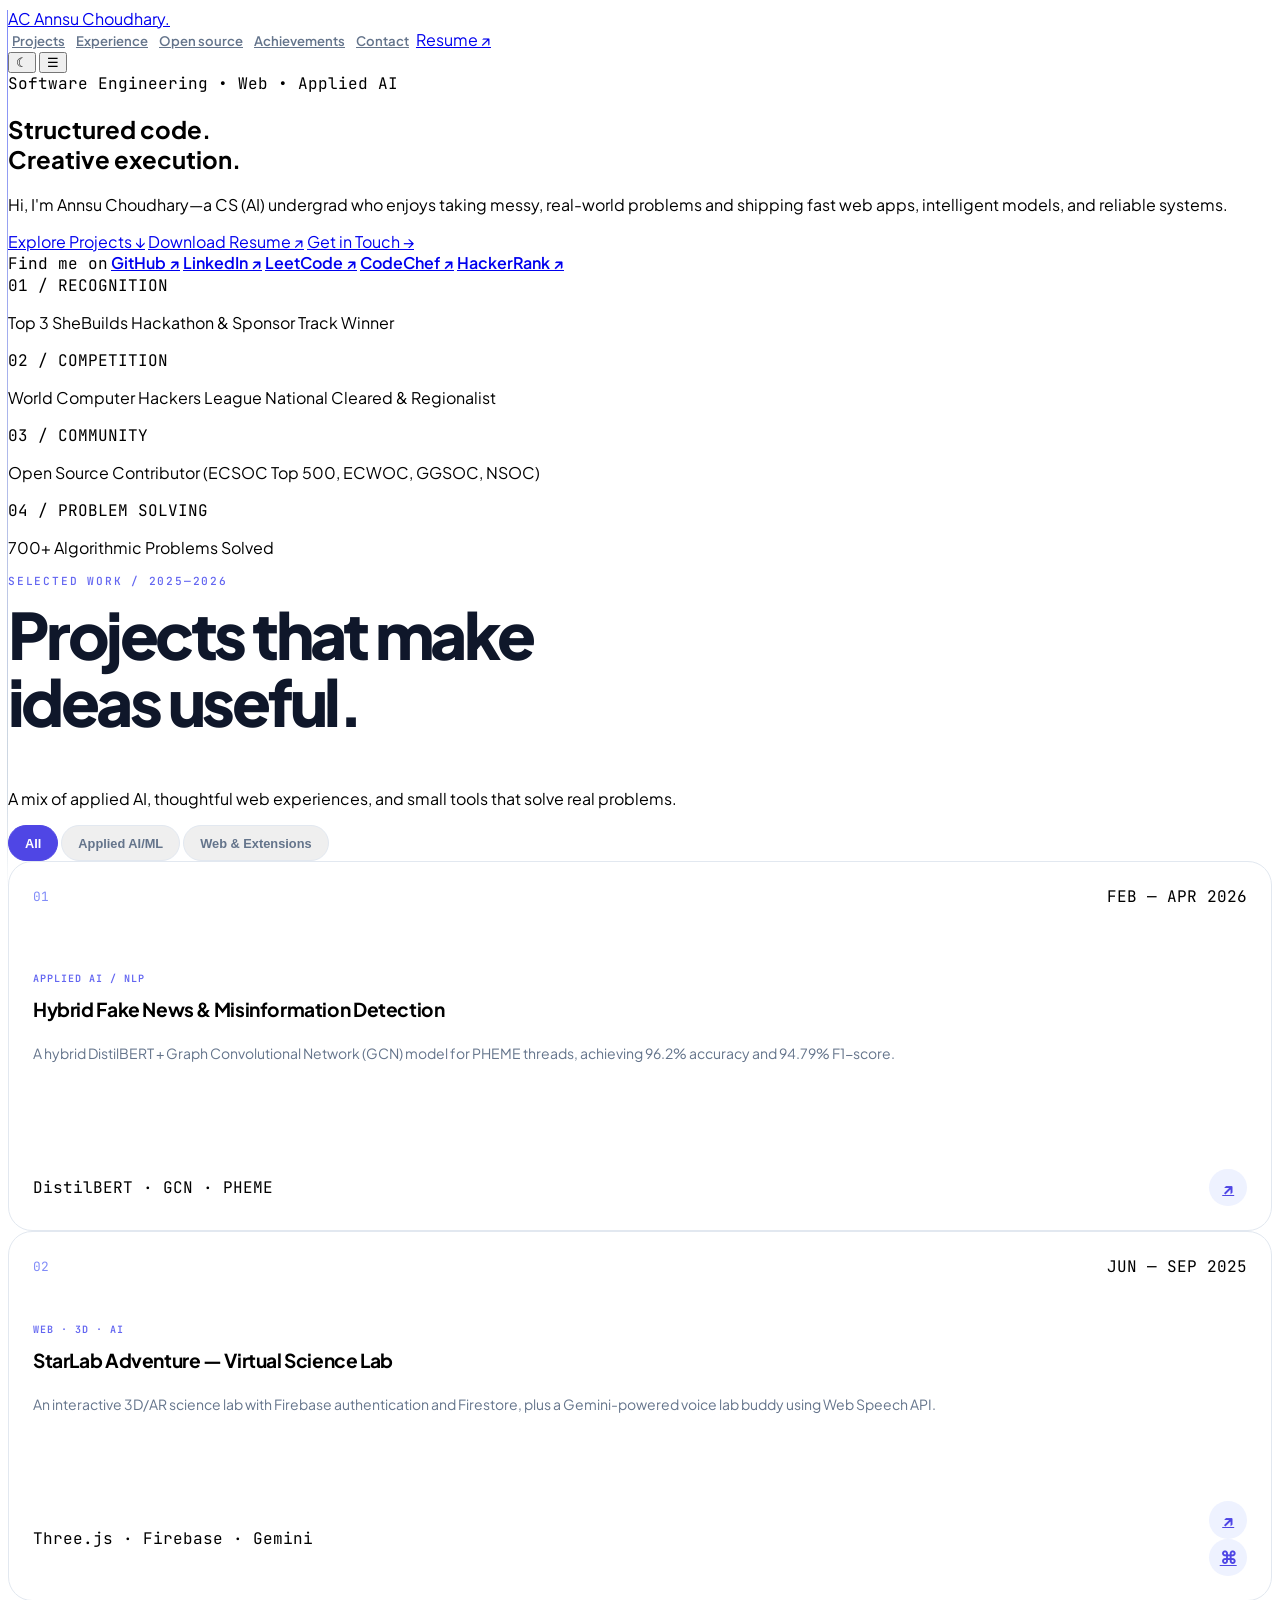
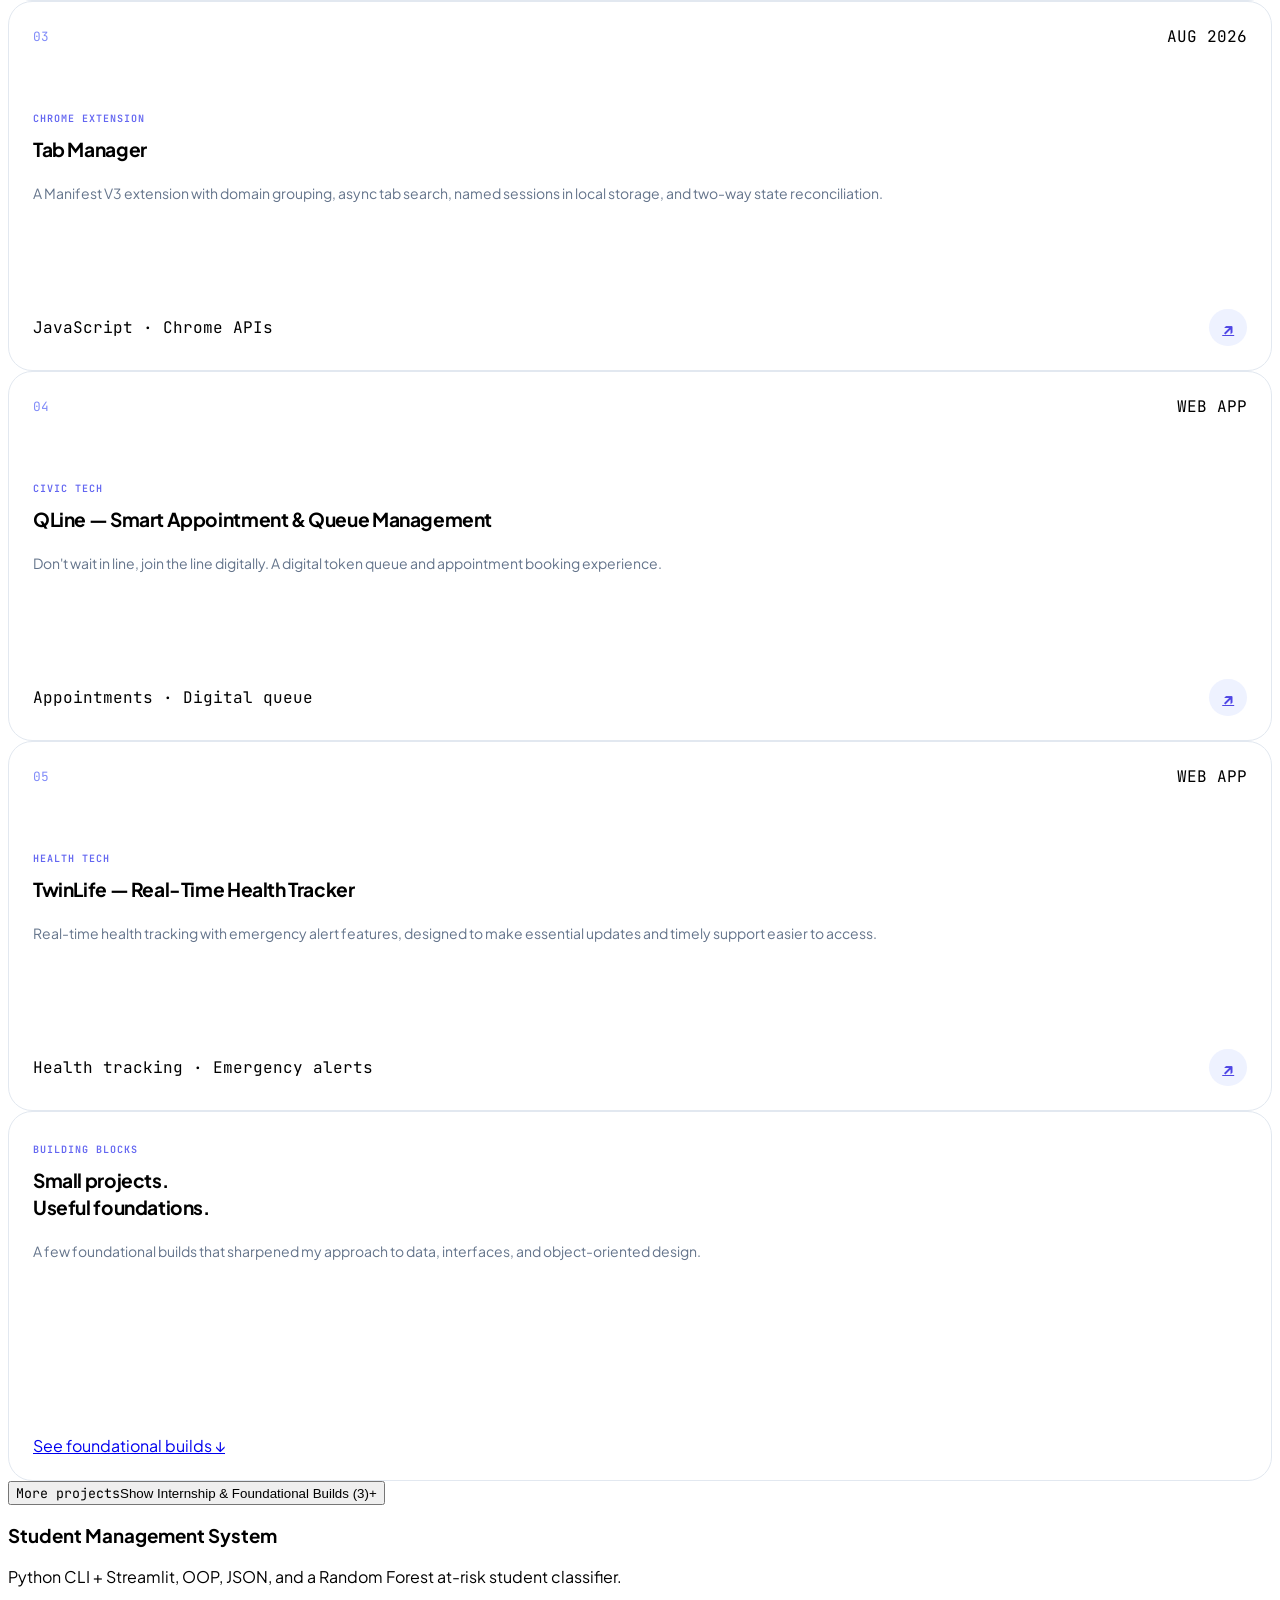
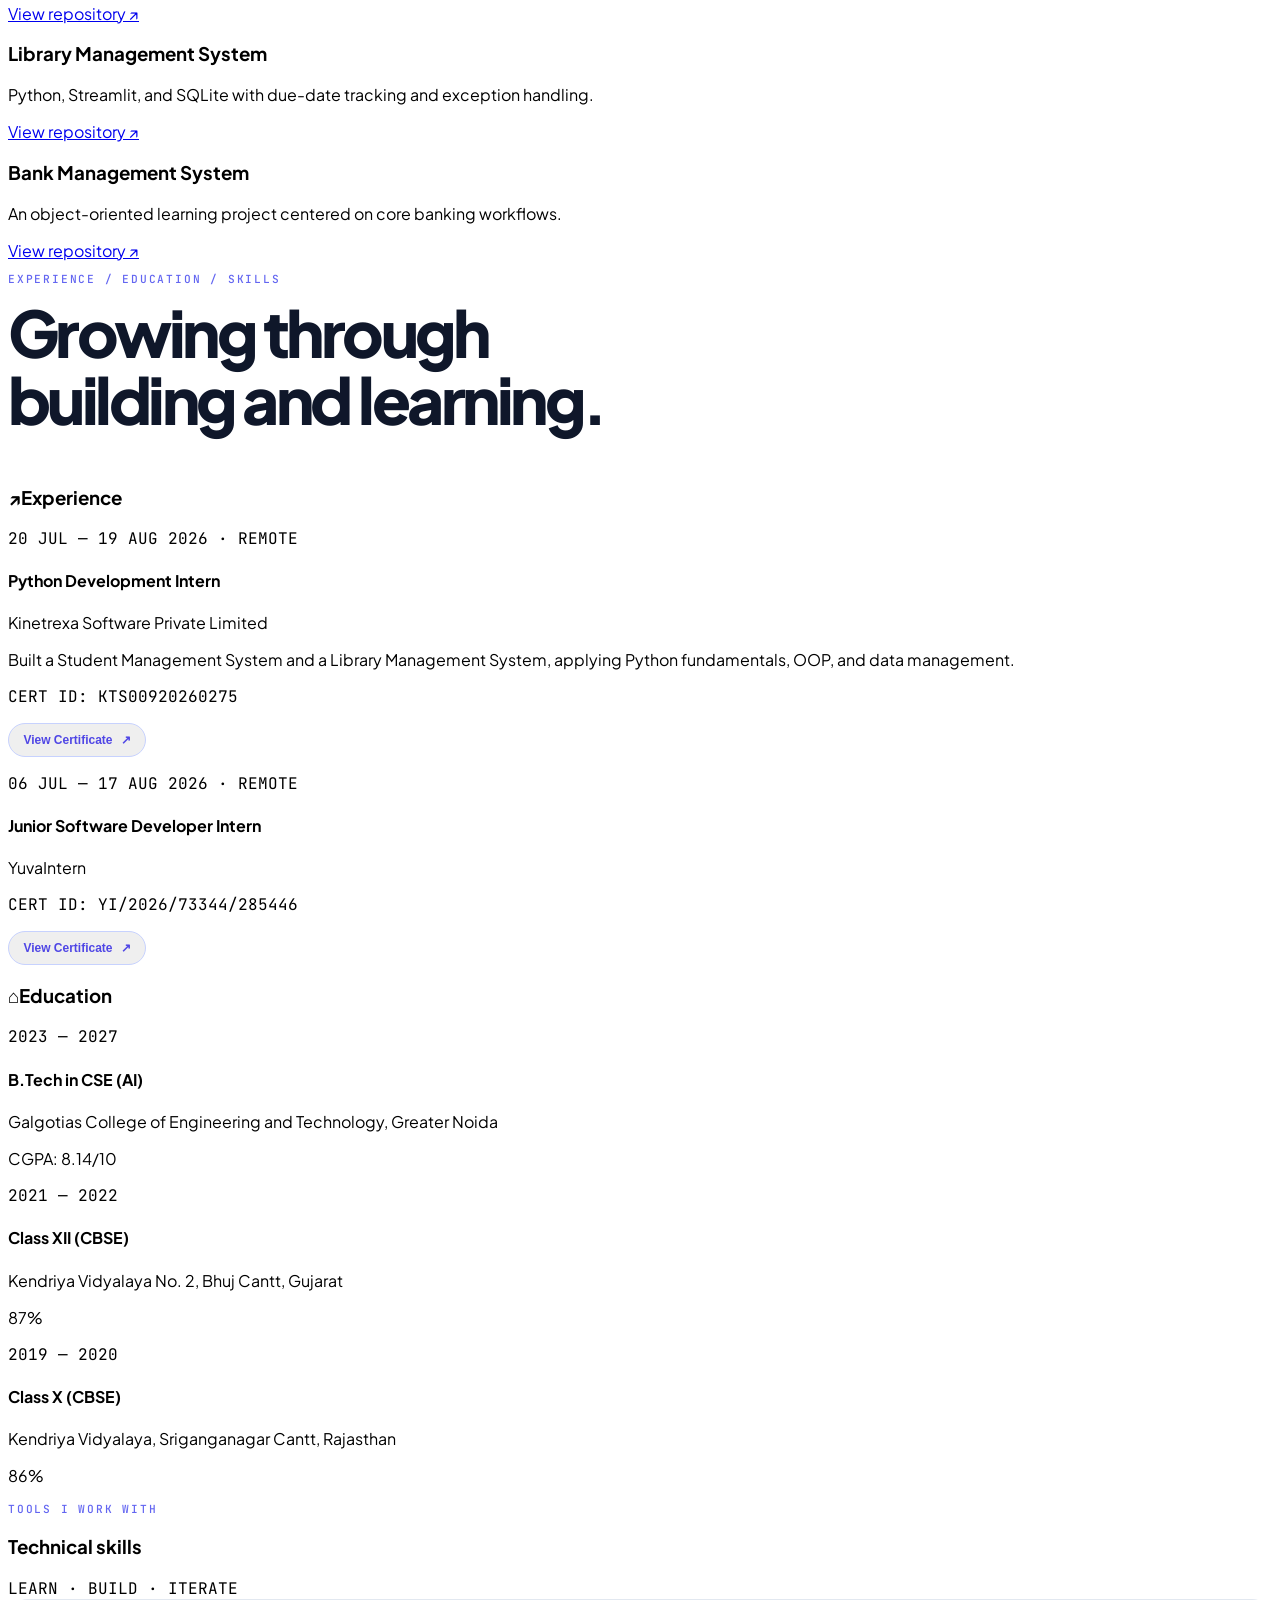
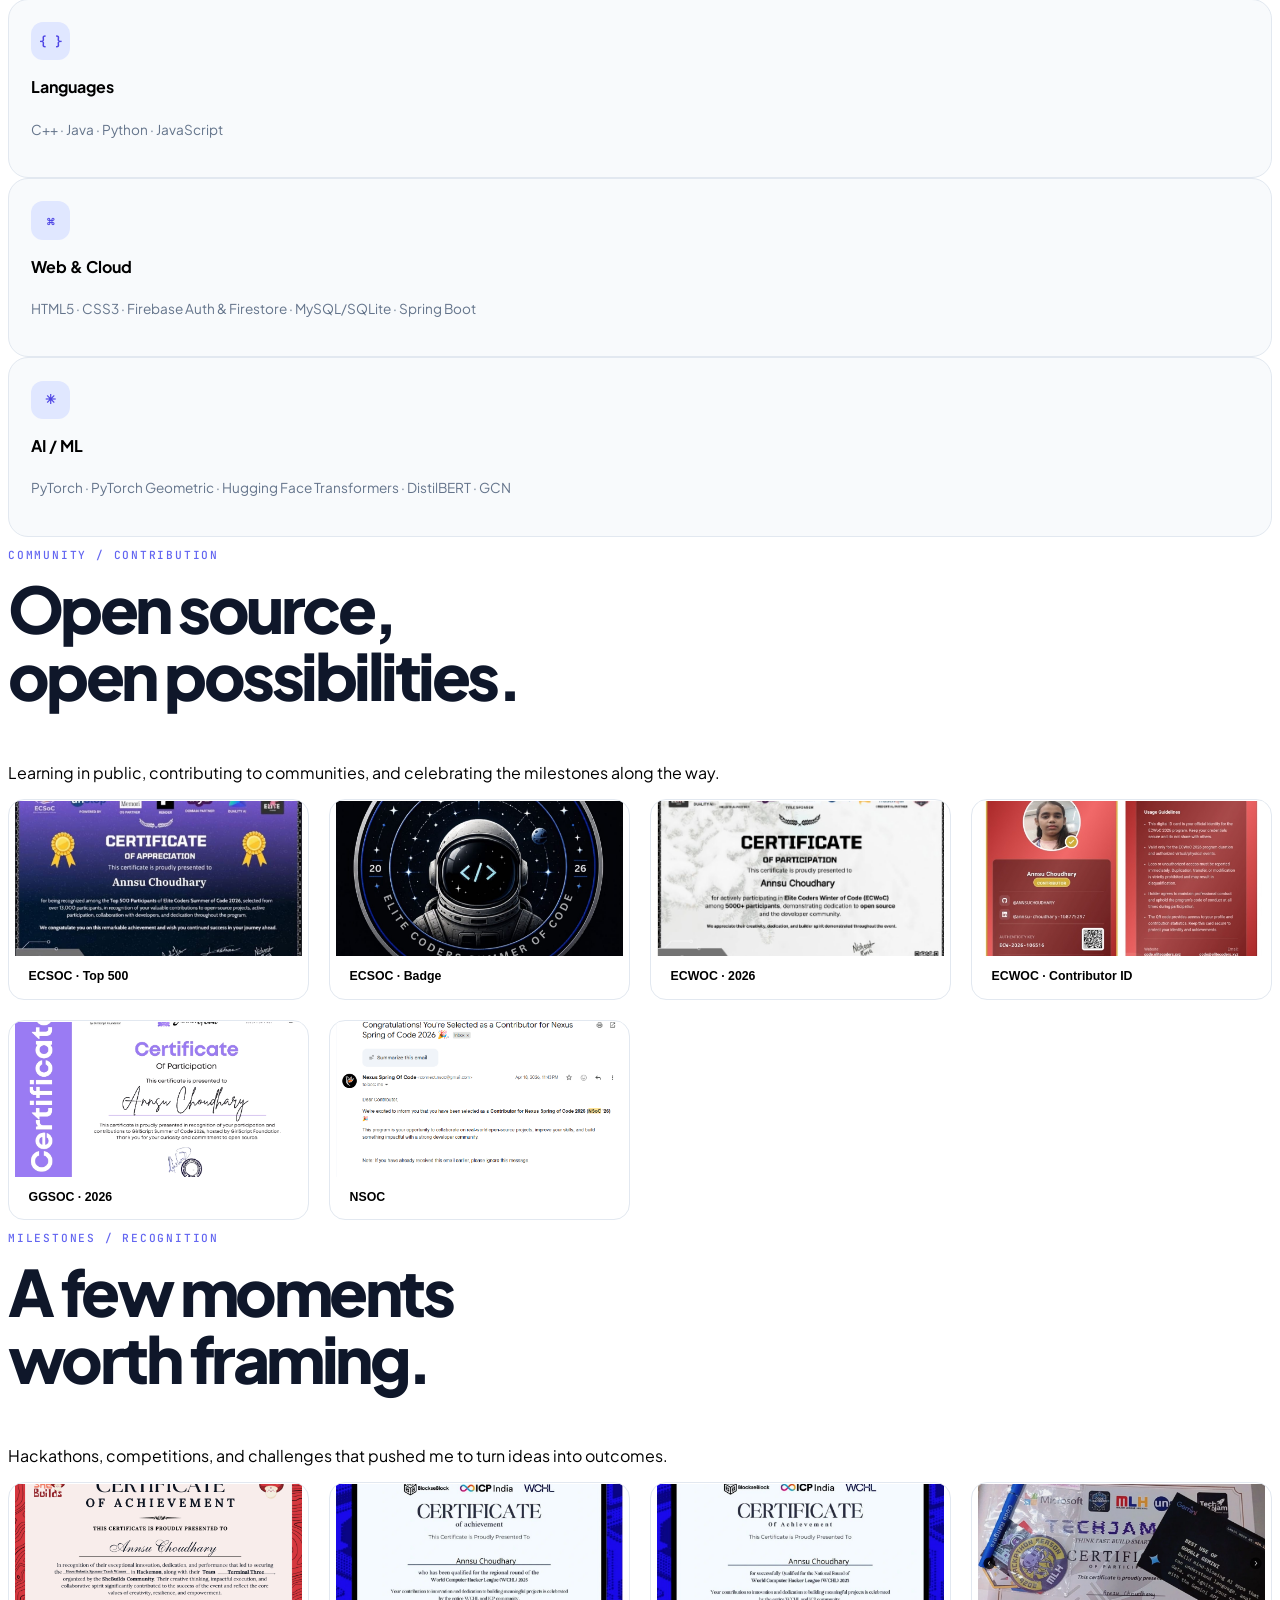
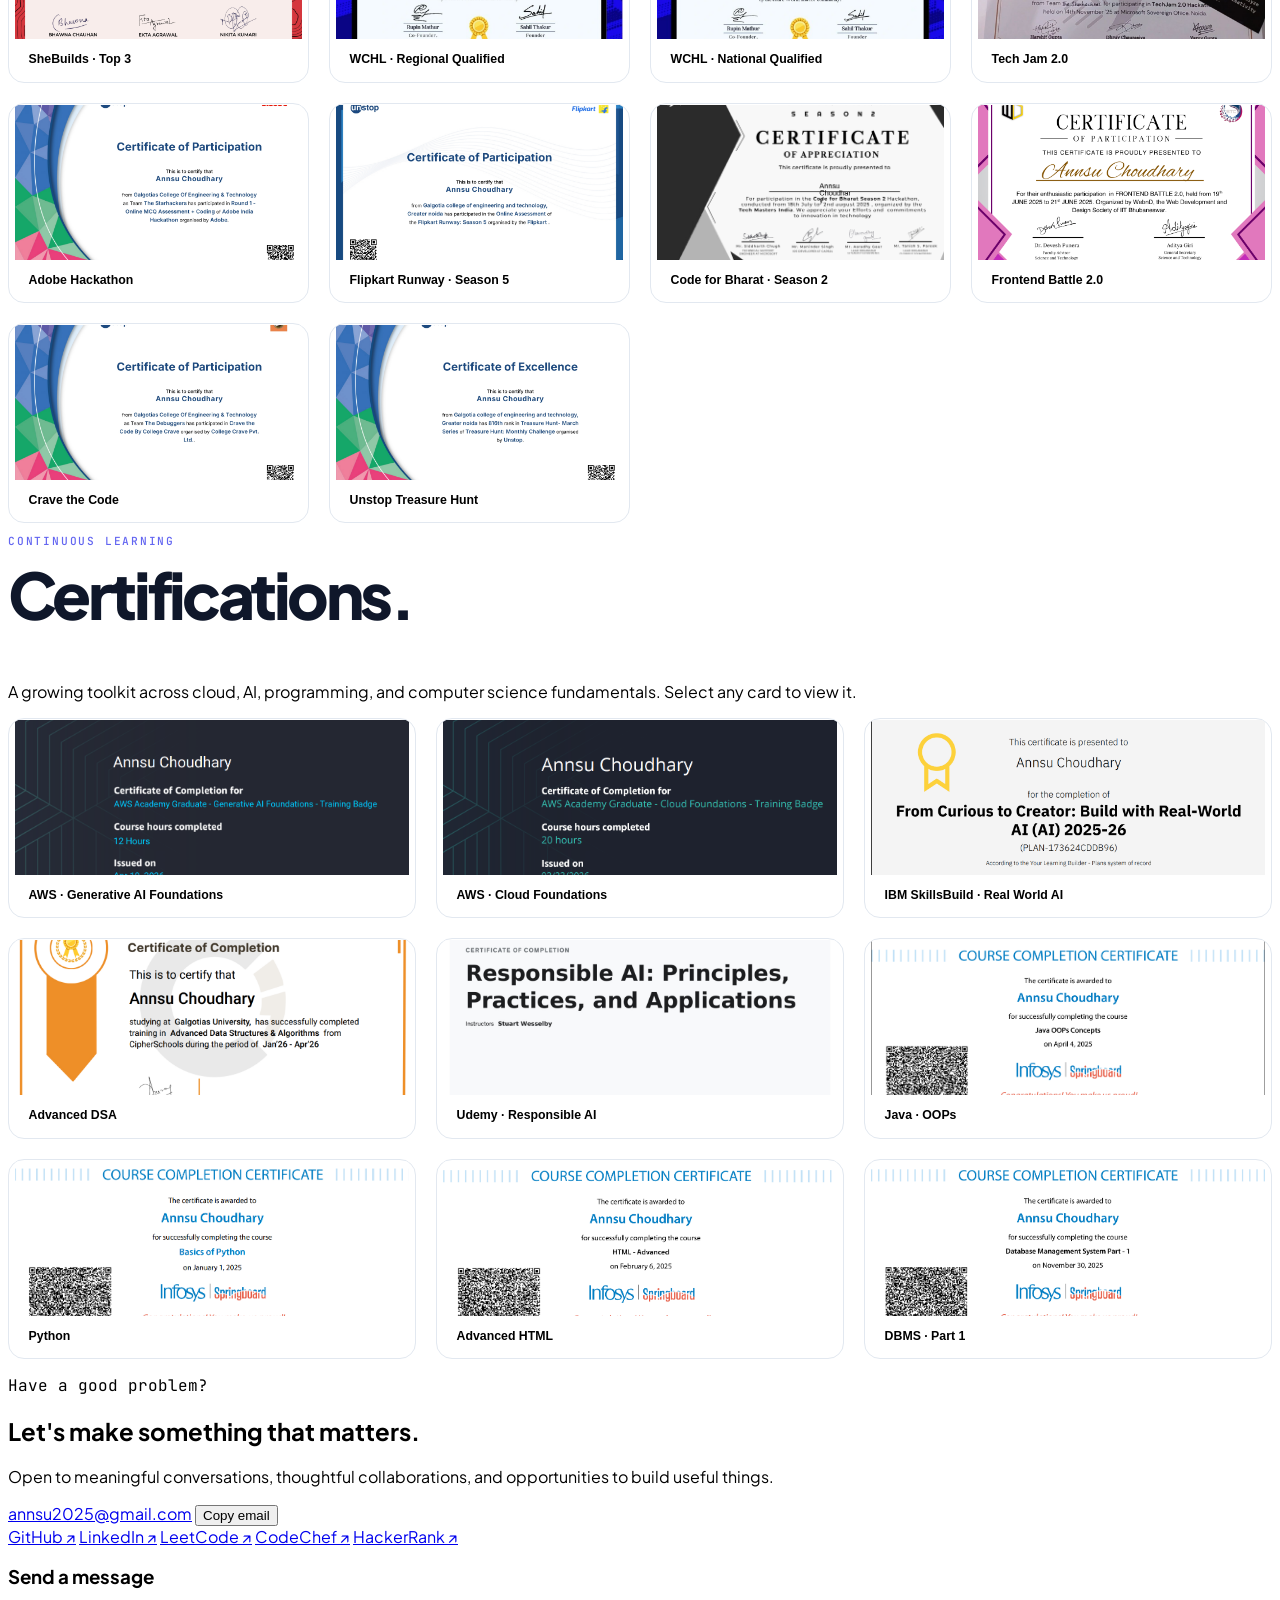
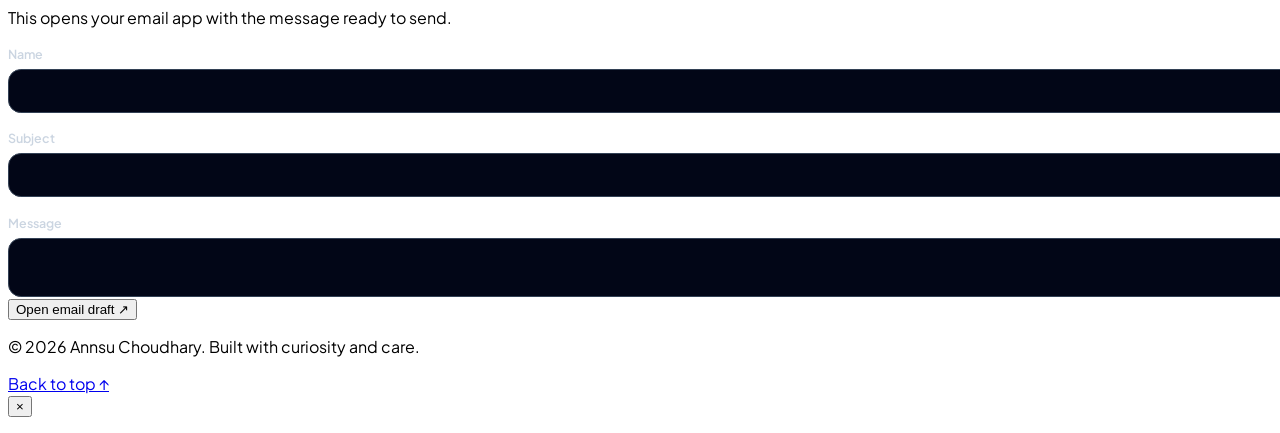
==== index.html @ 50de3095 "update" ====
<!doctype html>
<html lang="en" class="scroll-smooth">
<head>
  <meta charset="utf-8">
  <meta name="viewport" content="width=device-width, initial-scale=1">
  <meta name="theme-color" content="#f7f8fc">
  <meta name="description" content="Portfolio of Annsu Choudhary, a computer science (AI) undergraduate building web apps, intelligent models, and reliable systems.">
  <title>Annsu Choudhary — Software Engineering • Web • Applied AI</title>
  <script>
    try {
      if (localStorage.getItem("portfolio-theme") === "dark") {
        document.documentElement.classList.add("dark");
      }
    } catch (error) {
      // The page remains in light mode if browser storage is unavailable.
    }
  </script>
  <script src="https://cdn.tailwindcss.com"></script>
  <script>
    tailwind.config = { darkMode: "class" };
  </script>
  <link rel="preconnect" href="https://fonts.googleapis.com">
  <link rel="preconnect" href="https://fonts.gstatic.com" crossorigin>
  <link href="https://fonts.googleapis.com/css2?family=JetBrains+Mono:wght@400;500;600&family=Plus+Jakarta+Sans:wght@400;500;600;700;800&display=swap" rel="stylesheet">
  <style>
    :root { color-scheme: light; }
    html.dark { color-scheme: dark; }
    body { font-family: "Plus Jakarta Sans", sans-serif; }
    .mono { font-family: "JetBrains Mono", monospace; }
    .dot-grid {
      background-image: radial-gradient(rgba(99, 102, 241, .19) 1px, transparent 1px);
      background-size: 24px 24px;
      mask-image: linear-gradient(to bottom, black 0%, transparent 90%);
    }
    .glass-nav { backdrop-filter: blur(18px); -webkit-backdrop-filter: blur(18px); }
    .timeline-line::before {
      content: "";
      position: absolute;
      left: 7px;
      top: 10px;
      bottom: 12px;
      width: 1px;
      background: linear-gradient(to bottom, #818cf8, #cbd5e1 82%, transparent);
    }
    .dark .timeline-line::before { background: linear-gradient(to bottom, #818cf8, #334155 82%, transparent); }
    ::selection { background: #c7d2fe; color: #1e1b4b; }
    @media (prefers-reduced-motion: reduce) {
      *, *::before, *::after { scroll-behavior: auto !important; animation-duration: .01ms !important; transition-duration: .01ms !important; }
    }
  </style>
</head>
<body class="bg-slate-50 text-slate-800 antialiased transition-colors duration-300 dark:bg-slate-950 dark:text-slate-100">
  <header class="glass-nav fixed inset-x-0 top-0 z-40 border-b border-slate-200/70 bg-white/80 dark:border-slate-800/80 dark:bg-slate-950/80">
    <nav class="mx-auto flex max-w-7xl items-center justify-between px-5 py-3.5 lg:px-8" aria-label="Main navigation">
      <a href="#home" class="flex items-center gap-2.5 font-bold tracking-tight" aria-label="Annsu Choudhary, home">
        <span class="grid h-9 w-9 place-items-center rounded-xl bg-indigo-600 text-sm text-white">AC</span>
        <span>Annsu Choudhary<span class="text-indigo-600">.</span></span>
      </a>
      <div id="nav-menu" class="absolute left-0 right-0 top-full hidden flex-col gap-1 border-b border-slate-200 bg-white p-4 shadow-lg dark:border-slate-800 dark:bg-slate-950 md:static md:flex md:flex-row md:items-center md:gap-6 md:border-0 md:bg-transparent md:p-0 md:shadow-none dark:md:bg-transparent">
        <a class="nav-link" href="#projects">Projects</a>
        <a class="nav-link" href="#experience">Experience</a>
        <a class="nav-link" href="#open-source">Open source</a>
        <a class="nav-link" href="#achievements">Achievements</a>
        <a class="nav-link" href="#contact">Contact</a>
        <a href="Annsu%20Sep%20Resume.pdf" download="Annsu_Choudhary_Resume.pdf" class="mt-2 inline-flex items-center justify-center rounded-full bg-indigo-600 px-4 py-2 text-sm font-semibold text-white transition hover:bg-indigo-700 md:mt-0">Resume <span aria-hidden="true" class="ml-2">↗</span></a>
      </div>
      <div class="ml-auto flex items-center gap-2 md:ml-5">
        <button id="theme-toggle" type="button" class="grid h-10 w-10 place-items-center rounded-full border border-slate-200 text-lg transition hover:border-indigo-400 hover:text-indigo-600 dark:border-slate-700 dark:hover:text-indigo-300" aria-label="Switch to dark mode" title="Toggle color theme">
          <span id="theme-icon" aria-hidden="true">☾</span>
        </button>
        <button id="menu-toggle" type="button" class="grid h-10 w-10 place-items-center rounded-full border border-slate-200 text-xl md:hidden dark:border-slate-700" aria-expanded="false" aria-controls="nav-menu" aria-label="Open navigation menu">
          <span aria-hidden="true">☰</span>
        </button>
      </div>
    </nav>
  </header>

  <main>
    <section id="home" class="relative isolate overflow-hidden px-5 pb-20 pt-32 sm:pt-40 lg:px-8 lg:pb-24">
      <div class="dot-grid absolute inset-x-0 top-0 -z-10 h-[680px]"></div>
      <div class="absolute -right-32 top-28 -z-10 h-80 w-80 rounded-full bg-indigo-200/40 blur-3xl dark:bg-indigo-900/20"></div>
      <div class="mx-auto max-w-7xl">
        <div class="max-w-4xl">
          <div class="mono mb-6 inline-flex items-center gap-2 rounded-full border border-indigo-200 bg-white/80 px-4 py-2 text-[11px] font-medium uppercase tracking-[.12em] text-indigo-700 shadow-sm dark:border-indigo-900 dark:bg-slate-900/80 dark:text-indigo-300">
            <span class="h-2 w-2 rounded-full bg-emerald-500"></span> Software Engineering <span class="text-slate-400">•</span> Web <span class="text-slate-400">•</span> Applied AI
          </div>
          <h1 class="max-w-4xl text-5xl font-extrabold leading-[1.07] tracking-[-.055em] text-slate-950 sm:text-6xl lg:text-7xl dark:text-white">Structured code.<br><span class="text-indigo-600 dark:text-indigo-400">Creative execution.</span></h1>
          <p class="mt-7 max-w-2xl text-lg leading-8 text-slate-600 sm:text-xl dark:text-slate-300">Hi, I'm Annsu Choudhary—a CS (AI) undergrad who enjoys taking messy, real-world problems and shipping fast web apps, intelligent models, and reliable systems.</p>
          <div class="mt-9 flex flex-col gap-3 sm:flex-row">
            <a href="#projects" class="inline-flex items-center justify-center rounded-full bg-indigo-600 px-6 py-3.5 text-sm font-bold text-white shadow-lg shadow-indigo-600/20 transition hover:-translate-y-0.5 hover:bg-indigo-700">Explore Projects <span aria-hidden="true" class="ml-2">↓</span></a>
            <a href="Annsu%20Sep%20Resume.pdf" download="Annsu_Choudhary_Resume.pdf" class="inline-flex items-center justify-center rounded-full border border-slate-300 bg-white/80 px-6 py-3.5 text-sm font-bold text-slate-800 transition hover:-translate-y-0.5 hover:border-indigo-400 dark:border-slate-700 dark:bg-slate-900/80 dark:text-white">Download Resume <span aria-hidden="true" class="ml-2">↗</span></a>
            <a href="#contact" class="inline-flex items-center justify-center rounded-full px-5 py-3.5 text-sm font-bold text-slate-600 transition hover:text-indigo-600 dark:text-slate-300 dark:hover:text-indigo-300">Get in Touch <span aria-hidden="true" class="ml-2">→</span></a>
          </div>
          <div class="mt-8 flex flex-wrap items-center gap-x-5 gap-y-3 text-sm text-slate-500 dark:text-slate-400" aria-label="Profile links">
            <span class="mono text-xs uppercase tracking-widest">Find me on</span>
            <a class="social-link" href="https://github.com/AnnsuChoudhary" target="_blank" rel="noopener noreferrer">GitHub <span aria-hidden="true">↗</span></a>
            <a class="social-link" href="https://www.linkedin.com/in/annsu-choudhary-1b8775297" target="_blank" rel="noopener noreferrer">LinkedIn <span aria-hidden="true">↗</span></a>
            <a class="social-link" href="https://leetcode.com/u/annsuchoudhary/" target="_blank" rel="noopener noreferrer">LeetCode <span aria-hidden="true">↗</span></a>
            <a class="social-link" href="https://www.codechef.com/users/annsu" target="_blank" rel="noopener noreferrer">CodeChef <span aria-hidden="true">↗</span></a>
            <a class="social-link" href="https://www.hackerrank.com/profile/annsuchoudhary21" target="_blank" rel="noopener noreferrer">HackerRank <span aria-hidden="true">↗</span></a>
          </div>
        </div>

        <div class="mt-16 grid gap-3 sm:grid-cols-2 lg:grid-cols-4" aria-label="Highlights">
          <article class="rounded-2xl border border-slate-200/80 bg-white/75 p-5 shadow-sm dark:border-slate-800 dark:bg-slate-900/70">
            <span class="mono text-xs text-indigo-600 dark:text-indigo-400">01 / RECOGNITION</span><p class="mt-3 font-semibold leading-6">Top 3 SheBuilds Hackathon &amp; Sponsor Track Winner</p>
          </article>
          <article class="rounded-2xl border border-slate-200/80 bg-white/75 p-5 shadow-sm dark:border-slate-800 dark:bg-slate-900/70">
            <span class="mono text-xs text-indigo-600 dark:text-indigo-400">02 / COMPETITION</span><p class="mt-3 font-semibold leading-6">World Computer Hackers League National Cleared &amp; Regionalist</p>
          </article>
          <article class="rounded-2xl border border-slate-200/80 bg-white/75 p-5 shadow-sm dark:border-slate-800 dark:bg-slate-900/70">
            <span class="mono text-xs text-indigo-600 dark:text-indigo-400">03 / COMMUNITY</span><p class="mt-3 font-semibold leading-6">Open Source Contributor <span class="text-sm font-normal text-slate-500 dark:text-slate-400">(ECSOC Top 500, ECWOC, GGSOC, NSOC)</span></p>
          </article>
          <article class="rounded-2xl border border-slate-200/80 bg-white/75 p-5 shadow-sm dark:border-slate-800 dark:bg-slate-900/70">
            <span class="mono text-xs text-indigo-600 dark:text-indigo-400">04 / PROBLEM SOLVING</span><p class="mt-3 font-semibold leading-6">700+ Algorithmic Problems Solved</p>
          </article>
        </div>
      </div>
    </section>

    <section id="projects" class="px-5 py-20 lg:px-8 lg:py-28">
      <div class="mx-auto max-w-7xl">
        <div class="section-heading">
          <p class="section-kicker">Selected work / 2025—2026</p>
          <div class="flex flex-col justify-between gap-6 md:flex-row md:items-end">
            <div><h2 class="section-title">Projects that make<br class="hidden sm:block"> ideas useful.</h2><p class="mt-4 max-w-xl text-slate-500 dark:text-slate-400">A mix of applied AI, thoughtful web experiences, and small tools that solve real problems.</p></div>
            <div class="flex flex-wrap gap-2" role="group" aria-label="Filter projects">
              <button class="filter-btn active" type="button" data-filter="all" aria-pressed="true">All</button>
              <button class="filter-btn" type="button" data-filter="ai" aria-pressed="false">Applied AI/ML</button>
              <button class="filter-btn" type="button" data-filter="web" aria-pressed="false">Web &amp; Extensions</button>
            </div>
          </div>
        </div>
        <div id="project-grid" class="mt-10 grid gap-5 md:grid-cols-2 lg:grid-cols-3">
          <article class="project-card group" data-category="ai">
            <div class="project-top"><span class="project-index">01</span><span class="mono text-xs text-slate-400">FEB — APR 2026</span></div>
            <div class="mt-8"><span class="project-tag">APPLIED AI / NLP</span><h3 class="project-title">Hybrid Fake News &amp; Misinformation Detection</h3><p class="project-copy">A hybrid DistilBERT + Graph Convolutional Network (GCN) model for PHEME threads, achieving 96.2% accuracy and 94.79% F1-score.</p></div>
            <div class="project-bottom"><span class="mono text-xs text-slate-400">DistilBERT · GCN · PHEME</span><a class="icon-link" href="https://github.com/AnnsuChoudhary/Fake-News-Misinformation-Detection-Platform" target="_blank" rel="noopener noreferrer" aria-label="View Fake News Detection project repository">↗</a></div>
          </article>
          <article class="project-card group" data-category="web">
            <div class="project-top"><span class="project-index">02</span><span class="mono text-xs text-slate-400">JUN — SEP 2025</span></div>
            <div class="mt-8"><span class="project-tag">WEB · 3D · AI</span><h3 class="project-title">StarLab Adventure — Virtual Science Lab</h3><p class="project-copy">An interactive 3D/AR science lab with Firebase authentication and Firestore, plus a Gemini-powered voice lab buddy using Web Speech API.</p></div>
            <div class="project-bottom gap-3"><span class="mono text-xs text-slate-400">Three.js · Firebase · Gemini</span><div class="flex gap-2"><a class="icon-link" href="https://starlabadventure.netlify.app/" target="_blank" rel="noopener noreferrer" aria-label="Visit StarLab Adventure">↗</a><a class="icon-link" href="https://github.com/AnnsuChoudhary/StarLab-Adventure" target="_blank" rel="noopener noreferrer" aria-label="View StarLab Adventure repository">⌘</a></div></div>
          </article>
          <article class="project-card group" data-category="web">
            <div class="project-top"><span class="project-index">03</span><span class="mono text-xs text-slate-400">AUG 2026</span></div>
            <div class="mt-8"><span class="project-tag">CHROME EXTENSION</span><h3 class="project-title">Tab Manager</h3><p class="project-copy">A Manifest V3 extension with domain grouping, async tab search, named sessions in local storage, and two-way state reconciliation.</p></div>
            <div class="project-bottom"><span class="mono text-xs text-slate-400">JavaScript · Chrome APIs</span><a class="icon-link" href="https://github.com/AnnsuChoudhary/Tab-Manager-Extension" target="_blank" rel="noopener noreferrer" aria-label="View Tab Manager repository">↗</a></div>
          </article>
          <article class="project-card group" data-category="web">
            <div class="project-top"><span class="project-index">04</span><span class="mono text-xs text-slate-400">WEB APP</span></div>
            <div class="mt-8"><span class="project-tag">CIVIC TECH</span><h3 class="project-title">QLine — Smart Appointment &amp; Queue Management</h3><p class="project-copy">Don't wait in line, join the line digitally. A digital token queue and appointment booking experience.</p></div>
            <div class="project-bottom"><span class="mono text-xs text-slate-400">Appointments · Digital queue</span><a class="icon-link" href="https://github.com/AnnsuChoudhary/QLine" target="_blank" rel="noopener noreferrer" aria-label="View QLine repository">↗</a></div>
          </article>
          <article class="project-card group" data-category="web">
            <div class="project-top"><span class="project-index">05</span><span class="mono text-xs text-slate-400">WEB APP</span></div>
            <div class="mt-8"><span class="project-tag">HEALTH TECH</span><h3 class="project-title">TwinLife — Real-Time Health Tracker</h3><p class="project-copy">Real-time health tracking with emergency alert features, designed to make essential updates and timely support easier to access.</p></div>
            <div class="project-bottom"><span class="mono text-xs text-slate-400">Health tracking · Emergency alerts</span><a class="icon-link" href="https://github.com/AnnsuChoudhary/TwinLife" target="_blank" rel="noopener noreferrer" aria-label="View TwinLife repository">↗</a></div>
          </article>
          <article class="project-card flex flex-col justify-between border-dashed bg-transparent dark:bg-transparent" data-category="all-only">
            <div><span class="project-tag">BUILDING BLOCKS</span><h3 class="project-title mt-5">Small projects.<br>Useful foundations.</h3><p class="project-copy">A few foundational builds that sharpened my approach to data, interfaces, and object-oriented design.</p></div>
            <a href="#foundational-builds" class="mt-8 inline-flex items-center text-sm font-bold text-indigo-600 hover:text-indigo-700 dark:text-indigo-400">See foundational builds <span class="ml-2">↓</span></a>
          </article>
        </div>
        <div id="foundational-builds" class="mt-8 rounded-3xl border border-slate-200 bg-white p-5 sm:p-7 dark:border-slate-800 dark:bg-slate-900">
          <button id="builds-toggle" class="flex w-full items-center justify-between gap-4 text-left" type="button" aria-expanded="false" aria-controls="builds-content">
            <span><span class="mono text-xs uppercase tracking-wider text-indigo-600 dark:text-indigo-400">More projects</span><span class="mt-1 block text-lg font-bold">Show Internship &amp; Foundational Builds (3)</span></span><span id="builds-chevron" class="grid h-9 w-9 shrink-0 place-items-center rounded-full border border-slate-200 text-xl dark:border-slate-700" aria-hidden="true">+</span>
          </button>
          <div id="builds-content" class="hidden">
            <div class="mt-6 grid gap-4 md:grid-cols-3">
              <article class="rounded-2xl bg-slate-50 p-5 dark:bg-slate-800/70"><h3 class="font-bold">Student Management System</h3><p class="mt-2 text-sm leading-6 text-slate-500 dark:text-slate-400">Python CLI + Streamlit, OOP, JSON, and a Random Forest at-risk student classifier.</p><a class="mt-4 inline-block text-sm font-semibold text-indigo-600 hover:underline dark:text-indigo-400" href="https://github.com/AnnsuChoudhary/Student-Management-System" target="_blank" rel="noopener noreferrer">View repository ↗</a></article>
              <article class="rounded-2xl bg-slate-50 p-5 dark:bg-slate-800/70"><h3 class="font-bold">Library Management System</h3><p class="mt-2 text-sm leading-6 text-slate-500 dark:text-slate-400">Python, Streamlit, and SQLite with due-date tracking and exception handling.</p><a class="mt-4 inline-block text-sm font-semibold text-indigo-600 hover:underline dark:text-indigo-400" href="https://github.com/AnnsuChoudhary/Library-Management-System" target="_blank" rel="noopener noreferrer">View repository ↗</a></article>
              <article class="rounded-2xl bg-slate-50 p-5 dark:bg-slate-800/70"><h3 class="font-bold">Bank Management System</h3><p class="mt-2 text-sm leading-6 text-slate-500 dark:text-slate-400">An object-oriented learning project centered on core banking workflows.</p><a class="mt-4 inline-block text-sm font-semibold text-indigo-600 hover:underline dark:text-indigo-400" href="https://github.com/AnnsuChoudhary/Bank-Management-System" target="_blank" rel="noopener noreferrer">View repository ↗</a></article>
            </div>
          </div>
        </div>
      </div>
    </section>

    <section id="experience" class="bg-white px-5 py-20 dark:bg-slate-900/40 lg:px-8 lg:py-28">
      <div class="mx-auto max-w-7xl">
        <div class="section-heading"><p class="section-kicker">Experience / education / skills</p><h2 class="section-title">Growing through<br>building and learning.</h2></div>
        <div class="mt-12 grid gap-12 lg:grid-cols-2 lg:gap-16">
          <div>
            <h3 class="mb-7 flex items-center gap-3 text-xl font-bold"><span class="grid h-10 w-10 place-items-center rounded-xl bg-indigo-100 text-indigo-700 dark:bg-indigo-950 dark:text-indigo-300">↗</span>Experience</h3>
            <div class="relative space-y-8 pl-7 timeline-line">
              <article class="relative">
                <span class="absolute -left-[27px] top-1.5 h-4 w-4 rounded-full border-4 border-indigo-200 bg-indigo-600 dark:border-indigo-950"></span>
                <p class="mono text-xs text-indigo-600 dark:text-indigo-400">20 JUL — 19 AUG 2026 · REMOTE</p><h4 class="mt-2 text-lg font-bold">Python Development Intern</h4><p class="mt-1 text-sm font-medium text-slate-500 dark:text-slate-400">Kinetrexa Software Private Limited</p><p class="mt-3 text-sm leading-6 text-slate-600 dark:text-slate-300">Built a Student Management System and a Library Management System, applying Python fundamentals, OOP, and data management.</p><p class="mono mt-2 text-[11px] text-slate-400">CERT ID: KTS00920260275</p>
                <button class="certificate-button mt-4" type="button" data-image="Images/internship/Kinetrexa%20certificate%20of%20internship%20completion%20.png" data-caption="Python Development Intern — Kinetrexa Software Private Limited">View Certificate <span aria-hidden="true">↗</span></button>
              </article>
              <article class="relative">
                <span class="absolute -left-[27px] top-1.5 h-4 w-4 rounded-full border-4 border-indigo-200 bg-indigo-600 dark:border-indigo-950"></span>
                <p class="mono text-xs text-indigo-600 dark:text-indigo-400">06 JUL — 17 AUG 2026 · REMOTE</p><h4 class="mt-2 text-lg font-bold">Junior Software Developer Intern</h4><p class="mt-1 text-sm font-medium text-slate-500 dark:text-slate-400">YuvaIntern</p><p class="mono mt-2 text-[11px] text-slate-400">CERT ID: YI/2026/73344/285446</p>
                <button class="certificate-button mt-4" type="button" data-image="Images/internship/Yuva%20Intern%20certificate%20of%20experience.png" data-caption="Junior Software Developer Intern — YuvaIntern">View Certificate <span aria-hidden="true">↗</span></button>
              </article>
            </div>
          </div>
          <div>
            <h3 class="mb-7 flex items-center gap-3 text-xl font-bold"><span class="grid h-10 w-10 place-items-center rounded-xl bg-indigo-100 text-indigo-700 dark:bg-indigo-950 dark:text-indigo-300">⌂</span>Education</h3>
            <div class="relative space-y-7 pl-7 timeline-line">
              <article class="relative"><span class="absolute -left-[27px] top-1.5 h-4 w-4 rounded-full border-4 border-indigo-200 bg-indigo-600 dark:border-indigo-950"></span><p class="mono text-xs text-indigo-600 dark:text-indigo-400">2023 — 2027</p><h4 class="mt-2 font-bold">B.Tech in CSE (AI)</h4><p class="mt-1 text-sm text-slate-500 dark:text-slate-400">Galgotias College of Engineering and Technology, Greater Noida</p><p class="mt-2 text-sm font-semibold">CGPA: 8.14/10</p></article>
              <article class="relative"><span class="absolute -left-[27px] top-1.5 h-4 w-4 rounded-full border-4 border-indigo-200 bg-indigo-600 dark:border-indigo-950"></span><p class="mono text-xs text-indigo-600 dark:text-indigo-400">2021 — 2022</p><h4 class="mt-2 font-bold">Class XII (CBSE)</h4><p class="mt-1 text-sm text-slate-500 dark:text-slate-400">Kendriya Vidyalaya No. 2, Bhuj Cantt, Gujarat</p><p class="mt-2 text-sm font-semibold">87%</p></article>
              <article class="relative"><span class="absolute -left-[27px] top-1.5 h-4 w-4 rounded-full border-4 border-indigo-200 bg-indigo-600 dark:border-indigo-950"></span><p class="mono text-xs text-indigo-600 dark:text-indigo-400">2019 — 2020</p><h4 class="mt-2 font-bold">Class X (CBSE)</h4><p class="mt-1 text-sm text-slate-500 dark:text-slate-400">Kendriya Vidyalaya, Sriganganagar Cantt, Rajasthan</p><p class="mt-2 text-sm font-semibold">86%</p></article>
            </div>
          </div>
        </div>
        <div class="mt-16">
          <div class="mb-6 flex items-end justify-between"><div><p class="section-kicker">Tools I work with</p><h3 class="mt-2 text-2xl font-bold tracking-tight">Technical skills</h3></div><span class="mono hidden text-xs text-slate-400 sm:inline">LEARN · BUILD · ITERATE</span></div>
          <div class="grid gap-4 md:grid-cols-3">
            <article class="skill-card"><span class="skill-symbol">{ }</span><h4>Languages</h4><p>C++ · Java · Python · JavaScript</p></article>
            <article class="skill-card"><span class="skill-symbol">⌘</span><h4>Web &amp; Cloud</h4><p>HTML5 · CSS3 · Firebase Auth &amp; Firestore · MySQL/SQLite · Spring Boot</p></article>
            <article class="skill-card"><span class="skill-symbol">✳</span><h4>AI / ML</h4><p>PyTorch · PyTorch Geometric · Hugging Face Transformers · DistilBERT · GCN</p></article>
          </div>
        </div>
      </div>
    </section>

    <section id="open-source" class="px-5 py-20 lg:px-8 lg:py-28">
      <div class="mx-auto max-w-7xl">
        <div class="section-heading"><p class="section-kicker">Community / contribution</p><h2 class="section-title">Open source,<br>open possibilities.</h2><p class="mt-4 max-w-xl text-slate-500 dark:text-slate-400">Learning in public, contributing to communities, and celebrating the milestones along the way.</p></div>
        <div class="certificate-grid mt-10">
          <button class="image-card" type="button" data-image="Images/Open%20Source%20Program/ECSOC%20Top%20500%20certificate.jpeg" data-caption="ECSOC — Top 500 Certificate"><img src="Images/Open%20Source%20Program/ECSOC%20Top%20500%20certificate.jpeg" alt="ECSOC Top 500 certificate" loading="lazy"><span>ECSOC · Top 500</span></button>
          <button class="image-card" type="button" data-image="Images/Open%20Source%20Program/ECSOC%20Badge.jpeg" data-caption="ECSOC Contributor Badge"><img src="Images/Open%20Source%20Program/ECSOC%20Badge.jpeg" alt="ECSOC badge" loading="lazy"><span>ECSOC · Badge</span></button>
          <button class="image-card" type="button" data-image="Images/Open%20Source%20Program/ECWOC%202026.png" data-caption="ECWOC 2026"><img src="Images/Open%20Source%20Program/ECWOC%202026.png" alt="ECWOC 2026 certificate" loading="lazy"><span>ECWOC · 2026</span></button>
          <button class="image-card" type="button" data-image="Images/Open%20Source%20Program/ECWOC%20Contributer%20id.jpeg" data-caption="ECWOC Contributor ID"><img src="Images/Open%20Source%20Program/ECWOC%20Contributer%20id.jpeg" alt="ECWOC contributor ID" loading="lazy"><span>ECWOC · Contributor ID</span></button>
          <button class="image-card" type="button" data-image="Images/Open%20Source%20Program/GGSOC%202026.jpeg" data-caption="GGSOC 2026"><img src="Images/Open%20Source%20Program/GGSOC%202026.jpeg" alt="GGSOC 2026 certificate" loading="lazy"><span>GGSOC · 2026</span></button>
          <button class="image-card" type="button" data-image="Images/Open%20Source%20Program/NSOC%20.png" data-caption="NSOC"><img src="Images/Open%20Source%20Program/NSOC%20.png" alt="NSOC certificate" loading="lazy"><span>NSOC</span></button>
        </div>
      </div>
    </section>

    <section id="achievements" class="bg-white px-5 py-20 dark:bg-slate-900/40 lg:px-8 lg:py-28">
      <div class="mx-auto max-w-7xl">
        <div class="section-heading"><p class="section-kicker">Milestones / recognition</p><h2 class="section-title">A few moments<br>worth framing.</h2><p class="mt-4 max-w-xl text-slate-500 dark:text-slate-400">Hackathons, competitions, and challenges that pushed me to turn ideas into outcomes.</p></div>
        <div class="certificate-grid mt-10">
          <button class="image-card" type="button" data-image="Images/Achievements/SheBuilds%20Top%203.png" data-caption="SheBuilds — Top 3"><img src="Images/Achievements/SheBuilds%20Top%203.png" alt="SheBuilds Top 3 certificate" loading="lazy"><span>SheBuilds · Top 3</span></button>
          <button class="image-card" type="button" data-image="Images/Achievements/WCHL%20Regional%20Qualified.png" data-caption="World Computer Hackers League — Regional Qualified"><img src="Images/Achievements/WCHL%20Regional%20Qualified.png" alt="WCHL Regional Qualified certificate" loading="lazy"><span>WCHL · Regional Qualified</span></button>
          <button class="image-card" type="button" data-image="Images/Achievements/WCHL%20NAtional%20Qualified.png" data-caption="World Computer Hackers League — National Qualified"><img src="Images/Achievements/WCHL%20NAtional%20Qualified.png" alt="WCHL National Qualified certificate" loading="lazy"><span>WCHL · National Qualified</span></button>
          <button class="image-card" type="button" data-image="Images/Achievements/Tech%20Jam%202.0.png" data-caption="Tech Jam 2.0"><img src="Images/Achievements/Tech%20Jam%202.0.png" alt="Tech Jam 2.0 certificate" loading="lazy"><span>Tech Jam 2.0</span></button>
          <button class="image-card" type="button" data-image="Images/Achievements/Adobe%20Hackathon%20.png" data-caption="Adobe Hackathon"><img src="Images/Achievements/Adobe%20Hackathon%20.png" alt="Adobe Hackathon certificate" loading="lazy"><span>Adobe Hackathon</span></button>
          <button class="image-card" type="button" data-image="Images/Achievements/Flipkart%20Runway%20season%205.png" data-caption="Flipkart Runway — Season 5"><img src="Images/Achievements/Flipkart%20Runway%20season%205.png" alt="Flipkart Runway Season 5 certificate" loading="lazy"><span>Flipkart Runway · Season 5</span></button>
          <button class="image-card" type="button" data-image="Images/Achievements/Code%20for%20Bharat%20season%202.png" data-caption="Code for Bharat — Season 2"><img src="Images/Achievements/Code%20for%20Bharat%20season%202.png" alt="Code for Bharat Season 2 certificate" loading="lazy"><span>Code for Bharat · Season 2</span></button>
          <button class="image-card" type="button" data-image="Images/Achievements/Frontend%20Battle%202.0.png" data-caption="Frontend Battle 2.0"><img src="Images/Achievements/Frontend%20Battle%202.0.png" alt="Frontend Battle 2.0 certificate" loading="lazy"><span>Frontend Battle 2.0</span></button>
          <button class="image-card" type="button" data-image="Images/Achievements/Crave%20the%20code.png" data-caption="Crave the Code"><img src="Images/Achievements/Crave%20the%20code.png" alt="Crave the Code certificate" loading="lazy"><span>Crave the Code</span></button>
          <button class="image-card" type="button" data-image="Images/Achievements/Unstop%20Treasure%20Hunt.png" data-caption="Unstop Treasure Hunt"><img src="Images/Achievements/Unstop%20Treasure%20Hunt.png" alt="Unstop Treasure Hunt certificate" loading="lazy"><span>Unstop Treasure Hunt</span></button>
        </div>
      </div>
    </section>

    <section id="certifications" class="px-5 py-20 lg:px-8 lg:py-28">
      <div class="mx-auto max-w-7xl">
        <div class="section-heading"><p class="section-kicker">Continuous learning</p><h2 class="section-title">Certifications.</h2><p class="mt-4 max-w-xl text-slate-500 dark:text-slate-400">A growing toolkit across cloud, AI, programming, and computer science fundamentals. Select any card to view it.</p></div>
        <div class="certificate-grid mt-10">
          <button class="image-card" type="button" data-image="Images/certification/AWS%20Generative%20Ai%20Foundations.png" data-caption="AWS — Generative AI Foundations"><img src="Images/certification/AWS%20Generative%20Ai%20Foundations.png" alt="AWS Generative AI Foundations certificate" loading="lazy"><span>AWS · Generative AI Foundations</span></button>
          <button class="image-card" type="button" data-image="Images/certification/AWS%20cloud%20foundations.png" data-caption="AWS Cloud Foundations"><img src="Images/certification/AWS%20cloud%20foundations.png" alt="AWS Cloud Foundations certificate" loading="lazy"><span>AWS · Cloud Foundations</span></button>
          <button class="image-card" type="button" data-image="Images/certification/IBM%20SkillsBuild%20Build%20with%20real%20world%20Ai.png" data-caption="IBM SkillsBuild — Build with Real World AI"><img src="Images/certification/IBM%20SkillsBuild%20Build%20with%20real%20world%20Ai.png" alt="IBM SkillsBuild Build with Real World AI certificate" loading="lazy"><span>IBM SkillsBuild · Real World AI</span></button>
          <button class="image-card" type="button" data-image="Images/certification/Advance%20DSA.png" data-caption="Advanced DSA"><img src="Images/certification/Advance%20DSA.png" alt="Advanced DSA certificate" loading="lazy"><span>Advanced DSA</span></button>
          <button class="image-card" type="button" data-image="Images/certification/Udemy%20Responsible%20AI.png" data-caption="Udemy — Responsible AI"><img src="Images/certification/Udemy%20Responsible%20AI.png" alt="Udemy Responsible AI certificate" loading="lazy"><span>Udemy · Responsible AI</span></button>
          <button class="image-card" type="button" data-image="Images/certification/Java%20Oops%20certification.png" data-caption="Java OOPs Certification"><img src="Images/certification/Java%20Oops%20certification.png" alt="Java OOPs certificate" loading="lazy"><span>Java · OOPs</span></button>
          <button class="image-card" type="button" data-image="Images/certification/python%20.png" data-caption="Python Certification"><img src="Images/certification/python%20.png" alt="Python certificate" loading="lazy"><span>Python</span></button>
          <button class="image-card" type="button" data-image="Images/certification/HTML%20Advance.png" data-caption="Advanced HTML"><img src="Images/certification/HTML%20Advance.png" alt="Advanced HTML certificate" loading="lazy"><span>Advanced HTML</span></button>
          <button class="image-card" type="button" data-image="Images/certification/DBMS%20part-1.png" data-caption="DBMS — Part 1"><img src="Images/certification/DBMS%20part-1.png" alt="DBMS Part 1 certificate" loading="lazy"><span>DBMS · Part 1</span></button>
        </div>
      </div>
    </section>
  </main>

  <footer id="contact" class="relative overflow-hidden bg-slate-950 px-5 py-20 text-white lg:px-8 lg:py-24">
    <div class="absolute -right-24 -top-32 h-96 w-96 rounded-full bg-indigo-600/20 blur-3xl"></div>
    <div class="relative mx-auto max-w-7xl">
      <div class="grid gap-14 lg:grid-cols-[1.05fr_.95fr] lg:gap-20">
        <div>
          <p class="mono text-xs uppercase tracking-[.2em] text-indigo-300">Have a good problem?</p>
          <h2 class="mt-5 max-w-xl text-4xl font-extrabold leading-tight tracking-tight sm:text-5xl">Let's make something that matters.</h2>
          <p class="mt-5 max-w-lg leading-7 text-slate-400">Open to meaningful conversations, thoughtful collaborations, and opportunities to build useful things.</p>
          <div class="mt-8 flex flex-wrap items-center gap-3">
            <a class="text-lg font-semibold text-white underline decoration-indigo-500 decoration-2 underline-offset-8 hover:text-indigo-200" href="mailto:annsu2025@gmail.com">annsu2025@gmail.com</a>
            <button id="copy-email" type="button" class="rounded-full border border-slate-700 px-4 py-2 text-sm font-semibold text-slate-300 transition hover:border-indigo-400 hover:text-white">Copy email</button>
            <span id="copy-status" class="sr-only" aria-live="polite"></span>
          </div>
          <div class="mt-8 flex flex-wrap gap-x-5 gap-y-3 text-sm text-slate-400">
            <a class="footer-link" href="https://github.com/AnnsuChoudhary" target="_blank" rel="noopener noreferrer">GitHub ↗</a>
            <a class="footer-link" href="https://www.linkedin.com/in/annsu-choudhary-1b8775297" target="_blank" rel="noopener noreferrer">LinkedIn ↗</a>
            <a class="footer-link" href="https://leetcode.com/u/annsuchoudhary/" target="_blank" rel="noopener noreferrer">LeetCode ↗</a>
            <a class="footer-link" href="https://www.codechef.com/users/annsu" target="_blank" rel="noopener noreferrer">CodeChef ↗</a>
            <a class="footer-link" href="https://www.hackerrank.com/profile/annsuchoudhary21" target="_blank" rel="noopener noreferrer">HackerRank ↗</a>
          </div>
        </div>
        <form id="contact-form" class="rounded-3xl border border-slate-800 bg-slate-900/75 p-6 sm:p-8">
          <h3 class="text-xl font-bold">Send a message</h3>
          <p class="mt-2 text-sm text-slate-400">This opens your email app with the message ready to send.</p>
          <label class="form-label" for="contact-name">Name</label><input class="form-input" id="contact-name" name="name" autocomplete="name" required>
          <label class="form-label" for="contact-subject">Subject</label><input class="form-input" id="contact-subject" name="subject" required>
          <label class="form-label" for="contact-message">Message</label><textarea class="form-input min-h-32 resize-y" id="contact-message" name="message" required></textarea>
          <button type="submit" class="mt-5 inline-flex w-full items-center justify-center rounded-full bg-indigo-500 px-5 py-3.5 text-sm font-bold text-white transition hover:bg-indigo-400">Open email draft <span aria-hidden="true" class="ml-2">↗</span></button>
        </form>
      </div>
      <div class="mt-16 flex flex-col gap-3 border-t border-slate-800 pt-6 text-xs text-slate-500 sm:flex-row sm:items-center sm:justify-between">
        <p>© <span id="current-year"></span> Annsu Choudhary. Built with curiosity and care.</p><a href="#home" class="transition hover:text-white">Back to top ↑</a>
      </div>
    </div>
  </footer>

  <div id="lightbox" class="fixed inset-0 z-50 hidden items-center justify-center bg-slate-950/90 p-4 backdrop-blur-sm" role="dialog" aria-modal="true" aria-labelledby="lightbox-caption">
    <div class="relative flex max-h-[94vh] w-full max-w-6xl flex-col items-center">
      <button id="lightbox-close" class="absolute -right-1 -top-12 grid h-10 w-10 place-items-center rounded-full border border-white/30 bg-slate-900 text-2xl text-white transition hover:bg-slate-700 sm:right-0" type="button" aria-label="Close image viewer">×</button>
      <img id="lightbox-image" class="max-h-[80vh] max-w-full rounded-lg object-contain shadow-2xl" src="" alt="">
      <p id="lightbox-caption" class="mt-4 text-center text-sm font-medium text-white"></p>
    </div>
  </div>

  <style>
    .nav-link { border-radius: .5rem; padding: .5rem .25rem; font-size: .82rem; font-weight: 600; color: #64748b; transition: color .2s; }
    .nav-link:hover, .social-link:hover, .footer-link:hover { color: #6366f1; }
    .dark .nav-link { color: #94a3b8; }
    .dark .nav-link:hover { color: #a5b4fc; }
    .social-link { font-weight: 600; transition: color .2s; }
    .section-heading { max-width: 860px; }
    .section-kicker { font-family: "JetBrains Mono", monospace; font-size: .7rem; font-weight: 500; letter-spacing: .16em; text-transform: uppercase; color: #6366f1; }
    .dark .section-kicker { color: #a5b4fc; }
    .section-title { margin-top: .8rem; font-size: clamp(2.4rem, 5vw, 4rem); line-height: 1.05; font-weight: 800; letter-spacing: -.055em; color: #0f172a; }
    .dark .section-title { color: white; }
    .filter-btn { border-radius: 9999px; border: 1px solid #e2e8f0; padding: .6rem 1rem; font-size: .8rem; font-weight: 700; color: #64748b; transition: all .2s; }
    .dark .filter-btn { border-color: #334155; color: #cbd5e1; }
    .filter-btn:hover, .filter-btn.active { border-color: #4f46e5; background: #4f46e5; color: white; }
    .project-card { display: flex; min-height: 320px; flex-direction: column; justify-content: space-between; border: 1px solid #e2e8f0; border-radius: 1.5rem; background: white; padding: 1.5rem; transition: transform .2s, border-color .2s, box-shadow .2s; }
    .project-card.hidden { display: none; }
    .project-card:hover { transform: translateY(-4px); border-color: #a5b4fc; box-shadow: 0 18px 40px -28px rgba(79,70,229,.5); }
    .dark .project-card { border-color: #1e293b; background: #0f172a; }
    .dark .project-card:hover { border-color: #4f46e5; }
    .project-top, .project-bottom { display: flex; align-items: center; justify-content: space-between; }
    .project-index { font-family: "JetBrains Mono", monospace; font-size: .8rem; color: #818cf8; }
    .project-tag { font-family: "JetBrains Mono", monospace; font-size: .63rem; font-weight: 600; letter-spacing: .1em; color: #6366f1; }
    .dark .project-tag { color: #a5b4fc; }
    .project-title { margin-top: .6rem; font-size: 1.2rem; line-height: 1.4; font-weight: 700; letter-spacing: -.02em; }
    .project-copy { margin-top: .65rem; font-size: .875rem; line-height: 1.65; color: #64748b; }
    .dark .project-copy { color: #94a3b8; }
    .project-bottom { margin-top: 2rem; gap: .75rem; }
    .icon-link { display: grid; height: 2.35rem; width: 2.35rem; flex-shrink: 0; place-items: center; border-radius: 9999px; background: #eef2ff; font-size: 1.05rem; font-weight: 700; color: #4f46e5; transition: background .2s, color .2s; }
    .icon-link:hover { background: #4f46e5; color: white; }
    .dark .icon-link { background: #1e1b4b; color: #c7d2fe; }
    .dark .icon-link:hover { background: #4f46e5; color: white; }
    .certificate-button { display: inline-flex; align-items: center; gap: .5rem; border-radius: 9999px; border: 1px solid #c7d2fe; padding: .55rem .9rem; font-size: .75rem; font-weight: 700; color: #4f46e5; transition: background .2s; }
    .certificate-button:hover { background: #eef2ff; }
    .dark .certificate-button { border-color: #3730a3; color: #c7d2fe; }
    .dark .certificate-button:hover { background: #1e1b4b; }
    .skill-card { border: 1px solid #e2e8f0; border-radius: 1.25rem; background: #f8fafc; padding: 1.4rem; }
    .dark .skill-card { border-color: #1e293b; background: #0f172a; }
    .skill-symbol { display: grid; height: 2.4rem; width: 2.4rem; place-items: center; border-radius: .75rem; background: #e0e7ff; font-family: "JetBrains Mono", monospace; font-size: .8rem; font-weight: 600; color: #4f46e5; }
    .dark .skill-symbol { background: #1e1b4b; color: #c7d2fe; }
    .skill-card h4 { margin-top: 1rem; font-weight: 700; }
    .skill-card p { margin-top: .45rem; font-size: .85rem; line-height: 1.65; color: #64748b; }
    .dark .skill-card p { color: #94a3b8; }
    .certificate-grid { display: grid; grid-template-columns: repeat(2, minmax(0, 1fr)); gap: .9rem; }
    @media (min-width: 640px) { .certificate-grid { grid-template-columns: repeat(3, minmax(0, 1fr)); gap: 1.15rem; } }
    @media (min-width: 1024px) { .certificate-grid { grid-template-columns: repeat(4, minmax(0, 1fr)); gap: 1.25rem; } }
    #certifications .certificate-grid { grid-template-columns: repeat(2, minmax(0, 1fr)); }
    @media (min-width: 640px) { #certifications .certificate-grid { grid-template-columns: repeat(3, minmax(0, 1fr)); } }
    .image-card { overflow: hidden; border: 1px solid #e2e8f0; border-radius: 1rem; background: white; text-align: left; transition: transform .2s, border-color .2s, box-shadow .2s; }
    .image-card:hover { transform: translateY(-3px); border-color: #a5b4fc; box-shadow: 0 12px 30px -20px rgba(79,70,229,.55); }
    .dark .image-card { border-color: #1e293b; background: #0f172a; }
    .image-card img { display: block; width: 100%; height: 132px; object-fit: cover; background: #e2e8f0; }
    @media (min-width: 640px) { .image-card img { height: 155px; } }
    .image-card span { display: block; padding: .75rem .85rem; font-size: .77rem; font-weight: 700; line-height: 1.4; }
    .form-label { display: block; margin-top: 1.1rem; margin-bottom: .45rem; font-size: .78rem; font-weight: 600; color: #cbd5e1; }
    .form-input { display: block; width: 100%; border: 1px solid #334155; border-radius: .8rem; background: #020617; padding: .8rem .9rem; font-size: .9rem; color: white; outline: none; transition: border-color .2s, box-shadow .2s; }
    .form-input:focus { border-color: #818cf8; box-shadow: 0 0 0 3px rgba(129,140,248,.18); }
    .footer-link { transition: color .2s; }
  </style>
  <script>
    const root = document.documentElement;
    const themeToggle = document.getElementById("theme-toggle");
    const themeIcon = document.getElementById("theme-icon");
    const menuToggle = document.getElementById("menu-toggle");
    const navMenu = document.getElementById("nav-menu");
    const lightbox = document.getElementById("lightbox");
    const lightboxImage = document.getElementById("lightbox-image");
    const lightboxCaption = document.getElementById("lightbox-caption");
    let lastFocusedElement = null;

    function updateThemeButton() {
      const isDark = root.classList.contains("dark");
      themeIcon.textContent = isDark ? "☀" : "☾";
      themeToggle.setAttribute("aria-label", isDark ? "Switch to light mode" : "Switch to dark mode");
    }
    updateThemeButton();
    themeToggle.addEventListener("click", () => {
      root.classList.toggle("dark");
      try {
        localStorage.setItem("portfolio-theme", root.classList.contains("dark") ? "dark" : "light");
      } catch (error) {
        console.warn("Unable to save the selected color theme.", error);
      }
      updateThemeButton();
    });

    menuToggle.addEventListener("click", () => {
      const open = menuToggle.getAttribute("aria-expanded") !== "true";
      menuToggle.setAttribute("aria-expanded", String(open));
      menuToggle.setAttribute("aria-label", open ? "Close navigation menu" : "Open navigation menu");
      navMenu.classList.toggle("hidden", !open);
      navMenu.classList.toggle("flex", open);
    });
    navMenu.querySelectorAll("a").forEach((link) => link.addEventListener("click", () => {
      if (window.matchMedia("(max-width: 767px)").matches) {
        navMenu.classList.add("hidden");
        navMenu.classList.remove("flex");
        menuToggle.setAttribute("aria-expanded", "false");
        menuToggle.setAttribute("aria-label", "Open navigation menu");
      }
    }));

    document.querySelectorAll(".filter-btn").forEach((button) => {
      button.addEventListener("click", () => {
        document.querySelectorAll(".filter-btn").forEach((item) => {
          const selected = item === button;
          item.classList.toggle("active", selected);
          item.setAttribute("aria-pressed", String(selected));
        });
        const filter = button.dataset.filter;
        document.querySelectorAll("#project-grid .project-card[data-category]").forEach((card) => {
          card.classList.toggle("hidden", filter !== "all" && card.dataset.category !== filter);
        });
      });
    });

    const buildsToggle = document.getElementById("builds-toggle");
    const buildsContent = document.getElementById("builds-content");
    buildsToggle.addEventListener("click", () => {
      const open = buildsToggle.getAttribute("aria-expanded") !== "true";
      buildsToggle.setAttribute("aria-expanded", String(open));
      buildsContent.classList.toggle("hidden", !open);
      document.getElementById("builds-chevron").textContent = open ? "−" : "+";
      buildsToggle.querySelector(".block").textContent = open ? "Hide Internship & Foundational Builds (3)" : "Show Internship & Foundational Builds (3)";
    });

    function openLightbox(imagePath, caption) {
      lastFocusedElement = document.activeElement;
      lightboxImage.src = imagePath;
      lightboxImage.alt = caption;
      lightboxCaption.textContent = caption;
      lightbox.classList.remove("hidden");
      lightbox.classList.add("flex");
      document.body.classList.add("overflow-hidden");
      document.getElementById("lightbox-close").focus();
    }
    function closeLightbox() {
      if (lightbox.classList.contains("hidden")) return;
      lightbox.classList.add("hidden");
      lightbox.classList.remove("flex");
      lightboxImage.src = "";
      document.body.classList.remove("overflow-hidden");
      if (lastFocusedElement) lastFocusedElement.focus();
    }
    document.querySelectorAll("[data-image][data-caption]").forEach((item) => {
      item.addEventListener("click", () => openLightbox(item.dataset.image, item.dataset.caption));
    });
    document.getElementById("lightbox-close").addEventListener("click", closeLightbox);
    lightbox.addEventListener("click", (event) => {
      if (event.target === lightbox) closeLightbox();
    });
    document.addEventListener("keydown", (event) => {
      if (event.key === "Escape") {
        closeLightbox();
        if (menuToggle.getAttribute("aria-expanded") === "true") menuToggle.click();
      }
    });

    document.getElementById("copy-email").addEventListener("click", async (event) => {
      const status = document.getElementById("copy-status");
      try {
        await navigator.clipboard.writeText("annsu2025@gmail.com");
        event.currentTarget.textContent = "Copied!";
        status.textContent = "Email address copied.";
      } catch (error) {
        status.textContent = "Could not copy automatically. Email: annsu2025@gmail.com";
        console.warn("Unable to copy the email address.", error);
      }
      window.setTimeout(() => { event.currentTarget.textContent = "Copy email"; }, 1800);
    });
    document.getElementById("contact-form").addEventListener("submit", (event) => {
      event.preventDefault();
      const formData = new FormData(event.currentTarget);
      const subject = String(formData.get("subject")).trim();
      const body = `Hi, I'm ${String(formData.get("name")).trim()}.\n\n${String(formData.get("message")).trim()}`;
      window.location.href = `mailto:annsu2025@gmail.com?subject=${encodeURIComponent(subject)}&body=${encodeURIComponent(body)}`;
    });
    document.getElementById("current-year").textContent = new Date().getFullYear();
  </script>
</body>
</html>
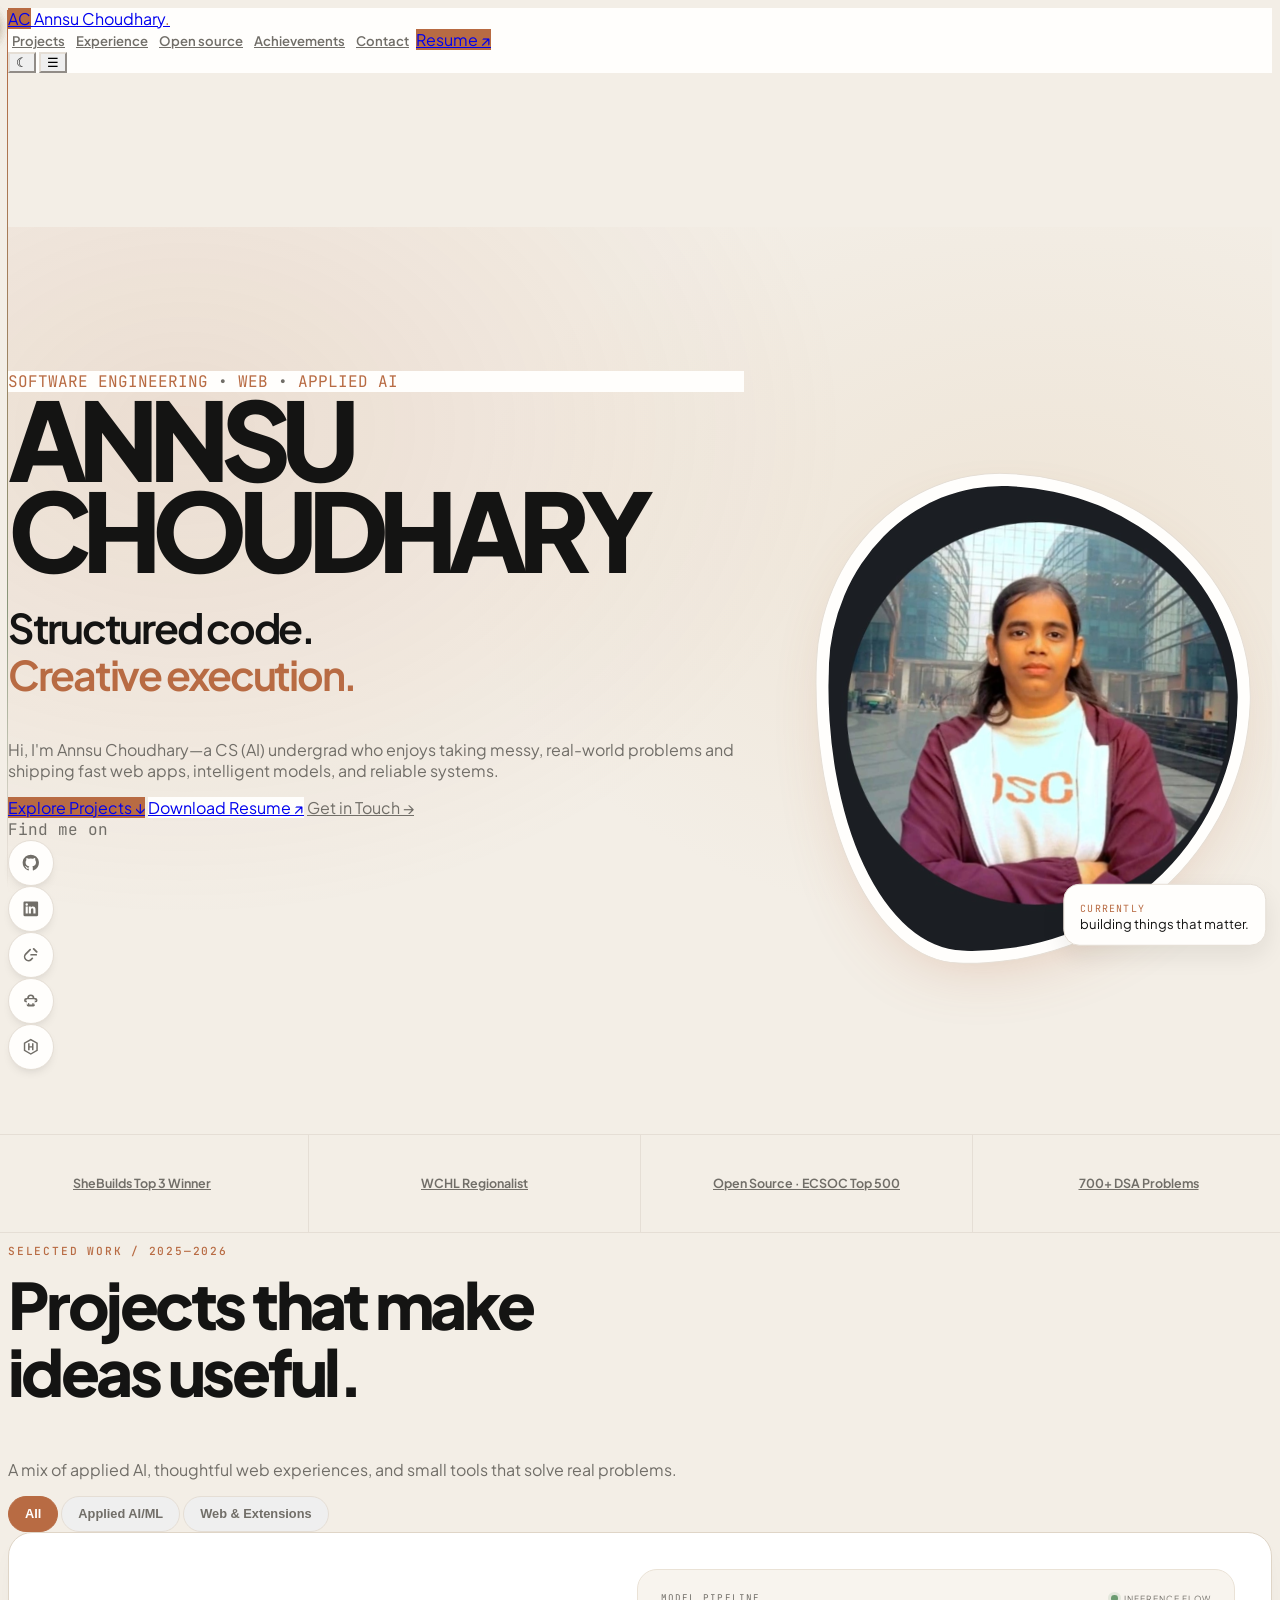
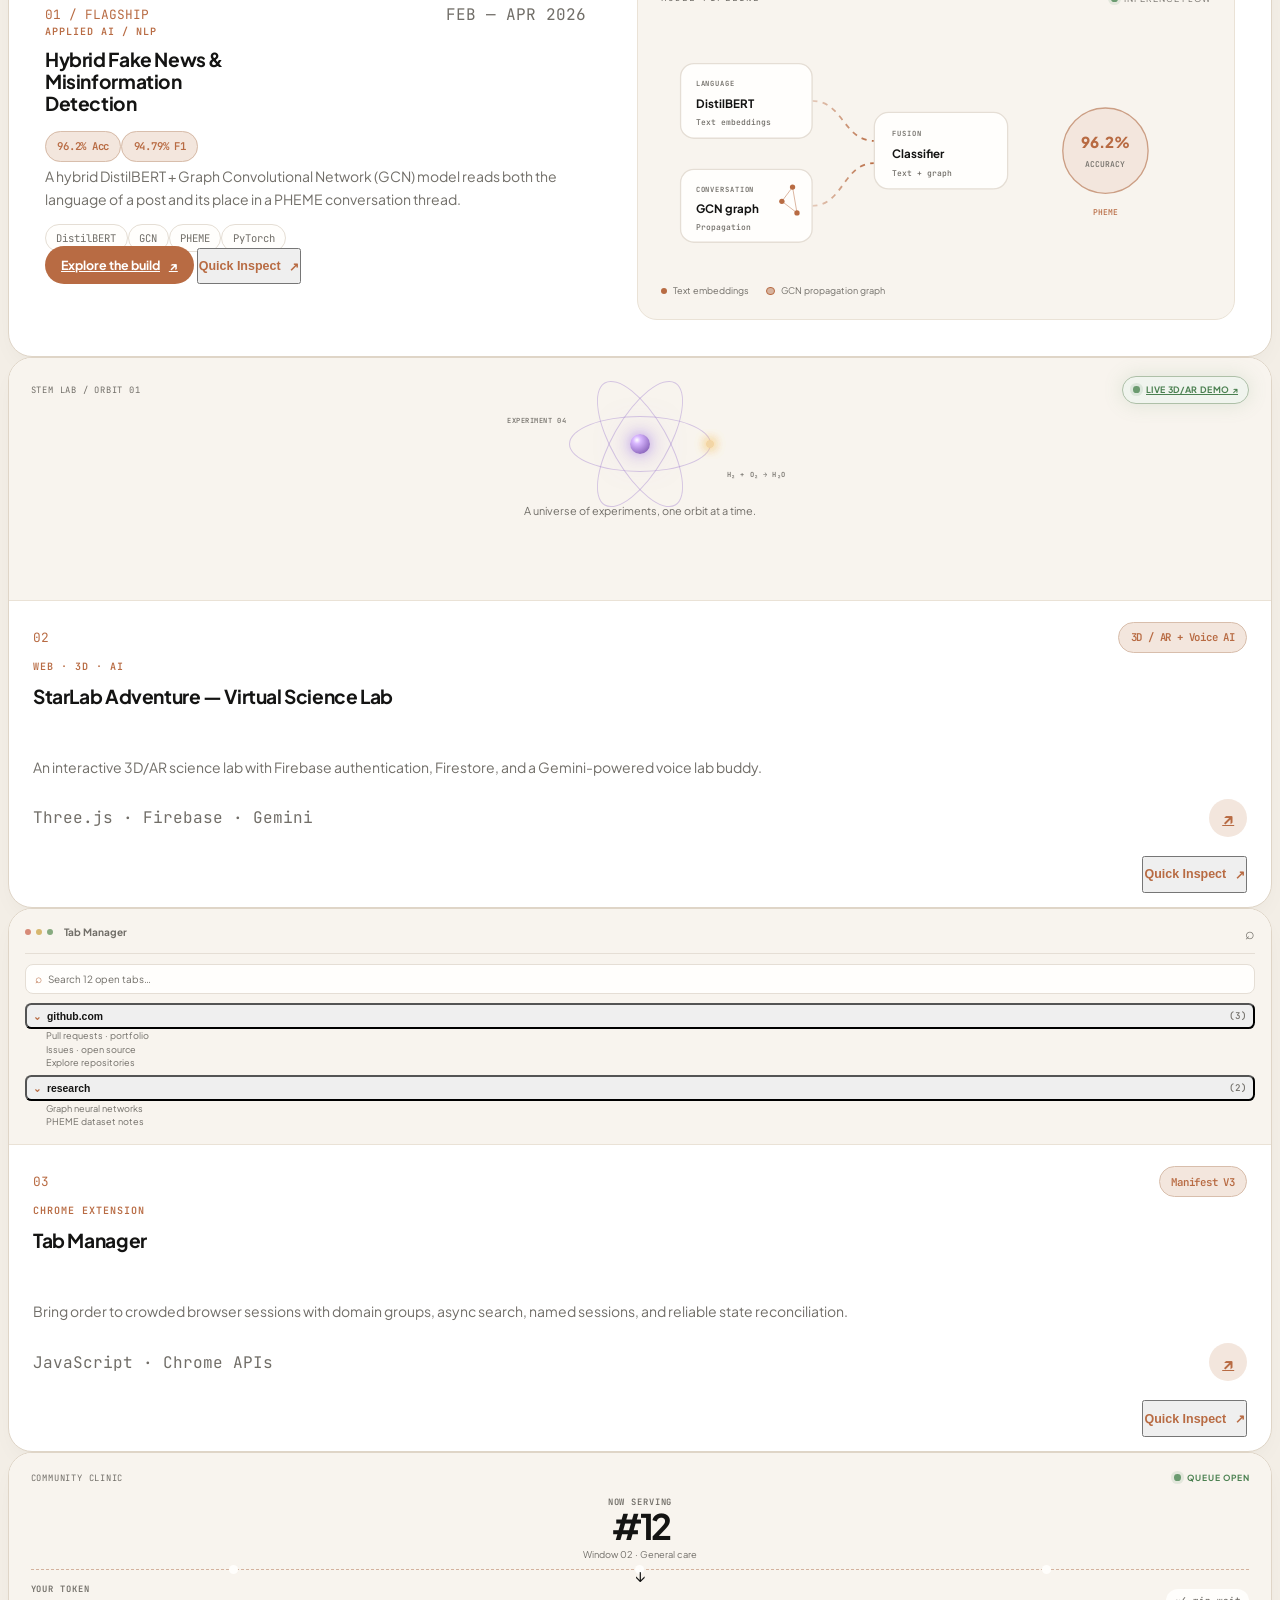
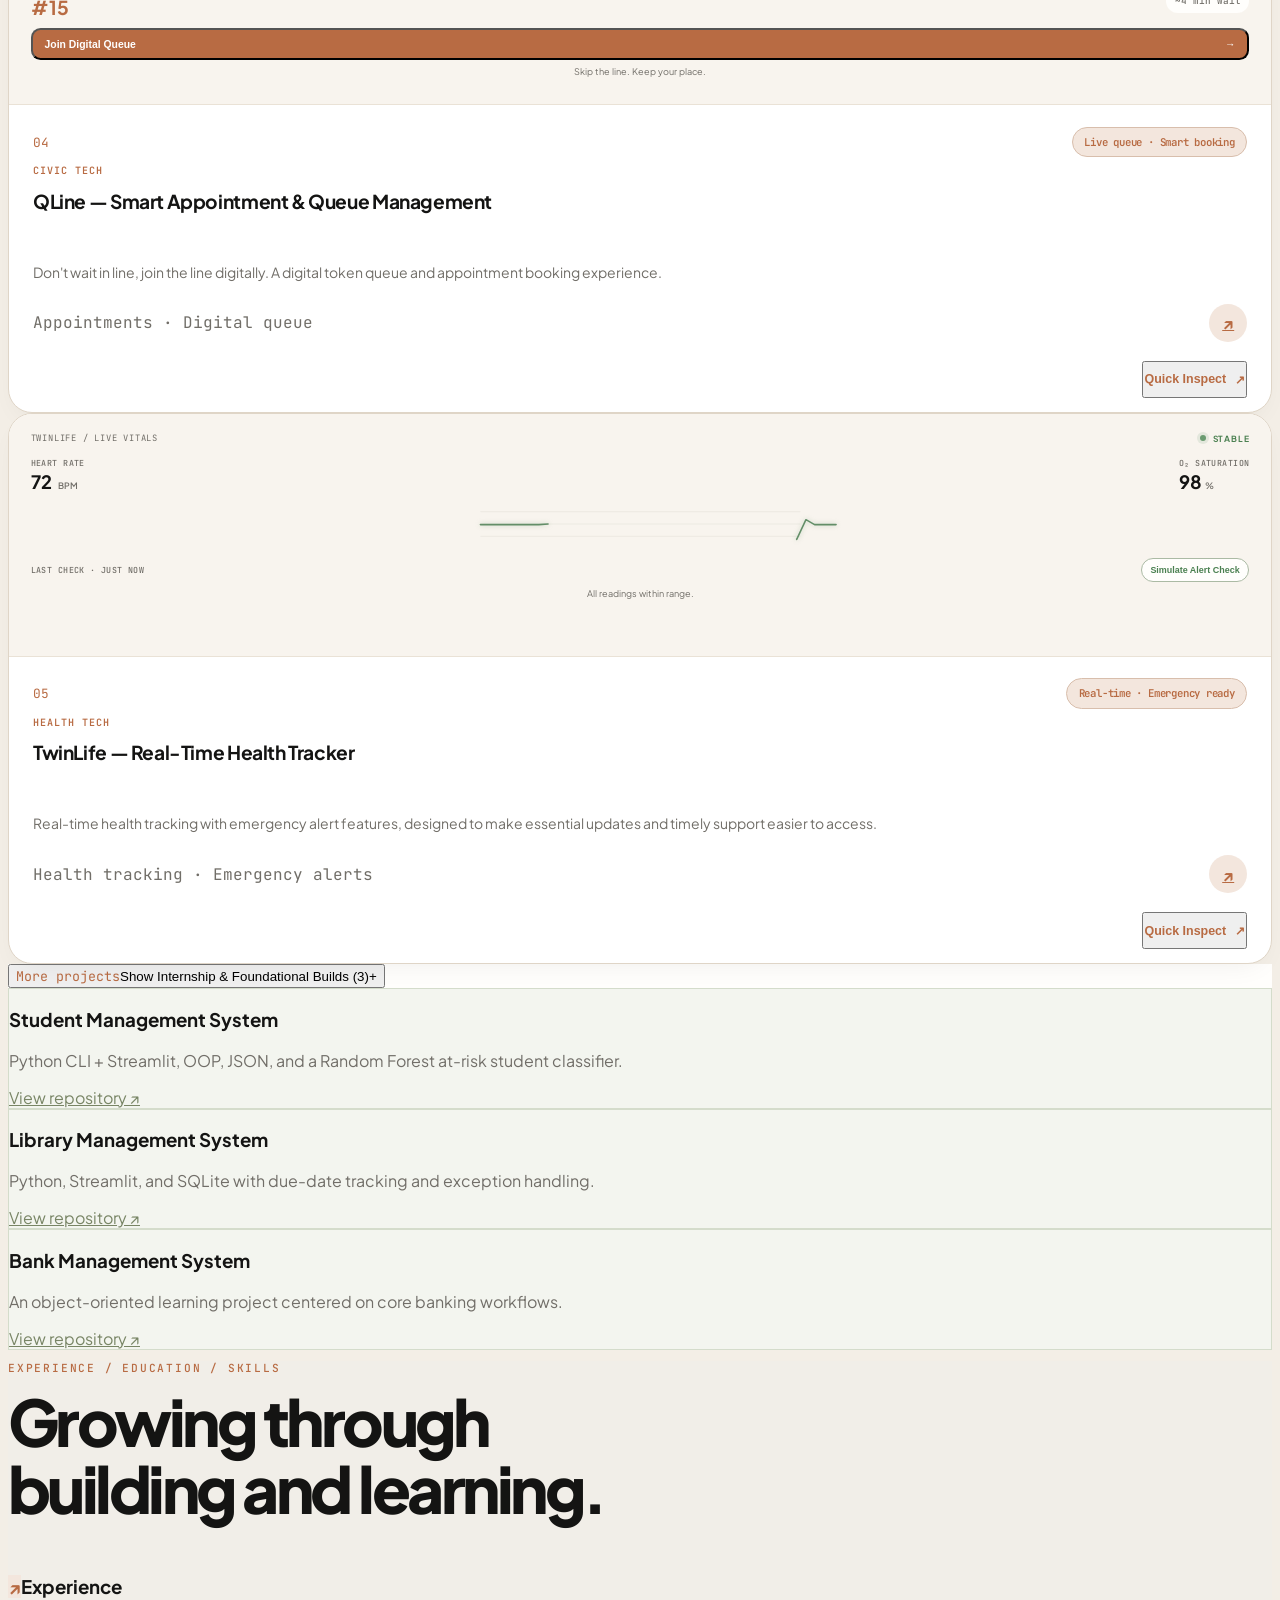
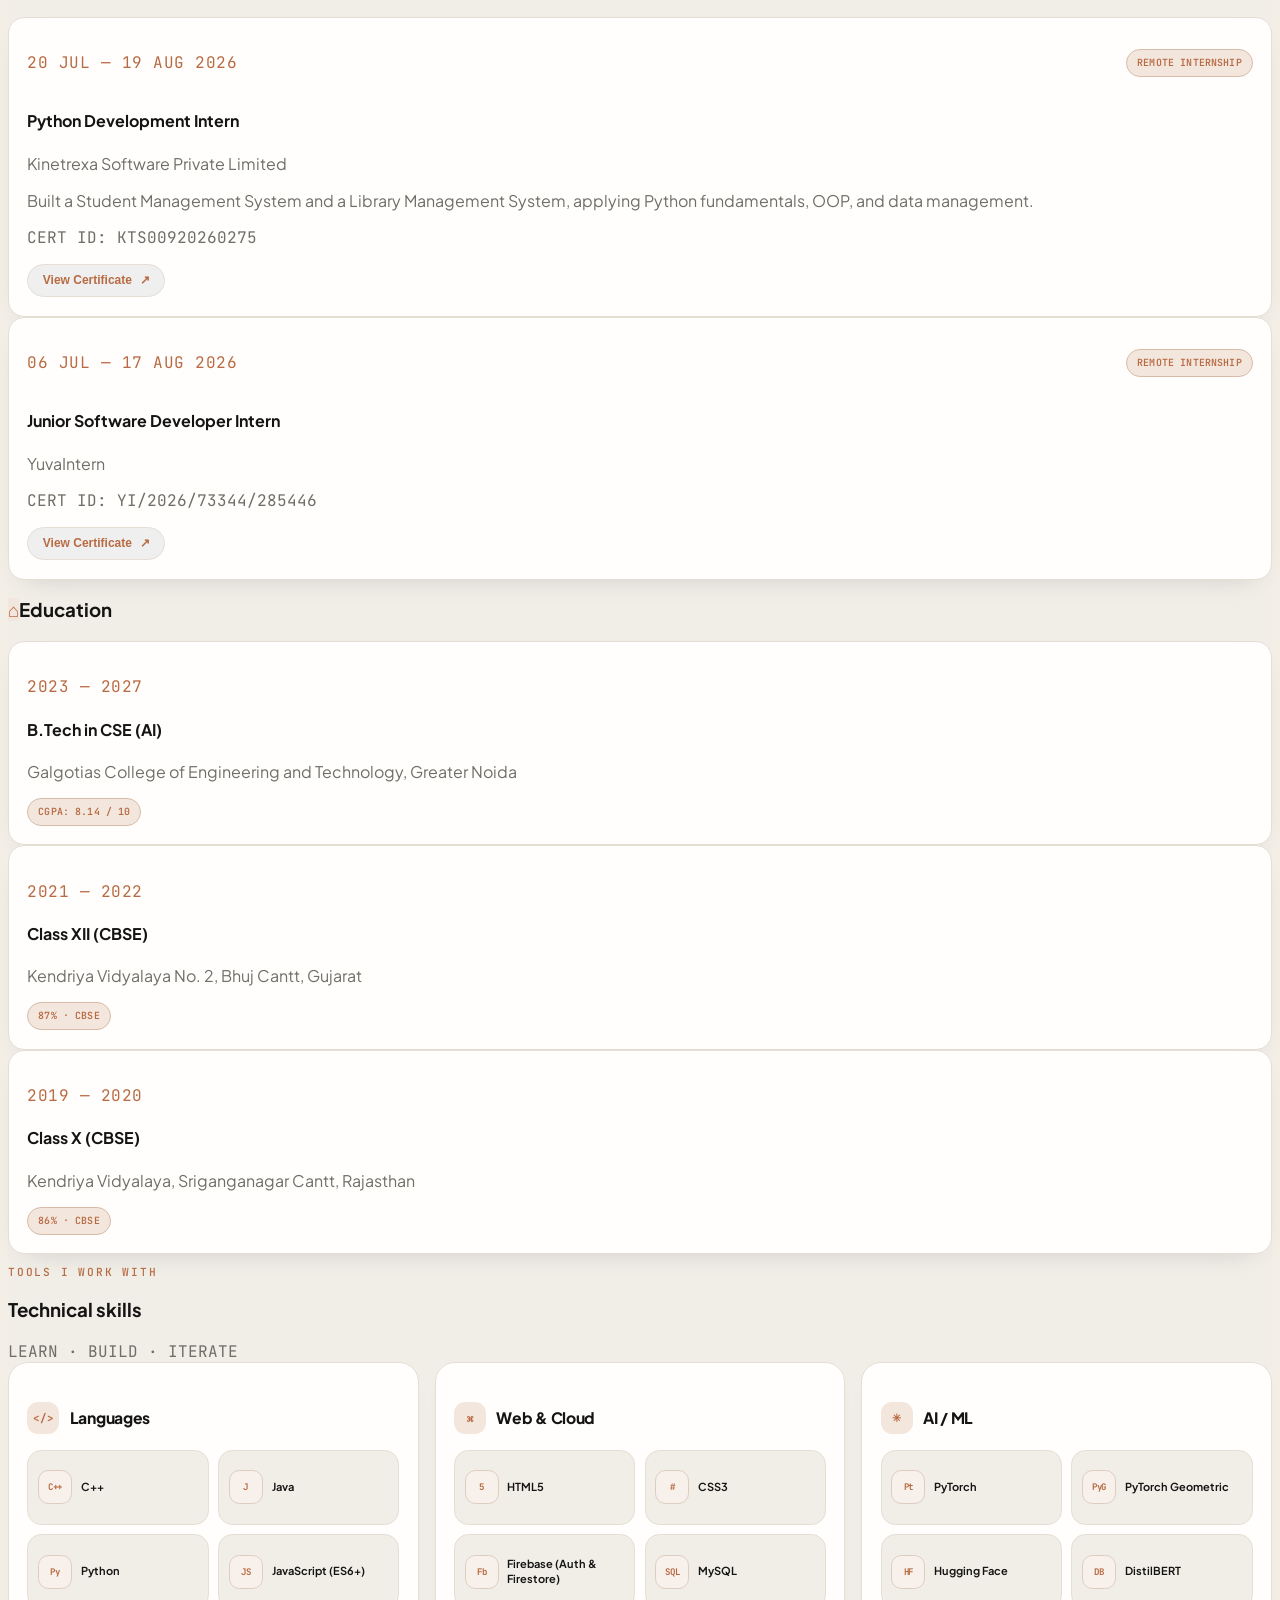
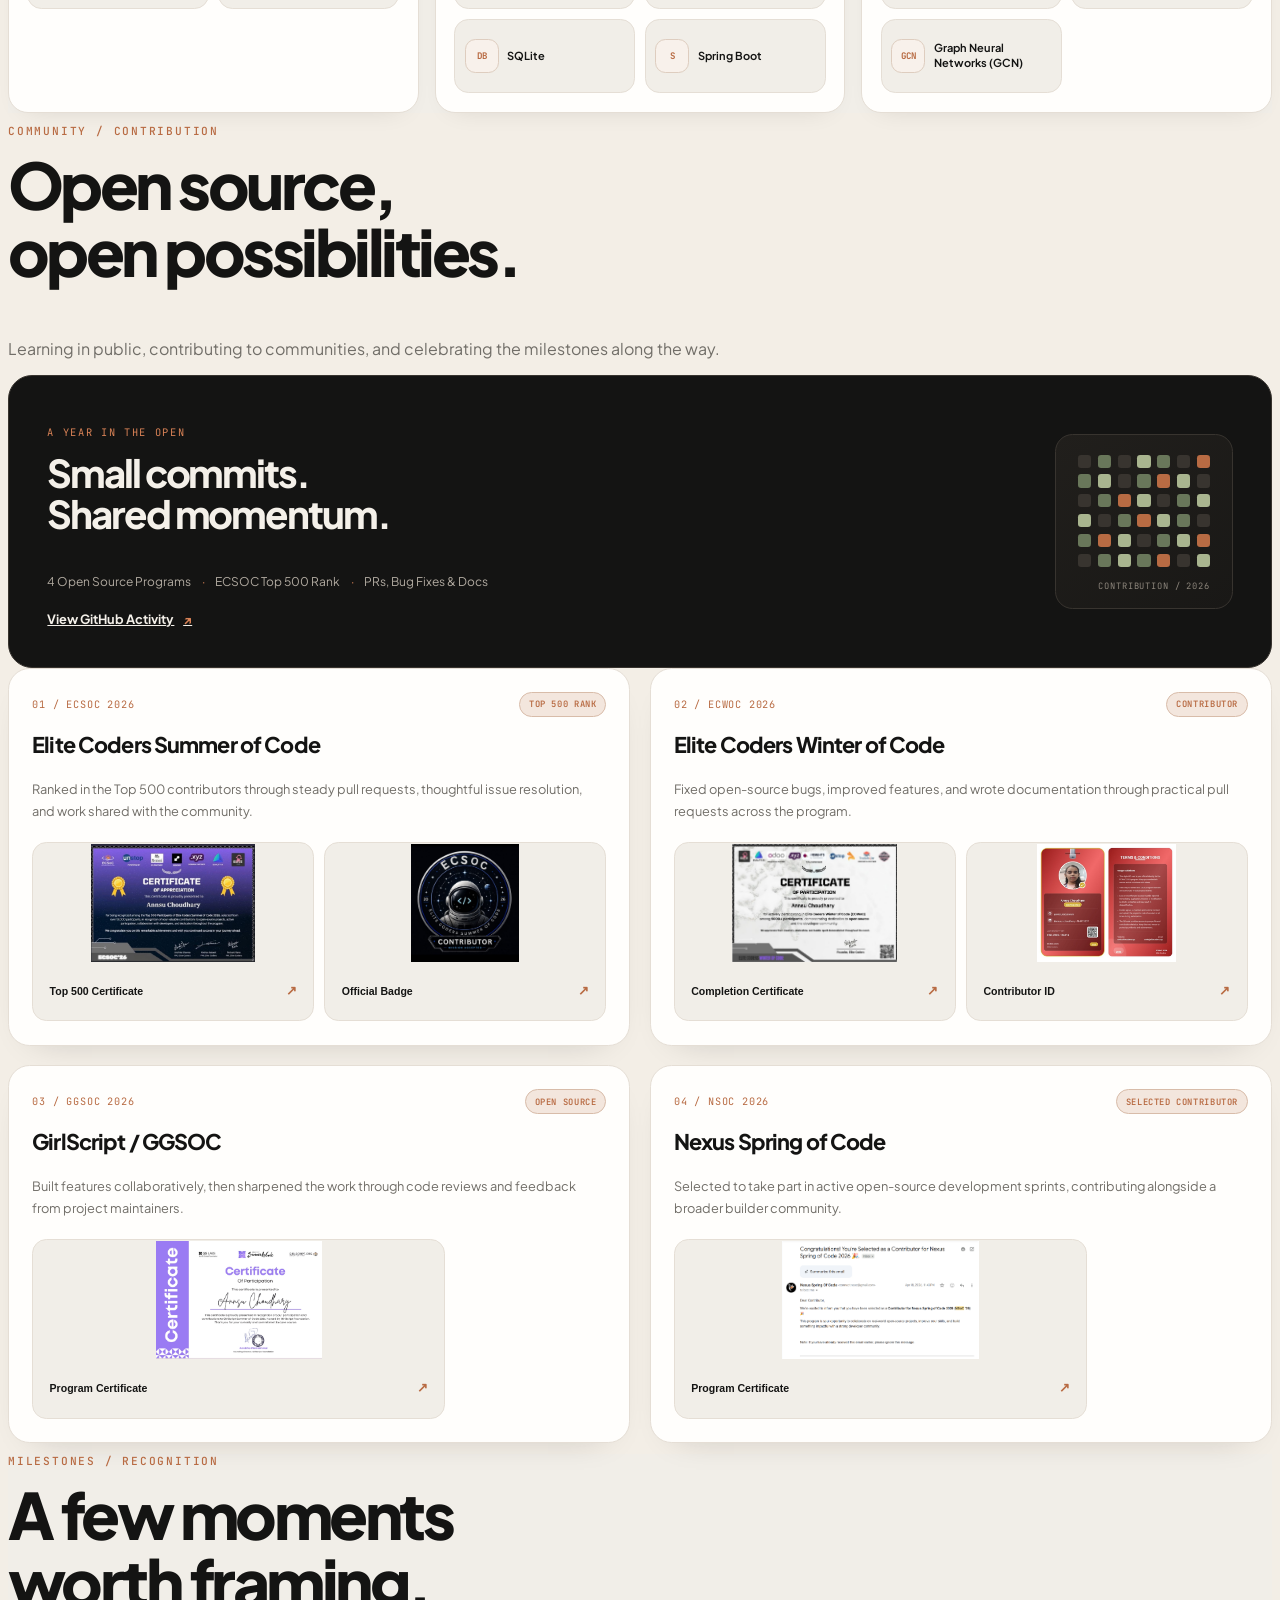
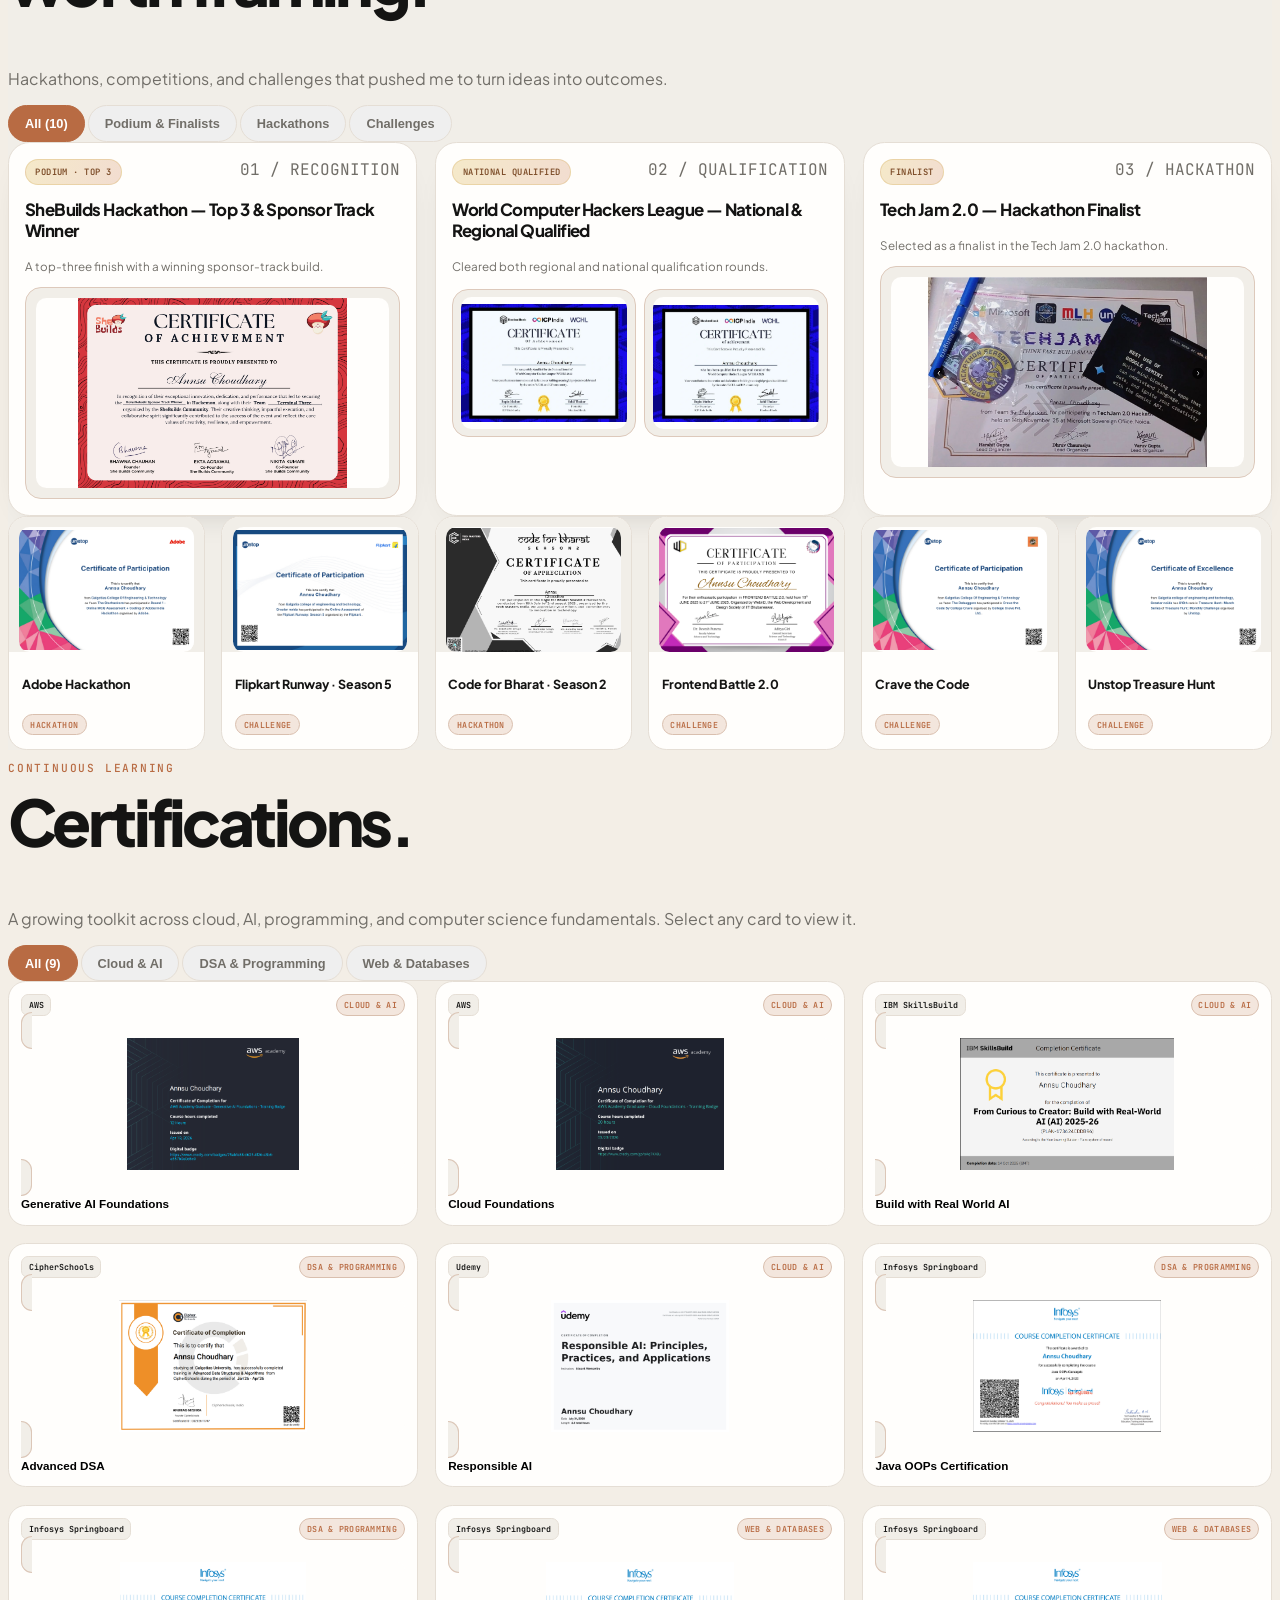
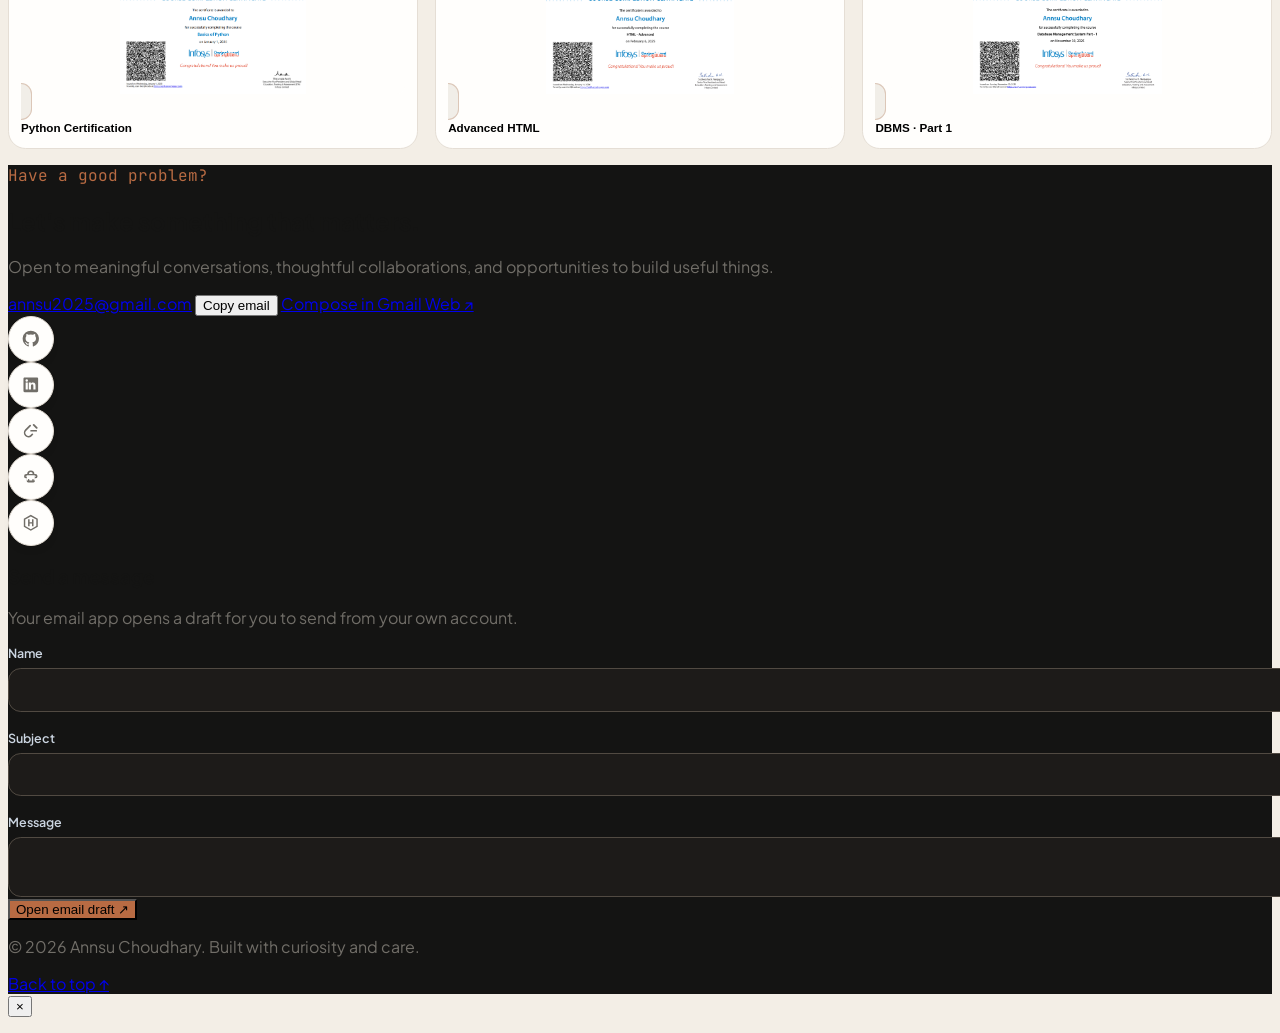
==== commit a1647476: "..." ====
--- a/index.html
+++ b/index.html
@@ -3,16 +3,16 @@
 <head>
   <meta charset="utf-8">
   <meta name="viewport" content="width=device-width, initial-scale=1">
-  <meta name="theme-color" content="#f7f8fc">
+  <meta name="theme-color" content="#FAF8F5">
   <meta name="description" content="Portfolio of Annsu Choudhary, a computer science (AI) undergraduate building web apps, intelligent models, and reliable systems.">
   <title>Annsu Choudhary — Software Engineering • Web • Applied AI</title>
   <script>
     try {
-      if (localStorage.getItem("portfolio-theme") === "dark") {
-        document.documentElement.classList.add("dark");
-      }
+      const savedTheme = localStorage.getItem("theme");
+      document.documentElement.classList.toggle("dark", savedTheme === "dark");
     } catch (error) {
-      // The page remains in light mode if browser storage is unavailable.
+      document.documentElement.classList.remove("dark");
+      console.warn("Unable to read the saved color theme.", error);
     }
   </script>
   <script src="https://cdn.tailwindcss.com"></script>
@@ -75,47 +75,66 @@
     </nav>
   </header>
 
+  <svg class="hidden" aria-hidden="true" focusable="false">
+    <symbol id="social-github" viewBox="0 0 24 24">
+      <path fill="currentColor" d="M12 .9a11.1 11.1 0 0 0-3.51 21.63c.56.1.76-.24.76-.54v-2.08c-3.1.68-3.76-1.32-3.76-1.32-.5-1.3-1.24-1.64-1.24-1.64-1.02-.7.08-.69.08-.69 1.12.08 1.7 1.15 1.7 1.15 1 1.7 2.62 1.21 3.26.93.1-.73.39-1.21.71-1.49-2.48-.28-5.09-1.24-5.09-5.52 0-1.22.44-2.21 1.15-2.99-.12-.28-.5-1.42.11-2.95 0 0 .94-.3 3.05 1.14a10.6 10.6 0 0 1 5.55 0c2.11-1.44 3.05-1.14 3.05-1.14.61 1.53.23 2.67.11 2.95.72.78 1.15 1.77 1.15 2.99 0 4.29-2.62 5.24-5.11 5.51.4.35.76 1.03.76 2.08v3.07c0 .3.2.65.77.54A11.1 11.1 0 0 0 12 .9Z"/>
+    </symbol>
+    <symbol id="social-linkedin" viewBox="0 0 24 24">
+      <path fill="currentColor" d="M20.45 2H3.55C2.69 2 2 2.68 2 3.52v16.96c0 .84.69 1.52 1.55 1.52h16.9c.86 0 1.55-.68 1.55-1.52V3.52c0-.84-.69-1.52-1.55-1.52ZM7.93 18.45H4.98V9h2.95v9.45ZM6.45 7.71a1.71 1.71 0 1 1 0-3.42 1.71 1.71 0 0 1 0 3.42Zm12 10.74H15.5v-4.6c0-1.1-.02-2.52-1.54-2.52-1.54 0-1.78 1.2-1.78 2.44v4.68H9.23V9h2.83v1.29h.04c.39-.74 1.36-1.52 2.8-1.52 3 0 3.55 1.97 3.55 4.53v5.15Z"/>
+    </symbol>
+    <symbol id="social-leetcode" viewBox="0 0 24 24">
+      <path fill="currentColor" d="M15.1 3.1a1.25 1.25 0 0 1 1.77 0l4.04 4.04a1.25 1.25 0 0 1-1.77 1.77L15.1 4.87a1.25 1.25 0 0 1 0-1.77ZM10.3 4.2a1.15 1.15 0 0 1 1.63 1.62l-6.1 6.1a4.06 4.06 0 0 0 0 5.74 4.06 4.06 0 0 0 5.74 0l1.73-1.73a1.15 1.15 0 0 1 1.63 1.63l-1.73 1.73a6.36 6.36 0 0 1-8.99-8.99l6.09-6.1Zm2.05 6.58h7.1a1.15 1.15 0 1 1 0 2.3h-7.1a1.15 1.15 0 1 1 0-2.3Z"/>
+    </symbol>
+    <symbol id="social-codechef" viewBox="0 0 24 24">
+      <path fill="currentColor" d="M7.1 8.15a4.9 4.9 0 0 1 9.8 0h1.3a3 3 0 0 1 0 6h-.6v3.6a2 2 0 0 1-2 2H8.4a2 2 0 0 1-2-2v-3.6h-.6a3 3 0 0 1 0-6h1.3Zm2.3 0h5.2a2.6 2.6 0 0 0-5.2 0Zm-3.6 2.3a.7.7 0 0 0 0 1.4h.6v-1.4h-.6Zm12.4 0h-.6v1.4h.6a.7.7 0 0 0 0-1.4ZM9 15.1a1 1 0 0 1 1 1v1.1h4v-1.1a1 1 0 1 1 2 0v1.1h1.4V9.85H6.6v7.35H8V16.1a1 1 0 0 1 1-1Z"/>
+    </symbol>
+    <symbol id="social-hackerrank" viewBox="0 0 24 24">
+      <path fill="currentColor" d="m12 1 9.53 5.5v11L12 23 2.47 17.5v-11L12 1Zm0 2.3L4.46 7.65v8.7L12 20.7l7.54-4.35v-8.7L12 3.3Zm-3.7 3.9h2.1v4h3.2v-4h2.1v9.6h-2.1v-3.7h-3.2v3.7H8.3V7.2Z"/>
+    </symbol>
+  </svg>
+
   <main>
     <section id="home" class="relative isolate overflow-hidden px-5 pb-20 pt-32 sm:pt-40 lg:px-8 lg:pb-24">
       <div class="dot-grid absolute inset-x-0 top-0 -z-10 h-[680px]"></div>
       <div class="absolute -right-32 top-28 -z-10 h-80 w-80 rounded-full bg-indigo-200/40 blur-3xl dark:bg-indigo-900/20"></div>
       <div class="mx-auto max-w-7xl">
-        <div class="max-w-4xl">
+        <div class="hero-layout">
+          <div class="hero-copy">
           <div class="mono mb-6 inline-flex items-center gap-2 rounded-full border border-indigo-200 bg-white/80 px-4 py-2 text-[11px] font-medium uppercase tracking-[.12em] text-indigo-700 shadow-sm dark:border-indigo-900 dark:bg-slate-900/80 dark:text-indigo-300">
-            <span class="h-2 w-2 rounded-full bg-emerald-500"></span> Software Engineering <span class="text-slate-400">•</span> Web <span class="text-slate-400">•</span> Applied AI
+            <span class="h-2 w-2 rounded-full bg-emerald-500"></span> SOFTWARE ENGINEERING <span class="text-slate-400">•</span> WEB <span class="text-slate-400">•</span> APPLIED AI
           </div>
-          <h1 class="max-w-4xl text-5xl font-extrabold leading-[1.07] tracking-[-.055em] text-slate-950 sm:text-6xl lg:text-7xl dark:text-white">Structured code.<br><span class="text-indigo-600 dark:text-indigo-400">Creative execution.</span></h1>
+          <h1 class="hero-name">ANNSU<br>CHOUDHARY</h1>
+          <p class="hero-headline">Structured code.<br><span>Creative execution.</span></p>
           <p class="mt-7 max-w-2xl text-lg leading-8 text-slate-600 sm:text-xl dark:text-slate-300">Hi, I'm Annsu Choudhary—a CS (AI) undergrad who enjoys taking messy, real-world problems and shipping fast web apps, intelligent models, and reliable systems.</p>
           <div class="mt-9 flex flex-col gap-3 sm:flex-row">
             <a href="#projects" class="inline-flex items-center justify-center rounded-full bg-indigo-600 px-6 py-3.5 text-sm font-bold text-white shadow-lg shadow-indigo-600/20 transition hover:-translate-y-0.5 hover:bg-indigo-700">Explore Projects <span aria-hidden="true" class="ml-2">↓</span></a>
             <a href="Annsu%20Sep%20Resume.pdf" download="Annsu_Choudhary_Resume.pdf" class="inline-flex items-center justify-center rounded-full border border-slate-300 bg-white/80 px-6 py-3.5 text-sm font-bold text-slate-800 transition hover:-translate-y-0.5 hover:border-indigo-400 dark:border-slate-700 dark:bg-slate-900/80 dark:text-white">Download Resume <span aria-hidden="true" class="ml-2">↗</span></a>
             <a href="#contact" class="inline-flex items-center justify-center rounded-full px-5 py-3.5 text-sm font-bold text-slate-600 transition hover:text-indigo-600 dark:text-slate-300 dark:hover:text-indigo-300">Get in Touch <span aria-hidden="true" class="ml-2">→</span></a>
           </div>
-          <div class="mt-8 flex flex-wrap items-center gap-x-5 gap-y-3 text-sm text-slate-500 dark:text-slate-400" aria-label="Profile links">
+          <div class="mt-8 flex flex-wrap items-center gap-3 text-sm text-slate-500 dark:text-slate-400" role="group" aria-label="Find me on">
             <span class="mono text-xs uppercase tracking-widest">Find me on</span>
-            <a class="social-link" href="https://github.com/AnnsuChoudhary" target="_blank" rel="noopener noreferrer">GitHub <span aria-hidden="true">↗</span></a>
-            <a class="social-link" href="https://www.linkedin.com/in/annsu-choudhary-1b8775297" target="_blank" rel="noopener noreferrer">LinkedIn <span aria-hidden="true">↗</span></a>
-            <a class="social-link" href="https://leetcode.com/u/annsuchoudhary/" target="_blank" rel="noopener noreferrer">LeetCode <span aria-hidden="true">↗</span></a>
-            <a class="social-link" href="https://www.codechef.com/users/annsu" target="_blank" rel="noopener noreferrer">CodeChef <span aria-hidden="true">↗</span></a>
-            <a class="social-link" href="https://www.hackerrank.com/profile/annsuchoudhary21" target="_blank" rel="noopener noreferrer">HackerRank <span aria-hidden="true">↗</span></a>
+            <a class="social-link" href="https://github.com/AnnsuChoudhary" target="_blank" rel="noopener noreferrer" aria-label="GitHub" title="GitHub"><svg aria-hidden="true" viewBox="0 0 24 24"><use href="#social-github"></use></svg></a>
+            <a class="social-link" href="https://www.linkedin.com/in/annsu-choudhary-1b8775297" target="_blank" rel="noopener noreferrer" aria-label="LinkedIn" title="LinkedIn"><svg aria-hidden="true" viewBox="0 0 24 24"><use href="#social-linkedin"></use></svg></a>
+            <a class="social-link" href="https://leetcode.com/u/annsuchoudhary/" target="_blank" rel="noopener noreferrer" aria-label="LeetCode" title="LeetCode"><svg aria-hidden="true" viewBox="0 0 24 24"><use href="#social-leetcode"></use></svg></a>
+            <a class="social-link" href="https://www.codechef.com/users/annsu" target="_blank" rel="noopener noreferrer" aria-label="CodeChef" title="CodeChef"><svg aria-hidden="true" viewBox="0 0 24 24"><use href="#social-codechef"></use></svg></a>
+            <a class="social-link" href="https://www.hackerrank.com/profile/annsuchoudhary21" target="_blank" rel="noopener noreferrer" aria-label="HackerRank" title="HackerRank"><svg aria-hidden="true" viewBox="0 0 24 24"><use href="#social-hackerrank"></use></svg></a>
           </div>
-        </div>
-
-        <div class="mt-16 grid gap-3 sm:grid-cols-2 lg:grid-cols-4" aria-label="Highlights">
-          <article class="rounded-2xl border border-slate-200/80 bg-white/75 p-5 shadow-sm dark:border-slate-800 dark:bg-slate-900/70">
-            <span class="mono text-xs text-indigo-600 dark:text-indigo-400">01 / RECOGNITION</span><p class="mt-3 font-semibold leading-6">Top 3 SheBuilds Hackathon &amp; Sponsor Track Winner</p>
-          </article>
-          <article class="rounded-2xl border border-slate-200/80 bg-white/75 p-5 shadow-sm dark:border-slate-800 dark:bg-slate-900/70">
-            <span class="mono text-xs text-indigo-600 dark:text-indigo-400">02 / COMPETITION</span><p class="mt-3 font-semibold leading-6">World Computer Hackers League National Cleared &amp; Regionalist</p>
-          </article>
-          <article class="rounded-2xl border border-slate-200/80 bg-white/75 p-5 shadow-sm dark:border-slate-800 dark:bg-slate-900/70">
-            <span class="mono text-xs text-indigo-600 dark:text-indigo-400">03 / COMMUNITY</span><p class="mt-3 font-semibold leading-6">Open Source Contributor <span class="text-sm font-normal text-slate-500 dark:text-slate-400">(ECSOC Top 500, ECWOC, GGSOC, NSOC)</span></p>
-          </article>
-          <article class="rounded-2xl border border-slate-200/80 bg-white/75 p-5 shadow-sm dark:border-slate-800 dark:bg-slate-900/70">
-            <span class="mono text-xs text-indigo-600 dark:text-indigo-400">04 / PROBLEM SOLVING</span><p class="mt-3 font-semibold leading-6">700+ Algorithmic Problems Solved</p>
-          </article>
-        </div>
+          </div>
+          <figure class="hero-portrait">
+            <img src="Annsu.png" alt="Annsu Choudhary" fetchpriority="high">
+            <figcaption class="portrait-note"><span class="mono">CURRENTLY</span><br>building things that matter.</figcaption>
+          </figure>
+        </div>
+
       </div>
+      <nav class="highlights-band" aria-label="Portfolio highlights">
+        <div class="highlights-list mx-auto max-w-7xl px-5 lg:px-8">
+          <a class="highlights-link" href="#achievements">SheBuilds Top 3 Winner</a>
+          <a class="highlights-link" href="#achievements">WCHL Regionalist</a>
+          <a class="highlights-link" href="#open-source">Open Source · ECSOC Top 500</a>
+          <a class="highlights-link" href="#experience">700+ DSA Problems</a>
+        </div>
+      </nav>
     </section>
 
     <section id="projects" class="px-5 py-20 lg:px-8 lg:py-28">
@@ -131,35 +150,128 @@
             </div>
           </div>
         </div>
-        <div id="project-grid" class="mt-10 grid gap-5 md:grid-cols-2 lg:grid-cols-3">
-          <article class="project-card group" data-category="ai">
-            <div class="project-top"><span class="project-index">01</span><span class="mono text-xs text-slate-400">FEB — APR 2026</span></div>
-            <div class="mt-8"><span class="project-tag">APPLIED AI / NLP</span><h3 class="project-title">Hybrid Fake News &amp; Misinformation Detection</h3><p class="project-copy">A hybrid DistilBERT + Graph Convolutional Network (GCN) model for PHEME threads, achieving 96.2% accuracy and 94.79% F1-score.</p></div>
-            <div class="project-bottom"><span class="mono text-xs text-slate-400">DistilBERT · GCN · PHEME</span><a class="icon-link" href="https://github.com/AnnsuChoudhary/Fake-News-Misinformation-Detection-Platform" target="_blank" rel="noopener noreferrer" aria-label="View Fake News Detection project repository">↗</a></div>
-          </article>
-          <article class="project-card group" data-category="web">
-            <div class="project-top"><span class="project-index">02</span><span class="mono text-xs text-slate-400">JUN — SEP 2025</span></div>
-            <div class="mt-8"><span class="project-tag">WEB · 3D · AI</span><h3 class="project-title">StarLab Adventure — Virtual Science Lab</h3><p class="project-copy">An interactive 3D/AR science lab with Firebase authentication and Firestore, plus a Gemini-powered voice lab buddy using Web Speech API.</p></div>
-            <div class="project-bottom gap-3"><span class="mono text-xs text-slate-400">Three.js · Firebase · Gemini</span><div class="flex gap-2"><a class="icon-link" href="https://starlabadventure.netlify.app/" target="_blank" rel="noopener noreferrer" aria-label="Visit StarLab Adventure">↗</a><a class="icon-link" href="https://github.com/AnnsuChoudhary/StarLab-Adventure" target="_blank" rel="noopener noreferrer" aria-label="View StarLab Adventure repository">⌘</a></div></div>
-          </article>
-          <article class="project-card group" data-category="web">
-            <div class="project-top"><span class="project-index">03</span><span class="mono text-xs text-slate-400">AUG 2026</span></div>
-            <div class="mt-8"><span class="project-tag">CHROME EXTENSION</span><h3 class="project-title">Tab Manager</h3><p class="project-copy">A Manifest V3 extension with domain grouping, async tab search, named sessions in local storage, and two-way state reconciliation.</p></div>
-            <div class="project-bottom"><span class="mono text-xs text-slate-400">JavaScript · Chrome APIs</span><a class="icon-link" href="https://github.com/AnnsuChoudhary/Tab-Manager-Extension" target="_blank" rel="noopener noreferrer" aria-label="View Tab Manager repository">↗</a></div>
-          </article>
-          <article class="project-card group" data-category="web">
-            <div class="project-top"><span class="project-index">04</span><span class="mono text-xs text-slate-400">WEB APP</span></div>
-            <div class="mt-8"><span class="project-tag">CIVIC TECH</span><h3 class="project-title">QLine — Smart Appointment &amp; Queue Management</h3><p class="project-copy">Don't wait in line, join the line digitally. A digital token queue and appointment booking experience.</p></div>
-            <div class="project-bottom"><span class="mono text-xs text-slate-400">Appointments · Digital queue</span><a class="icon-link" href="https://github.com/AnnsuChoudhary/QLine" target="_blank" rel="noopener noreferrer" aria-label="View QLine repository">↗</a></div>
-          </article>
-          <article class="project-card group" data-category="web">
-            <div class="project-top"><span class="project-index">05</span><span class="mono text-xs text-slate-400">WEB APP</span></div>
-            <div class="mt-8"><span class="project-tag">HEALTH TECH</span><h3 class="project-title">TwinLife — Real-Time Health Tracker</h3><p class="project-copy">Real-time health tracking with emergency alert features, designed to make essential updates and timely support easier to access.</p></div>
-            <div class="project-bottom"><span class="mono text-xs text-slate-400">Health tracking · Emergency alerts</span><a class="icon-link" href="https://github.com/AnnsuChoudhary/TwinLife" target="_blank" rel="noopener noreferrer" aria-label="View TwinLife repository">↗</a></div>
-          </article>
-          <article class="project-card flex flex-col justify-between border-dashed bg-transparent dark:bg-transparent" data-category="all-only">
-            <div><span class="project-tag">BUILDING BLOCKS</span><h3 class="project-title mt-5">Small projects.<br>Useful foundations.</h3><p class="project-copy">A few foundational builds that sharpened my approach to data, interfaces, and object-oriented design.</p></div>
-            <a href="#foundational-builds" class="mt-8 inline-flex items-center text-sm font-bold text-indigo-600 hover:text-indigo-700 dark:text-indigo-400">See foundational builds <span class="ml-2">↓</span></a>
+        <div id="project-grid" class="project-bento mt-10 grid gap-5 md:grid-cols-2">
+          <article class="project-card spotlight-card" data-category="ai">
+            <div class="spotlight-copy">
+              <div class="project-top"><span class="project-index">01 / FLAGSHIP</span><span class="mono text-xs text-slate-400">FEB — APR 2026</span></div>
+              <span class="project-tag mt-8 inline-block">APPLIED AI / NLP</span>
+              <h3 class="project-title mt-3 text-2xl sm:text-3xl">Hybrid Fake News &amp; Misinformation Detection</h3>
+              <div class="mt-4 flex flex-wrap gap-2"><span class="metric-pill">96.2% Acc</span><span class="metric-pill">94.79% F1</span></div>
+              <p class="project-copy mt-5 max-w-xl">A hybrid DistilBERT + Graph Convolutional Network (GCN) model reads both the language of a post and its place in a PHEME conversation thread.</p>
+              <div class="mt-5 flex flex-wrap gap-2" aria-label="Technologies"><span class="tech-pill">DistilBERT</span><span class="tech-pill">GCN</span><span class="tech-pill">PHEME</span><span class="tech-pill">PyTorch</span></div>
+              <div class="mt-7 flex flex-wrap items-center gap-4">
+                <a class="spotlight-link" href="https://github.com/AnnsuChoudhary/Fake-News-Misinformation-Detection-Platform" target="_blank" rel="noopener noreferrer">Explore the build <span aria-hidden="true">↗</span></a>
+                <button class="quick-inspect" type="button" data-project="0">Quick Inspect <span aria-hidden="true">↗</span></button>
+              </div>
+            </div>
+            <div class="pipeline-visual" aria-label="Model pipeline diagram">
+              <div class="pipeline-heading"><span class="mono">MODEL PIPELINE</span><span class="pipeline-live"><i></i> INFERENCE FLOW</span></div>
+              <svg class="pipeline-svg" viewBox="0 0 620 300" role="img" aria-labelledby="pipeline-title pipeline-description">
+                <title id="pipeline-title">Hybrid misinformation detection model pipeline</title>
+                <desc id="pipeline-description">DistilBERT text embeddings and a GCN propagation graph flow into a fusion classifier that reaches 96.2 percent accuracy.</desc>
+                <defs>
+                  <linearGradient id="pipeline-flow" x1="0" x2="1"><stop stop-color="#B86B43" stop-opacity=".3"/><stop offset="1" stop-color="#B86B43"/></linearGradient>
+                  <filter id="pipeline-glow" x="-80%" y="-80%" width="260%" height="260%"><feGaussianBlur stdDeviation="5" result="blur"/><feMerge><feMergeNode in="blur"/><feMergeNode in="SourceGraphic"/></feMerge></filter>
+                </defs>
+                <path class="pipeline-connector" d="M170 100 C205 100 205 145 240 145"/><path class="pipeline-connector" d="M170 218 C205 218 205 170 240 170"/><path class="pipeline-connector" d="M390 156 H445"/>
+                <g class="pipeline-node" tabindex="0" role="img" aria-label="DistilBERT text encoder">
+                  <rect x="22" y="58" width="148" height="84" rx="15"/><text class="pipeline-kicker" x="39" y="83">LANGUAGE</text><text class="pipeline-label" x="39" y="108">DistilBERT</text><text class="pipeline-small" x="39" y="127">Text embeddings</text>
+                  <title>DistilBERT encodes each post into contextual text features.</title>
+                </g>
+                <g class="pipeline-node" tabindex="0" role="img" aria-label="GCN propagation graph">
+                  <rect x="22" y="177" width="148" height="82" rx="15"/><text class="pipeline-kicker" x="39" y="202">CONVERSATION</text><text class="pipeline-label" x="39" y="226">GCN graph</text><text class="pipeline-small" x="39" y="245">Propagation</text>
+                  <circle class="graph-dot" cx="148" cy="197" r="3"/><circle class="graph-dot" cx="136" cy="213" r="3"/><circle class="graph-dot" cx="153" cy="226" r="3"/><path class="graph-edge" d="M148 197 136 213 153 226 148 197"/>
+                  <title>The graph convolution layer propagates context between related posts.</title>
+                </g>
+                <g class="pipeline-node fusion-node" tabindex="0" role="img" aria-label="Fusion classifier, 96.2 percent accuracy">
+                  <rect x="240" y="113" width="150" height="86" rx="16"/><text class="pipeline-kicker" x="260" y="140">FUSION</text><text class="pipeline-label" x="260" y="164">Classifier</text><text class="pipeline-small" x="260" y="184">Text + graph</text>
+                  <title>The fusion classifier combines language and conversation graph signals.</title>
+                </g>
+                <g class="pipeline-result" tabindex="0" role="img" aria-label="96.2 percent accuracy on PHEME">
+                  <circle cx="500" cy="156" r="48"/><text class="pipeline-result-number" x="500" y="153" text-anchor="middle">96.2%</text><text class="pipeline-small" x="500" y="174" text-anchor="middle">ACCURACY</text>
+                  <text class="pipeline-small pipeline-dataset" x="500" y="228" text-anchor="middle">PHEME</text>
+                  <title>Evaluation result: 96.2 percent accuracy.</title>
+                </g>
+              </svg>
+              <div class="pipeline-caption"><span><i class="legend-dot language-dot"></i> Text embeddings</span><span><i class="legend-dot graph-legend-dot"></i> GCN propagation graph</span></div>
+            </div>
+          </article>
+
+          <article class="project-card project-tile" data-category="web">
+            <div class="project-preview starlab-preview">
+              <div class="preview-top"><span class="mono">STEM LAB / ORBIT 01</span><a class="live-pill" href="https://starlabadventure.netlify.app/" target="_blank" rel="noopener noreferrer"><i></i> LIVE 3D/AR DEMO ↗</a></div>
+              <div class="atom-stage" aria-label="Orbiting atom science lab illustration">
+                <div class="orbit orbit-one"></div><div class="orbit orbit-two"></div><div class="orbit orbit-three"></div><span class="atom-core"></span><span class="electron-orbit electron-one"><i></i></span><span class="electron-orbit electron-two"><i></i></span><span class="electron-orbit electron-three"><i></i></span>
+                <span class="orbit-label label-left">EXPERIMENT 04</span><span class="orbit-label label-right">H₂ + O₂ → H₂O</span>
+              </div>
+              <span class="preview-caption">A universe of experiments, one orbit at a time.</span>
+            </div>
+            <div class="tile-content">
+              <div class="project-top"><span class="project-index">02</span><span class="metric-pill">3D / AR + Voice AI</span></div>
+              <span class="project-tag mt-5 inline-block">WEB · 3D · AI</span><h3 class="project-title">StarLab Adventure — Virtual Science Lab</h3>
+              <p class="project-copy">An interactive 3D/AR science lab with Firebase authentication, Firestore, and a Gemini-powered voice lab buddy.</p>
+              <div class="project-bottom"><span class="mono text-xs text-slate-400">Three.js · Firebase · Gemini</span><a class="icon-link" href="https://github.com/AnnsuChoudhary/StarLab-Adventure" target="_blank" rel="noopener noreferrer" aria-label="View StarLab Adventure repository">↗</a></div>
+            </div>
+            <button class="quick-inspect" type="button" data-project="1">Quick Inspect <span aria-hidden="true">↗</span></button>
+          </article>
+
+          <article class="project-card project-tile" data-category="web">
+            <div class="project-preview tabs-preview">
+              <div class="mini-window-bar"><span></span><span></span><span></span><b>Tab Manager</b><i>⌕</i></div>
+              <div class="tab-search">⌕ <span>Search 12 open tabs…</span></div>
+              <div class="tab-group">
+                <button class="tab-group-toggle" type="button" aria-expanded="true" aria-controls="tab-group-github"><span>⌄</span> github.com <small>(3)</small></button>
+                <div id="tab-group-github" class="tab-group-items"><span>Pull requests · portfolio</span><span>Issues · open source</span><span>Explore repositories</span></div>
+              </div>
+              <div class="tab-group">
+                <button class="tab-group-toggle" type="button" aria-expanded="true" aria-controls="tab-group-research"><span>⌄</span> research <small>(2)</small></button>
+                <div id="tab-group-research" class="tab-group-items"><span>Graph neural networks</span><span>PHEME dataset notes</span></div>
+              </div>
+            </div>
+            <div class="tile-content">
+              <div class="project-top"><span class="project-index">03</span><span class="metric-pill">Manifest V3</span></div>
+              <span class="project-tag mt-5 inline-block">CHROME EXTENSION</span><h3 class="project-title">Tab Manager</h3>
+              <p class="project-copy">Bring order to crowded browser sessions with domain groups, async search, named sessions, and reliable state reconciliation.</p>
+              <div class="project-bottom"><span class="mono text-xs text-slate-400">JavaScript · Chrome APIs</span><a class="icon-link" href="https://github.com/AnnsuChoudhary/Tab-Manager-Extension" target="_blank" rel="noopener noreferrer" aria-label="View Tab Manager repository">↗</a></div>
+            </div>
+            <button class="quick-inspect" type="button" data-project="2">Quick Inspect <span aria-hidden="true">↗</span></button>
+          </article>
+
+          <article class="project-card project-tile" data-category="web">
+            <div class="project-preview queue-preview">
+              <div class="queue-top"><span class="mono">COMMUNITY CLINIC</span><span class="queue-open"><i></i> QUEUE OPEN</span></div>
+              <div class="queue-counter"><span>NOW SERVING</span><strong>#12</strong><small>Window 02 · General care</small></div>
+              <div class="queue-divider"><span></span><span aria-hidden="true">↓</span><span></span></div>
+              <div class="queue-ticket"><div><span>YOUR TOKEN</span><strong>#15</strong></div><div class="wait-time">~4 min wait</div></div>
+              <button class="join-queue" type="button" aria-pressed="false">Join Digital Queue <span aria-hidden="true">→</span></button>
+              <p class="queue-status" aria-live="polite">Skip the line. Keep your place.</p>
+            </div>
+            <div class="tile-content">
+              <div class="project-top"><span class="project-index">04</span><span class="metric-pill">Live queue · Smart booking</span></div>
+              <span class="project-tag mt-5 inline-block">CIVIC TECH</span><h3 class="project-title">QLine — Smart Appointment &amp; Queue Management</h3>
+              <p class="project-copy">Don't wait in line, join the line digitally. A digital token queue and appointment booking experience.</p>
+              <div class="project-bottom"><span class="mono text-xs text-slate-400">Appointments · Digital queue</span><a class="icon-link" href="https://github.com/AnnsuChoudhary/QLine" target="_blank" rel="noopener noreferrer" aria-label="View QLine repository">↗</a></div>
+            </div>
+            <button class="quick-inspect" type="button" data-project="3">Quick Inspect <span aria-hidden="true">↗</span></button>
+          </article>
+
+          <article class="project-card project-tile" data-category="web">
+            <div class="project-preview vitals-preview">
+              <div class="vitals-header"><span class="mono">TWINLIFE / LIVE VITALS</span><span class="vitals-indicator"><i></i><b>STABLE</b></span></div>
+              <div class="vitals-reading"><div><span>HEART RATE</span><strong>72 <small>BPM</small></strong></div><div><span>O₂ SATURATION</span><strong>98<small>%</small></strong></div></div>
+              <svg class="heartbeat-svg" viewBox="0 0 520 78" role="img" aria-label="Animated heartbeat waveform">
+                <path class="heartbeat-grid" d="M0 19H520M0 39H520M0 59H520"/><path class="heartbeat-line" d="M0 40H95l16-1 13 1 11-2 14 3 12-1 13-27 13 51 15-32 14 8h45l15-1 13 1 12-2 14 3 12-1 13-27 13 51 15-32 14 8h40l15-1 13 1 12-2 14 3 12-1 13-27 13 51 15-32 14 8h35"/>
+              </svg>
+              <div class="vitals-footer"><span>LAST CHECK · JUST NOW</span><button class="alert-check" type="button" aria-pressed="false">Simulate Alert Check</button></div>
+              <p class="vitals-status" aria-live="polite">All readings within range.</p>
+            </div>
+            <div class="tile-content">
+              <div class="project-top"><span class="project-index">05</span><span class="metric-pill">Real-time · Emergency ready</span></div>
+              <span class="project-tag mt-5 inline-block">HEALTH TECH</span><h3 class="project-title">TwinLife — Real-Time Health Tracker</h3>
+              <p class="project-copy">Real-time health tracking with emergency alert features, designed to make essential updates and timely support easier to access.</p>
+              <div class="project-bottom"><span class="mono text-xs text-slate-400">Health tracking · Emergency alerts</span><a class="icon-link" href="https://github.com/AnnsuChoudhary/TwinLife" target="_blank" rel="noopener noreferrer" aria-label="View TwinLife repository">↗</a></div>
+            </div>
+            <button class="quick-inspect" type="button" data-project="4">Quick Inspect <span aria-hidden="true">↗</span></button>
           </article>
         </div>
         <div id="foundational-builds" class="mt-8 rounded-3xl border border-slate-200 bg-white p-5 sm:p-7 dark:border-slate-800 dark:bg-slate-900">
@@ -168,9 +280,9 @@
           </button>
           <div id="builds-content" class="hidden">
             <div class="mt-6 grid gap-4 md:grid-cols-3">
-              <article class="rounded-2xl bg-slate-50 p-5 dark:bg-slate-800/70"><h3 class="font-bold">Student Management System</h3><p class="mt-2 text-sm leading-6 text-slate-500 dark:text-slate-400">Python CLI + Streamlit, OOP, JSON, and a Random Forest at-risk student classifier.</p><a class="mt-4 inline-block text-sm font-semibold text-indigo-600 hover:underline dark:text-indigo-400" href="https://github.com/AnnsuChoudhary/Student-Management-System" target="_blank" rel="noopener noreferrer">View repository ↗</a></article>
-              <article class="rounded-2xl bg-slate-50 p-5 dark:bg-slate-800/70"><h3 class="font-bold">Library Management System</h3><p class="mt-2 text-sm leading-6 text-slate-500 dark:text-slate-400">Python, Streamlit, and SQLite with due-date tracking and exception handling.</p><a class="mt-4 inline-block text-sm font-semibold text-indigo-600 hover:underline dark:text-indigo-400" href="https://github.com/AnnsuChoudhary/Library-Management-System" target="_blank" rel="noopener noreferrer">View repository ↗</a></article>
-              <article class="rounded-2xl bg-slate-50 p-5 dark:bg-slate-800/70"><h3 class="font-bold">Bank Management System</h3><p class="mt-2 text-sm leading-6 text-slate-500 dark:text-slate-400">An object-oriented learning project centered on core banking workflows.</p><a class="mt-4 inline-block text-sm font-semibold text-indigo-600 hover:underline dark:text-indigo-400" href="https://github.com/AnnsuChoudhary/Bank-Management-System" target="_blank" rel="noopener noreferrer">View repository ↗</a></article>
+              <article class="foundational-project-card rounded-2xl p-5"><h3 class="font-bold">Student Management System</h3><p class="mt-2 text-sm leading-6 text-slate-500 dark:text-slate-400">Python CLI + Streamlit, OOP, JSON, and a Random Forest at-risk student classifier.</p><a class="mt-4 inline-block text-sm font-semibold hover:underline" href="https://github.com/AnnsuChoudhary/Student-Management-System" target="_blank" rel="noopener noreferrer">View repository ↗</a></article>
+              <article class="foundational-project-card rounded-2xl p-5"><h3 class="font-bold">Library Management System</h3><p class="mt-2 text-sm leading-6 text-slate-500 dark:text-slate-400">Python, Streamlit, and SQLite with due-date tracking and exception handling.</p><a class="mt-4 inline-block text-sm font-semibold hover:underline" href="https://github.com/AnnsuChoudhary/Library-Management-System" target="_blank" rel="noopener noreferrer">View repository ↗</a></article>
+              <article class="foundational-project-card rounded-2xl p-5"><h3 class="font-bold">Bank Management System</h3><p class="mt-2 text-sm leading-6 text-slate-500 dark:text-slate-400">An object-oriented learning project centered on core banking workflows.</p><a class="mt-4 inline-block text-sm font-semibold hover:underline" href="https://github.com/AnnsuChoudhary/Bank-Management-System" target="_blank" rel="noopener noreferrer">View repository ↗</a></article>
             </div>
           </div>
         </div>
@@ -185,13 +297,18 @@
             <h3 class="mb-7 flex items-center gap-3 text-xl font-bold"><span class="grid h-10 w-10 place-items-center rounded-xl bg-indigo-100 text-indigo-700 dark:bg-indigo-950 dark:text-indigo-300">↗</span>Experience</h3>
             <div class="relative space-y-8 pl-7 timeline-line">
               <article class="relative">
-                <span class="absolute -left-[27px] top-1.5 h-4 w-4 rounded-full border-4 border-indigo-200 bg-indigo-600 dark:border-indigo-950"></span>
-                <p class="mono text-xs text-indigo-600 dark:text-indigo-400">20 JUL — 19 AUG 2026 · REMOTE</p><h4 class="mt-2 text-lg font-bold">Python Development Intern</h4><p class="mt-1 text-sm font-medium text-slate-500 dark:text-slate-400">Kinetrexa Software Private Limited</p><p class="mt-3 text-sm leading-6 text-slate-600 dark:text-slate-300">Built a Student Management System and a Library Management System, applying Python fundamentals, OOP, and data management.</p><p class="mono mt-2 text-[11px] text-slate-400">CERT ID: KTS00920260275</p>
+                <span class="timeline-node timeline-node--accent" aria-hidden="true"></span>
+                <div class="timeline-meta"><p class="mono text-xs">20 JUL — 19 AUG 2026</p><span class="timeline-pill">REMOTE INTERNSHIP</span></div>
+                <h4 class="mt-3 text-lg font-bold">Python Development Intern</h4><p class="mt-1 text-sm font-medium text-slate-500 dark:text-slate-400">Kinetrexa Software Private Limited</p>
+                <p class="mt-3 text-sm leading-6 text-slate-600 dark:text-slate-300">Built a Student Management System and a Library Management System, applying Python fundamentals, OOP, and data management.</p>
+                <p class="mono mt-3 text-[11px] text-slate-400">CERT ID: KTS00920260275</p>
                 <button class="certificate-button mt-4" type="button" data-image="Images/internship/Kinetrexa%20certificate%20of%20internship%20completion%20.png" data-caption="Python Development Intern — Kinetrexa Software Private Limited">View Certificate <span aria-hidden="true">↗</span></button>
               </article>
               <article class="relative">
-                <span class="absolute -left-[27px] top-1.5 h-4 w-4 rounded-full border-4 border-indigo-200 bg-indigo-600 dark:border-indigo-950"></span>
-                <p class="mono text-xs text-indigo-600 dark:text-indigo-400">06 JUL — 17 AUG 2026 · REMOTE</p><h4 class="mt-2 text-lg font-bold">Junior Software Developer Intern</h4><p class="mt-1 text-sm font-medium text-slate-500 dark:text-slate-400">YuvaIntern</p><p class="mono mt-2 text-[11px] text-slate-400">CERT ID: YI/2026/73344/285446</p>
+                <span class="timeline-node timeline-node--accent" aria-hidden="true"></span>
+                <div class="timeline-meta"><p class="mono text-xs">06 JUL — 17 AUG 2026</p><span class="timeline-pill">REMOTE INTERNSHIP</span></div>
+                <h4 class="mt-3 text-lg font-bold">Junior Software Developer Intern</h4><p class="mt-1 text-sm font-medium text-slate-500 dark:text-slate-400">YuvaIntern</p>
+                <p class="mono mt-3 text-[11px] text-slate-400">CERT ID: YI/2026/73344/285446</p>
                 <button class="certificate-button mt-4" type="button" data-image="Images/internship/Yuva%20Intern%20certificate%20of%20experience.png" data-caption="Junior Software Developer Intern — YuvaIntern">View Certificate <span aria-hidden="true">↗</span></button>
               </article>
             </div>
@@ -199,18 +316,45 @@
           <div>
             <h3 class="mb-7 flex items-center gap-3 text-xl font-bold"><span class="grid h-10 w-10 place-items-center rounded-xl bg-indigo-100 text-indigo-700 dark:bg-indigo-950 dark:text-indigo-300">⌂</span>Education</h3>
             <div class="relative space-y-7 pl-7 timeline-line">
-              <article class="relative"><span class="absolute -left-[27px] top-1.5 h-4 w-4 rounded-full border-4 border-indigo-200 bg-indigo-600 dark:border-indigo-950"></span><p class="mono text-xs text-indigo-600 dark:text-indigo-400">2023 — 2027</p><h4 class="mt-2 font-bold">B.Tech in CSE (AI)</h4><p class="mt-1 text-sm text-slate-500 dark:text-slate-400">Galgotias College of Engineering and Technology, Greater Noida</p><p class="mt-2 text-sm font-semibold">CGPA: 8.14/10</p></article>
-              <article class="relative"><span class="absolute -left-[27px] top-1.5 h-4 w-4 rounded-full border-4 border-indigo-200 bg-indigo-600 dark:border-indigo-950"></span><p class="mono text-xs text-indigo-600 dark:text-indigo-400">2021 — 2022</p><h4 class="mt-2 font-bold">Class XII (CBSE)</h4><p class="mt-1 text-sm text-slate-500 dark:text-slate-400">Kendriya Vidyalaya No. 2, Bhuj Cantt, Gujarat</p><p class="mt-2 text-sm font-semibold">87%</p></article>
-              <article class="relative"><span class="absolute -left-[27px] top-1.5 h-4 w-4 rounded-full border-4 border-indigo-200 bg-indigo-600 dark:border-indigo-950"></span><p class="mono text-xs text-indigo-600 dark:text-indigo-400">2019 — 2020</p><h4 class="mt-2 font-bold">Class X (CBSE)</h4><p class="mt-1 text-sm text-slate-500 dark:text-slate-400">Kendriya Vidyalaya, Sriganganagar Cantt, Rajasthan</p><p class="mt-2 text-sm font-semibold">86%</p></article>
+              <article class="relative"><span class="timeline-node timeline-node--sage" aria-hidden="true"></span><p class="mono text-xs timeline-date">2023 — 2027</p><h4 class="mt-3 font-bold">B.Tech in CSE (AI)</h4><p class="mt-1 text-sm text-slate-500 dark:text-slate-400">Galgotias College of Engineering and Technology, Greater Noida</p><div class="timeline-pills"><span class="timeline-pill">CGPA: 8.14 / 10</span></div></article>
+              <article class="relative"><span class="timeline-node timeline-node--sage" aria-hidden="true"></span><p class="mono text-xs timeline-date">2021 — 2022</p><h4 class="mt-3 font-bold">Class XII (CBSE)</h4><p class="mt-1 text-sm text-slate-500 dark:text-slate-400">Kendriya Vidyalaya No. 2, Bhuj Cantt, Gujarat</p><div class="timeline-pills"><span class="timeline-pill">87% · CBSE</span></div></article>
+              <article class="relative"><span class="timeline-node timeline-node--sage" aria-hidden="true"></span><p class="mono text-xs timeline-date">2019 — 2020</p><h4 class="mt-3 font-bold">Class X (CBSE)</h4><p class="mt-1 text-sm text-slate-500 dark:text-slate-400">Kendriya Vidyalaya, Sriganganagar Cantt, Rajasthan</p><div class="timeline-pills"><span class="timeline-pill">86% · CBSE</span></div></article>
             </div>
           </div>
         </div>
         <div class="mt-16">
           <div class="mb-6 flex items-end justify-between"><div><p class="section-kicker">Tools I work with</p><h3 class="mt-2 text-2xl font-bold tracking-tight">Technical skills</h3></div><span class="mono hidden text-xs text-slate-400 sm:inline">LEARN · BUILD · ITERATE</span></div>
-          <div class="grid gap-4 md:grid-cols-3">
-            <article class="skill-card"><span class="skill-symbol">{ }</span><h4>Languages</h4><p>C++ · Java · Python · JavaScript</p></article>
-            <article class="skill-card"><span class="skill-symbol">⌘</span><h4>Web &amp; Cloud</h4><p>HTML5 · CSS3 · Firebase Auth &amp; Firestore · MySQL/SQLite · Spring Boot</p></article>
-            <article class="skill-card"><span class="skill-symbol">✳</span><h4>AI / ML</h4><p>PyTorch · PyTorch Geometric · Hugging Face Transformers · DistilBERT · GCN</p></article>
+          <div class="skill-matrix">
+            <article class="skill-group">
+              <h4 class="skill-group-title"><span class="skill-group-mark" aria-hidden="true">&lt;/&gt;</span>Languages</h4>
+              <div class="skill-pill-grid">
+                <div class="skill-pill"><span class="skill-logo" aria-hidden="true"><img src="https://cdn.jsdelivr.net/gh/devicons/devicon@latest/icons/cplusplus/cplusplus-original.svg" alt="" loading="lazy" decoding="async"><span class="skill-logo-fallback">C++</span></span><span class="skill-name">C++</span></div>
+                <div class="skill-pill"><span class="skill-logo" aria-hidden="true"><img src="https://cdn.jsdelivr.net/gh/devicons/devicon@latest/icons/java/java-original.svg" alt="" loading="lazy" decoding="async"><span class="skill-logo-fallback">J</span></span><span class="skill-name">Java</span></div>
+                <div class="skill-pill"><span class="skill-logo" aria-hidden="true"><img src="https://cdn.jsdelivr.net/gh/devicons/devicon@latest/icons/python/python-original.svg" alt="" loading="lazy" decoding="async"><span class="skill-logo-fallback">Py</span></span><span class="skill-name">Python</span></div>
+                <div class="skill-pill"><span class="skill-logo" aria-hidden="true"><img src="https://cdn.jsdelivr.net/gh/devicons/devicon@latest/icons/javascript/javascript-original.svg" alt="" loading="lazy" decoding="async"><span class="skill-logo-fallback">JS</span></span><span class="skill-name">JavaScript (ES6+)</span></div>
+              </div>
+            </article>
+            <article class="skill-group">
+              <h4 class="skill-group-title"><span class="skill-group-mark" aria-hidden="true">⌘</span>Web &amp; Cloud</h4>
+              <div class="skill-pill-grid">
+                <div class="skill-pill"><span class="skill-logo" aria-hidden="true"><img src="https://cdn.jsdelivr.net/gh/devicons/devicon@latest/icons/html5/html5-original.svg" alt="" loading="lazy" decoding="async"><span class="skill-logo-fallback">5</span></span><span class="skill-name">HTML5</span></div>
+                <div class="skill-pill"><span class="skill-logo" aria-hidden="true"><img src="https://cdn.jsdelivr.net/gh/devicons/devicon@latest/icons/css3/css3-original.svg" alt="" loading="lazy" decoding="async"><span class="skill-logo-fallback">#</span></span><span class="skill-name">CSS3</span></div>
+                <div class="skill-pill"><span class="skill-logo" aria-hidden="true"><img src="https://cdn.jsdelivr.net/gh/devicons/devicon@latest/icons/firebase/firebase-plain.svg" alt="" loading="lazy" decoding="async"><span class="skill-logo-fallback">Fb</span></span><span class="skill-name">Firebase (Auth &amp; Firestore)</span></div>
+                <div class="skill-pill"><span class="skill-logo" aria-hidden="true"><img src="https://cdn.jsdelivr.net/gh/devicons/devicon@latest/icons/mysql/mysql-original.svg" alt="" loading="lazy" decoding="async"><span class="skill-logo-fallback">SQL</span></span><span class="skill-name">MySQL</span></div>
+                <div class="skill-pill"><span class="skill-logo" aria-hidden="true"><img src="https://cdn.jsdelivr.net/gh/devicons/devicon@latest/icons/sqlite/sqlite-original.svg" alt="" loading="lazy" decoding="async"><span class="skill-logo-fallback">DB</span></span><span class="skill-name">SQLite</span></div>
+                <div class="skill-pill"><span class="skill-logo" aria-hidden="true"><img src="https://cdn.jsdelivr.net/gh/devicons/devicon@latest/icons/spring/spring-original.svg" alt="" loading="lazy" decoding="async"><span class="skill-logo-fallback">S</span></span><span class="skill-name">Spring Boot</span></div>
+              </div>
+            </article>
+            <article class="skill-group">
+              <h4 class="skill-group-title"><span class="skill-group-mark" aria-hidden="true">✳</span>AI / ML</h4>
+              <div class="skill-pill-grid">
+                <div class="skill-pill"><span class="skill-logo" aria-hidden="true"><img src="https://cdn.jsdelivr.net/gh/devicons/devicon@latest/icons/pytorch/pytorch-original.svg" alt="" loading="lazy" decoding="async"><span class="skill-logo-fallback">Pt</span></span><span class="skill-name">PyTorch</span></div>
+                <div class="skill-pill"><span class="skill-logo" aria-hidden="true"><img src="https://cdn.jsdelivr.net/gh/devicons/devicon@latest/icons/pytorch/pytorch-original.svg" alt="" loading="lazy" decoding="async"><span class="skill-logo-fallback">PyG</span></span><span class="skill-name">PyTorch Geometric</span></div>
+                <div class="skill-pill"><span class="skill-logo" aria-hidden="true"><img src="https://cdn.jsdelivr.net/gh/devicons/devicon@latest/icons/huggingface/huggingface-original.svg" alt="" loading="lazy" decoding="async"><span class="skill-logo-fallback">HF</span></span><span class="skill-name">Hugging Face</span></div>
+                <div class="skill-pill"><span class="skill-logo" aria-hidden="true"><img src="https://cdn.jsdelivr.net/gh/devicons/devicon@latest/icons/huggingface/huggingface-original.svg" alt="" loading="lazy" decoding="async"><span class="skill-logo-fallback">DB</span></span><span class="skill-name">DistilBERT</span></div>
+                <div class="skill-pill"><span class="skill-logo" aria-hidden="true"><span class="skill-logo-fallback">GCN</span></span><span class="skill-name">Graph Neural Networks (GCN)</span></div>
+              </div>
+            </article>
           </div>
         </div>
       </div>
@@ -219,31 +363,167 @@
     <section id="open-source" class="px-5 py-20 lg:px-8 lg:py-28">
       <div class="mx-auto max-w-7xl">
         <div class="section-heading"><p class="section-kicker">Community / contribution</p><h2 class="section-title">Open source,<br>open possibilities.</h2><p class="mt-4 max-w-xl text-slate-500 dark:text-slate-400">Learning in public, contributing to communities, and celebrating the milestones along the way.</p></div>
-        <div class="certificate-grid mt-10">
-          <button class="image-card" type="button" data-image="Images/Open%20Source%20Program/ECSOC%20Top%20500%20certificate.jpeg" data-caption="ECSOC — Top 500 Certificate"><img src="Images/Open%20Source%20Program/ECSOC%20Top%20500%20certificate.jpeg" alt="ECSOC Top 500 certificate" loading="lazy"><span>ECSOC · Top 500</span></button>
-          <button class="image-card" type="button" data-image="Images/Open%20Source%20Program/ECSOC%20Badge.jpeg" data-caption="ECSOC Contributor Badge"><img src="Images/Open%20Source%20Program/ECSOC%20Badge.jpeg" alt="ECSOC badge" loading="lazy"><span>ECSOC · Badge</span></button>
-          <button class="image-card" type="button" data-image="Images/Open%20Source%20Program/ECWOC%202026.png" data-caption="ECWOC 2026"><img src="Images/Open%20Source%20Program/ECWOC%202026.png" alt="ECWOC 2026 certificate" loading="lazy"><span>ECWOC · 2026</span></button>
-          <button class="image-card" type="button" data-image="Images/Open%20Source%20Program/ECWOC%20Contributer%20id.jpeg" data-caption="ECWOC Contributor ID"><img src="Images/Open%20Source%20Program/ECWOC%20Contributer%20id.jpeg" alt="ECWOC contributor ID" loading="lazy"><span>ECWOC · Contributor ID</span></button>
-          <button class="image-card" type="button" data-image="Images/Open%20Source%20Program/GGSOC%202026.jpeg" data-caption="GGSOC 2026"><img src="Images/Open%20Source%20Program/GGSOC%202026.jpeg" alt="GGSOC 2026 certificate" loading="lazy"><span>GGSOC · 2026</span></button>
-          <button class="image-card" type="button" data-image="Images/Open%20Source%20Program/NSOC%20.png" data-caption="NSOC"><img src="Images/Open%20Source%20Program/NSOC%20.png" alt="NSOC certificate" loading="lazy"><span>NSOC</span></button>
+        <aside class="activity-panel mt-10" aria-label="Open-source contribution snapshot">
+          <div class="activity-copy">
+            <p class="activity-eyebrow mono">A YEAR IN THE OPEN</p>
+            <h3>Small commits.<br>Shared momentum.</h3>
+            <div class="activity-highlights" aria-label="Contribution highlights">
+              <span>4 Open Source Programs</span><span aria-hidden="true">·</span>
+              <span>ECSOC Top 500 Rank</span><span aria-hidden="true">·</span>
+              <span>PRs, Bug Fixes &amp; Docs</span>
+            </div>
+            <a class="activity-link" href="https://github.com/AnnsuChoudhary" target="_blank" rel="noopener noreferrer">View GitHub Activity <span aria-hidden="true">↗</span></a>
+          </div>
+          <div class="activity-art" aria-hidden="true">
+            <div class="activity-grid">
+              <span class="heat-0"></span><span class="heat-1"></span><span class="heat-0"></span><span class="heat-2"></span><span class="heat-1"></span><span class="heat-0"></span><span class="heat-3"></span>
+              <span class="heat-1"></span><span class="heat-2"></span><span class="heat-0"></span><span class="heat-1"></span><span class="heat-3"></span><span class="heat-2"></span><span class="heat-0"></span>
+              <span class="heat-0"></span><span class="heat-1"></span><span class="heat-3"></span><span class="heat-2"></span><span class="heat-0"></span><span class="heat-1"></span><span class="heat-2"></span>
+              <span class="heat-2"></span><span class="heat-0"></span><span class="heat-1"></span><span class="heat-3"></span><span class="heat-2"></span><span class="heat-1"></span><span class="heat-0"></span>
+              <span class="heat-1"></span><span class="heat-3"></span><span class="heat-2"></span><span class="heat-0"></span><span class="heat-1"></span><span class="heat-2"></span><span class="heat-3"></span>
+              <span class="heat-0"></span><span class="heat-1"></span><span class="heat-2"></span><span class="heat-1"></span><span class="heat-3"></span><span class="heat-0"></span><span class="heat-2"></span>
+            </div>
+            <span class="activity-art-note mono">CONTRIBUTION / 2026</span>
+          </div>
+        </aside>
+
+        <div class="program-grid mt-6">
+          <article class="program-card">
+            <div class="program-copy">
+              <div class="program-meta"><span class="program-number mono">01 / ECSOC 2026</span><span class="program-pill">TOP 500 RANK</span></div>
+              <h3>Elite Coders Summer of Code</h3>
+              <p>Ranked in the Top 500 contributors through steady pull requests, thoughtful issue resolution, and work shared with the community.</p>
+            </div>
+            <div class="program-credentials" aria-label="ECSOC credentials">
+              <button class="credential-preview" type="button" data-image="Images/Open%20Source%20Program/ECSOC%20Top%20500%20certificate.jpeg" data-caption="Top 500 Certificate">
+                <img src="Images/Open%20Source%20Program/ECSOC%20Top%20500%20certificate.jpeg" alt="ECSOC Top 500 certificate" loading="lazy">
+                <span>Top 500 Certificate <b aria-hidden="true">↗</b></span>
+              </button>
+              <button class="credential-preview" type="button" data-image="Images/Open%20Source%20Program/ECSOC%20Badge.jpeg" data-caption="Official Badge">
+                <img src="Images/Open%20Source%20Program/ECSOC%20Badge.jpeg" alt="ECSOC official badge" loading="lazy">
+                <span>Official Badge <b aria-hidden="true">↗</b></span>
+              </button>
+            </div>
+          </article>
+
+          <article class="program-card">
+            <div class="program-copy">
+              <div class="program-meta"><span class="program-number mono">02 / ECWOC 2026</span><span class="program-pill">CONTRIBUTOR</span></div>
+              <h3>Elite Coders Winter of Code</h3>
+              <p>Fixed open-source bugs, improved features, and wrote documentation through practical pull requests across the program.</p>
+            </div>
+            <div class="program-credentials" aria-label="ECWOC credentials">
+              <button class="credential-preview" type="button" data-image="Images/Open%20Source%20Program/ECWOC%202026.png" data-caption="Completion Certificate">
+                <img src="Images/Open%20Source%20Program/ECWOC%202026.png" alt="ECWOC 2026 completion certificate" loading="lazy">
+                <span>Completion Certificate <b aria-hidden="true">↗</b></span>
+              </button>
+              <button class="credential-preview" type="button" data-image="Images/Open%20Source%20Program/ECWOC%20Contributer%20id.jpeg" data-caption="Contributor ID">
+                <img src="Images/Open%20Source%20Program/ECWOC%20Contributer%20id.jpeg" alt="ECWOC contributor ID" loading="lazy">
+                <span>Contributor ID <b aria-hidden="true">↗</b></span>
+              </button>
+            </div>
+          </article>
+
+          <article class="program-card">
+            <div class="program-copy">
+              <div class="program-meta"><span class="program-number mono">03 / GGSOC 2026</span><span class="program-pill">OPEN SOURCE</span></div>
+              <h3>GirlScript / GGSOC</h3>
+              <p>Built features collaboratively, then sharpened the work through code reviews and feedback from project maintainers.</p>
+            </div>
+            <div class="program-credentials single" aria-label="GGSOC credential">
+              <button class="credential-preview" type="button" data-image="Images/Open%20Source%20Program/GGSOC%202026.jpeg" data-caption="GGSOC 2026 Certificate">
+                <img src="Images/Open%20Source%20Program/GGSOC%202026.jpeg" alt="GGSOC 2026 certificate" loading="lazy">
+                <span>Program Certificate <b aria-hidden="true">↗</b></span>
+              </button>
+            </div>
+          </article>
+
+          <article class="program-card">
+            <div class="program-copy">
+              <div class="program-meta"><span class="program-number mono">04 / NSOC 2026</span><span class="program-pill">SELECTED CONTRIBUTOR</span></div>
+              <h3>Nexus Spring of Code</h3>
+              <p>Selected to take part in active open-source development sprints, contributing alongside a broader builder community.</p>
+            </div>
+            <div class="program-credentials single" aria-label="NSOC credential">
+              <button class="credential-preview" type="button" data-image="Images/Open%20Source%20Program/NSOC%20.png" data-caption="NSOC 2026 Certificate">
+                <img src="Images/Open%20Source%20Program/NSOC%20.png" alt="NSOC 2026 certificate" loading="lazy">
+                <span>Program Certificate <b aria-hidden="true">↗</b></span>
+              </button>
+            </div>
+          </article>
         </div>
       </div>
     </section>
 
     <section id="achievements" class="bg-white px-5 py-20 dark:bg-slate-900/40 lg:px-8 lg:py-28">
       <div class="mx-auto max-w-7xl">
-        <div class="section-heading"><p class="section-kicker">Milestones / recognition</p><h2 class="section-title">A few moments<br>worth framing.</h2><p class="mt-4 max-w-xl text-slate-500 dark:text-slate-400">Hackathons, competitions, and challenges that pushed me to turn ideas into outcomes.</p></div>
-        <div class="certificate-grid mt-10">
-          <button class="image-card" type="button" data-image="Images/Achievements/SheBuilds%20Top%203.png" data-caption="SheBuilds — Top 3"><img src="Images/Achievements/SheBuilds%20Top%203.png" alt="SheBuilds Top 3 certificate" loading="lazy"><span>SheBuilds · Top 3</span></button>
-          <button class="image-card" type="button" data-image="Images/Achievements/WCHL%20Regional%20Qualified.png" data-caption="World Computer Hackers League — Regional Qualified"><img src="Images/Achievements/WCHL%20Regional%20Qualified.png" alt="WCHL Regional Qualified certificate" loading="lazy"><span>WCHL · Regional Qualified</span></button>
-          <button class="image-card" type="button" data-image="Images/Achievements/WCHL%20NAtional%20Qualified.png" data-caption="World Computer Hackers League — National Qualified"><img src="Images/Achievements/WCHL%20NAtional%20Qualified.png" alt="WCHL National Qualified certificate" loading="lazy"><span>WCHL · National Qualified</span></button>
-          <button class="image-card" type="button" data-image="Images/Achievements/Tech%20Jam%202.0.png" data-caption="Tech Jam 2.0"><img src="Images/Achievements/Tech%20Jam%202.0.png" alt="Tech Jam 2.0 certificate" loading="lazy"><span>Tech Jam 2.0</span></button>
-          <button class="image-card" type="button" data-image="Images/Achievements/Adobe%20Hackathon%20.png" data-caption="Adobe Hackathon"><img src="Images/Achievements/Adobe%20Hackathon%20.png" alt="Adobe Hackathon certificate" loading="lazy"><span>Adobe Hackathon</span></button>
-          <button class="image-card" type="button" data-image="Images/Achievements/Flipkart%20Runway%20season%205.png" data-caption="Flipkart Runway — Season 5"><img src="Images/Achievements/Flipkart%20Runway%20season%205.png" alt="Flipkart Runway Season 5 certificate" loading="lazy"><span>Flipkart Runway · Season 5</span></button>
-          <button class="image-card" type="button" data-image="Images/Achievements/Code%20for%20Bharat%20season%202.png" data-caption="Code for Bharat — Season 2"><img src="Images/Achievements/Code%20for%20Bharat%20season%202.png" alt="Code for Bharat Season 2 certificate" loading="lazy"><span>Code for Bharat · Season 2</span></button>
-          <button class="image-card" type="button" data-image="Images/Achievements/Frontend%20Battle%202.0.png" data-caption="Frontend Battle 2.0"><img src="Images/Achievements/Frontend%20Battle%202.0.png" alt="Frontend Battle 2.0 certificate" loading="lazy"><span>Frontend Battle 2.0</span></button>
-          <button class="image-card" type="button" data-image="Images/Achievements/Crave%20the%20code.png" data-caption="Crave the Code"><img src="Images/Achievements/Crave%20the%20code.png" alt="Crave the Code certificate" loading="lazy"><span>Crave the Code</span></button>
-          <button class="image-card" type="button" data-image="Images/Achievements/Unstop%20Treasure%20Hunt.png" data-caption="Unstop Treasure Hunt"><img src="Images/Achievements/Unstop%20Treasure%20Hunt.png" alt="Unstop Treasure Hunt certificate" loading="lazy"><span>Unstop Treasure Hunt</span></button>
+        <div class="section-heading">
+          <p class="section-kicker">Milestones / recognition</p>
+          <h2 class="section-title">A few moments<br>worth framing.</h2>
+          <p class="mt-4 max-w-xl text-slate-500 dark:text-slate-400">Hackathons, competitions, and challenges that pushed me to turn ideas into outcomes.</p>
+        </div>
+        <div class="mt-8 flex flex-wrap gap-2" role="group" aria-label="Filter achievements">
+          <button class="filter-btn active" type="button" data-filter="all" aria-pressed="true">All (10)</button>
+          <button class="filter-btn" type="button" data-filter="podium" aria-pressed="false">Podium &amp; Finalists</button>
+          <button class="filter-btn" type="button" data-filter="hackathons" aria-pressed="false">Hackathons</button>
+          <button class="filter-btn" type="button" data-filter="challenges" aria-pressed="false">Challenges</button>
+        </div>
+        <div class="achievement-featured-grid mt-6">
+          <article class="achievement-card" data-category="podium hackathons">
+            <div class="achievement-card-top"><span class="achievement-rank">PODIUM · TOP 3</span><span class="mono text-[10px] tracking-[.12em] text-slate-400">01 / RECOGNITION</span></div>
+            <h3>SheBuilds Hackathon — Top 3 &amp; Sponsor Track Winner</h3>
+            <p>A top-three finish with a winning sponsor-track build.</p>
+            <button class="achievement-preview mt-4" type="button" data-image="Images/Achievements/SheBuilds%20Top%203.png" data-caption="SheBuilds — Top 3">
+              <img src="Images/Achievements/SheBuilds%20Top%203.png" alt="SheBuilds Top 3 certificate" loading="lazy">
+            </button>
+          </article>
+          <article class="achievement-card" data-category="podium">
+            <div class="achievement-card-top"><span class="achievement-rank">NATIONAL QUALIFIED</span><span class="mono text-[10px] tracking-[.12em] text-slate-400">02 / QUALIFICATION</span></div>
+            <h3>World Computer Hackers League — National &amp; Regional Qualified</h3>
+            <p>Cleared both regional and national qualification rounds.</p>
+            <div class="wchl-previews">
+              <button class="achievement-preview" type="button" data-image="Images/Achievements/WCHL%20NAtional%20Qualified.png" data-caption="World Computer Hackers League — National Qualified">
+                <img src="Images/Achievements/WCHL%20NAtional%20Qualified.png" alt="WCHL National Qualified certificate" loading="lazy">
+              </button>
+              <button class="achievement-preview" type="button" data-image="Images/Achievements/WCHL%20Regional%20Qualified.png" data-caption="World Computer Hackers League — Regional Qualified">
+                <img src="Images/Achievements/WCHL%20Regional%20Qualified.png" alt="WCHL Regional Qualified certificate" loading="lazy">
+              </button>
+            </div>
+          </article>
+          <article class="achievement-card" data-category="podium hackathons">
+            <div class="achievement-card-top"><span class="achievement-rank">FINALIST</span><span class="mono text-[10px] tracking-[.12em] text-slate-400">03 / HACKATHON</span></div>
+            <h3>Tech Jam 2.0 — Hackathon Finalist</h3>
+            <p>Selected as a finalist in the Tech Jam 2.0 hackathon.</p>
+            <button class="achievement-preview mt-4" type="button" data-image="Images/Achievements/Tech%20Jam%202.0.png" data-caption="Tech Jam 2.0">
+              <img src="Images/Achievements/Tech%20Jam%202.0.png" alt="Tech Jam 2.0 certificate" loading="lazy">
+            </button>
+          </article>
+        </div>
+        <div class="compact-gallery mt-5">
+          <article class="compact-card" data-category="hackathons">
+            <button class="compact-preview" type="button" data-image="Images/Achievements/Adobe%20Hackathon%20.png" data-caption="Adobe Hackathon"><img src="Images/Achievements/Adobe%20Hackathon%20.png" alt="Adobe Hackathon certificate" loading="lazy"></button>
+            <div class="compact-copy"><h3>Adobe Hackathon</h3><span class="category-tag">HACKATHON</span></div>
+          </article>
+          <article class="compact-card" data-category="challenges">
+            <button class="compact-preview" type="button" data-image="Images/Achievements/Flipkart%20Runway%20season%205.png" data-caption="Flipkart Runway — Season 5"><img src="Images/Achievements/Flipkart%20Runway%20season%205.png" alt="Flipkart Runway Season 5 certificate" loading="lazy"></button>
+            <div class="compact-copy"><h3>Flipkart Runway · Season 5</h3><span class="category-tag">CHALLENGE</span></div>
+          </article>
+          <article class="compact-card" data-category="hackathons">
+            <button class="compact-preview" type="button" data-image="Images/Achievements/Code%20for%20Bharat%20season%202.png" data-caption="Code for Bharat — Season 2"><img src="Images/Achievements/Code%20for%20Bharat%20season%202.png" alt="Code for Bharat Season 2 certificate" loading="lazy"></button>
+            <div class="compact-copy"><h3>Code for Bharat · Season 2</h3><span class="category-tag">HACKATHON</span></div>
+          </article>
+          <article class="compact-card" data-category="challenges">
+            <button class="compact-preview" type="button" data-image="Images/Achievements/Frontend%20Battle%202.0.png" data-caption="Frontend Battle 2.0"><img src="Images/Achievements/Frontend%20Battle%202.0.png" alt="Frontend Battle 2.0 certificate" loading="lazy"></button>
+            <div class="compact-copy"><h3>Frontend Battle 2.0</h3><span class="category-tag">CHALLENGE</span></div>
+          </article>
+          <article class="compact-card" data-category="challenges">
+            <button class="compact-preview" type="button" data-image="Images/Achievements/Crave%20the%20code.png" data-caption="Crave the Code"><img src="Images/Achievements/Crave%20the%20code.png" alt="Crave the Code certificate" loading="lazy"></button>
+            <div class="compact-copy"><h3>Crave the Code</h3><span class="category-tag">CHALLENGE</span></div>
+          </article>
+          <article class="compact-card" data-category="challenges">
+            <button class="compact-preview" type="button" data-image="Images/Achievements/Unstop%20Treasure%20Hunt.png" data-caption="Unstop Treasure Hunt"><img src="Images/Achievements/Unstop%20Treasure%20Hunt.png" alt="Unstop Treasure Hunt certificate" loading="lazy"></button>
+            <div class="compact-copy"><h3>Unstop Treasure Hunt</h3><span class="category-tag">CHALLENGE</span></div>
+          </article>
         </div>
       </div>
     </section>
@@ -251,16 +531,22 @@
     <section id="certifications" class="px-5 py-20 lg:px-8 lg:py-28">
       <div class="mx-auto max-w-7xl">
         <div class="section-heading"><p class="section-kicker">Continuous learning</p><h2 class="section-title">Certifications.</h2><p class="mt-4 max-w-xl text-slate-500 dark:text-slate-400">A growing toolkit across cloud, AI, programming, and computer science fundamentals. Select any card to view it.</p></div>
-        <div class="certificate-grid mt-10">
-          <button class="image-card" type="button" data-image="Images/certification/AWS%20Generative%20Ai%20Foundations.png" data-caption="AWS — Generative AI Foundations"><img src="Images/certification/AWS%20Generative%20Ai%20Foundations.png" alt="AWS Generative AI Foundations certificate" loading="lazy"><span>AWS · Generative AI Foundations</span></button>
-          <button class="image-card" type="button" data-image="Images/certification/AWS%20cloud%20foundations.png" data-caption="AWS Cloud Foundations"><img src="Images/certification/AWS%20cloud%20foundations.png" alt="AWS Cloud Foundations certificate" loading="lazy"><span>AWS · Cloud Foundations</span></button>
-          <button class="image-card" type="button" data-image="Images/certification/IBM%20SkillsBuild%20Build%20with%20real%20world%20Ai.png" data-caption="IBM SkillsBuild — Build with Real World AI"><img src="Images/certification/IBM%20SkillsBuild%20Build%20with%20real%20world%20Ai.png" alt="IBM SkillsBuild Build with Real World AI certificate" loading="lazy"><span>IBM SkillsBuild · Real World AI</span></button>
-          <button class="image-card" type="button" data-image="Images/certification/Advance%20DSA.png" data-caption="Advanced DSA"><img src="Images/certification/Advance%20DSA.png" alt="Advanced DSA certificate" loading="lazy"><span>Advanced DSA</span></button>
-          <button class="image-card" type="button" data-image="Images/certification/Udemy%20Responsible%20AI.png" data-caption="Udemy — Responsible AI"><img src="Images/certification/Udemy%20Responsible%20AI.png" alt="Udemy Responsible AI certificate" loading="lazy"><span>Udemy · Responsible AI</span></button>
-          <button class="image-card" type="button" data-image="Images/certification/Java%20Oops%20certification.png" data-caption="Java OOPs Certification"><img src="Images/certification/Java%20Oops%20certification.png" alt="Java OOPs certificate" loading="lazy"><span>Java · OOPs</span></button>
-          <button class="image-card" type="button" data-image="Images/certification/python%20.png" data-caption="Python Certification"><img src="Images/certification/python%20.png" alt="Python certificate" loading="lazy"><span>Python</span></button>
-          <button class="image-card" type="button" data-image="Images/certification/HTML%20Advance.png" data-caption="Advanced HTML"><img src="Images/certification/HTML%20Advance.png" alt="Advanced HTML certificate" loading="lazy"><span>Advanced HTML</span></button>
-          <button class="image-card" type="button" data-image="Images/certification/DBMS%20part-1.png" data-caption="DBMS — Part 1"><img src="Images/certification/DBMS%20part-1.png" alt="DBMS Part 1 certificate" loading="lazy"><span>DBMS · Part 1</span></button>
+        <div class="mt-8 flex flex-wrap gap-2" role="group" aria-label="Filter certifications">
+          <button class="filter-btn active" type="button" data-filter="all" aria-pressed="true">All (9)</button>
+          <button class="filter-btn" type="button" data-filter="cloud-ai" aria-pressed="false">Cloud &amp; AI</button>
+          <button class="filter-btn" type="button" data-filter="dsa-programming" aria-pressed="false">DSA &amp; Programming</button>
+          <button class="filter-btn" type="button" data-filter="web-databases" aria-pressed="false">Web &amp; Databases</button>
+        </div>
+        <div class="certification-grid mt-6">
+          <button class="certification-card" type="button" data-category="cloud-ai" data-image="Images/certification/AWS%20Generative%20Ai%20Foundations.png" data-caption="AWS — Generative AI Foundations"><span class="certification-meta"><span class="issuer-badge">AWS</span><span class="domain-tag">CLOUD &amp; AI</span></span><span class="certification-frame"><img src="Images/certification/AWS%20Generative%20Ai%20Foundations.png" alt="AWS Generative AI Foundations certificate" loading="lazy"><span class="inspect-indicator">Inspect ↗</span></span><span class="certification-title">Generative AI Foundations</span></button>
+          <button class="certification-card" type="button" data-category="cloud-ai" data-image="Images/certification/AWS%20cloud%20foundations.png" data-caption="AWS Cloud Foundations"><span class="certification-meta"><span class="issuer-badge">AWS</span><span class="domain-tag">CLOUD &amp; AI</span></span><span class="certification-frame"><img src="Images/certification/AWS%20cloud%20foundations.png" alt="AWS Cloud Foundations certificate" loading="lazy"><span class="inspect-indicator">Inspect ↗</span></span><span class="certification-title">Cloud Foundations</span></button>
+          <button class="certification-card" type="button" data-category="cloud-ai" data-image="Images/certification/IBM%20SkillsBuild%20Build%20with%20real%20world%20Ai.png" data-caption="IBM SkillsBuild — Build with Real World AI"><span class="certification-meta"><span class="issuer-badge">IBM SkillsBuild</span><span class="domain-tag">CLOUD &amp; AI</span></span><span class="certification-frame"><img src="Images/certification/IBM%20SkillsBuild%20Build%20with%20real%20world%20Ai.png" alt="IBM SkillsBuild Build with Real World AI certificate" loading="lazy"><span class="inspect-indicator">Inspect ↗</span></span><span class="certification-title">Build with Real World AI</span></button>
+          <button class="certification-card" type="button" data-category="dsa-programming" data-image="Images/certification/Advance%20DSA.png" data-caption="Advanced DSA"><span class="certification-meta"><span class="issuer-badge">CipherSchools</span><span class="domain-tag">DSA &amp; PROGRAMMING</span></span><span class="certification-frame"><img src="Images/certification/Advance%20DSA.png" alt="Advanced DSA certificate" loading="lazy"><span class="inspect-indicator">Inspect ↗</span></span><span class="certification-title">Advanced DSA</span></button>
+          <button class="certification-card" type="button" data-category="cloud-ai" data-image="Images/certification/Udemy%20Responsible%20AI.png" data-caption="Udemy — Responsible AI"><span class="certification-meta"><span class="issuer-badge">Udemy</span><span class="domain-tag">CLOUD &amp; AI</span></span><span class="certification-frame"><img src="Images/certification/Udemy%20Responsible%20AI.png" alt="Udemy Responsible AI certificate" loading="lazy"><span class="inspect-indicator">Inspect ↗</span></span><span class="certification-title">Responsible AI</span></button>
+          <button class="certification-card" type="button" data-category="dsa-programming" data-image="Images/certification/Java%20Oops%20certification.png" data-caption="Java OOPs Certification"><span class="certification-meta"><span class="issuer-badge">Infosys Springboard</span><span class="domain-tag">DSA &amp; PROGRAMMING</span></span><span class="certification-frame"><img src="Images/certification/Java%20Oops%20certification.png" alt="Java OOPs certificate" loading="lazy"><span class="inspect-indicator">Inspect ↗</span></span><span class="certification-title">Java OOPs Certification</span></button>
+          <button class="certification-card" type="button" data-category="dsa-programming" data-image="Images/certification/python%20.png" data-caption="Python Certification"><span class="certification-meta"><span class="issuer-badge">Infosys Springboard</span><span class="domain-tag">DSA &amp; PROGRAMMING</span></span><span class="certification-frame"><img src="Images/certification/python%20.png" alt="Python certificate" loading="lazy"><span class="inspect-indicator">Inspect ↗</span></span><span class="certification-title">Python Certification</span></button>
+          <button class="certification-card" type="button" data-category="web-databases" data-image="Images/certification/HTML%20Advance.png" data-caption="Advanced HTML"><span class="certification-meta"><span class="issuer-badge">Infosys Springboard</span><span class="domain-tag">WEB &amp; DATABASES</span></span><span class="certification-frame"><img src="Images/certification/HTML%20Advance.png" alt="Advanced HTML certificate" loading="lazy"><span class="inspect-indicator">Inspect ↗</span></span><span class="certification-title">Advanced HTML</span></button>
+          <button class="certification-card" type="button" data-category="web-databases" data-image="Images/certification/DBMS%20part-1.png" data-caption="DBMS — Part 1"><span class="certification-meta"><span class="issuer-badge">Infosys Springboard</span><span class="domain-tag">WEB &amp; DATABASES</span></span><span class="certification-frame"><img src="Images/certification/DBMS%20part-1.png" alt="DBMS Part 1 certificate" loading="lazy"><span class="inspect-indicator">Inspect ↗</span></span><span class="certification-title">DBMS · Part 1</span></button>
         </div>
       </div>
     </section>
@@ -277,19 +563,20 @@
           <div class="mt-8 flex flex-wrap items-center gap-3">
             <a class="text-lg font-semibold text-white underline decoration-indigo-500 decoration-2 underline-offset-8 hover:text-indigo-200" href="mailto:annsu2025@gmail.com">annsu2025@gmail.com</a>
             <button id="copy-email" type="button" class="rounded-full border border-slate-700 px-4 py-2 text-sm font-semibold text-slate-300 transition hover:border-indigo-400 hover:text-white">Copy email</button>
+            <a class="inline-flex items-center rounded-full border border-slate-700 px-4 py-2 text-sm font-semibold text-slate-300 transition hover:border-indigo-400 hover:text-white" href="https://mail.google.com/mail/?view=cm&amp;fs=1&amp;to=annsu2025@gmail.com" target="_blank" rel="noopener noreferrer">Compose in Gmail Web ↗</a>
             <span id="copy-status" class="sr-only" aria-live="polite"></span>
           </div>
-          <div class="mt-8 flex flex-wrap gap-x-5 gap-y-3 text-sm text-slate-400">
-            <a class="footer-link" href="https://github.com/AnnsuChoudhary" target="_blank" rel="noopener noreferrer">GitHub ↗</a>
-            <a class="footer-link" href="https://www.linkedin.com/in/annsu-choudhary-1b8775297" target="_blank" rel="noopener noreferrer">LinkedIn ↗</a>
-            <a class="footer-link" href="https://leetcode.com/u/annsuchoudhary/" target="_blank" rel="noopener noreferrer">LeetCode ↗</a>
-            <a class="footer-link" href="https://www.codechef.com/users/annsu" target="_blank" rel="noopener noreferrer">CodeChef ↗</a>
-            <a class="footer-link" href="https://www.hackerrank.com/profile/annsuchoudhary21" target="_blank" rel="noopener noreferrer">HackerRank ↗</a>
+          <div class="mt-8 flex flex-wrap gap-3 text-sm text-slate-400" role="group" aria-label="Find me on">
+            <a class="social-link" href="https://github.com/AnnsuChoudhary" target="_blank" rel="noopener noreferrer" aria-label="GitHub" title="GitHub"><svg aria-hidden="true" viewBox="0 0 24 24"><use href="#social-github"></use></svg></a>
+            <a class="social-link" href="https://www.linkedin.com/in/annsu-choudhary-1b8775297" target="_blank" rel="noopener noreferrer" aria-label="LinkedIn" title="LinkedIn"><svg aria-hidden="true" viewBox="0 0 24 24"><use href="#social-linkedin"></use></svg></a>
+            <a class="social-link" href="https://leetcode.com/u/annsuchoudhary/" target="_blank" rel="noopener noreferrer" aria-label="LeetCode" title="LeetCode"><svg aria-hidden="true" viewBox="0 0 24 24"><use href="#social-leetcode"></use></svg></a>
+            <a class="social-link" href="https://www.codechef.com/users/annsu" target="_blank" rel="noopener noreferrer" aria-label="CodeChef" title="CodeChef"><svg aria-hidden="true" viewBox="0 0 24 24"><use href="#social-codechef"></use></svg></a>
+            <a class="social-link" href="https://www.hackerrank.com/profile/annsuchoudhary21" target="_blank" rel="noopener noreferrer" aria-label="HackerRank" title="HackerRank"><svg aria-hidden="true" viewBox="0 0 24 24"><use href="#social-hackerrank"></use></svg></a>
           </div>
         </div>
         <form id="contact-form" class="rounded-3xl border border-slate-800 bg-slate-900/75 p-6 sm:p-8">
           <h3 class="text-xl font-bold">Send a message</h3>
-          <p class="mt-2 text-sm text-slate-400">This opens your email app with the message ready to send.</p>
+          <p class="mt-2 text-sm text-slate-400">Your email app opens a draft for you to send from your own account.</p>
           <label class="form-label" for="contact-name">Name</label><input class="form-input" id="contact-name" name="name" autocomplete="name" required>
           <label class="form-label" for="contact-subject">Subject</label><input class="form-input" id="contact-subject" name="subject" required>
           <label class="form-label" for="contact-message">Message</label><textarea class="form-input min-h-32 resize-y" id="contact-message" name="message" required></textarea>
@@ -310,12 +597,40 @@
     </div>
   </div>
 
+  <dialog id="project-dialog" class="project-dialog" aria-labelledby="project-dialog-title">
+    <div class="dialog-topline"><span class="mono">QUICK INSPECT / PROJECT NOTES</span><button id="project-dialog-close" type="button" class="dialog-close" aria-label="Close project details">×</button></div>
+    <p id="project-dialog-category" class="project-tag mt-8"></p>
+    <h2 id="project-dialog-title" class="mt-3 text-3xl font-bold tracking-tight"></h2>
+    <p id="project-dialog-summary" class="mt-4 leading-7 text-slate-600 dark:text-slate-300"></p>
+    <div class="dialog-notes mt-7">
+      <section class="architecture-panel">
+        <p class="mono text-xs uppercase tracking-widest">The Problem</p>
+        <ul id="project-dialog-problem" class="mt-4 space-y-3"></ul>
+      </section>
+      <section class="architecture-panel">
+        <p class="mono text-xs uppercase tracking-widest">System Architecture</p>
+        <ul id="project-dialog-architecture" class="mt-4 space-y-3"></ul>
+      </section>
+      <section class="architecture-panel">
+        <p class="mono text-xs uppercase tracking-widest">Key Engineering Highlights</p>
+        <ul id="project-dialog-highlights" class="mt-4 space-y-3"></ul>
+      </section>
+    </div>
+    <div class="mt-7 flex flex-wrap gap-3">
+      <a id="project-dialog-live" class="dialog-link hidden" href="" target="_blank" rel="noopener noreferrer">Live Demo ↗</a>
+      <a id="project-dialog-code" class="dialog-link" href="" target="_blank" rel="noopener noreferrer">GitHub Repository ↗</a>
+    </div>
+  </dialog>
+
   <style>
     .nav-link { border-radius: .5rem; padding: .5rem .25rem; font-size: .82rem; font-weight: 600; color: #64748b; transition: color .2s; }
     .nav-link:hover, .social-link:hover, .footer-link:hover { color: #6366f1; }
     .dark .nav-link { color: #94a3b8; }
     .dark .nav-link:hover { color: #a5b4fc; }
-    .social-link { font-weight: 600; transition: color .2s; }
+    .social-link { display: grid; height: 2.75rem; width: 2.75rem; flex: 0 0 auto; place-items: center; border: 1px solid var(--line); border-radius: 9999px; background: var(--surface); color: var(--muted) !important; box-shadow: 0 5px 14px -10px rgba(20, 20, 19, .45); transition: transform .2s, color .2s, border-color .2s, background .2s, box-shadow .2s; }
+    .social-link svg { width: 1.1rem; height: 1.1rem; }
+    .social-link:hover { transform: translateY(-2px); border-color: color-mix(in srgb, var(--accent) 50%, var(--line)); background: var(--accent-soft); color: var(--accent) !important; box-shadow: 0 8px 18px -12px color-mix(in srgb, var(--accent) 65%, transparent); }
+    .social-link:focus-visible { outline: 2px solid var(--accent); outline-offset: 3px; }
     .section-heading { max-width: 860px; }
     .section-kicker { font-family: "JetBrains Mono", monospace; font-size: .7rem; font-weight: 500; letter-spacing: .16em; text-transform: uppercase; color: #6366f1; }
     .dark .section-kicker { color: #a5b4fc; }
@@ -368,6 +683,457 @@
     .form-input:focus { border-color: #818cf8; box-shadow: 0 0 0 3px rgba(129,140,248,.18); }
     .footer-link { transition: color .2s; }
   </style>
+  <style>
+    :root {
+      color-scheme: light;
+      --paper: #F3EEE6;
+      --paper-alt: #F1EEE8;
+      --ink: #141413;
+      --muted: #716E68;
+      --line: #E5DED5;
+      --accent: #B86B43;
+      --accent-soft: #F3E6DD;
+      --surface: #FFFEFC;
+    }
+    html.dark {
+      color-scheme: dark;
+      --paper: #191816;
+      --paper-alt: #211F1C;
+      --ink: #F4F0E9;
+      --muted: #B1AAA0;
+      --line: #38342F;
+      --accent: #D88C63;
+      --accent-soft: #39271E;
+      --surface: #24221F;
+    }
+    #open-source .activity-panel {
+      display: flex;
+      align-items: center;
+      justify-content: space-between;
+      gap: 2rem;
+      overflow: hidden;
+      border: 1px solid #38342F;
+      border-radius: 1.5rem;
+      background: #141413;
+      padding: clamp(1.35rem, 3vw, 2.4rem);
+      color: #F4F0E9;
+    }
+    #open-source .activity-copy { min-width: 0; }
+    #open-source .activity-eyebrow { color: #D98256; font-size: .65rem; letter-spacing: .16em; }
+    #open-source .activity-copy h3 { margin-top: .8rem; font-size: clamp(1.6rem, 3vw, 2.4rem); font-weight: 750; letter-spacing: -.055em; line-height: 1.08; }
+    #open-source .activity-highlights { display: flex; flex-wrap: wrap; align-items: center; gap: .45rem .65rem; margin-top: 1.15rem; color: #B1AAA0; font-size: .75rem; line-height: 1.5; }
+    #open-source .activity-highlights span:nth-child(even) { color: #D98256; }
+    #open-source .activity-link { display: inline-flex; align-items: center; gap: .55rem; margin-top: 1.25rem; color: #F4F0E9; font-size: .8rem; font-weight: 700; transition: color .2s; }
+    #open-source .activity-link:hover { color: #D98256; }
+    #open-source .activity-link span { color: #D98256; }
+    #open-source .activity-art { flex: 0 0 auto; border: 1px solid #38342F; border-radius: 1.1rem; background: linear-gradient(145deg, #211F1C, #191816); padding: 1.2rem 1.35rem 1rem; }
+    #open-source .activity-grid { display: grid; grid-template-columns: repeat(7, .82rem); gap: .42rem; }
+    #open-source .activity-grid span { width: .82rem; aspect-ratio: 1; border-radius: .2rem; }
+    #open-source .heat-0 { background: #38342F; }
+    #open-source .heat-1 { background: #69775A; }
+    #open-source .heat-2 { background: #A9B58F; }
+    #open-source .heat-3 { background: #B86B43; }
+    #open-source .activity-art-note { display: block; margin-top: .8rem; color: #8C857B; font-size: .55rem; letter-spacing: .1em; text-align: right; }
+    #open-source .program-grid { display: grid; gap: 1rem; }
+    #open-source .program-card { min-width: 0; overflow: hidden; border: 1px solid var(--line); border-radius: 1.35rem; background: var(--surface); padding: clamp(1.1rem, 2vw, 1.55rem); box-shadow: 0 14px 36px -28px rgba(20, 20, 19, .32); transition: transform .22s, border-color .22s, box-shadow .22s; }
+    #open-source .program-card:hover { transform: translateY(-3px); border-color: color-mix(in srgb, var(--accent) 45%, var(--line)); box-shadow: 0 18px 38px -25px color-mix(in srgb, var(--accent) 28%, transparent); }
+    #open-source .program-meta { display: flex; flex-wrap: wrap; align-items: center; justify-content: space-between; gap: .6rem; }
+    #open-source .program-number { color: var(--accent); font-size: .64rem; letter-spacing: .08em; }
+    #open-source .program-pill { border: 1px solid color-mix(in srgb, var(--accent) 30%, var(--line)); border-radius: 999px; background: var(--accent-soft); padding: .35rem .55rem; color: var(--accent); font-family: "JetBrains Mono", monospace; font-size: .55rem; font-weight: 600; letter-spacing: .07em; }
+    #open-source .program-copy h3 { margin-top: .85rem; font-size: clamp(1.1rem, 2vw, 1.35rem); font-weight: 750; letter-spacing: -.04em; line-height: 1.25; }
+    #open-source .program-copy p { margin-top: .55rem; color: var(--muted); font-size: .8rem; line-height: 1.7; }
+    #open-source .program-credentials { display: grid; grid-template-columns: repeat(2, minmax(0, 1fr)); gap: .65rem; margin-top: 1.2rem; }
+    #open-source .program-credentials.single { grid-template-columns: minmax(0, .72fr); }
+    #open-source .credential-preview { min-width: 0; overflow: hidden; border: 1px solid var(--line); border-radius: .9rem; background: var(--paper-alt); color: var(--ink); text-align: left; transition: border-color .2s, transform .2s; }
+    #open-source .credential-preview:hover { transform: translateY(-2px); border-color: var(--accent); }
+    #open-source .credential-preview img { display: block; width: 100%; height: 118px; background: var(--paper-alt); object-fit: contain; }
+    #open-source .credential-preview span { display: flex; min-height: 2.5rem; align-items: center; justify-content: space-between; gap: .3rem; padding: .55rem .65rem; font-size: .66rem; font-weight: 700; line-height: 1.35; }
+    #open-source .credential-preview b { flex: 0 0 auto; color: var(--accent); font-size: .8rem; }
+    #open-source .activity-link:focus-visible, #open-source .credential-preview:focus-visible { outline: 3px solid color-mix(in srgb, var(--accent) 60%, transparent); outline-offset: 3px; }
+    @media (min-width: 768px) {
+      #open-source .program-grid { grid-template-columns: repeat(2, minmax(0, 1fr)); gap: 1.2rem; }
+      #open-source .program-card { padding: 1.45rem; }
+    }
+    @media (max-width: 640px) {
+      #open-source .activity-panel { align-items: flex-start; flex-direction: column; gap: 1.4rem; }
+      #open-source .activity-art { align-self: stretch; }
+      #open-source .activity-grid { grid-template-columns: repeat(7, minmax(0, 1fr)); justify-items: center; }
+      #open-source .activity-grid span { width: min(100%, .82rem); }
+      #open-source .program-credentials.single { grid-template-columns: minmax(0, 1fr); }
+    }
+    body { background: var(--paper) !important; color: var(--ink) !important; font-family: "Plus Jakarta Sans", sans-serif; }
+    header { background: color-mix(in srgb, var(--paper) 90%, transparent) !important; border-color: var(--line) !important; }
+    .dot-grid { display: none; }
+    #home { padding-top: 9rem; }
+    html:not(.dark) #home { background: radial-gradient(ellipse at 14% 20%, rgba(184, 107, 67, .13), transparent 43%), radial-gradient(ellipse at 82% 32%, rgba(216, 184, 143, .18), transparent 40%); }
+    #experience, #achievements { background: var(--paper-alt) !important; }
+    .highlights-band { margin: 4rem -1.25rem 0; border-top: 1px solid var(--line); border-bottom: 1px solid var(--line); }
+    .highlights-list { display: grid; grid-template-columns: repeat(4, minmax(0, 1fr)); }
+    .highlights-link { display: flex; min-width: 0; min-height: 4.5rem; align-items: center; justify-content: center; padding: .8rem 1rem; color: var(--muted); font-size: .78rem; font-weight: 650; line-height: 1.5; text-align: center; transition: color .2s; }
+    .highlights-link + .highlights-link { border-left: 1px solid var(--line); }
+    .highlights-link:hover { color: var(--accent); }
+    .highlights-link:focus-visible { z-index: 1; outline: 2px solid var(--accent); outline-offset: -4px; color: var(--accent); }
+    .hero-layout { display: grid; align-items: center; gap: 3rem; grid-template-columns: minmax(0, 1.15fr) minmax(280px, .75fr); }
+    .hero-copy { max-width: 760px; }
+    .hero-copy > .mono { border-color: var(--line) !important; background: var(--surface) !important; color: var(--accent) !important; }
+    .hero-name { margin: 0; color: var(--ink); font-size: clamp(3.2rem, 8.5vw, 7.3rem); font-weight: 800; letter-spacing: -.09em; line-height: .84; }
+    .hero-headline { margin-top: 1.8rem; font-size: clamp(1.7rem, 3.2vw, 2.8rem); font-weight: 650; letter-spacing: -.055em; line-height: 1.15; }
+    .hero-headline span { color: var(--accent); }
+    .hero-portrait { position: relative; justify-self: center; width: min(100%, 410px); padding: 12px; border: 1px solid var(--line); border-radius: 42% 58% 65% 35% / 40% 45% 55% 60%; background: var(--surface); box-shadow: 0 24px 70px -38px color-mix(in srgb, var(--accent) 45%, transparent); transform: rotate(2deg); }
+    .hero-portrait img { display: block; width: 100%; aspect-ratio: .88; object-fit: cover; object-position: center 28%; border-radius: inherit; }
+    .portrait-note { position: absolute; right: -1.5rem; bottom: 1.5rem; padding: .8rem 1rem; border: 1px solid var(--line); border-radius: 1rem; background: var(--surface); color: var(--ink); font-size: .82rem; box-shadow: 0 10px 24px #14141314; transform: rotate(-2deg); }
+    .portrait-note .mono { color: var(--accent); font-size: .62rem; letter-spacing: .12em; }
+    .nav-link, .social-link, .footer-link { color: var(--muted) !important; }
+    .nav-link:hover, .social-link:hover, .footer-link:hover { color: var(--accent) !important; }
+    .text-slate-600, .text-slate-500, .text-slate-400 { color: var(--muted) !important; }
+    .border-slate-200, .border-slate-300, .border-slate-200\/70, .border-slate-200\/80 { border-color: var(--line) !important; }
+    [class~="bg-indigo-600"], [class~="bg-indigo-500"] { background-color: var(--accent) !important; }
+    [class~="bg-indigo-100"], [class~="bg-indigo-50"] { background-color: var(--accent-soft) !important; }
+    [class~="text-indigo-600"], [class~="text-indigo-700"], [class~="text-indigo-500"], [class~="text-indigo-300"] { color: var(--accent) !important; }
+    [class~="border-indigo-200"], [class~="border-indigo-400"] { border-color: color-mix(in srgb, var(--accent) 45%, var(--line)) !important; }
+    .hover\:bg-indigo-700:hover, .hover\:bg-indigo-400:hover { background-color: #9f5734 !important; }
+    .hover\:text-indigo-600:hover, .hover\:text-indigo-700:hover { color: var(--accent) !important; }
+    .shadow-indigo-600\/20 { --tw-shadow-color: color-mix(in srgb, var(--accent) 20%, transparent) !important; }
+    [class~="bg-indigo-200/40"] { background-color: color-mix(in srgb, var(--accent) 12%, transparent) !important; }
+    .section-kicker, .project-tag, .project-index { color: var(--accent) !important; }
+    .section-title, .project-title { color: var(--ink) !important; }
+    .filter-btn { border-color: var(--line) !important; color: var(--muted) !important; }
+    [class~="bg-white/80"], [class~="bg-white/75"] { background-color: var(--surface) !important; }
+    .filter-btn:hover, .filter-btn.active { border-color: var(--accent) !important; background: var(--accent) !important; color: #fff !important; }
+    .project-card, .image-card, .skill-card { border-color: var(--line) !important; background: var(--surface) !important; color: var(--ink); }
+    .project-card { position: relative; min-height: 390px; padding-bottom: 4.5rem; }
+    .project-card:hover, .image-card:hover { border-color: var(--accent) !important; box-shadow: 0 18px 40px -28px color-mix(in srgb, var(--accent) 65%, transparent); }
+    .project-card.hidden { display: none; }
+    .project-copy, .skill-card p { color: var(--muted) !important; }
+    .metric-pill { align-self: flex-start; margin-top: 1rem; padding: .45rem .7rem; border: 1px solid color-mix(in srgb, var(--accent) 28%, var(--line)); border-radius: 999px; background: var(--accent-soft); color: var(--accent); font-family: "JetBrains Mono", monospace; font-size: .67rem; font-weight: 600; letter-spacing: -.02em; }
+    .quick-inspect { position: absolute; right: 1.5rem; bottom: 1.1rem; display: inline-flex; align-items: center; gap: .55rem; padding: .55rem 0; color: var(--accent); font-size: .78rem; font-weight: 700; }
+    .quick-inspect span { transition: transform .2s ease; }
+    .quick-inspect:hover span { transform: translate(3px, -3px); }
+    .icon-link, .skill-symbol { background: var(--accent-soft) !important; color: var(--accent) !important; }
+    .icon-link:hover { background: var(--accent) !important; color: #fff !important; }
+    .certificate-button { border-color: var(--line) !important; color: var(--accent) !important; }
+    .certificate-button:hover { background: var(--accent-soft) !important; }
+    .image-card img { background: var(--paper-alt); }
+    .timeline-line::before { background: linear-gradient(to bottom, var(--accent), #89977A 68%, var(--line) 95%, transparent); }
+    #experience .timeline-line > article { min-width: 0; border: 1px solid var(--line); border-radius: 1rem; background: var(--surface); padding: 1.15rem; box-shadow: 0 10px 28px -20px rgba(20, 20, 19, .3); transition: transform .22s, border-color .22s, box-shadow .22s; }
+    #experience .timeline-line > article:hover { transform: translateY(-2px); border-color: color-mix(in srgb, var(--accent) 42%, var(--line)); box-shadow: 0 16px 32px -22px color-mix(in srgb, var(--accent) 30%, transparent); }
+    .timeline-node { position: absolute; top: 1.05rem; left: -28px; width: 1rem; height: 1rem; border: 3px solid var(--paper-alt); border-radius: 50%; }
+    .timeline-node--accent { background: var(--accent); box-shadow: 0 0 0 1px color-mix(in srgb, var(--accent) 35%, transparent), 0 0 14px color-mix(in srgb, var(--accent) 58%, transparent); }
+    .timeline-node--sage { background: #89977A; box-shadow: 0 0 0 1px color-mix(in srgb, #89977A 35%, transparent), 0 0 14px color-mix(in srgb, #89977A 58%, transparent); }
+    .timeline-meta { display: flex; flex-wrap: wrap; align-items: center; justify-content: space-between; gap: .55rem; }
+    .timeline-date, .timeline-meta .mono { color: var(--accent); letter-spacing: .03em; }
+    .timeline-pills { display: flex; flex-wrap: wrap; gap: .45rem; margin-top: .9rem; }
+    .timeline-pill { display: inline-flex; align-items: center; border: 1px solid color-mix(in srgb, var(--accent) 30%, var(--line)); border-radius: 999px; background: var(--accent-soft); padding: .38rem .62rem; color: var(--accent); font-family: "JetBrains Mono", monospace; font-size: .62rem; font-weight: 600; letter-spacing: .015em; line-height: 1.4; }
+    ::selection { background: #E8C9B6; color: #141413; }
+    .project-dialog { width: min(92vw, 650px); max-height: 88vh; overflow-y: auto; margin: auto; padding: clamp(1.5rem, 5vw, 2.5rem); border: 1px solid var(--line); border-radius: 1.5rem; background: var(--paper); color: var(--ink); box-shadow: 0 24px 90px #0005; }
+    .project-dialog::backdrop { background: #141413b8; backdrop-filter: blur(5px); }
+    .dialog-topline { display: flex; align-items: center; justify-content: space-between; color: var(--accent); font-size: .65rem; letter-spacing: .12em; }
+    .dialog-close { display: grid; width: 2.4rem; height: 2.4rem; place-items: center; border: 1px solid var(--line); border-radius: 50%; color: var(--ink); font-size: 1.5rem; }
+    .architecture-panel { border: 1px solid var(--line); border-radius: 1rem; background: var(--surface); padding: 1.2rem; }
+    .architecture-panel > p { color: var(--accent); }
+    .architecture-panel li { display: flex; gap: .7rem; color: var(--muted); font-size: .9rem; line-height: 1.6; }
+    .architecture-panel li::before { content: "↗"; color: var(--accent); font-family: "JetBrains Mono", monospace; }
+    .dialog-link { display: inline-flex; align-items: center; justify-content: center; border-radius: 999px; background: var(--accent); padding: .75rem 1.1rem; color: white; font-size: .85rem; font-weight: 700; }
+    .dialog-link:hover { filter: brightness(.92); }
+    .dialog-link.hidden { display: none; }
+    #project-grid.project-bento { grid-template-columns: minmax(0, 1fr); }
+    #projects .project-card {
+      isolation: isolate;
+      overflow: hidden;
+      background: var(--surface) !important;
+      transition: transform .28s cubic-bezier(.2,.8,.2,1), border-color .25s, box-shadow .28s;
+    }
+    #projects .project-card::before {
+      position: absolute;
+      z-index: -1;
+      inset: 0;
+      border-radius: inherit;
+      background: radial-gradient(360px circle at var(--mx, 50%) var(--my, 50%), color-mix(in srgb, var(--accent) 10%, transparent), transparent 68%);
+      content: "";
+      opacity: 0;
+      pointer-events: none;
+      transition: opacity .25s;
+    }
+    #projects .project-card:hover::before, #projects .project-card:focus-within::before { opacity: 1; }
+    #projects .project-card:hover { transform: translateY(-5px); border-color: var(--accent) !important; }
+    #projects .spotlight-card {
+      display: grid;
+      grid-column: 1 / -1;
+      grid-template-columns: minmax(0, .95fr) minmax(0, 1.05fr);
+      align-items: stretch;
+      gap: clamp(1.5rem, 4vw, 3.5rem);
+      min-height: 0;
+      padding: clamp(1.25rem, 3vw, 2.25rem);
+      border-color: color-mix(in srgb, var(--accent) 34%, var(--line)) !important;
+      background: linear-gradient(125deg, var(--surface), color-mix(in srgb, var(--accent-soft) 42%, var(--surface))) !important;
+    }
+    #projects .spotlight-copy { display: flex; flex-direction: column; align-items: flex-start; justify-content: center; }
+    #projects .spotlight-copy .project-top { width: 100%; }
+    #projects .spotlight-card .project-title { max-width: 14ch; line-height: 1.15; }
+    #projects .spotlight-card .metric-pill { margin-top: 0; }
+    #projects .spotlight-card .quick-inspect { position: static; padding: .55rem 0; }
+    .tech-pill { border: 1px solid var(--line); border-radius: 999px; background: var(--surface); padding: .4rem .65rem; color: var(--muted); font-family: "JetBrains Mono", monospace; font-size: .66rem; }
+    .spotlight-link { display: inline-flex; align-items: center; gap: .55rem; border-radius: 999px; background: var(--accent); padding: .7rem 1rem; color: #fff; font-size: .78rem; font-weight: 700; transition: transform .2s, filter .2s; }
+    .spotlight-link:hover { transform: translateY(-2px); filter: brightness(.93); }
+    .pipeline-visual { display: flex; min-width: 0; flex-direction: column; justify-content: center; overflow: hidden; border: 1px solid var(--line); border-radius: 1.25rem; background: color-mix(in srgb, var(--paper-alt) 78%, var(--surface)); padding: clamp(.85rem, 2.3vw, 1.4rem); }
+    .pipeline-heading, .pipeline-caption { display: flex; align-items: center; justify-content: space-between; gap: .5rem; }
+    .pipeline-heading { color: var(--muted); font-size: .58rem; letter-spacing: .12em; }
+    .pipeline-live { display: inline-flex; align-items: center; gap: .4rem; color: var(--muted); font-size: .53rem; }
+    .pipeline-live i, .live-pill i, .queue-open i, .vitals-indicator i { width: .42rem; height: .42rem; border-radius: 50%; background: #6b9b70; box-shadow: 0 0 0 3px color-mix(in srgb, #6b9b70 15%, transparent); }
+    .pipeline-svg { display: block; width: 100%; height: auto; margin: .45rem 0; overflow: visible; }
+    .pipeline-connector { fill: none; stroke: url(#pipeline-flow); stroke-dasharray: 6 6; stroke-width: 2; animation: pipeline-dash 2.8s linear infinite; }
+    .pipeline-node rect { fill: var(--surface); stroke: var(--line); stroke-width: 1.5; transition: stroke .2s, filter .2s, transform .2s; }
+    .pipeline-node:hover rect, .pipeline-node:focus rect, .pipeline-node:focus-visible rect { stroke: var(--accent); filter: url(#pipeline-glow); transform: translateY(-2px); }
+    .pipeline-kicker { fill: var(--muted); font: 600 8px "JetBrains Mono", monospace; letter-spacing: 1px; }
+    .pipeline-label { fill: var(--ink); font: 700 13px "Plus Jakarta Sans", sans-serif; }
+    .pipeline-small { fill: var(--muted); font: 500 9px "JetBrains Mono", monospace; }
+    .graph-dot { fill: var(--accent); }
+    .graph-edge { fill: none; stroke: var(--accent); stroke-opacity: .55; stroke-width: 1; }
+    .pipeline-result circle { fill: var(--accent-soft); stroke: color-mix(in srgb, var(--accent) 55%, var(--line)); stroke-width: 1.5; transition: filter .2s, transform .2s; transform-origin: 500px 156px; }
+    .pipeline-result:hover circle, .pipeline-result:focus circle { filter: url(#pipeline-glow); transform: scale(1.05); }
+    .pipeline-result-number { fill: var(--accent); font: 800 17px "Plus Jakarta Sans", sans-serif; }
+    .pipeline-dataset { fill: var(--accent); }
+    .pipeline-caption { justify-content: flex-start; flex-wrap: wrap; gap: .6rem 1.1rem; color: var(--muted); font-size: .57rem; }
+    .pipeline-caption span { display: inline-flex; align-items: center; gap: .35rem; }
+    .legend-dot { width: .42rem; height: .42rem; border-radius: 50%; background: var(--accent); }
+    .graph-legend-dot { background: color-mix(in srgb, var(--accent) 45%, var(--paper-alt)); border: 1px solid var(--accent); }
+    #projects .project-tile { min-height: 0; padding: 0 0 4.4rem; }
+    .project-preview { position: relative; min-height: 205px; overflow: hidden; border-bottom: 1px solid var(--line); padding: 1.15rem 1.35rem; }
+    .tile-content { padding: 1.35rem 1.5rem 0; }
+    .tile-content .project-top { gap: .5rem; }
+    .tile-content .metric-pill { margin-top: 0; text-align: center; }
+    .tile-content .project-title { min-height: 2.8em; }
+    .tile-content .project-bottom { margin-top: 1.25rem; }
+    #projects .project-tile .quick-inspect { right: 1.5rem; bottom: .9rem; }
+    .starlab-preview { display: flex; flex-direction: column; background: radial-gradient(ellipse at 50% 60%, color-mix(in srgb, #9879c2 22%, var(--surface)), var(--paper-alt) 72%); }
+    .preview-top, .queue-top, .vitals-header { display: flex; align-items: center; justify-content: space-between; gap: .6rem; color: var(--muted); font-size: .55rem; letter-spacing: .09em; }
+    .live-pill { display: inline-flex; align-items: center; gap: .38rem; border: 1px solid color-mix(in srgb, #6b9b70 45%, var(--line)); border-radius: 999px; background: color-mix(in srgb, #6b9b70 10%, var(--surface)); padding: .45rem .65rem; color: #4b8051; font-size: .55rem; font-weight: 700; letter-spacing: .04em; box-shadow: 0 0 20px color-mix(in srgb, #6b9b70 18%, transparent); }
+    .atom-stage { position: relative; width: 170px; height: 125px; align-self: center; margin: -1.35rem auto -.2rem; perspective: 400px; }
+    .atom-core { position: absolute; top: 50%; left: 50%; width: 20px; height: 20px; border-radius: 50%; background: radial-gradient(circle at 35% 30%, #fff, #d9b8ff 20%, #8f6ac0 75%); box-shadow: 0 0 14px #b99ae9, 0 0 34px #9971d988; transform: translate(-50%, -50%); }
+    .orbit { position: absolute; top: 50%; left: 50%; width: 140px; height: 54px; border: 1px solid #aa8bd277; border-radius: 50%; transform-style: preserve-3d; }
+    .orbit-one { transform: translate(-50%, -50%) rotate(0deg); }
+    .orbit-two { transform: translate(-50%, -50%) rotate(60deg); }
+    .orbit-three { transform: translate(-50%, -50%) rotate(-60deg); }
+    .electron-orbit { position: absolute; top: 50%; left: 50%; width: 140px; height: 54px; margin: -27px 0 0 -70px; animation: electron-orbit 4s linear infinite; }
+    .electron-orbit i { position: absolute; top: 50%; right: 0; width: 7px; height: 7px; border-radius: 50%; background: #f2d5a5; box-shadow: 0 0 11px #f4c873; transform: translate(50%, -50%); }
+    .electron-two { animation-duration: 5s; animation-direction: reverse; }
+    .electron-three { animation-duration: 6s; }
+    .atom-stage:hover .orbit { border-color: #bda2e5; }
+    .orbit-label { position: absolute; color: var(--muted); font: 500 7px "JetBrains Mono", monospace; letter-spacing: .08em; }
+    .label-left { left: -48px; top: 34px; }.label-right { right: -61px; bottom: 28px; }
+    .preview-caption { text-align: center; color: var(--muted); font-size: .68rem; }
+    .tabs-preview { background: linear-gradient(145deg, #f1eee8, #eae5dd); padding: .8rem 1rem; }
+    .dark .tabs-preview { background: linear-gradient(145deg, #211f1c, #29251f); }
+    .mini-window-bar { display: flex; align-items: center; gap: .3rem; padding-bottom: .65rem; border-bottom: 1px solid var(--line); color: var(--muted); }
+    .mini-window-bar > span { width: 6px; height: 6px; border-radius: 50%; background: #d78a77; }.mini-window-bar > span:nth-child(2) { background: #d7b76e; }.mini-window-bar > span:nth-child(3) { background: #87aa7f; }
+    .mini-window-bar b { margin-left: .4rem; font-size: .63rem; font-weight: 700; }.mini-window-bar i { margin-left: auto; font-size: 1rem; font-style: normal; }
+    .tab-search { margin: .6rem 0; border: 1px solid var(--line); border-radius: .5rem; background: var(--surface); padding: .4rem .55rem; color: var(--accent); font-size: .75rem; }
+    .tab-search span { margin-left: .25rem; color: var(--muted); font-size: .62rem; }
+    .tab-group + .tab-group { margin-top: .2rem; }
+    .tab-group-toggle { display: flex; width: 100%; align-items: center; gap: .35rem; border-radius: .4rem; padding: .3rem .4rem; color: var(--ink); text-align: left; font-size: .65rem; font-weight: 700; transition: background .2s; }
+    .tab-group-toggle:hover { background: var(--accent-soft); }.tab-group-toggle > span { color: var(--accent); transition: transform .2s; }.tab-group-toggle[aria-expanded="false"] > span { transform: rotate(-90deg); }
+    .tab-group-toggle small { margin-left: auto; color: var(--muted); font: 500 .58rem "JetBrains Mono", monospace; }
+    .tab-group-items { display: grid; gap: .15rem; padding: .1rem .35rem .25rem 1.3rem; color: var(--muted); font-size: .57rem; }
+    .tab-group-items.hidden { display: none; }
+    .queue-preview { background: linear-gradient(135deg, color-mix(in srgb, var(--accent-soft) 80%, var(--surface)), var(--paper-alt)); }
+    .queue-open { display: inline-flex; align-items: center; gap: .4rem; color: #4b8051; font-size: .53rem; font-weight: 700; }
+    .queue-counter { display: flex; flex-direction: column; align-items: center; margin-top: .75rem; }
+    .queue-counter > span, .queue-ticket > div > span { color: var(--muted); font: 600 .55rem "JetBrains Mono", monospace; letter-spacing: .1em; }
+    .queue-counter strong { color: var(--ink); font-size: 2.2rem; letter-spacing: -.08em; line-height: 1.05; }
+    .queue-counter small { margin-top: .2rem; color: var(--muted); font-size: .58rem; }
+    .queue-divider { display: flex; justify-content: space-around; margin: .55rem 0; border-top: 1px dashed color-mix(in srgb, var(--accent) 38%, var(--line)); }
+    .queue-divider span { width: 9px; height: 9px; margin-top: -.3rem; border-radius: 50%; background: var(--surface); }
+    .queue-ticket { display: flex; align-items: center; justify-content: space-between; }
+    .queue-ticket > div:first-child { display: flex; flex-direction: column; }.queue-ticket strong { color: var(--accent); font-size: 1.2rem; }
+    .wait-time { border-radius: 999px; background: var(--surface); padding: .38rem .55rem; color: var(--muted); font: 500 .58rem "JetBrains Mono", monospace; }
+    .join-queue { display: flex; width: 100%; align-items: center; justify-content: space-between; margin-top: .6rem; border-radius: .6rem; background: var(--accent); padding: .53rem .75rem; color: #fff; font-size: .65rem; font-weight: 700; transition: filter .2s, transform .2s; }
+    .join-queue:hover { filter: brightness(.94); transform: translateY(-1px); }
+    .queue-status, .vitals-status { margin-top: .35rem; color: var(--muted); text-align: center; font-size: .57rem; }
+    .queue-status.joined { color: #4b8051; font-weight: 700; }
+    .vitals-preview { background: linear-gradient(145deg, #edf1ec, #e4ebe4); }
+    .dark .vitals-preview { background: linear-gradient(145deg, #20251f, #252b25); }
+    .vitals-indicator { display: inline-flex; align-items: center; gap: .4rem; color: #4b8051; font-size: .53rem; }
+    .vitals-indicator i { width: .38rem; height: .38rem; }
+    .vitals-reading { display: flex; justify-content: space-between; margin-top: .85rem; }
+    .vitals-reading > div { display: flex; flex-direction: column; }.vitals-reading span, .vitals-footer > span { color: var(--muted); font: 500 .52rem "JetBrains Mono", monospace; letter-spacing: .05em; }
+    .vitals-reading strong { margin-top: .15rem; color: var(--ink); font-size: 1.15rem; }.vitals-reading strong small { padding-left: .2rem; color: var(--muted); font-size: .55rem; font-weight: 600; }
+    .heartbeat-svg { width: 100%; height: 48px; margin: .4rem 0; overflow: visible; }
+    .heartbeat-grid { fill: none; stroke: color-mix(in srgb, var(--muted) 15%, transparent); stroke-width: 1; }
+    .heartbeat-line { fill: none; stroke: #638e68; stroke-dasharray: 110 620; stroke-dashoffset: 0; stroke-linecap: round; stroke-linejoin: round; stroke-width: 2.5; filter: drop-shadow(0 0 4px #6b9b7066); animation: heartbeat-draw 4s linear infinite; }
+    .vitals-footer { display: flex; align-items: center; justify-content: space-between; gap: .4rem; }
+    .alert-check { border: 1px solid color-mix(in srgb, #638e68 45%, var(--line)); border-radius: 999px; background: var(--surface); padding: .38rem .55rem; color: #4b8051; font-size: .56rem; font-weight: 700; transition: background .2s, color .2s; }
+    .alert-check[aria-pressed="true"] { background: #638e68; color: white; }
+    .vitals-preview.alert-active .heartbeat-line { stroke: var(--accent); filter: drop-shadow(0 0 5px color-mix(in srgb, var(--accent) 70%, transparent)); }
+    .vitals-preview.alert-active .vitals-indicator { color: var(--accent); }
+    .dialog-notes { display: grid; gap: .8rem; }
+    .dialog-notes .architecture-panel { padding: 1rem 1.1rem; }
+    .dialog-notes .architecture-panel > p { margin: 0; }
+    .dialog-notes .architecture-panel ul { margin-top: .65rem; }
+    .dialog-link:focus-visible, .dialog-close:focus-visible, .quick-inspect:focus-visible, .filter-btn:focus-visible, #projects button:focus-visible, #projects a:focus-visible { outline: 3px solid color-mix(in srgb, var(--accent) 55%, transparent); outline-offset: 3px; }
+    @keyframes pipeline-dash { to { stroke-dashoffset: -24; } }
+    @keyframes electron-orbit { to { transform: rotate(360deg); } }
+    @keyframes heartbeat-draw { to { stroke-dashoffset: -730; } }
+    @media (min-width: 768px) { #project-grid.project-bento { grid-template-columns: repeat(2, minmax(0, 1fr)); } }
+    @media (max-width: 767px) {
+      #projects .spotlight-card { grid-template-columns: minmax(0, 1fr); }
+      .pipeline-visual { min-height: 220px; }
+      .project-preview { min-height: 205px; }
+    }
+    @media (max-width: 420px) {
+      .pipeline-heading { align-items: flex-start; flex-direction: column; }
+      .pipeline-svg { width: 120%; max-width: none; margin-left: -10%; }
+      .project-preview { padding-right: .9rem; padding-left: .9rem; }
+      .tile-content { padding-right: 1rem; padding-left: 1rem; }
+      #projects .project-tile .quick-inspect { right: 1rem; }
+      .tile-content .project-top { align-items: flex-start; flex-direction: column; }
+    }
+    .form-input { border-color: #514a42; background: #1d1b19; }
+    footer { background-color: #141413 !important; }
+    footer .bg-indigo-600\/20 { background-color: #B86B4320 !important; }
+    .form-input:focus { border-color: var(--accent); box-shadow: 0 0 0 3px color-mix(in srgb, var(--accent) 22%, transparent); }
+    @media (max-width: 767px) {
+      #home { padding-top: 7.5rem; }
+      .hero-layout { grid-template-columns: 1fr; gap: 2.5rem; }
+      .hero-portrait { width: min(78%, 340px); }
+      .hero-name { font-size: clamp(3rem, 15vw, 5rem); }
+      .project-card { min-height: 370px; }
+      .highlights-band { margin-inline: -1.25rem; }
+      .highlights-list { grid-template-columns: repeat(2, minmax(0, 1fr)); }
+      .highlights-link { min-height: 3.75rem; padding-inline: .55rem; font-size: .72rem; }
+      .highlights-link + .highlights-link { border-left: 1px solid var(--line); }
+      .highlights-link:nth-child(odd) { border-left: 0; }
+      .highlights-link:nth-child(n+3) { border-top: 1px solid var(--line); }
+    }
+    @media (min-width: 1024px) { .highlights-band { margin-inline: -2rem; } }
+    :root:not(.dark) .project-card,
+    :root:not(.dark) .image-card,
+    :root:not(.dark) .skill-card {
+      border: 1px solid #DFD5C7 !important;
+      background: #FFFFFF !important;
+      box-shadow: 0 10px 28px -12px rgba(20, 20, 19, 0.08);
+    }
+    :root:not(.dark) .skill-card {
+      transition: border-color .2s, box-shadow .2s;
+    }
+    :root:not(.dark) #projects .project-card {
+      border: 1px solid #DFD5C7 !important;
+      background: #FFFFFF !important;
+    }
+    :root:not(.dark) #projects .project-card:hover,
+    :root:not(.dark) .image-card:hover,
+    :root:not(.dark) .skill-card:hover {
+      border-color: #C9B9A4 !important;
+      box-shadow: 0 14px 34px -12px rgba(20, 20, 19, 0.14);
+    }
+    :root:not(.dark) #projects .project-preview {
+      border-bottom: 1px solid #EAE2D6 !important;
+      background: #F8F4EE !important;
+    }
+    :root:not(.dark) #projects .pipeline-visual {
+      border-color: #EAE2D6 !important;
+      background: #F8F4EE !important;
+    }
+    .foundational-project-card {
+      border: 1px solid #D4DCCB !important;
+      background: #F3F5EF !important;
+      color: var(--ink);
+      transition: transform .2s, border-color .2s, box-shadow .2s;
+    }
+    #foundational-builds { border-color: var(--line) !important; background: var(--surface) !important; }
+    #foundational-builds #builds-chevron { border-color: var(--line) !important; }
+    .foundational-project-card:hover {
+      transform: translateY(-2px);
+      border-color: #AEB99B !important;
+      box-shadow: 0 12px 28px -18px rgba(76, 91, 62, .35);
+    }
+    .foundational-project-card a { color: #788565 !important; }
+    .foundational-project-card a:hover { color: #596746 !important; }
+    html.dark .foundational-project-card {
+      border-color: #343B30 !important;
+      background: #1D211B !important;
+    }
+    html.dark .foundational-project-card:hover {
+      border-color: #69775A !important;
+      box-shadow: 0 14px 30px -20px rgba(167, 183, 142, .35);
+    }
+    html.dark .foundational-project-card a { color: #A9B58F !important; }
+    html.dark .foundational-project-card a:hover { color: #C4D0A9 !important; }
+    .skill-matrix { display: grid; grid-template-columns: minmax(0, 1fr); gap: 1rem; }
+    @media (min-width: 768px) { .skill-matrix { grid-template-columns: repeat(3, minmax(0, 1fr)); } }
+    .skill-group { min-width: 0; border: 1px solid var(--line); border-radius: 1.25rem; background: var(--surface); padding: 1.15rem; box-shadow: 0 10px 28px -18px rgba(20, 20, 19, .16); }
+    .skill-group-title { display: flex; align-items: center; gap: .65rem; margin-bottom: 1rem; font-size: .98rem; font-weight: 750; letter-spacing: -.02em; }
+    .skill-group-mark { display: grid; width: 2rem; height: 2rem; flex: 0 0 auto; place-items: center; border-radius: .7rem; background: var(--accent-soft); color: var(--accent); font-family: "JetBrains Mono", monospace; font-size: .68rem; font-weight: 700; }
+    .skill-pill-grid { display: grid; grid-template-columns: repeat(2, minmax(0, 1fr)); gap: .6rem; }
+    .skill-pill { display: flex; min-width: 0; min-height: 3.45rem; align-items: center; gap: .55rem; border: 1px solid var(--line); border-radius: .9rem; background: var(--paper-alt); padding: .55rem .6rem; color: var(--ink); font-size: .69rem; font-weight: 650; line-height: 1.35; transition: transform .2s, border-color .2s, box-shadow .2s, background-color .2s; }
+    .skill-pill:hover { transform: translateY(-3px); border-color: color-mix(in srgb, var(--accent) 45%, var(--line)); background: var(--surface); box-shadow: 0 10px 22px -14px color-mix(in srgb, var(--accent) 55%, transparent); }
+    .skill-logo { position: relative; display: grid; width: 2rem; height: 2rem; flex: 0 0 auto; place-items: center; overflow: hidden; border: 1px solid color-mix(in srgb, var(--accent) 15%, var(--line)); border-radius: .65rem; background: color-mix(in srgb, var(--accent-soft) 55%, var(--surface)); color: var(--accent); }
+    .skill-logo img { display: none; width: 1.45rem; height: 1.45rem; object-fit: contain; }
+    .skill-logo.has-image img { display: block; }
+    .skill-logo-fallback { display: grid; min-width: 1.25rem; place-items: center; font-family: "JetBrains Mono", monospace; font-size: .57rem; font-weight: 700; letter-spacing: -.04em; }
+    .skill-logo.has-image .skill-logo-fallback { display: none; }
+    .skill-name { min-width: 0; }
+    #achievements .achievement-featured-grid { display: grid; grid-template-columns: minmax(0, 1fr); gap: 1rem; }
+    #achievements .achievement-card { min-width: 0; overflow: hidden; border: 1px solid var(--line); border-radius: 1.35rem; background: var(--surface); padding: 1rem; box-shadow: 0 14px 36px -28px rgba(20, 20, 19, .32); transition: transform .22s, border-color .22s, box-shadow .22s; }
+    #achievements .achievement-card:hover { transform: translateY(-4px); border-color: color-mix(in srgb, var(--accent) 48%, var(--line)); box-shadow: 0 18px 38px -25px color-mix(in srgb, var(--accent) 30%, transparent); }
+    #achievements .achievement-card-top { display: flex; align-items: flex-start; justify-content: space-between; gap: .75rem; }
+    #achievements .achievement-rank { display: inline-flex; flex: 0 0 auto; align-items: center; border: 1px solid #D9B66E66; border-radius: 999px; background: linear-gradient(110deg, #F5E9C9, #F2DDD0); padding: .38rem .58rem; color: #7B4B27; font: 600 .55rem "JetBrains Mono", monospace; letter-spacing: .05em; }
+    html.dark #achievements .achievement-rank { border-color: #D9B66E55; background: linear-gradient(110deg, #49391F, #442A20); color: #E9C881; }
+    #achievements .achievement-card h3 { margin-top: .9rem; font-size: 1.05rem; font-weight: 750; letter-spacing: -.035em; line-height: 1.25; }
+    #achievements .achievement-card p { overflow: hidden; margin-top: .35rem; color: var(--muted); font-size: .73rem; line-height: 1.5; text-overflow: ellipsis; white-space: nowrap; }
+    #achievements .achievement-preview, #achievements .compact-preview { display: block; width: 100%; overflow: hidden; border: 1px solid color-mix(in srgb, var(--accent) 18%, var(--line)); border-radius: 1rem; background: var(--paper-alt); padding: .625rem; text-align: left; }
+    #achievements .achievement-preview img { display: block; width: 100%; height: 190px; border-radius: .65rem; background: var(--surface); object-fit: contain; transition: transform .3s ease; }
+    #achievements .achievement-preview:hover img, #achievements .compact-preview:hover img, #certifications .certification-card:hover img { transform: scale(1.035); }
+    #achievements .wchl-previews { display: grid; grid-template-columns: repeat(2, minmax(0, 1fr)); gap: .55rem; margin-top: .85rem; }
+    #achievements .wchl-previews .achievement-preview img { height: 132px; }
+    #achievements .wchl-previews .achievement-preview { padding: .45rem; }
+    #achievements .compact-gallery { display: grid; grid-template-columns: repeat(2, minmax(0, 1fr)); gap: .9rem; }
+    #achievements .compact-card { min-width: 0; overflow: hidden; border: 1px solid var(--line); border-radius: 1.15rem; background: var(--surface); transition: transform .22s, border-color .22s, box-shadow .22s; }
+    #achievements .compact-card:hover { transform: translateY(-3px); border-color: color-mix(in srgb, var(--accent) 48%, var(--line)); box-shadow: 0 16px 34px -24px color-mix(in srgb, var(--accent) 35%, transparent); }
+    #achievements .compact-preview { border: 0; border-radius: 0; padding: .65rem .65rem 0; }
+    #achievements .compact-preview img { display: block; width: 100%; height: 125px; border-radius: .65rem; background: var(--surface); object-fit: contain; transition: transform .3s ease; }
+    #achievements .compact-copy { padding: .7rem .8rem .85rem; }
+    #achievements .compact-copy h3 { font-size: .78rem; font-weight: 750; line-height: 1.35; }
+    #achievements .category-tag, #certifications .domain-tag { display: inline-flex; align-items: center; border: 1px solid color-mix(in srgb, var(--accent) 27%, var(--line)); border-radius: 999px; background: var(--accent-soft); padding: .28rem .48rem; color: var(--accent); font: 600 .52rem "JetBrains Mono", monospace; letter-spacing: .035em; }
+    #achievements .category-tag { margin-top: .55rem; }
+    #certifications .certification-grid { display: grid; grid-template-columns: repeat(2, minmax(0, 1fr)); gap: .9rem; }
+    #certifications .certification-card { min-width: 0; overflow: hidden; border: 1px solid var(--line); border-radius: 1.1rem; background: var(--surface); padding: .75rem; text-align: left; transition: transform .22s, border-color .22s, box-shadow .22s; }
+    #certifications .certification-card:hover { transform: translateY(-3px); border-color: color-mix(in srgb, var(--accent) 48%, var(--line)); box-shadow: 0 16px 34px -24px color-mix(in srgb, var(--accent) 35%, transparent); }
+    #certifications .certification-meta { display: flex; min-height: 1.8rem; align-items: flex-start; justify-content: space-between; gap: .35rem; }
+    #certifications .issuer-badge { display: inline-flex; max-width: 58%; align-items: center; overflow: hidden; border: 1px solid var(--line); border-radius: .45rem; background: var(--paper-alt); padding: .3rem .42rem; color: var(--ink); font: 600 .52rem "JetBrains Mono", monospace; text-overflow: ellipsis; white-space: nowrap; }
+    #certifications .domain-tag { max-width: 55%; overflow: hidden; padding: .3rem .42rem; text-overflow: ellipsis; white-space: nowrap; }
+    #certifications .certification-frame { position: relative; overflow: hidden; margin-top: .6rem; border: 1px solid color-mix(in srgb, var(--accent) 20%, var(--line)); border-radius: .85rem; background: var(--paper-alt); padding: .625rem; }
+    #certifications .certification-frame img { display: block; width: 100%; height: 132px; border-radius: .55rem; background: var(--surface); object-fit: contain; transition: transform .3s ease; }
+    #certifications .inspect-indicator { position: absolute; right: 1rem; bottom: 1rem; border: 1px solid #FFFFFF66; border-radius: 999px; background: #141413D9; padding: .38rem .58rem; color: #FAF8F5; font-size: .6rem; font-weight: 700; opacity: 0; transform: translateY(4px); transition: opacity .2s, transform .2s; }
+    #certifications .certification-card:hover .inspect-indicator, #certifications .certification-card:focus-visible .inspect-indicator { opacity: 1; transform: translateY(0); }
+    #certifications .certification-title { display: block; margin-top: .7rem; font-size: .73rem; font-weight: 750; line-height: 1.4; }
+    #achievements [data-category].hidden, #certifications [data-category].hidden { display: none; }
+    #achievements .filter-btn:focus-visible, #certifications .filter-btn:focus-visible, #achievements [data-image]:focus-visible, #certifications [data-image]:focus-visible { outline: 3px solid color-mix(in srgb, var(--accent) 55%, transparent); outline-offset: 3px; }
+    @media (min-width: 640px) {
+      #achievements .achievement-featured-grid { grid-template-columns: repeat(2, minmax(0, 1fr)); gap: 1.15rem; }
+      #achievements .achievement-featured-grid .achievement-card:first-child { grid-column: span 2; }
+      #achievements .achievement-featured-grid .achievement-card:first-child .achievement-preview img { height: 235px; }
+      #achievements .compact-gallery { grid-template-columns: repeat(3, minmax(0, 1fr)); gap: 1.1rem; }
+      #certifications .certification-grid { grid-template-columns: repeat(3, minmax(0, 1fr)); gap: 1.1rem; }
+    }
+    @media (min-width: 1024px) {
+      #achievements .achievement-featured-grid { grid-template-columns: repeat(3, minmax(0, 1fr)); }
+      #achievements .achievement-featured-grid .achievement-card:first-child { grid-column: auto; }
+      #achievements .achievement-featured-grid .achievement-card:first-child .achievement-preview img { height: 190px; }
+      #achievements .compact-gallery { grid-template-columns: repeat(6, minmax(0, 1fr)); gap: 1rem; }
+      #certifications .certification-grid { grid-template-columns: repeat(3, minmax(0, 1fr)); }
+    }
+    @media (max-width: 420px) {
+      #achievements .achievement-card-top { align-items: flex-start; flex-direction: column; }
+      #achievements .wchl-previews .achievement-preview img { height: 105px; }
+      #achievements .compact-preview img { height: 105px; }
+      #certifications .certification-card { padding: .55rem; }
+      #certifications .certification-frame img { height: 112px; }
+    }
+    @media (prefers-reduced-motion: reduce) {
+      .hero-portrait, .project-card, .image-card { transform: none !important; }
+      #projects *, #projects *::before, #projects *::after, #achievements *, #achievements *::before, #achievements *::after, #certifications *, #certifications *::before, #certifications *::after { animation-duration: .01ms !important; animation-iteration-count: 1 !important; scroll-behavior: auto !important; transition-duration: .01ms !important; }
+    }
+  </style>
   <script>
     const root = document.documentElement;
     const themeToggle = document.getElementById("theme-toggle");
@@ -377,6 +1143,55 @@
     const lightbox = document.getElementById("lightbox");
     const lightboxImage = document.getElementById("lightbox-image");
     const lightboxCaption = document.getElementById("lightbox-caption");
+    const projectDialog = document.getElementById("project-dialog");
+    const projectDetails = [
+      {
+        category: "APPLIED AI / NLP",
+        title: "Hybrid Fake News & Misinformation Detection",
+        summary: "A hybrid model that combines language understanding with conversation-graph context to classify misinformation in PHEME threads.",
+        problem: ["Posts in a fast-moving conversation need to be understood in context, not as isolated text.", "The model combines language signals with the relationships between posts in a PHEME thread."],
+        architecture: ["DistilBERT encodes post text into contextual embeddings.", "A Graph Convolutional Network propagates conversation context across connected posts.", "A fusion classifier combines both representations into a prediction."],
+        highlights: ["Hybrid text-and-graph approach for misinformation detection.", "Evaluated on PHEME: 96.2% accuracy and 94.79% F1-score."],
+        code: "https://github.com/AnnsuChoudhary/Fake-News-Misinformation-Detection-Platform"
+      },
+      {
+        category: "WEB · 3D · AI",
+        title: "StarLab Adventure — Virtual Science Lab",
+        summary: "An exploratory science experience that brings experiments into an interactive virtual lab.",
+        problem: ["Make science experiments approachable through an exploratory, interactive virtual lab."],
+        architecture: ["Three.js powers immersive 3D and AR-style lab experiences.", "Firebase Authentication and Firestore support sign-in and data.", "A Gemini-powered voice lab buddy uses the Web Speech API."],
+        highlights: ["Combines an interactive 3D experience with voice-based assistance.", "Connects Firebase services with browser speech capabilities."],
+        code: "https://github.com/AnnsuChoudhary/StarLab-Adventure",
+        live: "https://starlabadventure.netlify.app/"
+      },
+      {
+        category: "CHROME EXTENSION",
+        title: "Tab Manager",
+        summary: "A Manifest V3 extension for making crowded browser sessions easier to search, group, and restore.",
+        problem: ["Large browser sessions make it difficult to find related tabs and return to useful work."],
+        architecture: ["Manifest V3 extension groups tabs by domain and supports asynchronous search.", "Named sessions are persisted in local storage.", "Browser tab changes are reconciled with the saved extension state."],
+        highlights: ["Domain grouping and fast tab search.", "Two-way state reconciliation for dependable session management."],
+        code: "https://github.com/AnnsuChoudhary/Tab-Manager-Extension"
+      },
+      {
+        category: "CIVIC TECH",
+        title: "QLine — Smart Appointment & Queue Management",
+        summary: "A digital-first queue experience that helps people book appointments and join a line remotely.",
+        problem: ["In-person queues make it harder to plan appointments and understand when service is available."],
+        architecture: ["Appointment booking and digital queue tokens bring the visit flow into one experience.", "Token and queue status give users a clear view of their place in line."],
+        highlights: ["Digital queue token flow designed around remote participation.", "Queue status and estimated wait help clarify next steps."],
+        code: "https://github.com/AnnsuChoudhary/QLine"
+      },
+      {
+        category: "HEALTH TECH",
+        title: "TwinLife — Real-Time Health Tracker",
+        summary: "A health tracking experience focused on timely updates and access to emergency support.",
+        problem: ["Timely access to essential health updates and emergency support can be difficult to manage."],
+        architecture: ["A real-time health tracking experience surfaces important updates.", "Emergency alert features provide a route to timely support."],
+        highlights: ["Health information and emergency support in one experience.", "Vitals-focused interface designed for clear status at a glance."],
+        code: "https://github.com/AnnsuChoudhary/TwinLife"
+      }
+    ];
     let lastFocusedElement = null;
 
     function updateThemeButton() {
@@ -388,7 +1203,7 @@
     themeToggle.addEventListener("click", () => {
       root.classList.toggle("dark");
       try {
-        localStorage.setItem("portfolio-theme", root.classList.contains("dark") ? "dark" : "light");
+        localStorage.setItem("theme", root.classList.contains("dark") ? "dark" : "light");
       } catch (error) {
         console.warn("Unable to save the selected color theme.", error);
       }
@@ -411,9 +1226,9 @@
       }
     }));
 
-    document.querySelectorAll(".filter-btn").forEach((button) => {
+    document.querySelectorAll("#projects .filter-btn").forEach((button) => {
       button.addEventListener("click", () => {
-        document.querySelectorAll(".filter-btn").forEach((item) => {
+        document.querySelectorAll("#projects .filter-btn").forEach((item) => {
           const selected = item === button;
           item.classList.toggle("active", selected);
           item.setAttribute("aria-pressed", String(selected));
@@ -424,6 +1239,94 @@
         });
       });
     });
+
+    document.querySelectorAll("#achievements .filter-btn, #certifications .filter-btn").forEach((button) => {
+      button.addEventListener("click", () => {
+        const section = button.closest("section");
+        const filter = button.dataset.filter;
+        section.querySelectorAll(".filter-btn").forEach((item) => {
+          const selected = item === button;
+          item.classList.toggle("active", selected);
+          item.setAttribute("aria-pressed", String(selected));
+        });
+        section.querySelectorAll("[data-category]").forEach((card) => {
+          card.classList.toggle("hidden", filter !== "all" && !card.dataset.category.split(/\s+/).includes(filter));
+        });
+      });
+    });
+
+    document.querySelectorAll("#projects .project-card").forEach((card) => {
+      card.addEventListener("mousemove", (event) => {
+        const bounds = card.getBoundingClientRect();
+        card.style.setProperty("--mx", `${event.clientX - bounds.left}px`);
+        card.style.setProperty("--my", `${event.clientY - bounds.top}px`);
+      });
+    });
+
+    document.querySelectorAll(".tab-group-toggle").forEach((button) => {
+      button.addEventListener("click", () => {
+        const expanded = button.getAttribute("aria-expanded") !== "true";
+        button.setAttribute("aria-expanded", String(expanded));
+        document.getElementById(button.getAttribute("aria-controls")).classList.toggle("hidden", !expanded);
+      });
+    });
+
+    document.querySelector(".join-queue").addEventListener("click", (event) => {
+      const button = event.currentTarget;
+      const joined = button.getAttribute("aria-pressed") !== "true";
+      button.setAttribute("aria-pressed", String(joined));
+      button.innerHTML = joined ? "You're in the queue · #15 <span aria-hidden=\"true\">✓</span>" : "Join Digital Queue <span aria-hidden=\"true\">→</span>";
+      const status = document.querySelector(".queue-status");
+      status.textContent = joined ? "You're in. We'll keep your place." : "Skip the line. Keep your place.";
+      status.classList.toggle("joined", joined);
+    });
+
+    document.querySelector(".alert-check").addEventListener("click", (event) => {
+      const button = event.currentTarget;
+      const checked = button.getAttribute("aria-pressed") !== "true";
+      button.setAttribute("aria-pressed", String(checked));
+      button.textContent = checked ? "Reset Alert Check" : "Simulate Alert Check";
+      document.querySelector(".vitals-preview").classList.toggle("alert-active", checked);
+      document.querySelector(".vitals-indicator b").textContent = checked ? "CHECKED" : "STABLE";
+      document.querySelector(".vitals-status").textContent = checked ? "Alert check simulated · no alert triggered." : "All readings within range.";
+    });
+
+    document.querySelectorAll(".quick-inspect").forEach((button) => {
+      button.addEventListener("click", () => {
+        const project = projectDetails[Number(button.dataset.project)];
+        if (!project) {
+          console.error("Project details could not be found.", button.dataset.project);
+          return;
+        }
+        document.getElementById("project-dialog-category").textContent = project.category;
+        document.getElementById("project-dialog-title").textContent = project.title;
+        document.getElementById("project-dialog-summary").textContent = project.summary;
+        [["problem", project.problem], ["architecture", project.architecture], ["highlights", project.highlights]].forEach(([section, entries]) => {
+          const list = document.getElementById(`project-dialog-${section}`);
+          list.replaceChildren(...entries.map((entry) => {
+            const item = document.createElement("li");
+            item.textContent = entry;
+            return item;
+          }));
+        });
+        document.getElementById("project-dialog-code").href = project.code;
+        const liveLink = document.getElementById("project-dialog-live");
+        liveLink.classList.toggle("hidden", !project.live);
+        liveLink.href = project.live || "";
+        projectDialog.showModal();
+      });
+    });
+    document.querySelectorAll(".skill-logo img").forEach((logo) => {
+      const wrapper = logo.closest(".skill-logo");
+      if (!wrapper) return;
+      const updateLogo = () => wrapper.classList.toggle("has-image", logo.naturalWidth > 0);
+      if (logo.complete) updateLogo();
+      else {
+        logo.addEventListener("load", updateLogo, { once: true });
+        logo.addEventListener("error", updateLogo, { once: true });
+      }
+    });
+    document.getElementById("project-dialog-close").addEventListener("click", () => projectDialog.close());
 
     const buildsToggle = document.getElementById("builds-toggle");
     const buildsContent = document.getElementById("builds-content");
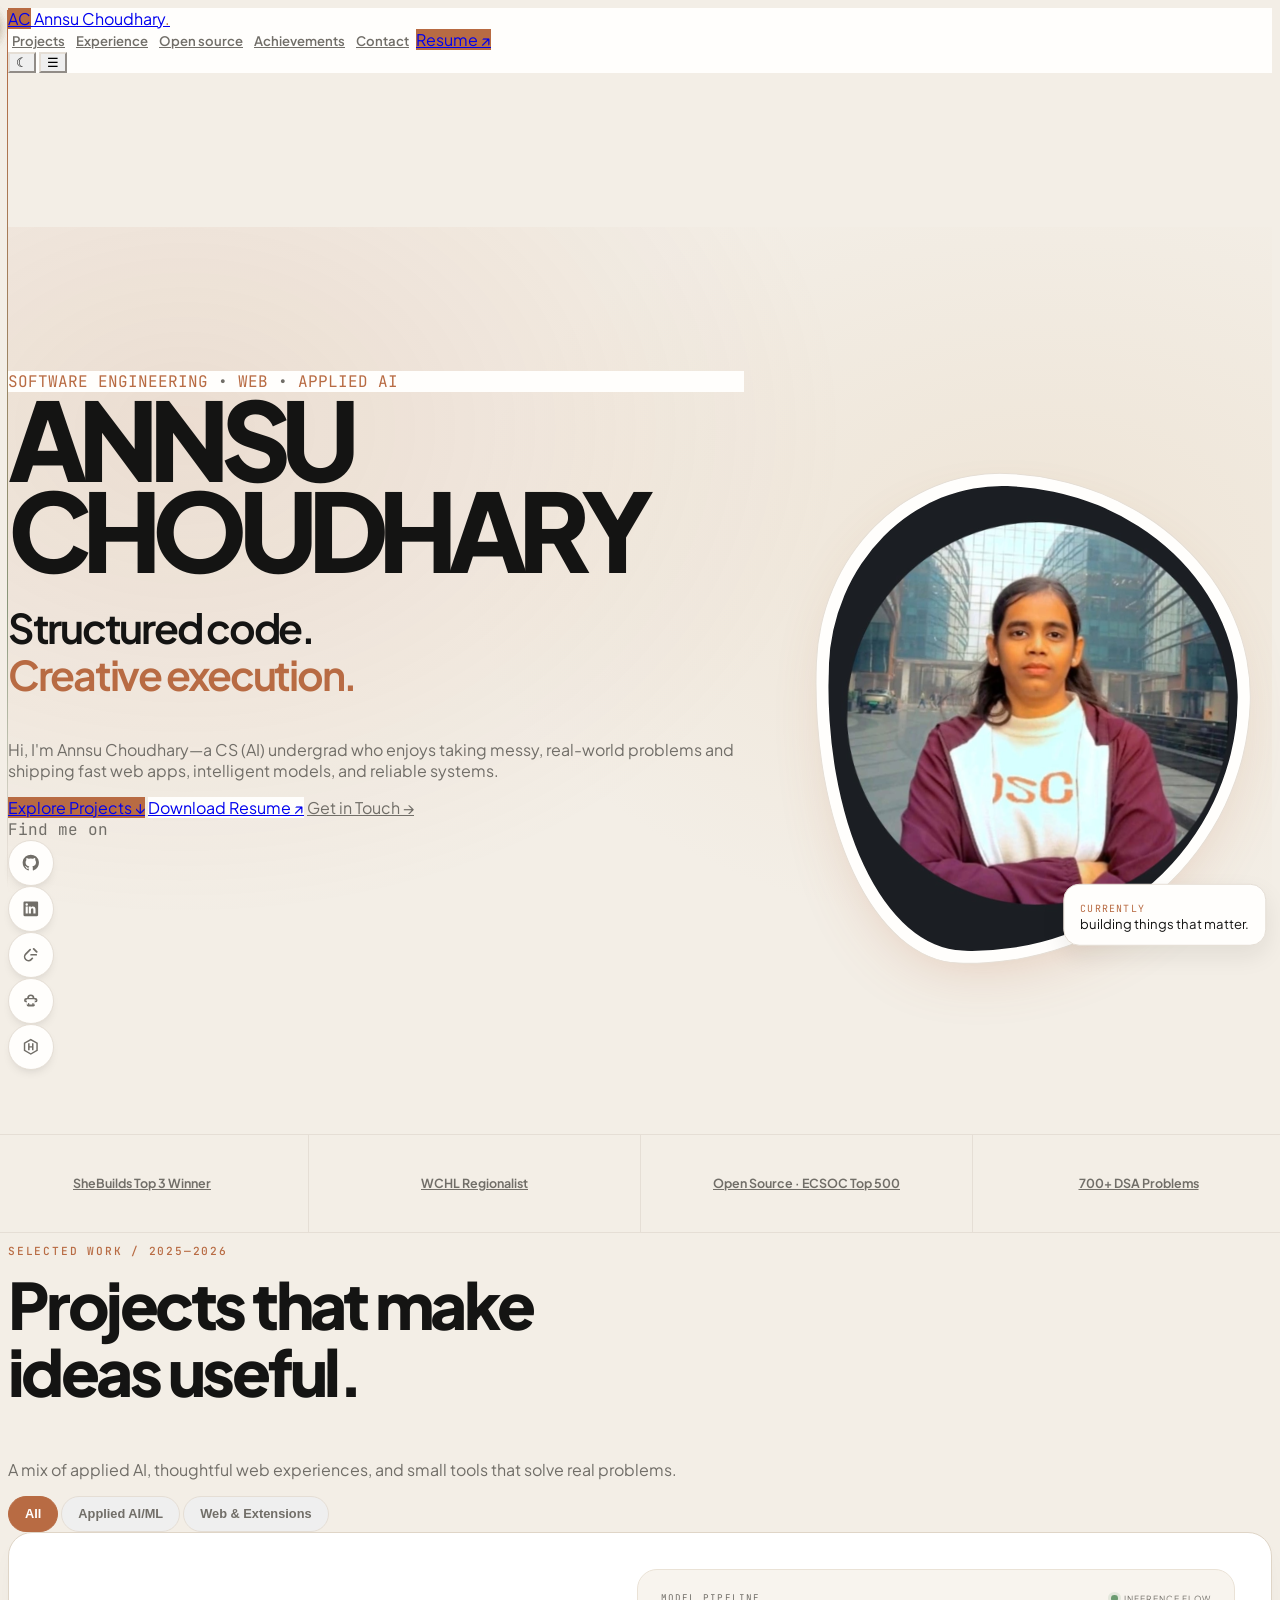
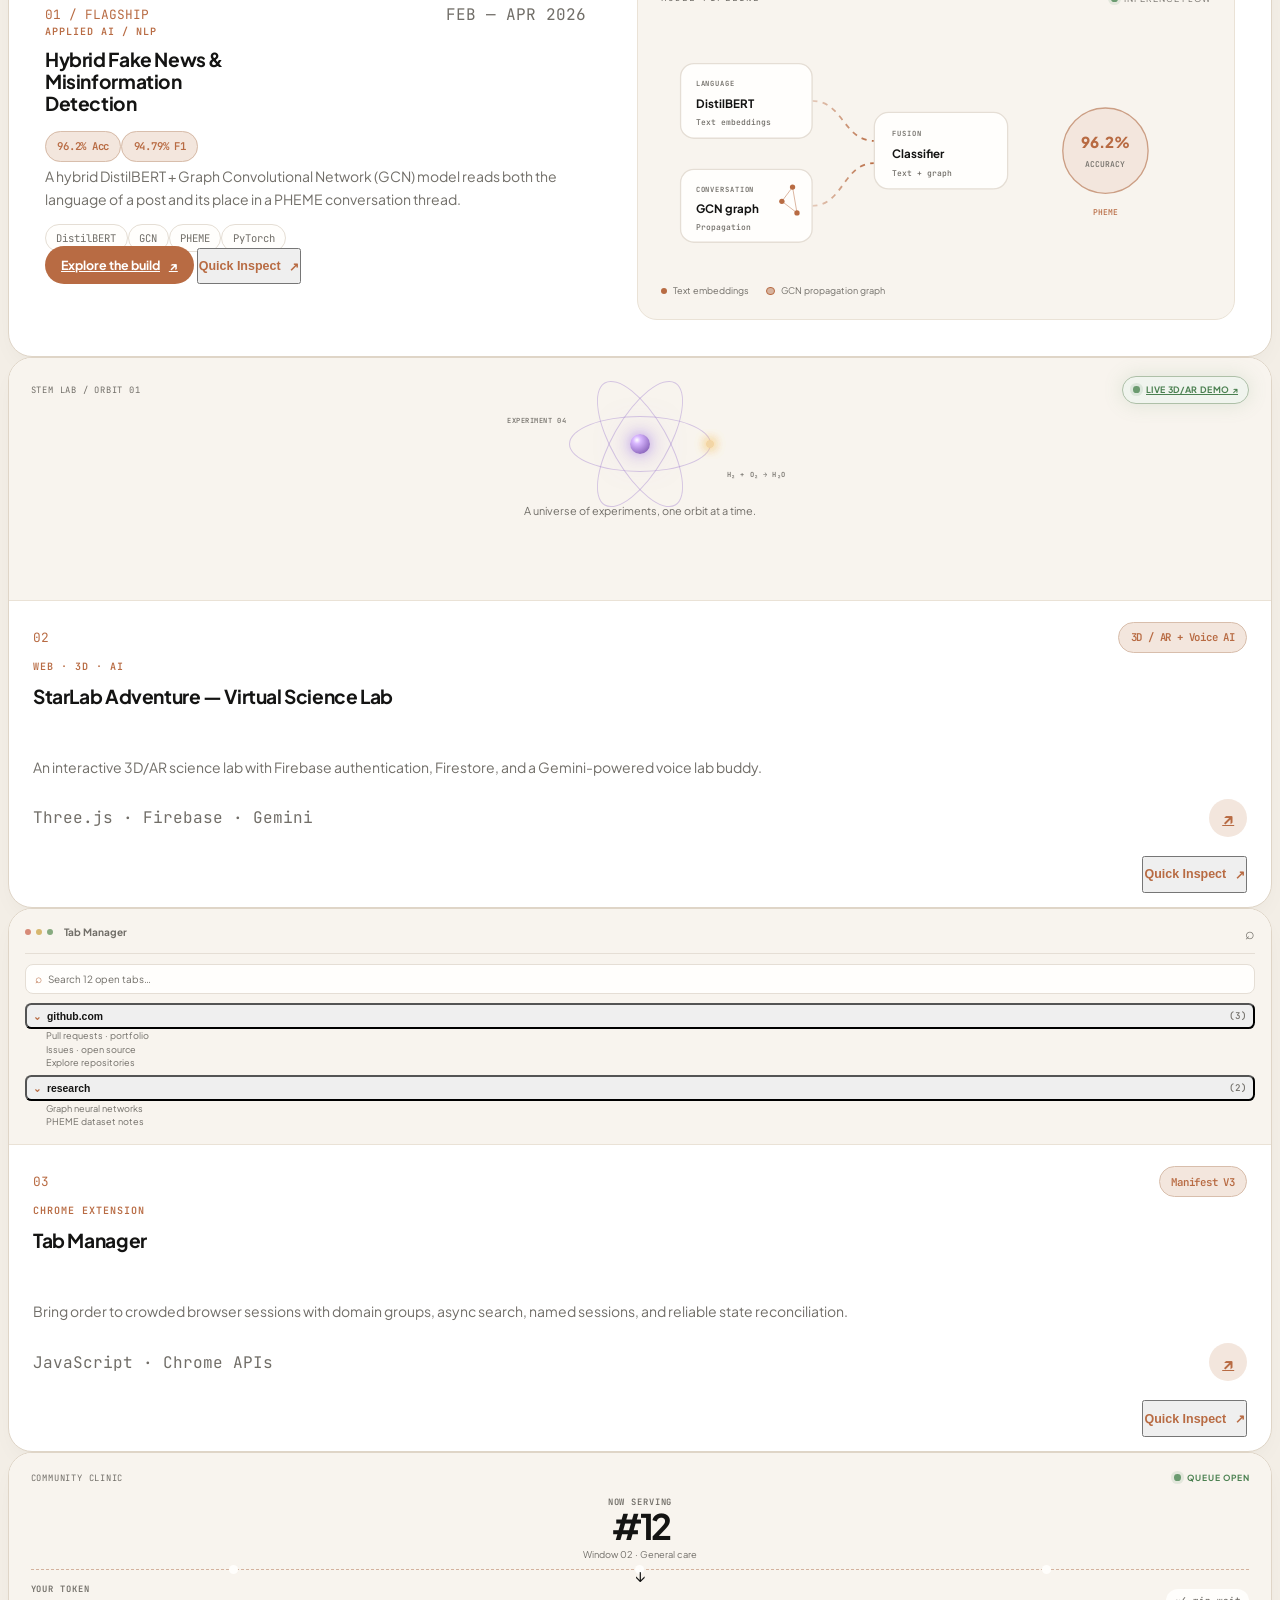
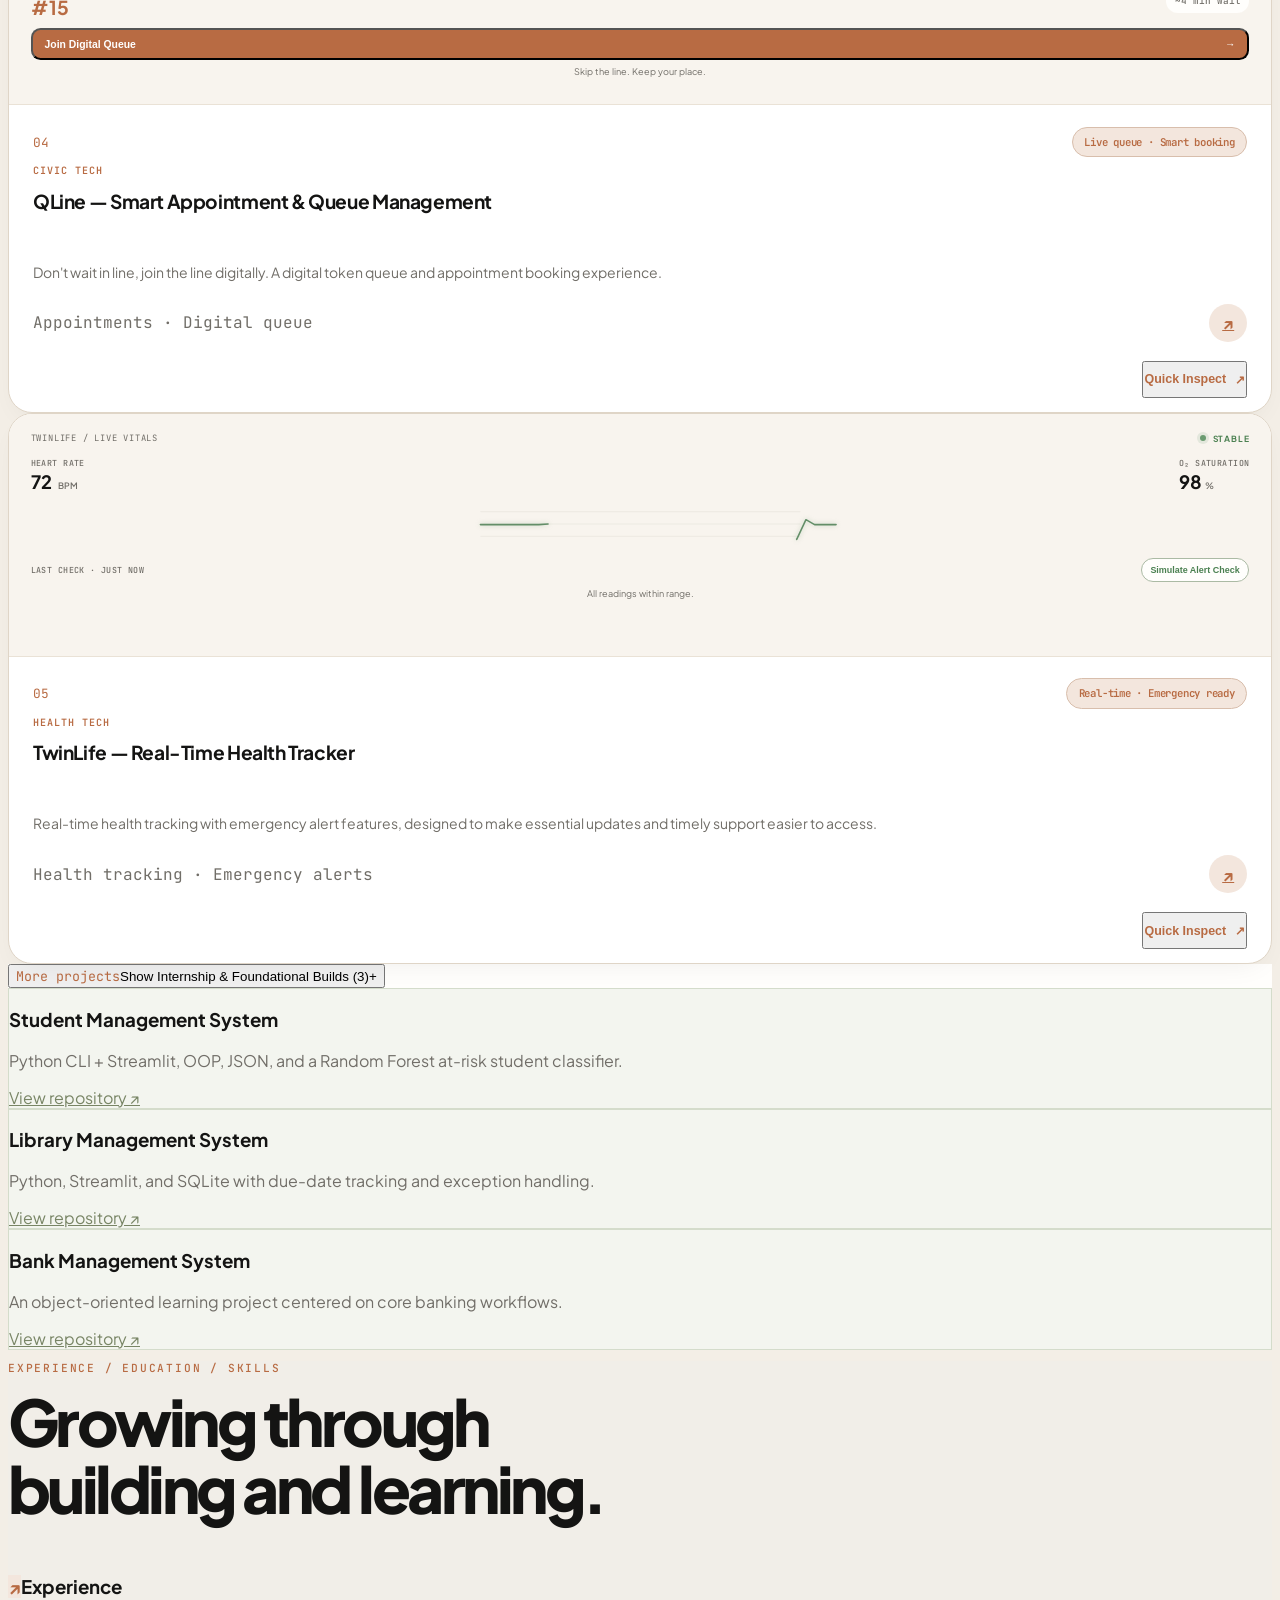
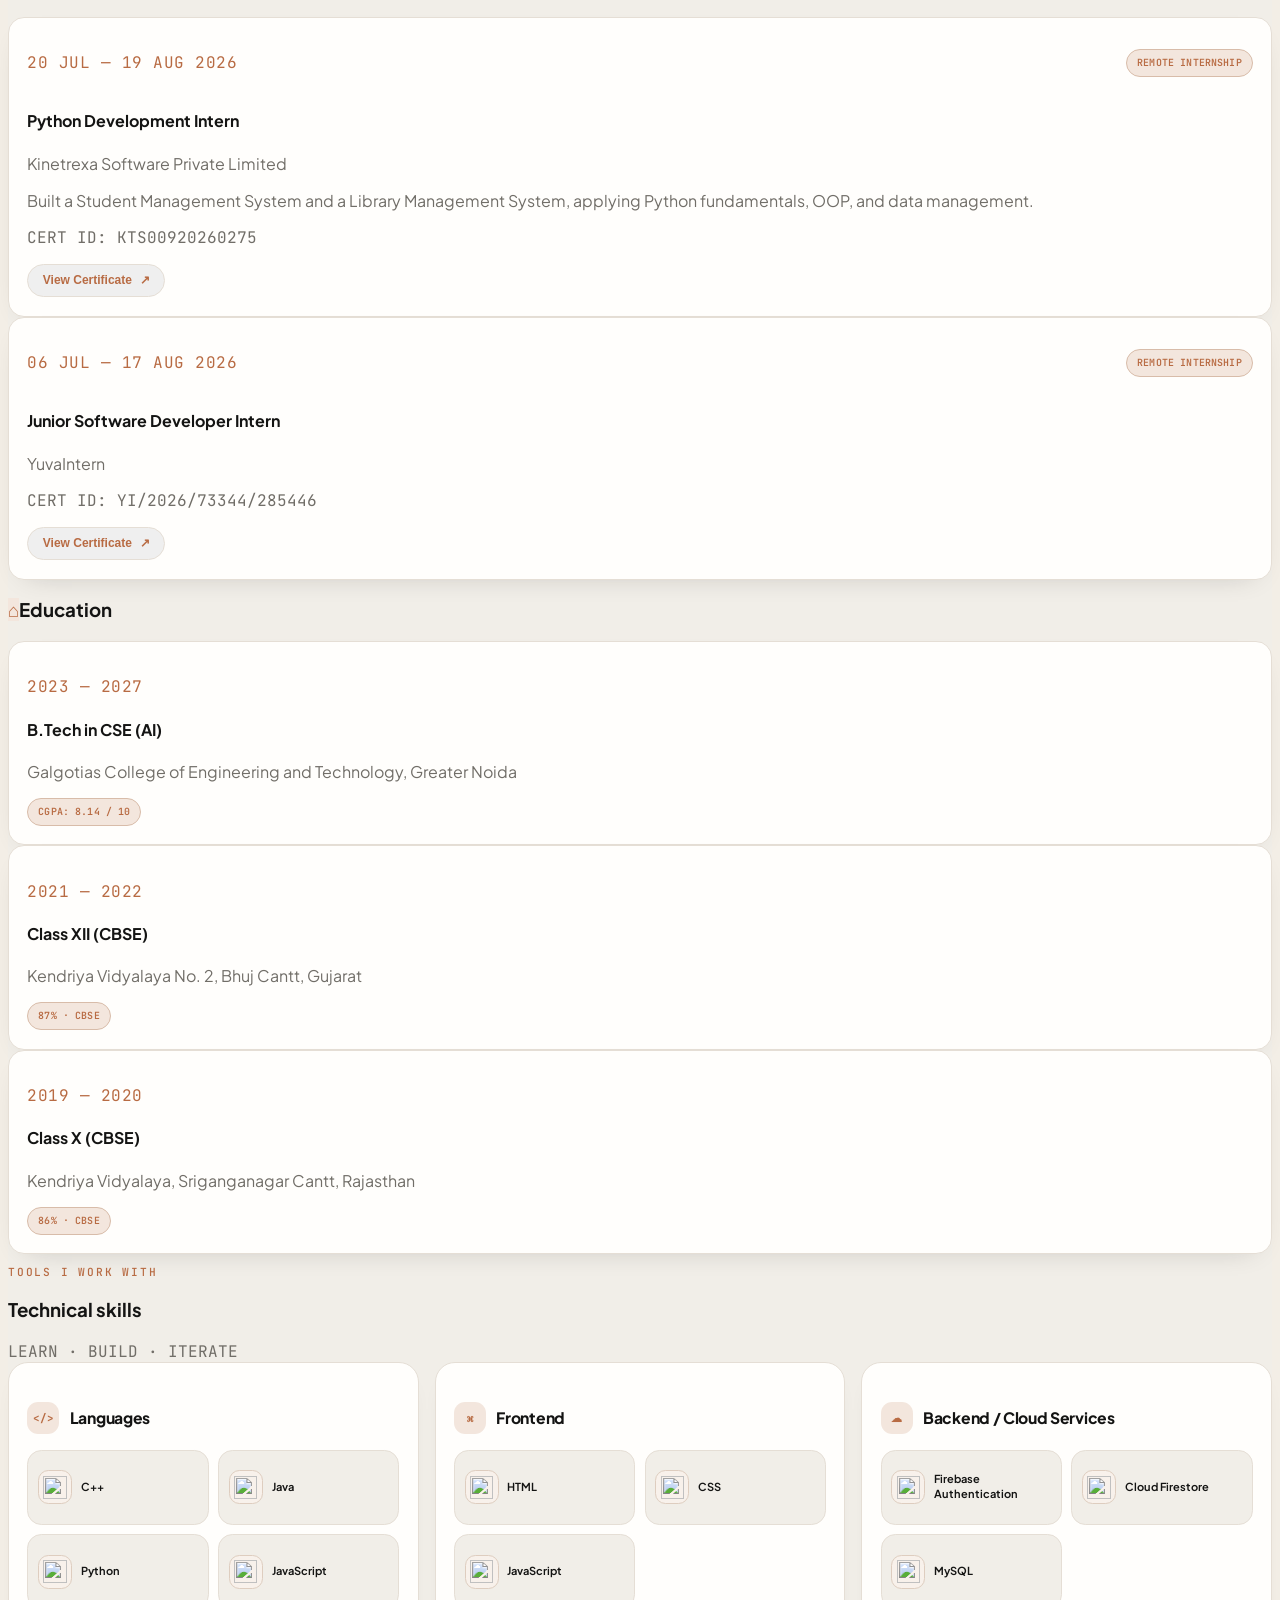
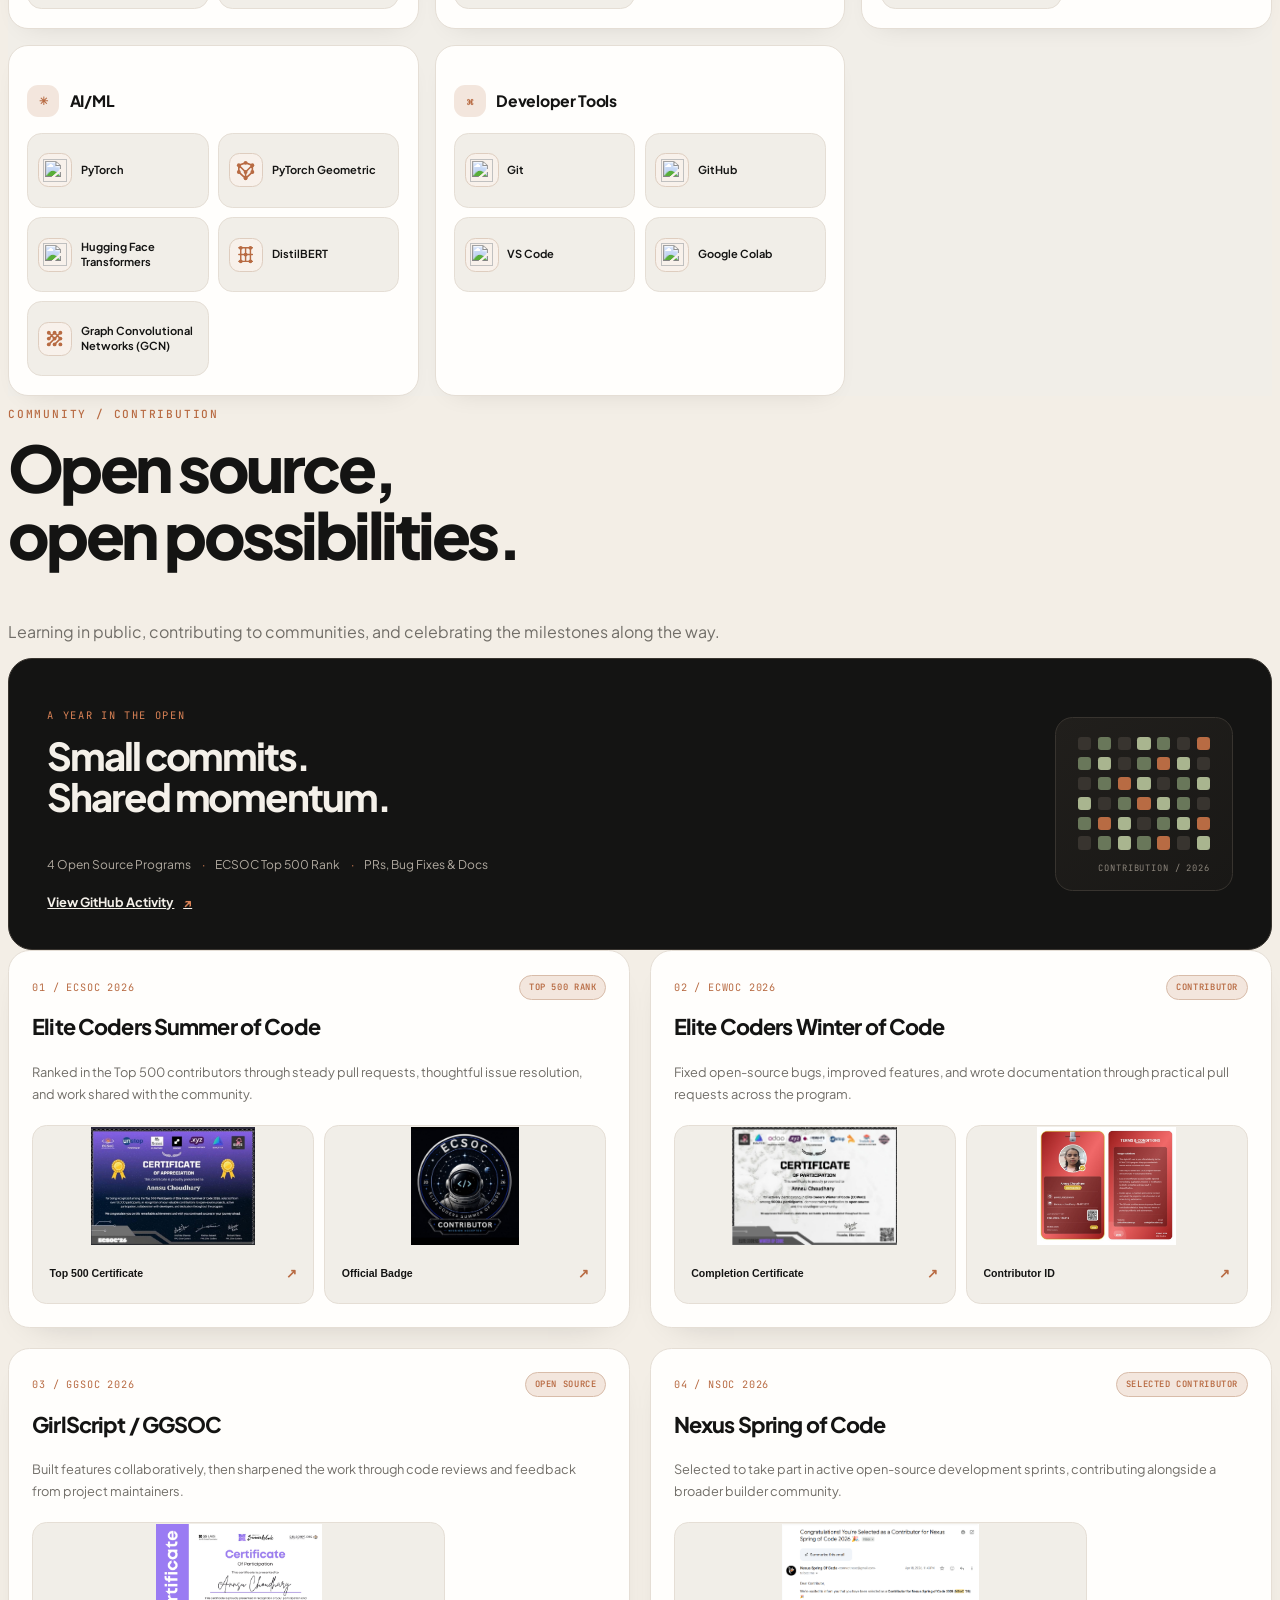
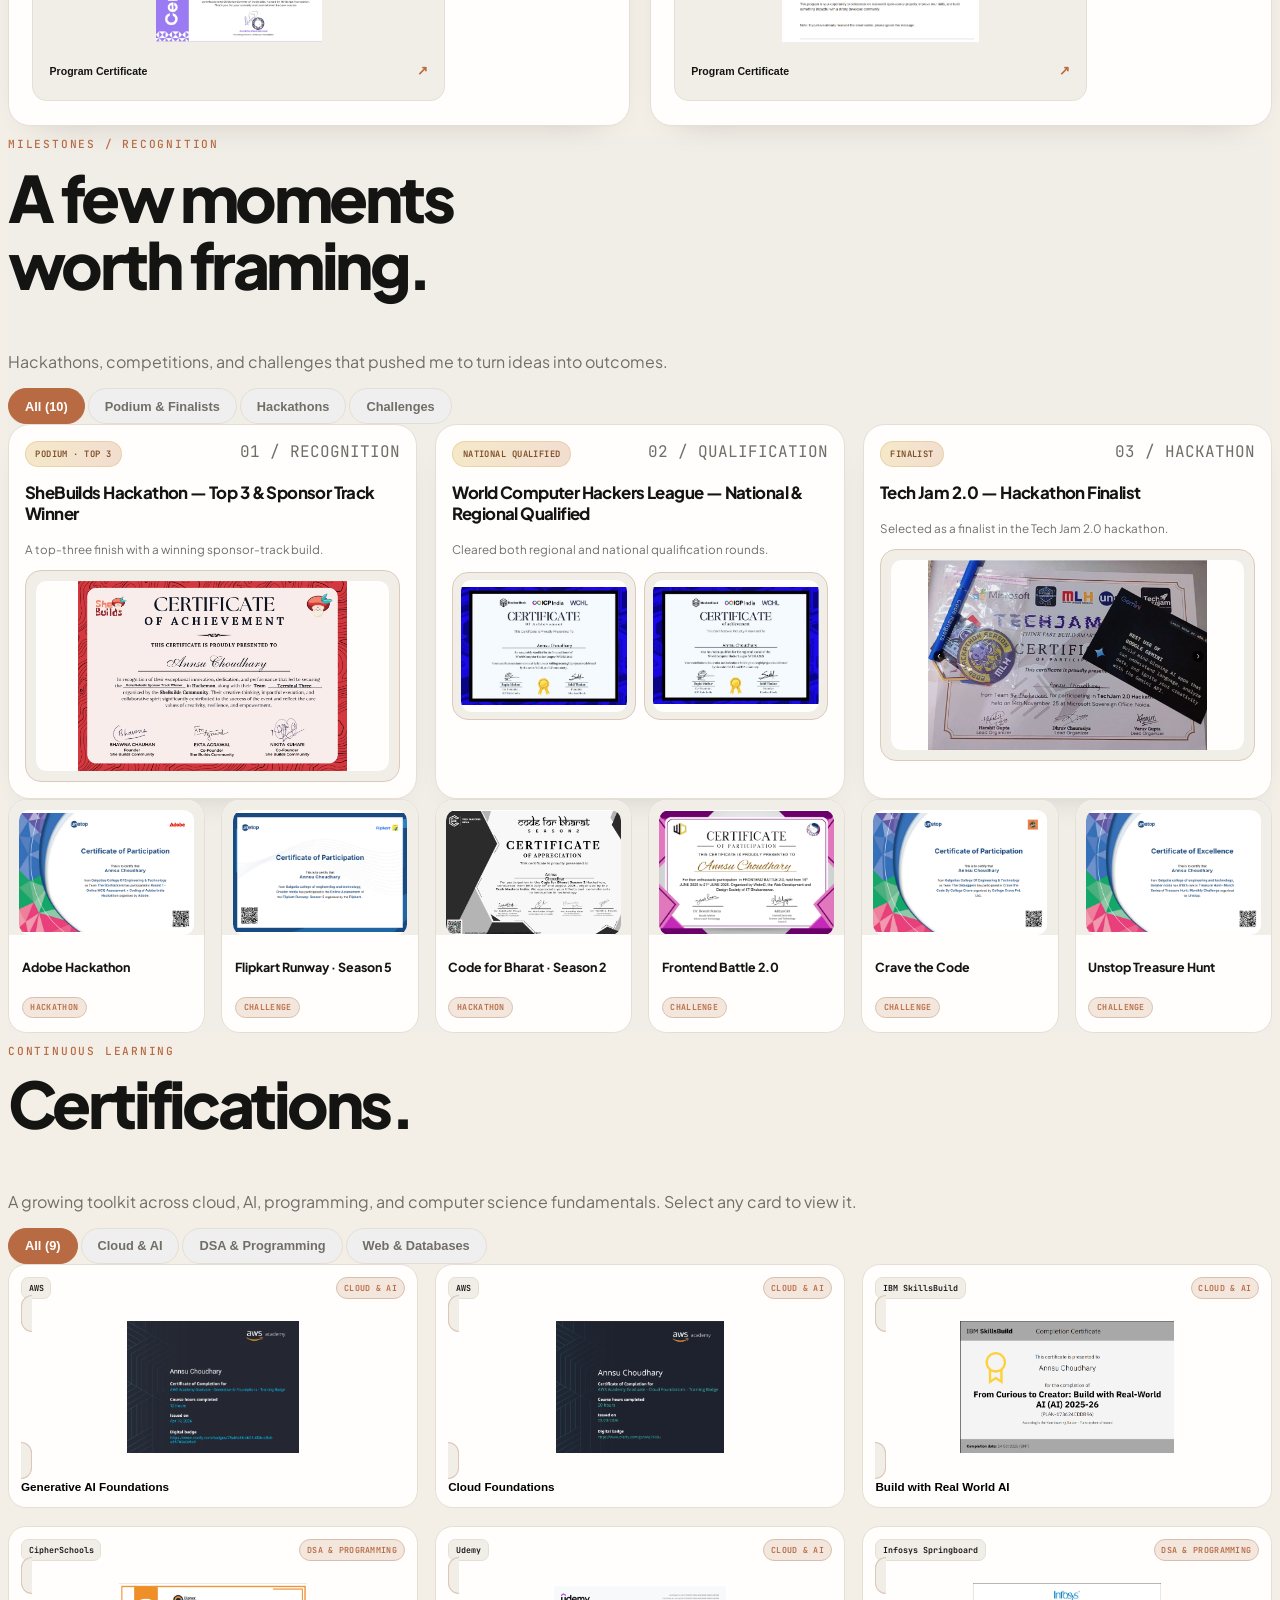
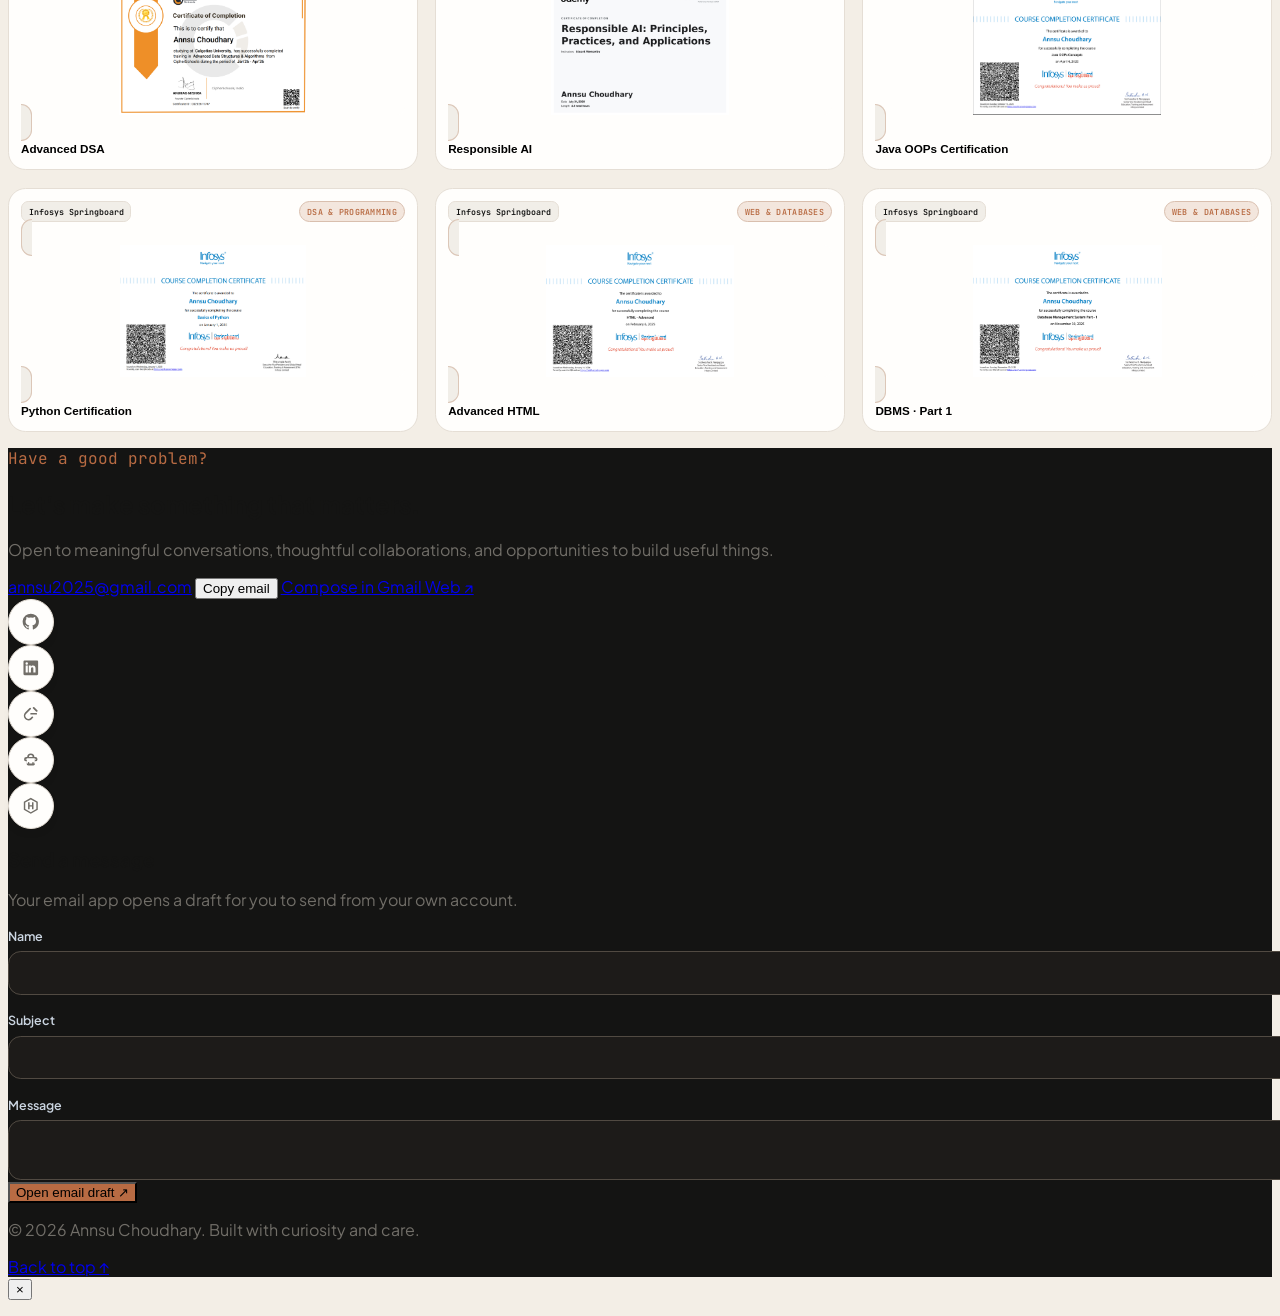
==== commit ddd5afca: "Updates" ====
--- a/index.html
+++ b/index.html
@@ -328,31 +328,45 @@
             <article class="skill-group">
               <h4 class="skill-group-title"><span class="skill-group-mark" aria-hidden="true">&lt;/&gt;</span>Languages</h4>
               <div class="skill-pill-grid">
-                <div class="skill-pill"><span class="skill-logo" aria-hidden="true"><img src="https://cdn.jsdelivr.net/gh/devicons/devicon@latest/icons/cplusplus/cplusplus-original.svg" alt="" loading="lazy" decoding="async"><span class="skill-logo-fallback">C++</span></span><span class="skill-name">C++</span></div>
-                <div class="skill-pill"><span class="skill-logo" aria-hidden="true"><img src="https://cdn.jsdelivr.net/gh/devicons/devicon@latest/icons/java/java-original.svg" alt="" loading="lazy" decoding="async"><span class="skill-logo-fallback">J</span></span><span class="skill-name">Java</span></div>
-                <div class="skill-pill"><span class="skill-logo" aria-hidden="true"><img src="https://cdn.jsdelivr.net/gh/devicons/devicon@latest/icons/python/python-original.svg" alt="" loading="lazy" decoding="async"><span class="skill-logo-fallback">Py</span></span><span class="skill-name">Python</span></div>
-                <div class="skill-pill"><span class="skill-logo" aria-hidden="true"><img src="https://cdn.jsdelivr.net/gh/devicons/devicon@latest/icons/javascript/javascript-original.svg" alt="" loading="lazy" decoding="async"><span class="skill-logo-fallback">JS</span></span><span class="skill-name">JavaScript (ES6+)</span></div>
+                <div class="skill-pill"><span class="skill-logo" aria-hidden="true"><img src="https://cdn.jsdelivr.net/gh/devicons/devicon@latest/icons/cplusplus/cplusplus-original.svg" alt="" loading="lazy" decoding="async"></span><span class="skill-name">C++</span></div>
+                <div class="skill-pill"><span class="skill-logo" aria-hidden="true"><img src="https://cdn.jsdelivr.net/gh/devicons/devicon@latest/icons/java/java-original.svg" alt="" loading="lazy" decoding="async"></span><span class="skill-name">Java</span></div>
+                <div class="skill-pill"><span class="skill-logo" aria-hidden="true"><img src="https://cdn.jsdelivr.net/gh/devicons/devicon@latest/icons/python/python-original.svg" alt="" loading="lazy" decoding="async"></span><span class="skill-name">Python</span></div>
+                <div class="skill-pill"><span class="skill-logo" aria-hidden="true"><img src="https://cdn.jsdelivr.net/gh/devicons/devicon@latest/icons/javascript/javascript-original.svg" alt="" loading="lazy" decoding="async"></span><span class="skill-name">JavaScript</span></div>
               </div>
             </article>
             <article class="skill-group">
-              <h4 class="skill-group-title"><span class="skill-group-mark" aria-hidden="true">⌘</span>Web &amp; Cloud</h4>
+              <h4 class="skill-group-title"><span class="skill-group-mark" aria-hidden="true">⌘</span>Frontend</h4>
               <div class="skill-pill-grid">
-                <div class="skill-pill"><span class="skill-logo" aria-hidden="true"><img src="https://cdn.jsdelivr.net/gh/devicons/devicon@latest/icons/html5/html5-original.svg" alt="" loading="lazy" decoding="async"><span class="skill-logo-fallback">5</span></span><span class="skill-name">HTML5</span></div>
-                <div class="skill-pill"><span class="skill-logo" aria-hidden="true"><img src="https://cdn.jsdelivr.net/gh/devicons/devicon@latest/icons/css3/css3-original.svg" alt="" loading="lazy" decoding="async"><span class="skill-logo-fallback">#</span></span><span class="skill-name">CSS3</span></div>
-                <div class="skill-pill"><span class="skill-logo" aria-hidden="true"><img src="https://cdn.jsdelivr.net/gh/devicons/devicon@latest/icons/firebase/firebase-plain.svg" alt="" loading="lazy" decoding="async"><span class="skill-logo-fallback">Fb</span></span><span class="skill-name">Firebase (Auth &amp; Firestore)</span></div>
-                <div class="skill-pill"><span class="skill-logo" aria-hidden="true"><img src="https://cdn.jsdelivr.net/gh/devicons/devicon@latest/icons/mysql/mysql-original.svg" alt="" loading="lazy" decoding="async"><span class="skill-logo-fallback">SQL</span></span><span class="skill-name">MySQL</span></div>
-                <div class="skill-pill"><span class="skill-logo" aria-hidden="true"><img src="https://cdn.jsdelivr.net/gh/devicons/devicon@latest/icons/sqlite/sqlite-original.svg" alt="" loading="lazy" decoding="async"><span class="skill-logo-fallback">DB</span></span><span class="skill-name">SQLite</span></div>
-                <div class="skill-pill"><span class="skill-logo" aria-hidden="true"><img src="https://cdn.jsdelivr.net/gh/devicons/devicon@latest/icons/spring/spring-original.svg" alt="" loading="lazy" decoding="async"><span class="skill-logo-fallback">S</span></span><span class="skill-name">Spring Boot</span></div>
+                <div class="skill-pill"><span class="skill-logo" aria-hidden="true"><img src="https://cdn.jsdelivr.net/gh/devicons/devicon@latest/icons/html5/html5-original.svg" alt="" loading="lazy" decoding="async"></span><span class="skill-name">HTML</span></div>
+                <div class="skill-pill"><span class="skill-logo" aria-hidden="true"><img src="https://cdn.jsdelivr.net/gh/devicons/devicon@latest/icons/css3/css3-original.svg" alt="" loading="lazy" decoding="async"></span><span class="skill-name">CSS</span></div>
+                <div class="skill-pill"><span class="skill-logo" aria-hidden="true"><img src="https://cdn.jsdelivr.net/gh/devicons/devicon@latest/icons/javascript/javascript-original.svg" alt="" loading="lazy" decoding="async"></span><span class="skill-name">JavaScript</span></div>
               </div>
             </article>
             <article class="skill-group">
-              <h4 class="skill-group-title"><span class="skill-group-mark" aria-hidden="true">✳</span>AI / ML</h4>
+              <h4 class="skill-group-title"><span class="skill-group-mark" aria-hidden="true">☁</span>Backend / Cloud Services</h4>
               <div class="skill-pill-grid">
-                <div class="skill-pill"><span class="skill-logo" aria-hidden="true"><img src="https://cdn.jsdelivr.net/gh/devicons/devicon@latest/icons/pytorch/pytorch-original.svg" alt="" loading="lazy" decoding="async"><span class="skill-logo-fallback">Pt</span></span><span class="skill-name">PyTorch</span></div>
-                <div class="skill-pill"><span class="skill-logo" aria-hidden="true"><img src="https://cdn.jsdelivr.net/gh/devicons/devicon@latest/icons/pytorch/pytorch-original.svg" alt="" loading="lazy" decoding="async"><span class="skill-logo-fallback">PyG</span></span><span class="skill-name">PyTorch Geometric</span></div>
-                <div class="skill-pill"><span class="skill-logo" aria-hidden="true"><img src="https://cdn.jsdelivr.net/gh/devicons/devicon@latest/icons/huggingface/huggingface-original.svg" alt="" loading="lazy" decoding="async"><span class="skill-logo-fallback">HF</span></span><span class="skill-name">Hugging Face</span></div>
-                <div class="skill-pill"><span class="skill-logo" aria-hidden="true"><img src="https://cdn.jsdelivr.net/gh/devicons/devicon@latest/icons/huggingface/huggingface-original.svg" alt="" loading="lazy" decoding="async"><span class="skill-logo-fallback">DB</span></span><span class="skill-name">DistilBERT</span></div>
-                <div class="skill-pill"><span class="skill-logo" aria-hidden="true"><span class="skill-logo-fallback">GCN</span></span><span class="skill-name">Graph Neural Networks (GCN)</span></div>
+                <div class="skill-pill"><span class="skill-logo" aria-hidden="true"><img src="https://cdn.jsdelivr.net/gh/devicons/devicon@latest/icons/firebase/firebase-plain.svg" alt="" loading="lazy" decoding="async"></span><span class="skill-name">Firebase Authentication</span></div>
+                <div class="skill-pill"><span class="skill-logo" aria-hidden="true"><img src="https://cdn.jsdelivr.net/gh/devicons/devicon@latest/icons/firebase/firebase-plain.svg" alt="" loading="lazy" decoding="async"></span><span class="skill-name">Cloud Firestore</span></div>
+                <div class="skill-pill"><span class="skill-logo" aria-hidden="true"><img src="https://cdn.jsdelivr.net/gh/devicons/devicon@latest/icons/mysql/mysql-original.svg" alt="" loading="lazy" decoding="async"></span><span class="skill-name">MySQL</span></div>
+              </div>
+            </article>
+            <article class="skill-group">
+              <h4 class="skill-group-title"><span class="skill-group-mark" aria-hidden="true">✳</span>AI/ML</h4>
+              <div class="skill-pill-grid">
+                <div class="skill-pill"><span class="skill-logo" aria-hidden="true"><img src="https://cdn.jsdelivr.net/gh/devicons/devicon@latest/icons/pytorch/pytorch-original.svg" alt="" loading="lazy" decoding="async"></span><span class="skill-name">PyTorch</span></div>
+                <div class="skill-pill"><span class="skill-logo" aria-hidden="true"><svg viewBox="0 0 24 24" focusable="false"><path d="M5 6.5 12 4l7 2.5v7L12 20l-7-6.5zM5 6.5l7 7 7-7M12 13.5V20" fill="none" stroke="currentColor" stroke-linecap="round" stroke-linejoin="round" stroke-width="1.7"/><circle cx="5" cy="6.5" r="2" fill="currentColor"/><circle cx="12" cy="4" r="2" fill="currentColor"/><circle cx="19" cy="6.5" r="2" fill="currentColor"/><circle cx="5" cy="13.5" r="2" fill="currentColor"/><circle cx="12" cy="13.5" r="2" fill="currentColor"/><circle cx="19" cy="13.5" r="2" fill="currentColor"/><circle cx="12" cy="20" r="2" fill="currentColor"/></svg></span><span class="skill-name">PyTorch Geometric</span></div>
+                <div class="skill-pill"><span class="skill-logo" aria-hidden="true"><img src="https://cdn.jsdelivr.net/gh/devicons/devicon@latest/icons/huggingface/huggingface-original.svg" alt="" loading="lazy" decoding="async"></span><span class="skill-name">Hugging Face Transformers</span></div>
+                <div class="skill-pill"><span class="skill-logo" aria-hidden="true"><svg viewBox="0 0 24 24" focusable="false"><path d="M5 5h14M5 12h14M5 19h14M7 5v14m5-14v14m5-14v14" fill="none" stroke="currentColor" stroke-linecap="round" stroke-width="1.5"/><circle cx="7" cy="5" r="2" fill="currentColor"/><circle cx="17" cy="5" r="2" fill="currentColor"/><circle cx="12" cy="12" r="2" fill="currentColor"/><circle cx="7" cy="19" r="2" fill="currentColor"/><circle cx="17" cy="19" r="2" fill="currentColor"/></svg></span><span class="skill-name">DistilBERT</span></div>
+                <div class="skill-pill"><span class="skill-logo" aria-hidden="true"><svg viewBox="0 0 24 24" focusable="false"><path d="m6 6 6 6-6 6m6-12-6 6m6-6 6 6-6 6m6-12-6 6" fill="none" stroke="currentColor" stroke-linecap="round" stroke-linejoin="round" stroke-width="1.6"/><circle cx="6" cy="6" r="2" fill="currentColor"/><circle cx="6" cy="12" r="2" fill="currentColor"/><circle cx="6" cy="18" r="2" fill="currentColor"/><circle cx="12" cy="6" r="2" fill="currentColor"/><circle cx="12" cy="12" r="2" fill="currentColor"/><circle cx="12" cy="18" r="2" fill="currentColor"/><circle cx="18" cy="6" r="2" fill="currentColor"/><circle cx="18" cy="12" r="2" fill="currentColor"/><circle cx="18" cy="18" r="2" fill="currentColor"/></svg></span><span class="skill-name">Graph Convolutional Networks (GCN)</span></div>
+              </div>
+            </article>
+            <article class="skill-group">
+              <h4 class="skill-group-title"><span class="skill-group-mark" aria-hidden="true">⌘</span>Developer Tools</h4>
+              <div class="skill-pill-grid">
+                <div class="skill-pill"><span class="skill-logo" aria-hidden="true"><img src="https://cdn.jsdelivr.net/gh/devicons/devicon@latest/icons/git/git-original.svg" alt="" loading="lazy" decoding="async"></span><span class="skill-name">Git</span></div>
+                <div class="skill-pill"><span class="skill-logo" aria-hidden="true"><img src="https://cdn.jsdelivr.net/gh/devicons/devicon@latest/icons/github/github-original.svg" alt="" loading="lazy" decoding="async"></span><span class="skill-name">GitHub</span></div>
+                <div class="skill-pill"><span class="skill-logo" aria-hidden="true"><img src="https://cdn.jsdelivr.net/gh/devicons/devicon@latest/icons/vscode/vscode-original.svg" alt="" loading="lazy" decoding="async"></span><span class="skill-name">VS Code</span></div>
+                <div class="skill-pill"><span class="skill-logo" aria-hidden="true"><img src="https://cdn.jsdelivr.net/gh/devicons/devicon@latest/icons/googlecolab/googlecolab-original.svg" alt="" loading="lazy" decoding="async"></span><span class="skill-name">Google Colab</span></div>
               </div>
             </article>
           </div>
@@ -1067,10 +1081,7 @@
     .skill-pill { display: flex; min-width: 0; min-height: 3.45rem; align-items: center; gap: .55rem; border: 1px solid var(--line); border-radius: .9rem; background: var(--paper-alt); padding: .55rem .6rem; color: var(--ink); font-size: .69rem; font-weight: 650; line-height: 1.35; transition: transform .2s, border-color .2s, box-shadow .2s, background-color .2s; }
     .skill-pill:hover { transform: translateY(-3px); border-color: color-mix(in srgb, var(--accent) 45%, var(--line)); background: var(--surface); box-shadow: 0 10px 22px -14px color-mix(in srgb, var(--accent) 55%, transparent); }
     .skill-logo { position: relative; display: grid; width: 2rem; height: 2rem; flex: 0 0 auto; place-items: center; overflow: hidden; border: 1px solid color-mix(in srgb, var(--accent) 15%, var(--line)); border-radius: .65rem; background: color-mix(in srgb, var(--accent-soft) 55%, var(--surface)); color: var(--accent); }
-    .skill-logo img { display: none; width: 1.45rem; height: 1.45rem; object-fit: contain; }
-    .skill-logo.has-image img { display: block; }
-    .skill-logo-fallback { display: grid; min-width: 1.25rem; place-items: center; font-family: "JetBrains Mono", monospace; font-size: .57rem; font-weight: 700; letter-spacing: -.04em; }
-    .skill-logo.has-image .skill-logo-fallback { display: none; }
+    .skill-logo img, .skill-logo svg { display: block; width: 1.45rem; height: 1.45rem; object-fit: contain; }
     .skill-name { min-width: 0; }
     #achievements .achievement-featured-grid { display: grid; grid-template-columns: minmax(0, 1fr); gap: 1rem; }
     #achievements .achievement-card { min-width: 0; overflow: hidden; border: 1px solid var(--line); border-radius: 1.35rem; background: var(--surface); padding: 1rem; box-shadow: 0 14px 36px -28px rgba(20, 20, 19, .32); transition: transform .22s, border-color .22s, box-shadow .22s; }
@@ -1316,16 +1327,6 @@
         projectDialog.showModal();
       });
     });
-    document.querySelectorAll(".skill-logo img").forEach((logo) => {
-      const wrapper = logo.closest(".skill-logo");
-      if (!wrapper) return;
-      const updateLogo = () => wrapper.classList.toggle("has-image", logo.naturalWidth > 0);
-      if (logo.complete) updateLogo();
-      else {
-        logo.addEventListener("load", updateLogo, { once: true });
-        logo.addEventListener("error", updateLogo, { once: true });
-      }
-    });
     document.getElementById("project-dialog-close").addEventListener("click", () => projectDialog.close());
 
     const buildsToggle = document.getElementById("builds-toggle");
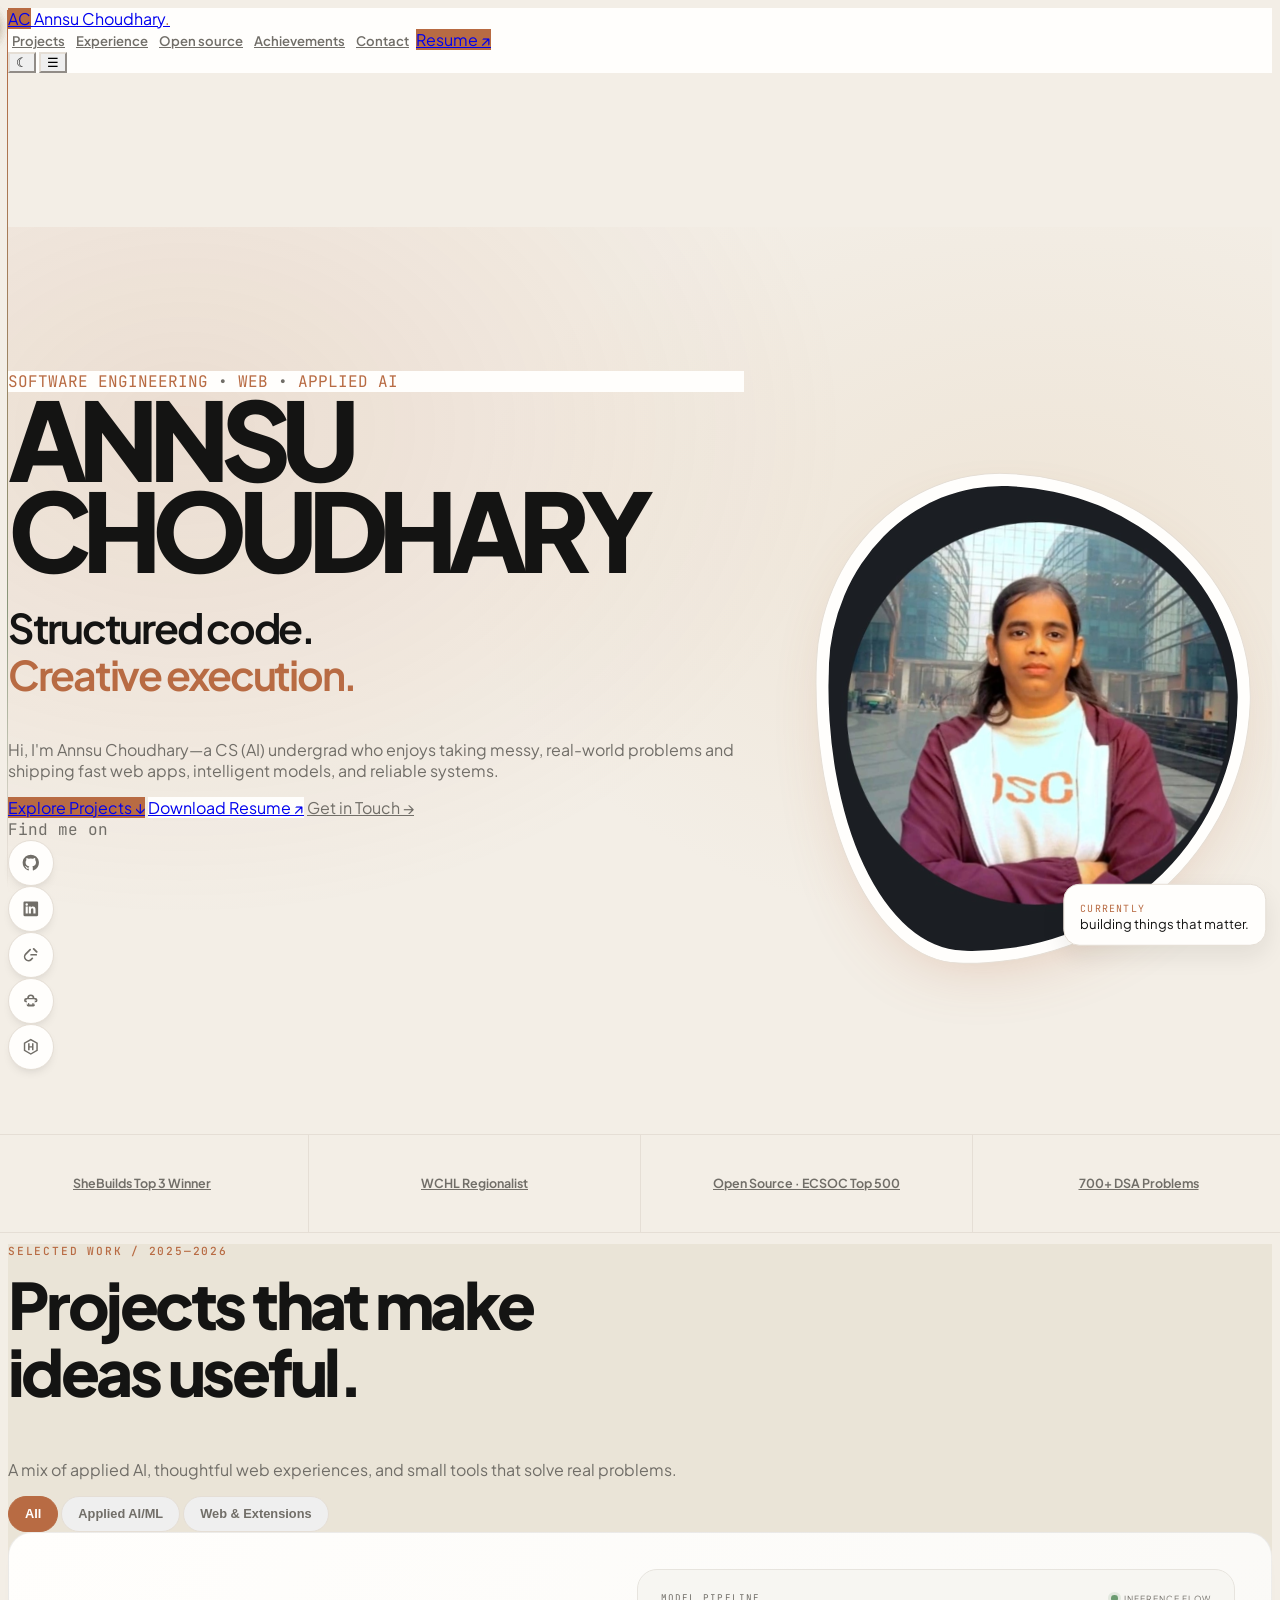
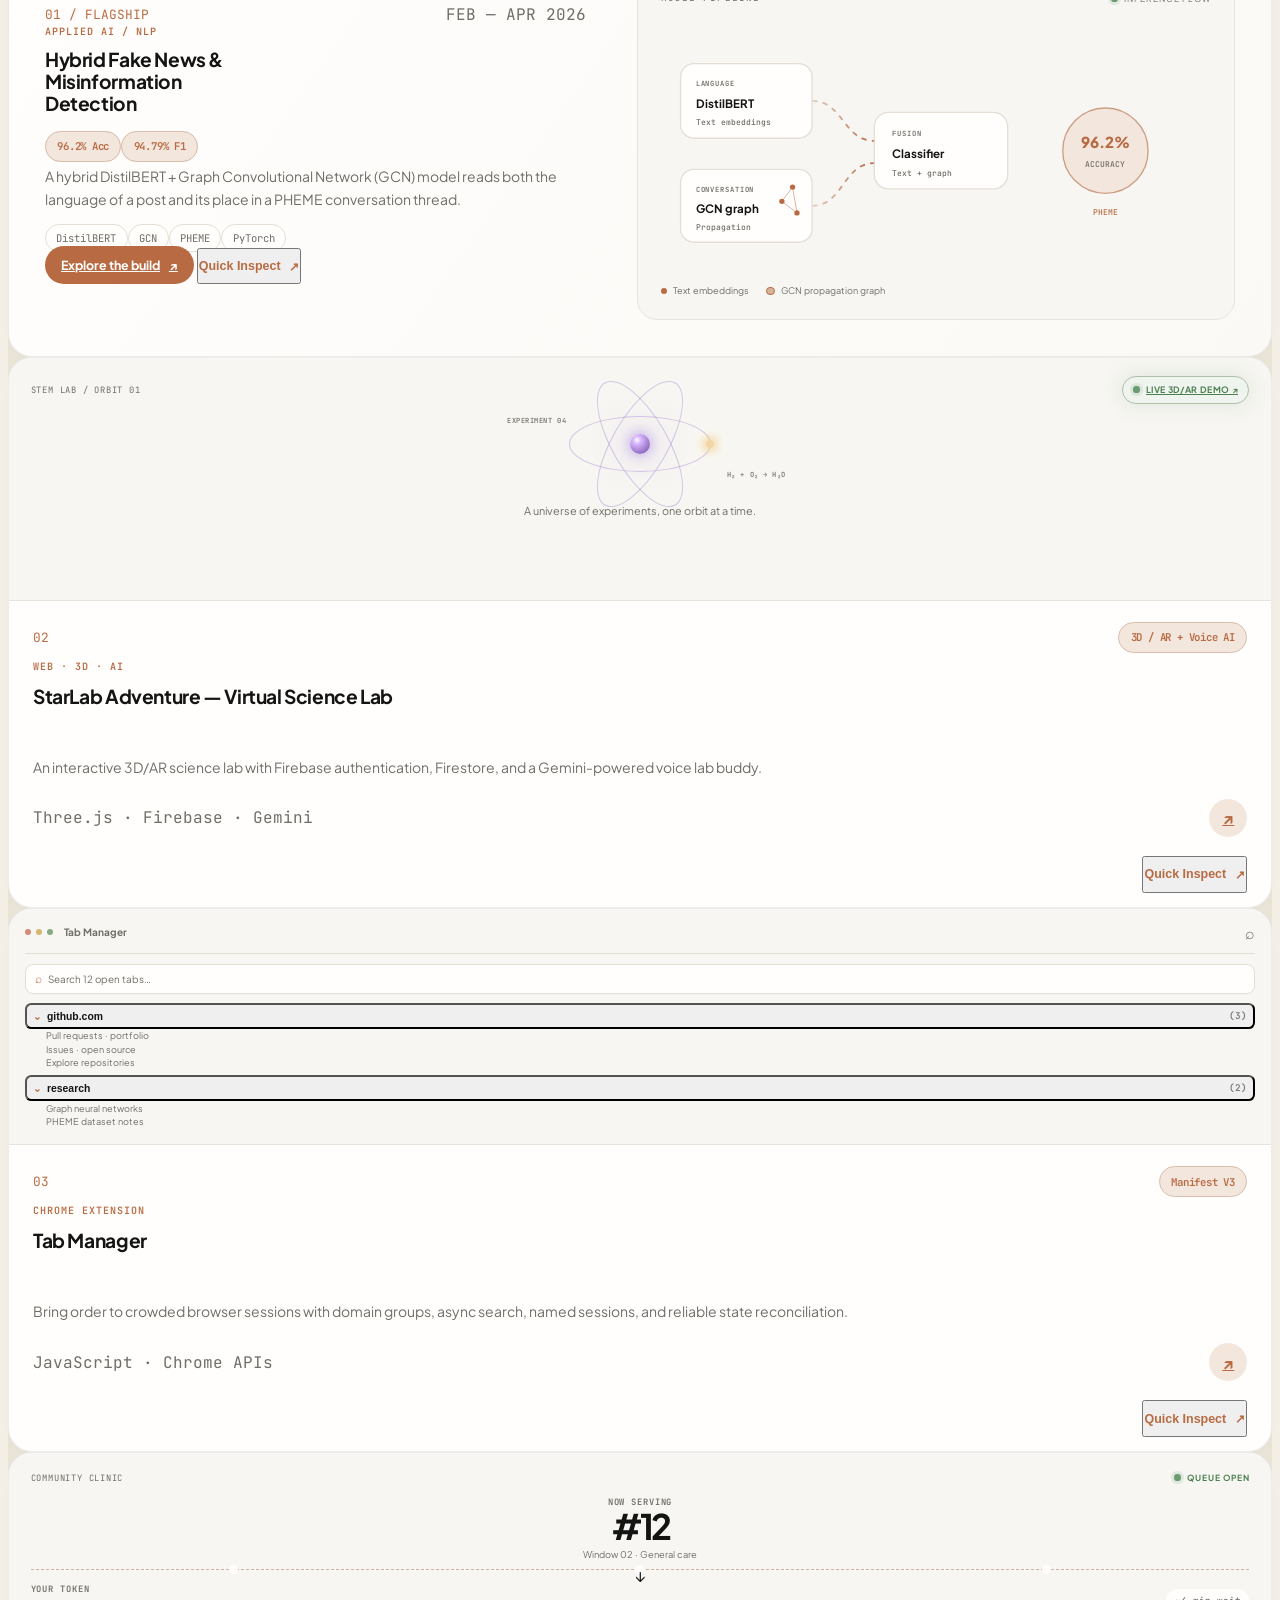
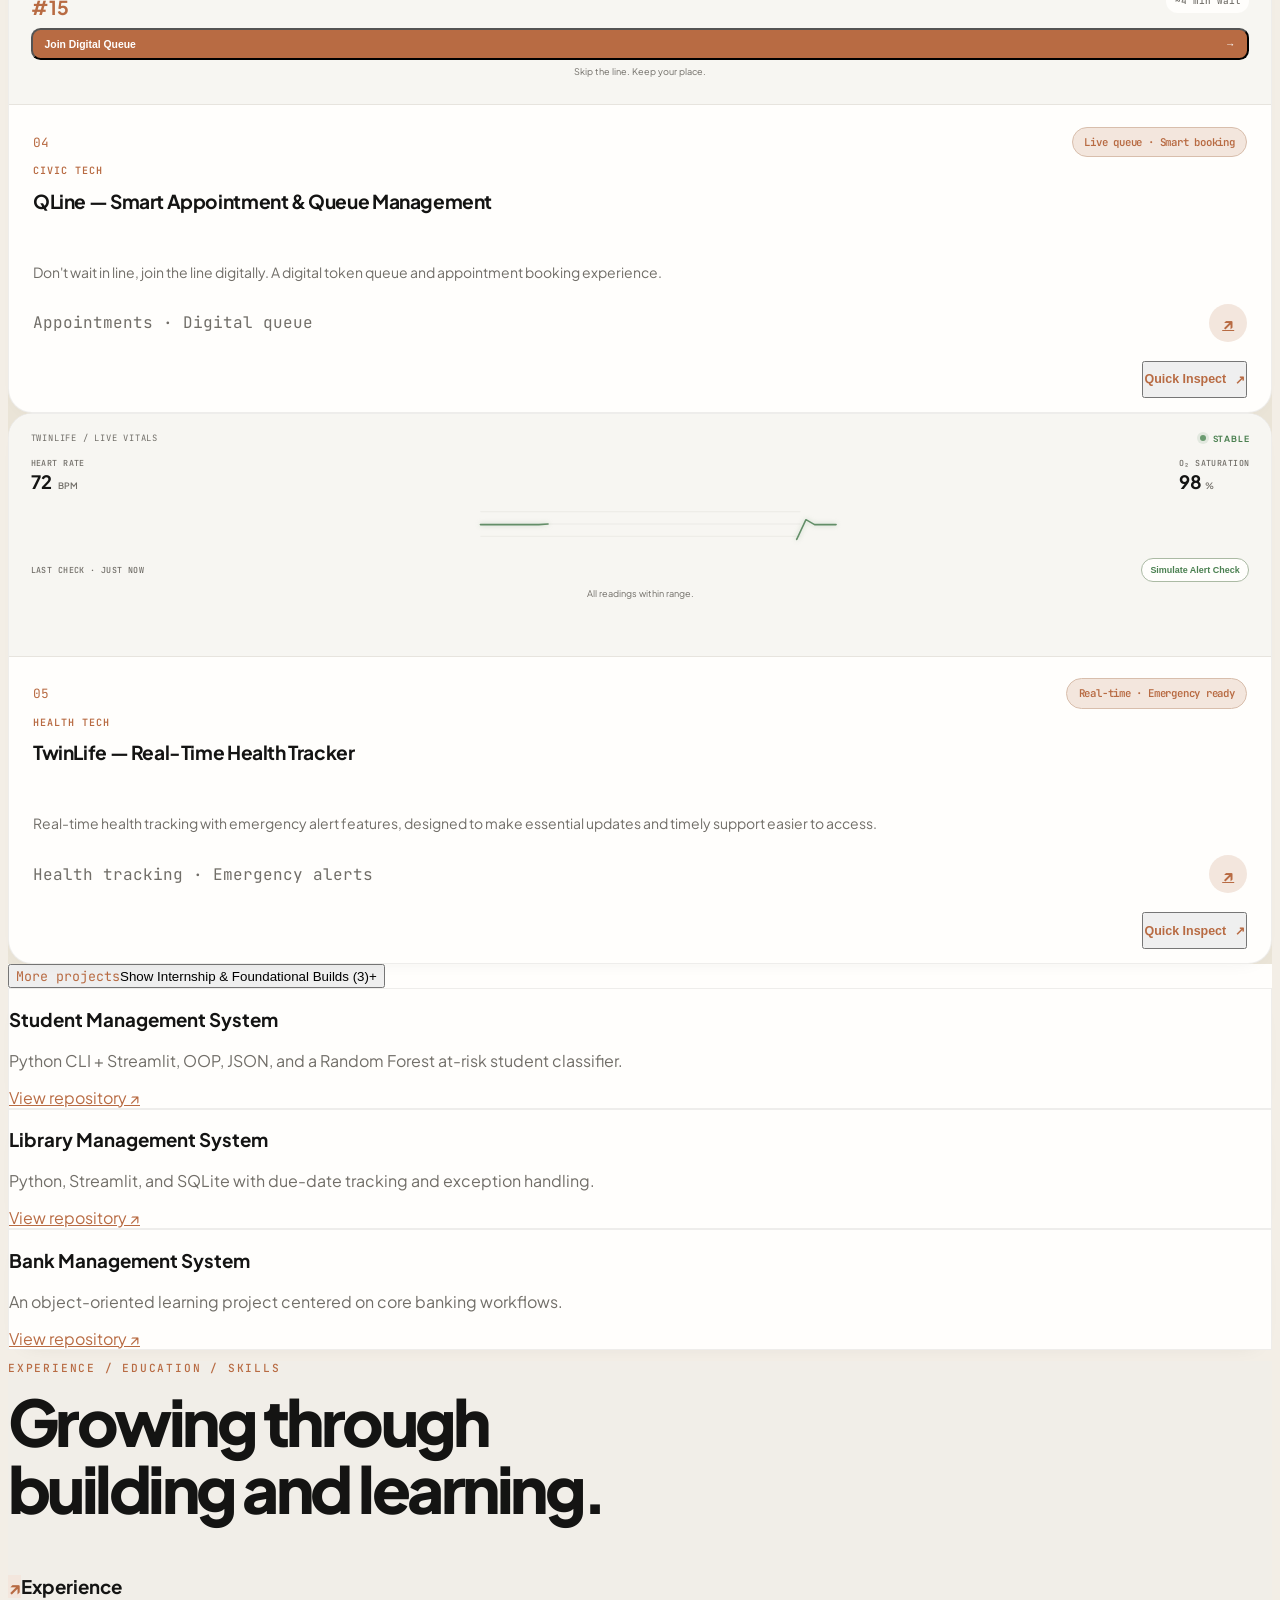
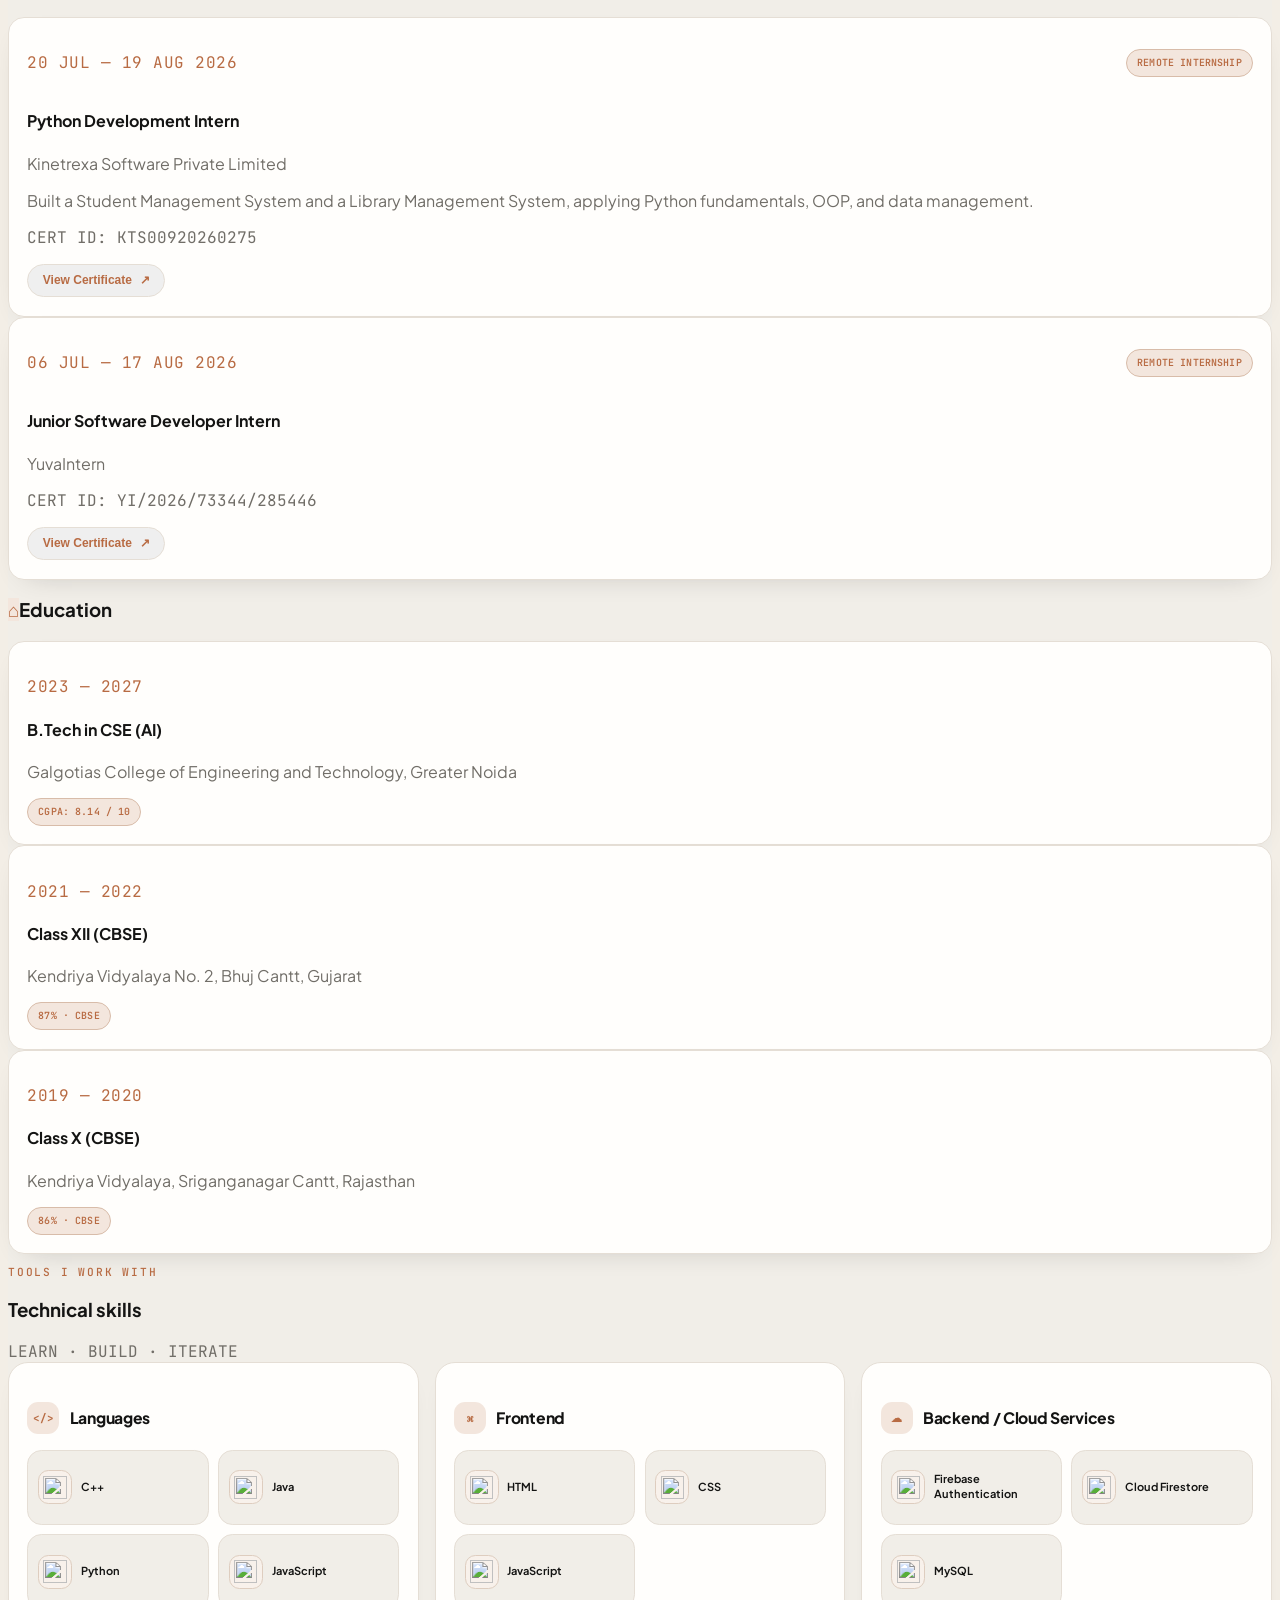
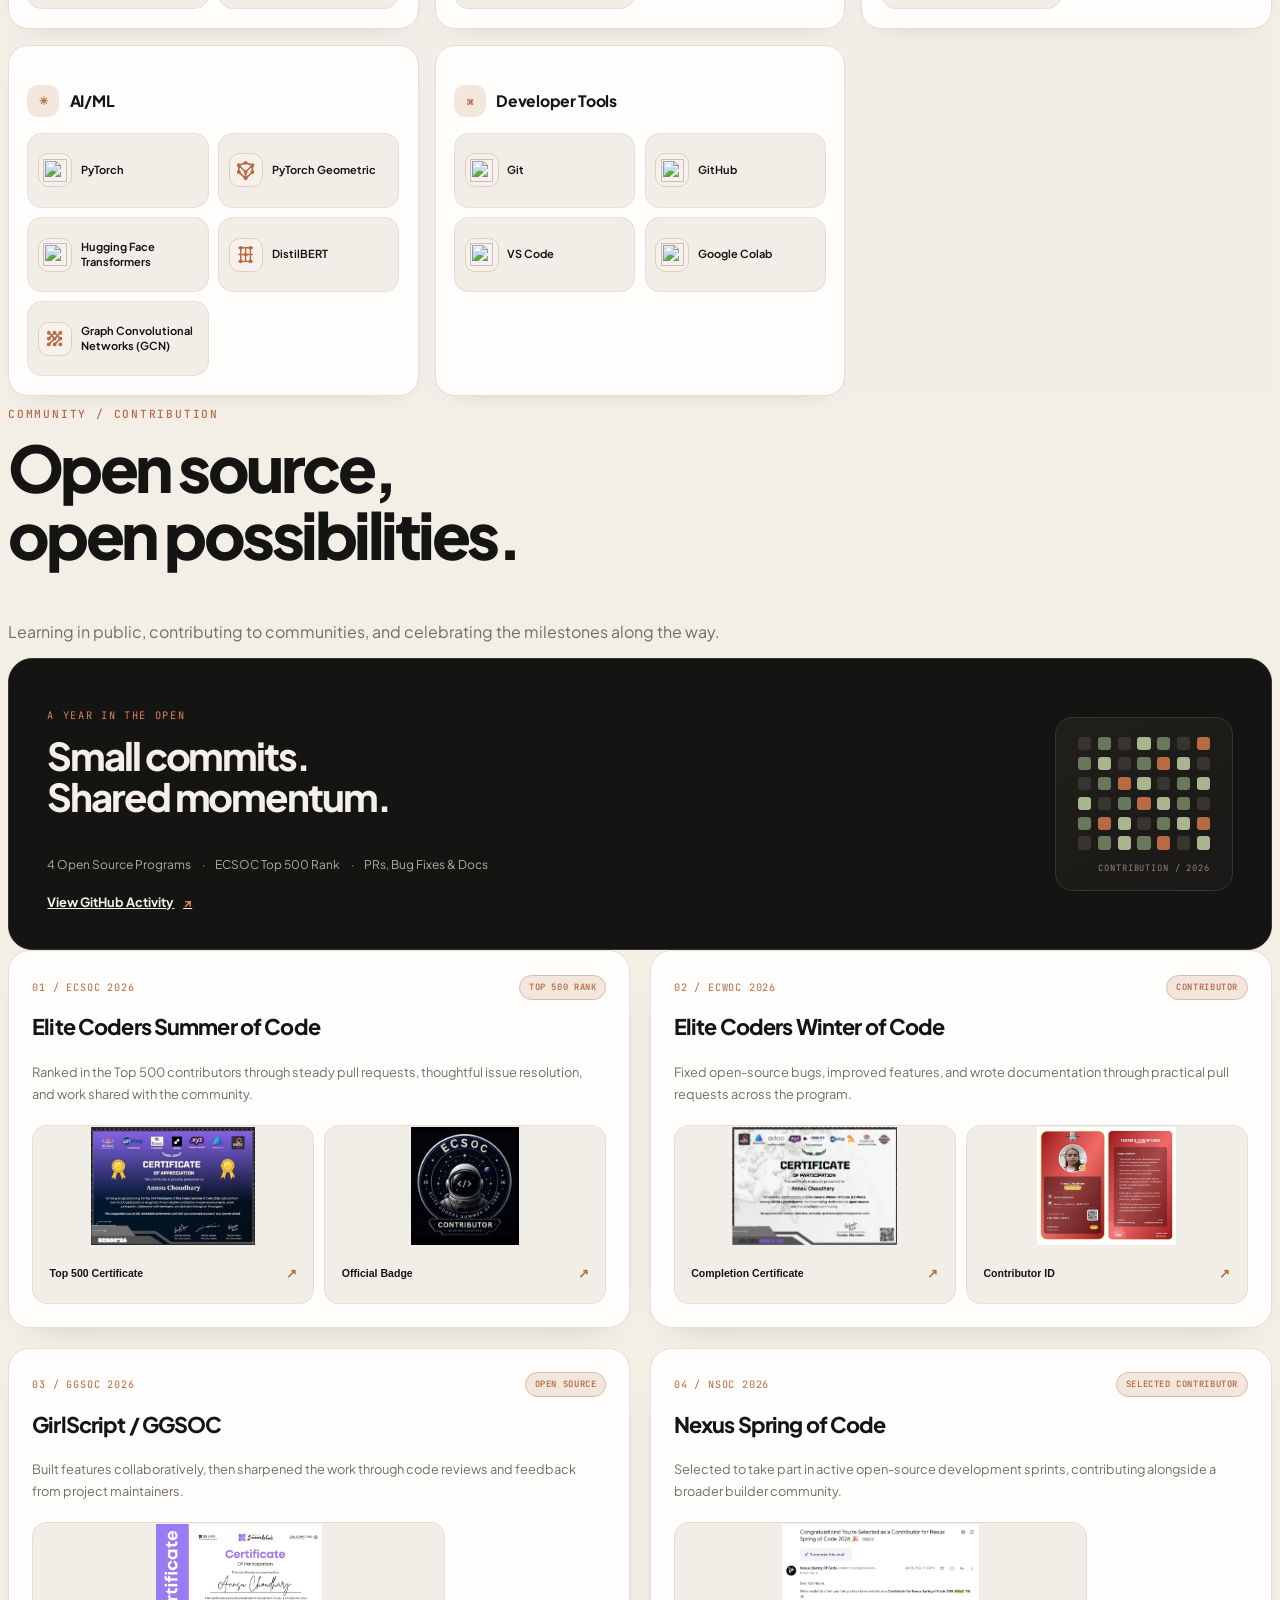
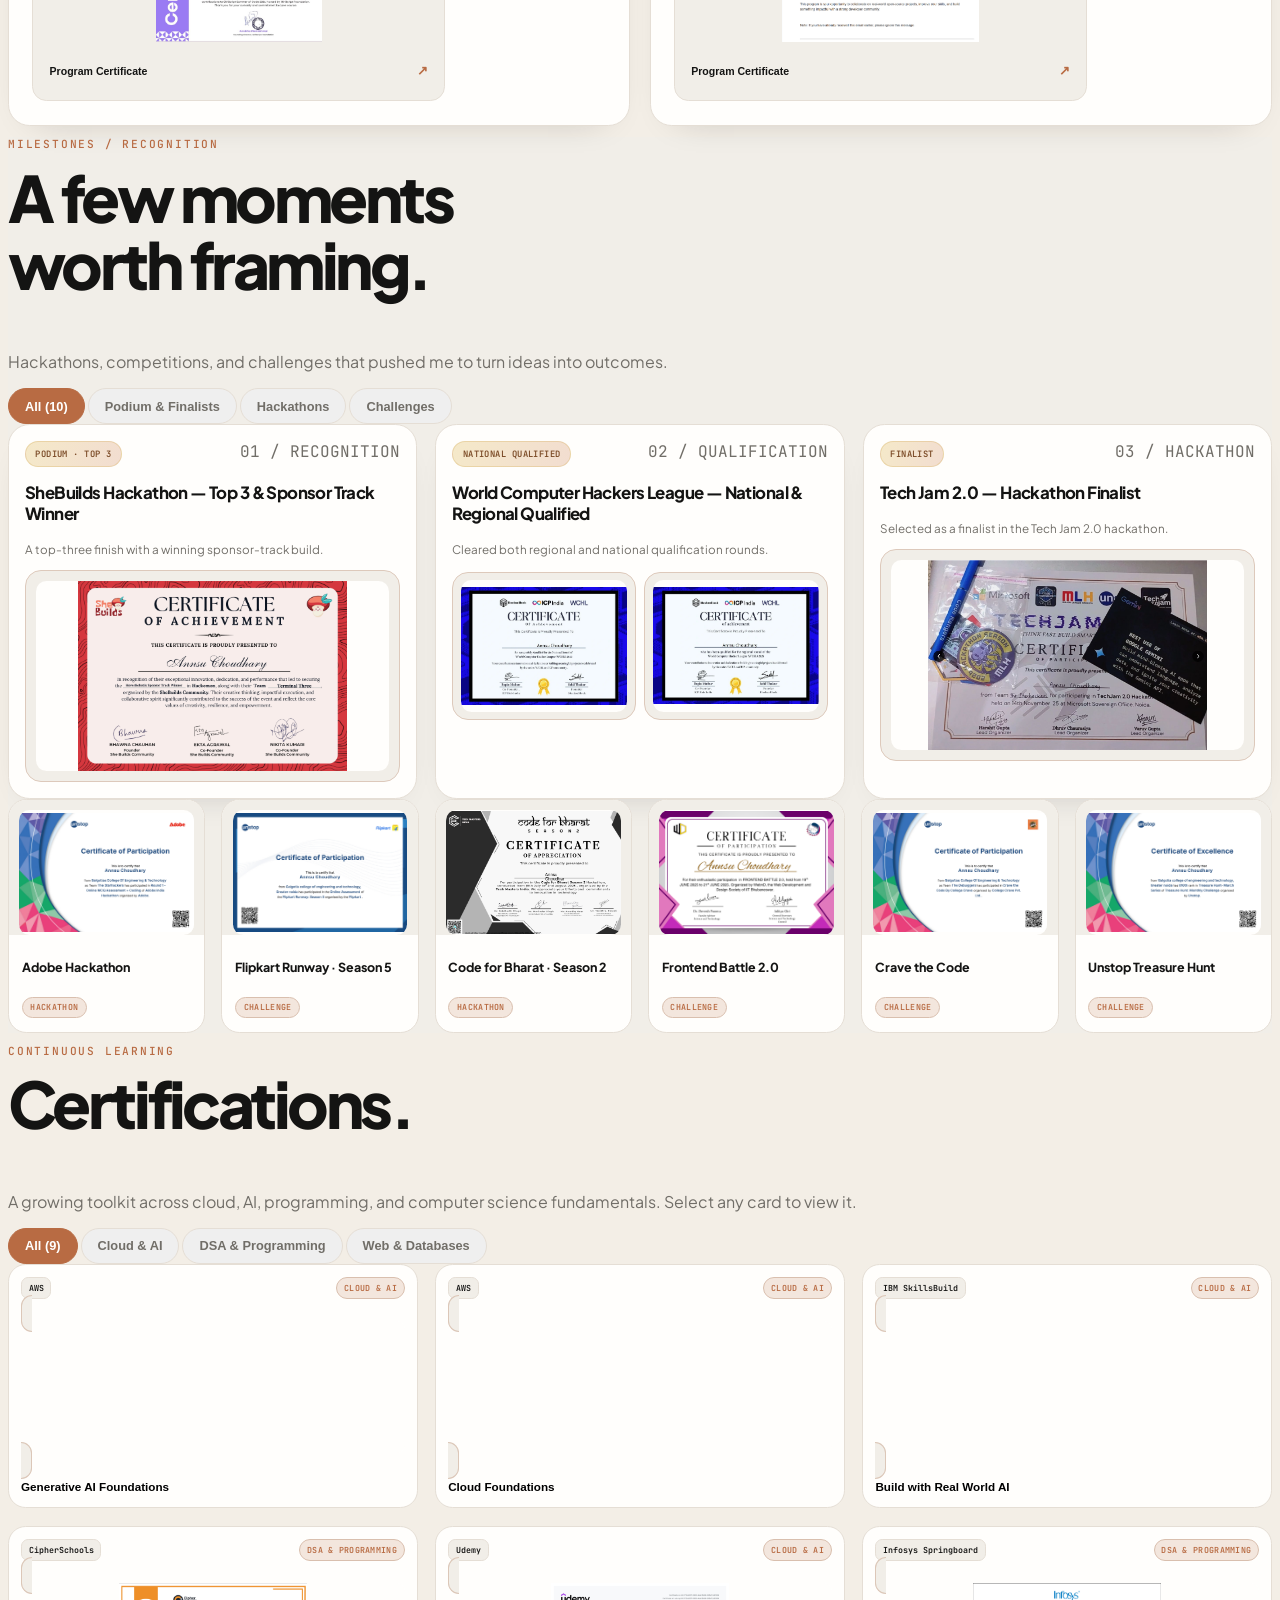
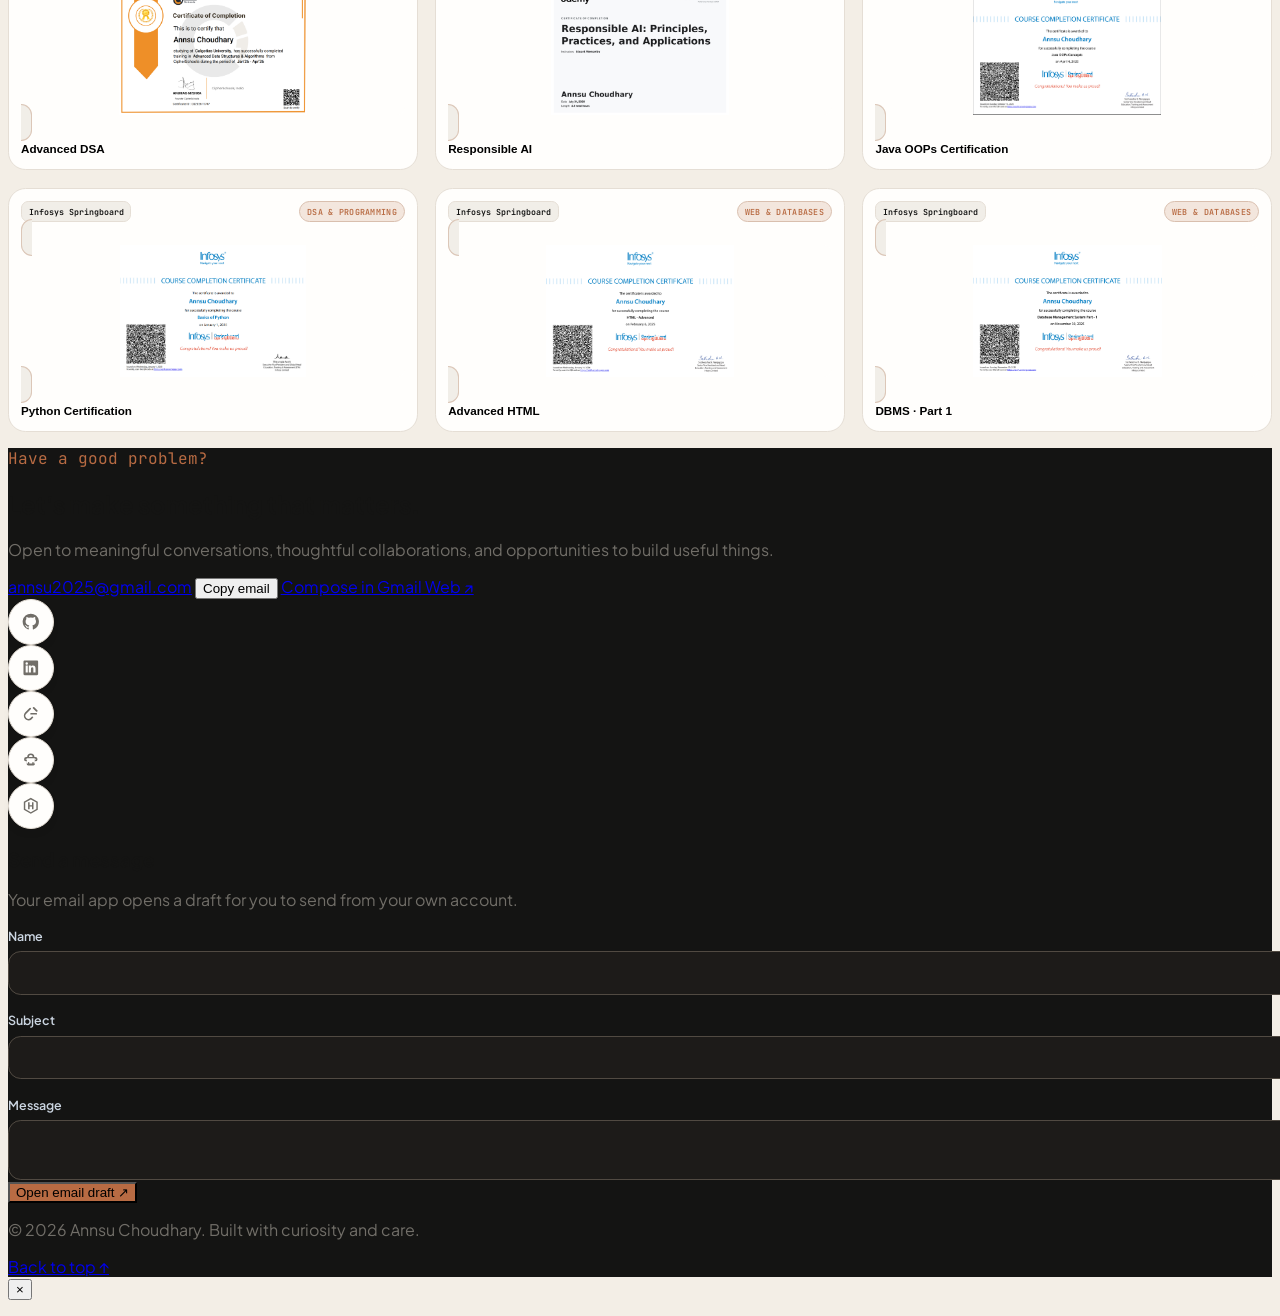
==== commit 4f48f940: "updates" ====
--- a/index.html
+++ b/index.html
@@ -48,594 +48,6 @@
       *, *::before, *::after { scroll-behavior: auto !important; animation-duration: .01ms !important; transition-duration: .01ms !important; }
     }
   </style>
-</head>
-<body class="bg-slate-50 text-slate-800 antialiased transition-colors duration-300 dark:bg-slate-950 dark:text-slate-100">
-  <header class="glass-nav fixed inset-x-0 top-0 z-40 border-b border-slate-200/70 bg-white/80 dark:border-slate-800/80 dark:bg-slate-950/80">
-    <nav class="mx-auto flex max-w-7xl items-center justify-between px-5 py-3.5 lg:px-8" aria-label="Main navigation">
-      <a href="#home" class="flex items-center gap-2.5 font-bold tracking-tight" aria-label="Annsu Choudhary, home">
-        <span class="grid h-9 w-9 place-items-center rounded-xl bg-indigo-600 text-sm text-white">AC</span>
-        <span>Annsu Choudhary<span class="text-indigo-600">.</span></span>
-      </a>
-      <div id="nav-menu" class="absolute left-0 right-0 top-full hidden flex-col gap-1 border-b border-slate-200 bg-white p-4 shadow-lg dark:border-slate-800 dark:bg-slate-950 md:static md:flex md:flex-row md:items-center md:gap-6 md:border-0 md:bg-transparent md:p-0 md:shadow-none dark:md:bg-transparent">
-        <a class="nav-link" href="#projects">Projects</a>
-        <a class="nav-link" href="#experience">Experience</a>
-        <a class="nav-link" href="#open-source">Open source</a>
-        <a class="nav-link" href="#achievements">Achievements</a>
-        <a class="nav-link" href="#contact">Contact</a>
-        <a href="Annsu%20Sep%20Resume.pdf" download="Annsu_Choudhary_Resume.pdf" class="mt-2 inline-flex items-center justify-center rounded-full bg-indigo-600 px-4 py-2 text-sm font-semibold text-white transition hover:bg-indigo-700 md:mt-0">Resume <span aria-hidden="true" class="ml-2">↗</span></a>
-      </div>
-      <div class="ml-auto flex items-center gap-2 md:ml-5">
-        <button id="theme-toggle" type="button" class="grid h-10 w-10 place-items-center rounded-full border border-slate-200 text-lg transition hover:border-indigo-400 hover:text-indigo-600 dark:border-slate-700 dark:hover:text-indigo-300" aria-label="Switch to dark mode" title="Toggle color theme">
-          <span id="theme-icon" aria-hidden="true">☾</span>
-        </button>
-        <button id="menu-toggle" type="button" class="grid h-10 w-10 place-items-center rounded-full border border-slate-200 text-xl md:hidden dark:border-slate-700" aria-expanded="false" aria-controls="nav-menu" aria-label="Open navigation menu">
-          <span aria-hidden="true">☰</span>
-        </button>
-      </div>
-    </nav>
-  </header>
-
-  <svg class="hidden" aria-hidden="true" focusable="false">
-    <symbol id="social-github" viewBox="0 0 24 24">
-      <path fill="currentColor" d="M12 .9a11.1 11.1 0 0 0-3.51 21.63c.56.1.76-.24.76-.54v-2.08c-3.1.68-3.76-1.32-3.76-1.32-.5-1.3-1.24-1.64-1.24-1.64-1.02-.7.08-.69.08-.69 1.12.08 1.7 1.15 1.7 1.15 1 1.7 2.62 1.21 3.26.93.1-.73.39-1.21.71-1.49-2.48-.28-5.09-1.24-5.09-5.52 0-1.22.44-2.21 1.15-2.99-.12-.28-.5-1.42.11-2.95 0 0 .94-.3 3.05 1.14a10.6 10.6 0 0 1 5.55 0c2.11-1.44 3.05-1.14 3.05-1.14.61 1.53.23 2.67.11 2.95.72.78 1.15 1.77 1.15 2.99 0 4.29-2.62 5.24-5.11 5.51.4.35.76 1.03.76 2.08v3.07c0 .3.2.65.77.54A11.1 11.1 0 0 0 12 .9Z"/>
-    </symbol>
-    <symbol id="social-linkedin" viewBox="0 0 24 24">
-      <path fill="currentColor" d="M20.45 2H3.55C2.69 2 2 2.68 2 3.52v16.96c0 .84.69 1.52 1.55 1.52h16.9c.86 0 1.55-.68 1.55-1.52V3.52c0-.84-.69-1.52-1.55-1.52ZM7.93 18.45H4.98V9h2.95v9.45ZM6.45 7.71a1.71 1.71 0 1 1 0-3.42 1.71 1.71 0 0 1 0 3.42Zm12 10.74H15.5v-4.6c0-1.1-.02-2.52-1.54-2.52-1.54 0-1.78 1.2-1.78 2.44v4.68H9.23V9h2.83v1.29h.04c.39-.74 1.36-1.52 2.8-1.52 3 0 3.55 1.97 3.55 4.53v5.15Z"/>
-    </symbol>
-    <symbol id="social-leetcode" viewBox="0 0 24 24">
-      <path fill="currentColor" d="M15.1 3.1a1.25 1.25 0 0 1 1.77 0l4.04 4.04a1.25 1.25 0 0 1-1.77 1.77L15.1 4.87a1.25 1.25 0 0 1 0-1.77ZM10.3 4.2a1.15 1.15 0 0 1 1.63 1.62l-6.1 6.1a4.06 4.06 0 0 0 0 5.74 4.06 4.06 0 0 0 5.74 0l1.73-1.73a1.15 1.15 0 0 1 1.63 1.63l-1.73 1.73a6.36 6.36 0 0 1-8.99-8.99l6.09-6.1Zm2.05 6.58h7.1a1.15 1.15 0 1 1 0 2.3h-7.1a1.15 1.15 0 1 1 0-2.3Z"/>
-    </symbol>
-    <symbol id="social-codechef" viewBox="0 0 24 24">
-      <path fill="currentColor" d="M7.1 8.15a4.9 4.9 0 0 1 9.8 0h1.3a3 3 0 0 1 0 6h-.6v3.6a2 2 0 0 1-2 2H8.4a2 2 0 0 1-2-2v-3.6h-.6a3 3 0 0 1 0-6h1.3Zm2.3 0h5.2a2.6 2.6 0 0 0-5.2 0Zm-3.6 2.3a.7.7 0 0 0 0 1.4h.6v-1.4h-.6Zm12.4 0h-.6v1.4h.6a.7.7 0 0 0 0-1.4ZM9 15.1a1 1 0 0 1 1 1v1.1h4v-1.1a1 1 0 1 1 2 0v1.1h1.4V9.85H6.6v7.35H8V16.1a1 1 0 0 1 1-1Z"/>
-    </symbol>
-    <symbol id="social-hackerrank" viewBox="0 0 24 24">
-      <path fill="currentColor" d="m12 1 9.53 5.5v11L12 23 2.47 17.5v-11L12 1Zm0 2.3L4.46 7.65v8.7L12 20.7l7.54-4.35v-8.7L12 3.3Zm-3.7 3.9h2.1v4h3.2v-4h2.1v9.6h-2.1v-3.7h-3.2v3.7H8.3V7.2Z"/>
-    </symbol>
-  </svg>
-
-  <main>
-    <section id="home" class="relative isolate overflow-hidden px-5 pb-20 pt-32 sm:pt-40 lg:px-8 lg:pb-24">
-      <div class="dot-grid absolute inset-x-0 top-0 -z-10 h-[680px]"></div>
-      <div class="absolute -right-32 top-28 -z-10 h-80 w-80 rounded-full bg-indigo-200/40 blur-3xl dark:bg-indigo-900/20"></div>
-      <div class="mx-auto max-w-7xl">
-        <div class="hero-layout">
-          <div class="hero-copy">
-          <div class="mono mb-6 inline-flex items-center gap-2 rounded-full border border-indigo-200 bg-white/80 px-4 py-2 text-[11px] font-medium uppercase tracking-[.12em] text-indigo-700 shadow-sm dark:border-indigo-900 dark:bg-slate-900/80 dark:text-indigo-300">
-            <span class="h-2 w-2 rounded-full bg-emerald-500"></span> SOFTWARE ENGINEERING <span class="text-slate-400">•</span> WEB <span class="text-slate-400">•</span> APPLIED AI
-          </div>
-          <h1 class="hero-name">ANNSU<br>CHOUDHARY</h1>
-          <p class="hero-headline">Structured code.<br><span>Creative execution.</span></p>
-          <p class="mt-7 max-w-2xl text-lg leading-8 text-slate-600 sm:text-xl dark:text-slate-300">Hi, I'm Annsu Choudhary—a CS (AI) undergrad who enjoys taking messy, real-world problems and shipping fast web apps, intelligent models, and reliable systems.</p>
-          <div class="mt-9 flex flex-col gap-3 sm:flex-row">
-            <a href="#projects" class="inline-flex items-center justify-center rounded-full bg-indigo-600 px-6 py-3.5 text-sm font-bold text-white shadow-lg shadow-indigo-600/20 transition hover:-translate-y-0.5 hover:bg-indigo-700">Explore Projects <span aria-hidden="true" class="ml-2">↓</span></a>
-            <a href="Annsu%20Sep%20Resume.pdf" download="Annsu_Choudhary_Resume.pdf" class="inline-flex items-center justify-center rounded-full border border-slate-300 bg-white/80 px-6 py-3.5 text-sm font-bold text-slate-800 transition hover:-translate-y-0.5 hover:border-indigo-400 dark:border-slate-700 dark:bg-slate-900/80 dark:text-white">Download Resume <span aria-hidden="true" class="ml-2">↗</span></a>
-            <a href="#contact" class="inline-flex items-center justify-center rounded-full px-5 py-3.5 text-sm font-bold text-slate-600 transition hover:text-indigo-600 dark:text-slate-300 dark:hover:text-indigo-300">Get in Touch <span aria-hidden="true" class="ml-2">→</span></a>
-          </div>
-          <div class="mt-8 flex flex-wrap items-center gap-3 text-sm text-slate-500 dark:text-slate-400" role="group" aria-label="Find me on">
-            <span class="mono text-xs uppercase tracking-widest">Find me on</span>
-            <a class="social-link" href="https://github.com/AnnsuChoudhary" target="_blank" rel="noopener noreferrer" aria-label="GitHub" title="GitHub"><svg aria-hidden="true" viewBox="0 0 24 24"><use href="#social-github"></use></svg></a>
-            <a class="social-link" href="https://www.linkedin.com/in/annsu-choudhary-1b8775297" target="_blank" rel="noopener noreferrer" aria-label="LinkedIn" title="LinkedIn"><svg aria-hidden="true" viewBox="0 0 24 24"><use href="#social-linkedin"></use></svg></a>
-            <a class="social-link" href="https://leetcode.com/u/annsuchoudhary/" target="_blank" rel="noopener noreferrer" aria-label="LeetCode" title="LeetCode"><svg aria-hidden="true" viewBox="0 0 24 24"><use href="#social-leetcode"></use></svg></a>
-            <a class="social-link" href="https://www.codechef.com/users/annsu" target="_blank" rel="noopener noreferrer" aria-label="CodeChef" title="CodeChef"><svg aria-hidden="true" viewBox="0 0 24 24"><use href="#social-codechef"></use></svg></a>
-            <a class="social-link" href="https://www.hackerrank.com/profile/annsuchoudhary21" target="_blank" rel="noopener noreferrer" aria-label="HackerRank" title="HackerRank"><svg aria-hidden="true" viewBox="0 0 24 24"><use href="#social-hackerrank"></use></svg></a>
-          </div>
-          </div>
-          <figure class="hero-portrait">
-            <img src="Annsu.png" alt="Annsu Choudhary" fetchpriority="high">
-            <figcaption class="portrait-note"><span class="mono">CURRENTLY</span><br>building things that matter.</figcaption>
-          </figure>
-        </div>
-
-      </div>
-      <nav class="highlights-band" aria-label="Portfolio highlights">
-        <div class="highlights-list mx-auto max-w-7xl px-5 lg:px-8">
-          <a class="highlights-link" href="#achievements">SheBuilds Top 3 Winner</a>
-          <a class="highlights-link" href="#achievements">WCHL Regionalist</a>
-          <a class="highlights-link" href="#open-source">Open Source · ECSOC Top 500</a>
-          <a class="highlights-link" href="#experience">700+ DSA Problems</a>
-        </div>
-      </nav>
-    </section>
-
-    <section id="projects" class="px-5 py-20 lg:px-8 lg:py-28">
-      <div class="mx-auto max-w-7xl">
-        <div class="section-heading">
-          <p class="section-kicker">Selected work / 2025—2026</p>
-          <div class="flex flex-col justify-between gap-6 md:flex-row md:items-end">
-            <div><h2 class="section-title">Projects that make<br class="hidden sm:block"> ideas useful.</h2><p class="mt-4 max-w-xl text-slate-500 dark:text-slate-400">A mix of applied AI, thoughtful web experiences, and small tools that solve real problems.</p></div>
-            <div class="flex flex-wrap gap-2" role="group" aria-label="Filter projects">
-              <button class="filter-btn active" type="button" data-filter="all" aria-pressed="true">All</button>
-              <button class="filter-btn" type="button" data-filter="ai" aria-pressed="false">Applied AI/ML</button>
-              <button class="filter-btn" type="button" data-filter="web" aria-pressed="false">Web &amp; Extensions</button>
-            </div>
-          </div>
-        </div>
-        <div id="project-grid" class="project-bento mt-10 grid gap-5 md:grid-cols-2">
-          <article class="project-card spotlight-card" data-category="ai">
-            <div class="spotlight-copy">
-              <div class="project-top"><span class="project-index">01 / FLAGSHIP</span><span class="mono text-xs text-slate-400">FEB — APR 2026</span></div>
-              <span class="project-tag mt-8 inline-block">APPLIED AI / NLP</span>
-              <h3 class="project-title mt-3 text-2xl sm:text-3xl">Hybrid Fake News &amp; Misinformation Detection</h3>
-              <div class="mt-4 flex flex-wrap gap-2"><span class="metric-pill">96.2% Acc</span><span class="metric-pill">94.79% F1</span></div>
-              <p class="project-copy mt-5 max-w-xl">A hybrid DistilBERT + Graph Convolutional Network (GCN) model reads both the language of a post and its place in a PHEME conversation thread.</p>
-              <div class="mt-5 flex flex-wrap gap-2" aria-label="Technologies"><span class="tech-pill">DistilBERT</span><span class="tech-pill">GCN</span><span class="tech-pill">PHEME</span><span class="tech-pill">PyTorch</span></div>
-              <div class="mt-7 flex flex-wrap items-center gap-4">
-                <a class="spotlight-link" href="https://github.com/AnnsuChoudhary/Fake-News-Misinformation-Detection-Platform" target="_blank" rel="noopener noreferrer">Explore the build <span aria-hidden="true">↗</span></a>
-                <button class="quick-inspect" type="button" data-project="0">Quick Inspect <span aria-hidden="true">↗</span></button>
-              </div>
-            </div>
-            <div class="pipeline-visual" aria-label="Model pipeline diagram">
-              <div class="pipeline-heading"><span class="mono">MODEL PIPELINE</span><span class="pipeline-live"><i></i> INFERENCE FLOW</span></div>
-              <svg class="pipeline-svg" viewBox="0 0 620 300" role="img" aria-labelledby="pipeline-title pipeline-description">
-                <title id="pipeline-title">Hybrid misinformation detection model pipeline</title>
-                <desc id="pipeline-description">DistilBERT text embeddings and a GCN propagation graph flow into a fusion classifier that reaches 96.2 percent accuracy.</desc>
-                <defs>
-                  <linearGradient id="pipeline-flow" x1="0" x2="1"><stop stop-color="#B86B43" stop-opacity=".3"/><stop offset="1" stop-color="#B86B43"/></linearGradient>
-                  <filter id="pipeline-glow" x="-80%" y="-80%" width="260%" height="260%"><feGaussianBlur stdDeviation="5" result="blur"/><feMerge><feMergeNode in="blur"/><feMergeNode in="SourceGraphic"/></feMerge></filter>
-                </defs>
-                <path class="pipeline-connector" d="M170 100 C205 100 205 145 240 145"/><path class="pipeline-connector" d="M170 218 C205 218 205 170 240 170"/><path class="pipeline-connector" d="M390 156 H445"/>
-                <g class="pipeline-node" tabindex="0" role="img" aria-label="DistilBERT text encoder">
-                  <rect x="22" y="58" width="148" height="84" rx="15"/><text class="pipeline-kicker" x="39" y="83">LANGUAGE</text><text class="pipeline-label" x="39" y="108">DistilBERT</text><text class="pipeline-small" x="39" y="127">Text embeddings</text>
-                  <title>DistilBERT encodes each post into contextual text features.</title>
-                </g>
-                <g class="pipeline-node" tabindex="0" role="img" aria-label="GCN propagation graph">
-                  <rect x="22" y="177" width="148" height="82" rx="15"/><text class="pipeline-kicker" x="39" y="202">CONVERSATION</text><text class="pipeline-label" x="39" y="226">GCN graph</text><text class="pipeline-small" x="39" y="245">Propagation</text>
-                  <circle class="graph-dot" cx="148" cy="197" r="3"/><circle class="graph-dot" cx="136" cy="213" r="3"/><circle class="graph-dot" cx="153" cy="226" r="3"/><path class="graph-edge" d="M148 197 136 213 153 226 148 197"/>
-                  <title>The graph convolution layer propagates context between related posts.</title>
-                </g>
-                <g class="pipeline-node fusion-node" tabindex="0" role="img" aria-label="Fusion classifier, 96.2 percent accuracy">
-                  <rect x="240" y="113" width="150" height="86" rx="16"/><text class="pipeline-kicker" x="260" y="140">FUSION</text><text class="pipeline-label" x="260" y="164">Classifier</text><text class="pipeline-small" x="260" y="184">Text + graph</text>
-                  <title>The fusion classifier combines language and conversation graph signals.</title>
-                </g>
-                <g class="pipeline-result" tabindex="0" role="img" aria-label="96.2 percent accuracy on PHEME">
-                  <circle cx="500" cy="156" r="48"/><text class="pipeline-result-number" x="500" y="153" text-anchor="middle">96.2%</text><text class="pipeline-small" x="500" y="174" text-anchor="middle">ACCURACY</text>
-                  <text class="pipeline-small pipeline-dataset" x="500" y="228" text-anchor="middle">PHEME</text>
-                  <title>Evaluation result: 96.2 percent accuracy.</title>
-                </g>
-              </svg>
-              <div class="pipeline-caption"><span><i class="legend-dot language-dot"></i> Text embeddings</span><span><i class="legend-dot graph-legend-dot"></i> GCN propagation graph</span></div>
-            </div>
-          </article>
-
-          <article class="project-card project-tile" data-category="web">
-            <div class="project-preview starlab-preview">
-              <div class="preview-top"><span class="mono">STEM LAB / ORBIT 01</span><a class="live-pill" href="https://starlabadventure.netlify.app/" target="_blank" rel="noopener noreferrer"><i></i> LIVE 3D/AR DEMO ↗</a></div>
-              <div class="atom-stage" aria-label="Orbiting atom science lab illustration">
-                <div class="orbit orbit-one"></div><div class="orbit orbit-two"></div><div class="orbit orbit-three"></div><span class="atom-core"></span><span class="electron-orbit electron-one"><i></i></span><span class="electron-orbit electron-two"><i></i></span><span class="electron-orbit electron-three"><i></i></span>
-                <span class="orbit-label label-left">EXPERIMENT 04</span><span class="orbit-label label-right">H₂ + O₂ → H₂O</span>
-              </div>
-              <span class="preview-caption">A universe of experiments, one orbit at a time.</span>
-            </div>
-            <div class="tile-content">
-              <div class="project-top"><span class="project-index">02</span><span class="metric-pill">3D / AR + Voice AI</span></div>
-              <span class="project-tag mt-5 inline-block">WEB · 3D · AI</span><h3 class="project-title">StarLab Adventure — Virtual Science Lab</h3>
-              <p class="project-copy">An interactive 3D/AR science lab with Firebase authentication, Firestore, and a Gemini-powered voice lab buddy.</p>
-              <div class="project-bottom"><span class="mono text-xs text-slate-400">Three.js · Firebase · Gemini</span><a class="icon-link" href="https://github.com/AnnsuChoudhary/StarLab-Adventure" target="_blank" rel="noopener noreferrer" aria-label="View StarLab Adventure repository">↗</a></div>
-            </div>
-            <button class="quick-inspect" type="button" data-project="1">Quick Inspect <span aria-hidden="true">↗</span></button>
-          </article>
-
-          <article class="project-card project-tile" data-category="web">
-            <div class="project-preview tabs-preview">
-              <div class="mini-window-bar"><span></span><span></span><span></span><b>Tab Manager</b><i>⌕</i></div>
-              <div class="tab-search">⌕ <span>Search 12 open tabs…</span></div>
-              <div class="tab-group">
-                <button class="tab-group-toggle" type="button" aria-expanded="true" aria-controls="tab-group-github"><span>⌄</span> github.com <small>(3)</small></button>
-                <div id="tab-group-github" class="tab-group-items"><span>Pull requests · portfolio</span><span>Issues · open source</span><span>Explore repositories</span></div>
-              </div>
-              <div class="tab-group">
-                <button class="tab-group-toggle" type="button" aria-expanded="true" aria-controls="tab-group-research"><span>⌄</span> research <small>(2)</small></button>
-                <div id="tab-group-research" class="tab-group-items"><span>Graph neural networks</span><span>PHEME dataset notes</span></div>
-              </div>
-            </div>
-            <div class="tile-content">
-              <div class="project-top"><span class="project-index">03</span><span class="metric-pill">Manifest V3</span></div>
-              <span class="project-tag mt-5 inline-block">CHROME EXTENSION</span><h3 class="project-title">Tab Manager</h3>
-              <p class="project-copy">Bring order to crowded browser sessions with domain groups, async search, named sessions, and reliable state reconciliation.</p>
-              <div class="project-bottom"><span class="mono text-xs text-slate-400">JavaScript · Chrome APIs</span><a class="icon-link" href="https://github.com/AnnsuChoudhary/Tab-Manager-Extension" target="_blank" rel="noopener noreferrer" aria-label="View Tab Manager repository">↗</a></div>
-            </div>
-            <button class="quick-inspect" type="button" data-project="2">Quick Inspect <span aria-hidden="true">↗</span></button>
-          </article>
-
-          <article class="project-card project-tile" data-category="web">
-            <div class="project-preview queue-preview">
-              <div class="queue-top"><span class="mono">COMMUNITY CLINIC</span><span class="queue-open"><i></i> QUEUE OPEN</span></div>
-              <div class="queue-counter"><span>NOW SERVING</span><strong>#12</strong><small>Window 02 · General care</small></div>
-              <div class="queue-divider"><span></span><span aria-hidden="true">↓</span><span></span></div>
-              <div class="queue-ticket"><div><span>YOUR TOKEN</span><strong>#15</strong></div><div class="wait-time">~4 min wait</div></div>
-              <button class="join-queue" type="button" aria-pressed="false">Join Digital Queue <span aria-hidden="true">→</span></button>
-              <p class="queue-status" aria-live="polite">Skip the line. Keep your place.</p>
-            </div>
-            <div class="tile-content">
-              <div class="project-top"><span class="project-index">04</span><span class="metric-pill">Live queue · Smart booking</span></div>
-              <span class="project-tag mt-5 inline-block">CIVIC TECH</span><h3 class="project-title">QLine — Smart Appointment &amp; Queue Management</h3>
-              <p class="project-copy">Don't wait in line, join the line digitally. A digital token queue and appointment booking experience.</p>
-              <div class="project-bottom"><span class="mono text-xs text-slate-400">Appointments · Digital queue</span><a class="icon-link" href="https://github.com/AnnsuChoudhary/QLine" target="_blank" rel="noopener noreferrer" aria-label="View QLine repository">↗</a></div>
-            </div>
-            <button class="quick-inspect" type="button" data-project="3">Quick Inspect <span aria-hidden="true">↗</span></button>
-          </article>
-
-          <article class="project-card project-tile" data-category="web">
-            <div class="project-preview vitals-preview">
-              <div class="vitals-header"><span class="mono">TWINLIFE / LIVE VITALS</span><span class="vitals-indicator"><i></i><b>STABLE</b></span></div>
-              <div class="vitals-reading"><div><span>HEART RATE</span><strong>72 <small>BPM</small></strong></div><div><span>O₂ SATURATION</span><strong>98<small>%</small></strong></div></div>
-              <svg class="heartbeat-svg" viewBox="0 0 520 78" role="img" aria-label="Animated heartbeat waveform">
-                <path class="heartbeat-grid" d="M0 19H520M0 39H520M0 59H520"/><path class="heartbeat-line" d="M0 40H95l16-1 13 1 11-2 14 3 12-1 13-27 13 51 15-32 14 8h45l15-1 13 1 12-2 14 3 12-1 13-27 13 51 15-32 14 8h40l15-1 13 1 12-2 14 3 12-1 13-27 13 51 15-32 14 8h35"/>
-              </svg>
-              <div class="vitals-footer"><span>LAST CHECK · JUST NOW</span><button class="alert-check" type="button" aria-pressed="false">Simulate Alert Check</button></div>
-              <p class="vitals-status" aria-live="polite">All readings within range.</p>
-            </div>
-            <div class="tile-content">
-              <div class="project-top"><span class="project-index">05</span><span class="metric-pill">Real-time · Emergency ready</span></div>
-              <span class="project-tag mt-5 inline-block">HEALTH TECH</span><h3 class="project-title">TwinLife — Real-Time Health Tracker</h3>
-              <p class="project-copy">Real-time health tracking with emergency alert features, designed to make essential updates and timely support easier to access.</p>
-              <div class="project-bottom"><span class="mono text-xs text-slate-400">Health tracking · Emergency alerts</span><a class="icon-link" href="https://github.com/AnnsuChoudhary/TwinLife" target="_blank" rel="noopener noreferrer" aria-label="View TwinLife repository">↗</a></div>
-            </div>
-            <button class="quick-inspect" type="button" data-project="4">Quick Inspect <span aria-hidden="true">↗</span></button>
-          </article>
-        </div>
-        <div id="foundational-builds" class="mt-8 rounded-3xl border border-slate-200 bg-white p-5 sm:p-7 dark:border-slate-800 dark:bg-slate-900">
-          <button id="builds-toggle" class="flex w-full items-center justify-between gap-4 text-left" type="button" aria-expanded="false" aria-controls="builds-content">
-            <span><span class="mono text-xs uppercase tracking-wider text-indigo-600 dark:text-indigo-400">More projects</span><span class="mt-1 block text-lg font-bold">Show Internship &amp; Foundational Builds (3)</span></span><span id="builds-chevron" class="grid h-9 w-9 shrink-0 place-items-center rounded-full border border-slate-200 text-xl dark:border-slate-700" aria-hidden="true">+</span>
-          </button>
-          <div id="builds-content" class="hidden">
-            <div class="mt-6 grid gap-4 md:grid-cols-3">
-              <article class="foundational-project-card rounded-2xl p-5"><h3 class="font-bold">Student Management System</h3><p class="mt-2 text-sm leading-6 text-slate-500 dark:text-slate-400">Python CLI + Streamlit, OOP, JSON, and a Random Forest at-risk student classifier.</p><a class="mt-4 inline-block text-sm font-semibold hover:underline" href="https://github.com/AnnsuChoudhary/Student-Management-System" target="_blank" rel="noopener noreferrer">View repository ↗</a></article>
-              <article class="foundational-project-card rounded-2xl p-5"><h3 class="font-bold">Library Management System</h3><p class="mt-2 text-sm leading-6 text-slate-500 dark:text-slate-400">Python, Streamlit, and SQLite with due-date tracking and exception handling.</p><a class="mt-4 inline-block text-sm font-semibold hover:underline" href="https://github.com/AnnsuChoudhary/Library-Management-System" target="_blank" rel="noopener noreferrer">View repository ↗</a></article>
-              <article class="foundational-project-card rounded-2xl p-5"><h3 class="font-bold">Bank Management System</h3><p class="mt-2 text-sm leading-6 text-slate-500 dark:text-slate-400">An object-oriented learning project centered on core banking workflows.</p><a class="mt-4 inline-block text-sm font-semibold hover:underline" href="https://github.com/AnnsuChoudhary/Bank-Management-System" target="_blank" rel="noopener noreferrer">View repository ↗</a></article>
-            </div>
-          </div>
-        </div>
-      </div>
-    </section>
-
-    <section id="experience" class="bg-white px-5 py-20 dark:bg-slate-900/40 lg:px-8 lg:py-28">
-      <div class="mx-auto max-w-7xl">
-        <div class="section-heading"><p class="section-kicker">Experience / education / skills</p><h2 class="section-title">Growing through<br>building and learning.</h2></div>
-        <div class="mt-12 grid gap-12 lg:grid-cols-2 lg:gap-16">
-          <div>
-            <h3 class="mb-7 flex items-center gap-3 text-xl font-bold"><span class="grid h-10 w-10 place-items-center rounded-xl bg-indigo-100 text-indigo-700 dark:bg-indigo-950 dark:text-indigo-300">↗</span>Experience</h3>
-            <div class="relative space-y-8 pl-7 timeline-line">
-              <article class="relative">
-                <span class="timeline-node timeline-node--accent" aria-hidden="true"></span>
-                <div class="timeline-meta"><p class="mono text-xs">20 JUL — 19 AUG 2026</p><span class="timeline-pill">REMOTE INTERNSHIP</span></div>
-                <h4 class="mt-3 text-lg font-bold">Python Development Intern</h4><p class="mt-1 text-sm font-medium text-slate-500 dark:text-slate-400">Kinetrexa Software Private Limited</p>
-                <p class="mt-3 text-sm leading-6 text-slate-600 dark:text-slate-300">Built a Student Management System and a Library Management System, applying Python fundamentals, OOP, and data management.</p>
-                <p class="mono mt-3 text-[11px] text-slate-400">CERT ID: KTS00920260275</p>
-                <button class="certificate-button mt-4" type="button" data-image="Images/internship/Kinetrexa%20certificate%20of%20internship%20completion%20.png" data-caption="Python Development Intern — Kinetrexa Software Private Limited">View Certificate <span aria-hidden="true">↗</span></button>
-              </article>
-              <article class="relative">
-                <span class="timeline-node timeline-node--accent" aria-hidden="true"></span>
-                <div class="timeline-meta"><p class="mono text-xs">06 JUL — 17 AUG 2026</p><span class="timeline-pill">REMOTE INTERNSHIP</span></div>
-                <h4 class="mt-3 text-lg font-bold">Junior Software Developer Intern</h4><p class="mt-1 text-sm font-medium text-slate-500 dark:text-slate-400">YuvaIntern</p>
-                <p class="mono mt-3 text-[11px] text-slate-400">CERT ID: YI/2026/73344/285446</p>
-                <button class="certificate-button mt-4" type="button" data-image="Images/internship/Yuva%20Intern%20certificate%20of%20experience.png" data-caption="Junior Software Developer Intern — YuvaIntern">View Certificate <span aria-hidden="true">↗</span></button>
-              </article>
-            </div>
-          </div>
-          <div>
-            <h3 class="mb-7 flex items-center gap-3 text-xl font-bold"><span class="grid h-10 w-10 place-items-center rounded-xl bg-indigo-100 text-indigo-700 dark:bg-indigo-950 dark:text-indigo-300">⌂</span>Education</h3>
-            <div class="relative space-y-7 pl-7 timeline-line">
-              <article class="relative"><span class="timeline-node timeline-node--sage" aria-hidden="true"></span><p class="mono text-xs timeline-date">2023 — 2027</p><h4 class="mt-3 font-bold">B.Tech in CSE (AI)</h4><p class="mt-1 text-sm text-slate-500 dark:text-slate-400">Galgotias College of Engineering and Technology, Greater Noida</p><div class="timeline-pills"><span class="timeline-pill">CGPA: 8.14 / 10</span></div></article>
-              <article class="relative"><span class="timeline-node timeline-node--sage" aria-hidden="true"></span><p class="mono text-xs timeline-date">2021 — 2022</p><h4 class="mt-3 font-bold">Class XII (CBSE)</h4><p class="mt-1 text-sm text-slate-500 dark:text-slate-400">Kendriya Vidyalaya No. 2, Bhuj Cantt, Gujarat</p><div class="timeline-pills"><span class="timeline-pill">87% · CBSE</span></div></article>
-              <article class="relative"><span class="timeline-node timeline-node--sage" aria-hidden="true"></span><p class="mono text-xs timeline-date">2019 — 2020</p><h4 class="mt-3 font-bold">Class X (CBSE)</h4><p class="mt-1 text-sm text-slate-500 dark:text-slate-400">Kendriya Vidyalaya, Sriganganagar Cantt, Rajasthan</p><div class="timeline-pills"><span class="timeline-pill">86% · CBSE</span></div></article>
-            </div>
-          </div>
-        </div>
-        <div class="mt-16">
-          <div class="mb-6 flex items-end justify-between"><div><p class="section-kicker">Tools I work with</p><h3 class="mt-2 text-2xl font-bold tracking-tight">Technical skills</h3></div><span class="mono hidden text-xs text-slate-400 sm:inline">LEARN · BUILD · ITERATE</span></div>
-          <div class="skill-matrix">
-            <article class="skill-group">
-              <h4 class="skill-group-title"><span class="skill-group-mark" aria-hidden="true">&lt;/&gt;</span>Languages</h4>
-              <div class="skill-pill-grid">
-                <div class="skill-pill"><span class="skill-logo" aria-hidden="true"><img src="https://cdn.jsdelivr.net/gh/devicons/devicon@latest/icons/cplusplus/cplusplus-original.svg" alt="" loading="lazy" decoding="async"></span><span class="skill-name">C++</span></div>
-                <div class="skill-pill"><span class="skill-logo" aria-hidden="true"><img src="https://cdn.jsdelivr.net/gh/devicons/devicon@latest/icons/java/java-original.svg" alt="" loading="lazy" decoding="async"></span><span class="skill-name">Java</span></div>
-                <div class="skill-pill"><span class="skill-logo" aria-hidden="true"><img src="https://cdn.jsdelivr.net/gh/devicons/devicon@latest/icons/python/python-original.svg" alt="" loading="lazy" decoding="async"></span><span class="skill-name">Python</span></div>
-                <div class="skill-pill"><span class="skill-logo" aria-hidden="true"><img src="https://cdn.jsdelivr.net/gh/devicons/devicon@latest/icons/javascript/javascript-original.svg" alt="" loading="lazy" decoding="async"></span><span class="skill-name">JavaScript</span></div>
-              </div>
-            </article>
-            <article class="skill-group">
-              <h4 class="skill-group-title"><span class="skill-group-mark" aria-hidden="true">⌘</span>Frontend</h4>
-              <div class="skill-pill-grid">
-                <div class="skill-pill"><span class="skill-logo" aria-hidden="true"><img src="https://cdn.jsdelivr.net/gh/devicons/devicon@latest/icons/html5/html5-original.svg" alt="" loading="lazy" decoding="async"></span><span class="skill-name">HTML</span></div>
-                <div class="skill-pill"><span class="skill-logo" aria-hidden="true"><img src="https://cdn.jsdelivr.net/gh/devicons/devicon@latest/icons/css3/css3-original.svg" alt="" loading="lazy" decoding="async"></span><span class="skill-name">CSS</span></div>
-                <div class="skill-pill"><span class="skill-logo" aria-hidden="true"><img src="https://cdn.jsdelivr.net/gh/devicons/devicon@latest/icons/javascript/javascript-original.svg" alt="" loading="lazy" decoding="async"></span><span class="skill-name">JavaScript</span></div>
-              </div>
-            </article>
-            <article class="skill-group">
-              <h4 class="skill-group-title"><span class="skill-group-mark" aria-hidden="true">☁</span>Backend / Cloud Services</h4>
-              <div class="skill-pill-grid">
-                <div class="skill-pill"><span class="skill-logo" aria-hidden="true"><img src="https://cdn.jsdelivr.net/gh/devicons/devicon@latest/icons/firebase/firebase-plain.svg" alt="" loading="lazy" decoding="async"></span><span class="skill-name">Firebase Authentication</span></div>
-                <div class="skill-pill"><span class="skill-logo" aria-hidden="true"><img src="https://cdn.jsdelivr.net/gh/devicons/devicon@latest/icons/firebase/firebase-plain.svg" alt="" loading="lazy" decoding="async"></span><span class="skill-name">Cloud Firestore</span></div>
-                <div class="skill-pill"><span class="skill-logo" aria-hidden="true"><img src="https://cdn.jsdelivr.net/gh/devicons/devicon@latest/icons/mysql/mysql-original.svg" alt="" loading="lazy" decoding="async"></span><span class="skill-name">MySQL</span></div>
-              </div>
-            </article>
-            <article class="skill-group">
-              <h4 class="skill-group-title"><span class="skill-group-mark" aria-hidden="true">✳</span>AI/ML</h4>
-              <div class="skill-pill-grid">
-                <div class="skill-pill"><span class="skill-logo" aria-hidden="true"><img src="https://cdn.jsdelivr.net/gh/devicons/devicon@latest/icons/pytorch/pytorch-original.svg" alt="" loading="lazy" decoding="async"></span><span class="skill-name">PyTorch</span></div>
-                <div class="skill-pill"><span class="skill-logo" aria-hidden="true"><svg viewBox="0 0 24 24" focusable="false"><path d="M5 6.5 12 4l7 2.5v7L12 20l-7-6.5zM5 6.5l7 7 7-7M12 13.5V20" fill="none" stroke="currentColor" stroke-linecap="round" stroke-linejoin="round" stroke-width="1.7"/><circle cx="5" cy="6.5" r="2" fill="currentColor"/><circle cx="12" cy="4" r="2" fill="currentColor"/><circle cx="19" cy="6.5" r="2" fill="currentColor"/><circle cx="5" cy="13.5" r="2" fill="currentColor"/><circle cx="12" cy="13.5" r="2" fill="currentColor"/><circle cx="19" cy="13.5" r="2" fill="currentColor"/><circle cx="12" cy="20" r="2" fill="currentColor"/></svg></span><span class="skill-name">PyTorch Geometric</span></div>
-                <div class="skill-pill"><span class="skill-logo" aria-hidden="true"><img src="https://cdn.jsdelivr.net/gh/devicons/devicon@latest/icons/huggingface/huggingface-original.svg" alt="" loading="lazy" decoding="async"></span><span class="skill-name">Hugging Face Transformers</span></div>
-                <div class="skill-pill"><span class="skill-logo" aria-hidden="true"><svg viewBox="0 0 24 24" focusable="false"><path d="M5 5h14M5 12h14M5 19h14M7 5v14m5-14v14m5-14v14" fill="none" stroke="currentColor" stroke-linecap="round" stroke-width="1.5"/><circle cx="7" cy="5" r="2" fill="currentColor"/><circle cx="17" cy="5" r="2" fill="currentColor"/><circle cx="12" cy="12" r="2" fill="currentColor"/><circle cx="7" cy="19" r="2" fill="currentColor"/><circle cx="17" cy="19" r="2" fill="currentColor"/></svg></span><span class="skill-name">DistilBERT</span></div>
-                <div class="skill-pill"><span class="skill-logo" aria-hidden="true"><svg viewBox="0 0 24 24" focusable="false"><path d="m6 6 6 6-6 6m6-12-6 6m6-6 6 6-6 6m6-12-6 6" fill="none" stroke="currentColor" stroke-linecap="round" stroke-linejoin="round" stroke-width="1.6"/><circle cx="6" cy="6" r="2" fill="currentColor"/><circle cx="6" cy="12" r="2" fill="currentColor"/><circle cx="6" cy="18" r="2" fill="currentColor"/><circle cx="12" cy="6" r="2" fill="currentColor"/><circle cx="12" cy="12" r="2" fill="currentColor"/><circle cx="12" cy="18" r="2" fill="currentColor"/><circle cx="18" cy="6" r="2" fill="currentColor"/><circle cx="18" cy="12" r="2" fill="currentColor"/><circle cx="18" cy="18" r="2" fill="currentColor"/></svg></span><span class="skill-name">Graph Convolutional Networks (GCN)</span></div>
-              </div>
-            </article>
-            <article class="skill-group">
-              <h4 class="skill-group-title"><span class="skill-group-mark" aria-hidden="true">⌘</span>Developer Tools</h4>
-              <div class="skill-pill-grid">
-                <div class="skill-pill"><span class="skill-logo" aria-hidden="true"><img src="https://cdn.jsdelivr.net/gh/devicons/devicon@latest/icons/git/git-original.svg" alt="" loading="lazy" decoding="async"></span><span class="skill-name">Git</span></div>
-                <div class="skill-pill"><span class="skill-logo" aria-hidden="true"><img src="https://cdn.jsdelivr.net/gh/devicons/devicon@latest/icons/github/github-original.svg" alt="" loading="lazy" decoding="async"></span><span class="skill-name">GitHub</span></div>
-                <div class="skill-pill"><span class="skill-logo" aria-hidden="true"><img src="https://cdn.jsdelivr.net/gh/devicons/devicon@latest/icons/vscode/vscode-original.svg" alt="" loading="lazy" decoding="async"></span><span class="skill-name">VS Code</span></div>
-                <div class="skill-pill"><span class="skill-logo" aria-hidden="true"><img src="https://cdn.jsdelivr.net/gh/devicons/devicon@latest/icons/googlecolab/googlecolab-original.svg" alt="" loading="lazy" decoding="async"></span><span class="skill-name">Google Colab</span></div>
-              </div>
-            </article>
-          </div>
-        </div>
-      </div>
-    </section>
-
-    <section id="open-source" class="px-5 py-20 lg:px-8 lg:py-28">
-      <div class="mx-auto max-w-7xl">
-        <div class="section-heading"><p class="section-kicker">Community / contribution</p><h2 class="section-title">Open source,<br>open possibilities.</h2><p class="mt-4 max-w-xl text-slate-500 dark:text-slate-400">Learning in public, contributing to communities, and celebrating the milestones along the way.</p></div>
-        <aside class="activity-panel mt-10" aria-label="Open-source contribution snapshot">
-          <div class="activity-copy">
-            <p class="activity-eyebrow mono">A YEAR IN THE OPEN</p>
-            <h3>Small commits.<br>Shared momentum.</h3>
-            <div class="activity-highlights" aria-label="Contribution highlights">
-              <span>4 Open Source Programs</span><span aria-hidden="true">·</span>
-              <span>ECSOC Top 500 Rank</span><span aria-hidden="true">·</span>
-              <span>PRs, Bug Fixes &amp; Docs</span>
-            </div>
-            <a class="activity-link" href="https://github.com/AnnsuChoudhary" target="_blank" rel="noopener noreferrer">View GitHub Activity <span aria-hidden="true">↗</span></a>
-          </div>
-          <div class="activity-art" aria-hidden="true">
-            <div class="activity-grid">
-              <span class="heat-0"></span><span class="heat-1"></span><span class="heat-0"></span><span class="heat-2"></span><span class="heat-1"></span><span class="heat-0"></span><span class="heat-3"></span>
-              <span class="heat-1"></span><span class="heat-2"></span><span class="heat-0"></span><span class="heat-1"></span><span class="heat-3"></span><span class="heat-2"></span><span class="heat-0"></span>
-              <span class="heat-0"></span><span class="heat-1"></span><span class="heat-3"></span><span class="heat-2"></span><span class="heat-0"></span><span class="heat-1"></span><span class="heat-2"></span>
-              <span class="heat-2"></span><span class="heat-0"></span><span class="heat-1"></span><span class="heat-3"></span><span class="heat-2"></span><span class="heat-1"></span><span class="heat-0"></span>
-              <span class="heat-1"></span><span class="heat-3"></span><span class="heat-2"></span><span class="heat-0"></span><span class="heat-1"></span><span class="heat-2"></span><span class="heat-3"></span>
-              <span class="heat-0"></span><span class="heat-1"></span><span class="heat-2"></span><span class="heat-1"></span><span class="heat-3"></span><span class="heat-0"></span><span class="heat-2"></span>
-            </div>
-            <span class="activity-art-note mono">CONTRIBUTION / 2026</span>
-          </div>
-        </aside>
-
-        <div class="program-grid mt-6">
-          <article class="program-card">
-            <div class="program-copy">
-              <div class="program-meta"><span class="program-number mono">01 / ECSOC 2026</span><span class="program-pill">TOP 500 RANK</span></div>
-              <h3>Elite Coders Summer of Code</h3>
-              <p>Ranked in the Top 500 contributors through steady pull requests, thoughtful issue resolution, and work shared with the community.</p>
-            </div>
-            <div class="program-credentials" aria-label="ECSOC credentials">
-              <button class="credential-preview" type="button" data-image="Images/Open%20Source%20Program/ECSOC%20Top%20500%20certificate.jpeg" data-caption="Top 500 Certificate">
-                <img src="Images/Open%20Source%20Program/ECSOC%20Top%20500%20certificate.jpeg" alt="ECSOC Top 500 certificate" loading="lazy">
-                <span>Top 500 Certificate <b aria-hidden="true">↗</b></span>
-              </button>
-              <button class="credential-preview" type="button" data-image="Images/Open%20Source%20Program/ECSOC%20Badge.jpeg" data-caption="Official Badge">
-                <img src="Images/Open%20Source%20Program/ECSOC%20Badge.jpeg" alt="ECSOC official badge" loading="lazy">
-                <span>Official Badge <b aria-hidden="true">↗</b></span>
-              </button>
-            </div>
-          </article>
-
-          <article class="program-card">
-            <div class="program-copy">
-              <div class="program-meta"><span class="program-number mono">02 / ECWOC 2026</span><span class="program-pill">CONTRIBUTOR</span></div>
-              <h3>Elite Coders Winter of Code</h3>
-              <p>Fixed open-source bugs, improved features, and wrote documentation through practical pull requests across the program.</p>
-            </div>
-            <div class="program-credentials" aria-label="ECWOC credentials">
-              <button class="credential-preview" type="button" data-image="Images/Open%20Source%20Program/ECWOC%202026.png" data-caption="Completion Certificate">
-                <img src="Images/Open%20Source%20Program/ECWOC%202026.png" alt="ECWOC 2026 completion certificate" loading="lazy">
-                <span>Completion Certificate <b aria-hidden="true">↗</b></span>
-              </button>
-              <button class="credential-preview" type="button" data-image="Images/Open%20Source%20Program/ECWOC%20Contributer%20id.jpeg" data-caption="Contributor ID">
-                <img src="Images/Open%20Source%20Program/ECWOC%20Contributer%20id.jpeg" alt="ECWOC contributor ID" loading="lazy">
-                <span>Contributor ID <b aria-hidden="true">↗</b></span>
-              </button>
-            </div>
-          </article>
-
-          <article class="program-card">
-            <div class="program-copy">
-              <div class="program-meta"><span class="program-number mono">03 / GGSOC 2026</span><span class="program-pill">OPEN SOURCE</span></div>
-              <h3>GirlScript / GGSOC</h3>
-              <p>Built features collaboratively, then sharpened the work through code reviews and feedback from project maintainers.</p>
-            </div>
-            <div class="program-credentials single" aria-label="GGSOC credential">
-              <button class="credential-preview" type="button" data-image="Images/Open%20Source%20Program/GGSOC%202026.jpeg" data-caption="GGSOC 2026 Certificate">
-                <img src="Images/Open%20Source%20Program/GGSOC%202026.jpeg" alt="GGSOC 2026 certificate" loading="lazy">
-                <span>Program Certificate <b aria-hidden="true">↗</b></span>
-              </button>
-            </div>
-          </article>
-
-          <article class="program-card">
-            <div class="program-copy">
-              <div class="program-meta"><span class="program-number mono">04 / NSOC 2026</span><span class="program-pill">SELECTED CONTRIBUTOR</span></div>
-              <h3>Nexus Spring of Code</h3>
-              <p>Selected to take part in active open-source development sprints, contributing alongside a broader builder community.</p>
-            </div>
-            <div class="program-credentials single" aria-label="NSOC credential">
-              <button class="credential-preview" type="button" data-image="Images/Open%20Source%20Program/NSOC%20.png" data-caption="NSOC 2026 Certificate">
-                <img src="Images/Open%20Source%20Program/NSOC%20.png" alt="NSOC 2026 certificate" loading="lazy">
-                <span>Program Certificate <b aria-hidden="true">↗</b></span>
-              </button>
-            </div>
-          </article>
-        </div>
-      </div>
-    </section>
-
-    <section id="achievements" class="bg-white px-5 py-20 dark:bg-slate-900/40 lg:px-8 lg:py-28">
-      <div class="mx-auto max-w-7xl">
-        <div class="section-heading">
-          <p class="section-kicker">Milestones / recognition</p>
-          <h2 class="section-title">A few moments<br>worth framing.</h2>
-          <p class="mt-4 max-w-xl text-slate-500 dark:text-slate-400">Hackathons, competitions, and challenges that pushed me to turn ideas into outcomes.</p>
-        </div>
-        <div class="mt-8 flex flex-wrap gap-2" role="group" aria-label="Filter achievements">
-          <button class="filter-btn active" type="button" data-filter="all" aria-pressed="true">All (10)</button>
-          <button class="filter-btn" type="button" data-filter="podium" aria-pressed="false">Podium &amp; Finalists</button>
-          <button class="filter-btn" type="button" data-filter="hackathons" aria-pressed="false">Hackathons</button>
-          <button class="filter-btn" type="button" data-filter="challenges" aria-pressed="false">Challenges</button>
-        </div>
-        <div class="achievement-featured-grid mt-6">
-          <article class="achievement-card" data-category="podium hackathons">
-            <div class="achievement-card-top"><span class="achievement-rank">PODIUM · TOP 3</span><span class="mono text-[10px] tracking-[.12em] text-slate-400">01 / RECOGNITION</span></div>
-            <h3>SheBuilds Hackathon — Top 3 &amp; Sponsor Track Winner</h3>
-            <p>A top-three finish with a winning sponsor-track build.</p>
-            <button class="achievement-preview mt-4" type="button" data-image="Images/Achievements/SheBuilds%20Top%203.png" data-caption="SheBuilds — Top 3">
-              <img src="Images/Achievements/SheBuilds%20Top%203.png" alt="SheBuilds Top 3 certificate" loading="lazy">
-            </button>
-          </article>
-          <article class="achievement-card" data-category="podium">
-            <div class="achievement-card-top"><span class="achievement-rank">NATIONAL QUALIFIED</span><span class="mono text-[10px] tracking-[.12em] text-slate-400">02 / QUALIFICATION</span></div>
-            <h3>World Computer Hackers League — National &amp; Regional Qualified</h3>
-            <p>Cleared both regional and national qualification rounds.</p>
-            <div class="wchl-previews">
-              <button class="achievement-preview" type="button" data-image="Images/Achievements/WCHL%20NAtional%20Qualified.png" data-caption="World Computer Hackers League — National Qualified">
-                <img src="Images/Achievements/WCHL%20NAtional%20Qualified.png" alt="WCHL National Qualified certificate" loading="lazy">
-              </button>
-              <button class="achievement-preview" type="button" data-image="Images/Achievements/WCHL%20Regional%20Qualified.png" data-caption="World Computer Hackers League — Regional Qualified">
-                <img src="Images/Achievements/WCHL%20Regional%20Qualified.png" alt="WCHL Regional Qualified certificate" loading="lazy">
-              </button>
-            </div>
-          </article>
-          <article class="achievement-card" data-category="podium hackathons">
-            <div class="achievement-card-top"><span class="achievement-rank">FINALIST</span><span class="mono text-[10px] tracking-[.12em] text-slate-400">03 / HACKATHON</span></div>
-            <h3>Tech Jam 2.0 — Hackathon Finalist</h3>
-            <p>Selected as a finalist in the Tech Jam 2.0 hackathon.</p>
-            <button class="achievement-preview mt-4" type="button" data-image="Images/Achievements/Tech%20Jam%202.0.png" data-caption="Tech Jam 2.0">
-              <img src="Images/Achievements/Tech%20Jam%202.0.png" alt="Tech Jam 2.0 certificate" loading="lazy">
-            </button>
-          </article>
-        </div>
-        <div class="compact-gallery mt-5">
-          <article class="compact-card" data-category="hackathons">
-            <button class="compact-preview" type="button" data-image="Images/Achievements/Adobe%20Hackathon%20.png" data-caption="Adobe Hackathon"><img src="Images/Achievements/Adobe%20Hackathon%20.png" alt="Adobe Hackathon certificate" loading="lazy"></button>
-            <div class="compact-copy"><h3>Adobe Hackathon</h3><span class="category-tag">HACKATHON</span></div>
-          </article>
-          <article class="compact-card" data-category="challenges">
-            <button class="compact-preview" type="button" data-image="Images/Achievements/Flipkart%20Runway%20season%205.png" data-caption="Flipkart Runway — Season 5"><img src="Images/Achievements/Flipkart%20Runway%20season%205.png" alt="Flipkart Runway Season 5 certificate" loading="lazy"></button>
-            <div class="compact-copy"><h3>Flipkart Runway · Season 5</h3><span class="category-tag">CHALLENGE</span></div>
-          </article>
-          <article class="compact-card" data-category="hackathons">
-            <button class="compact-preview" type="button" data-image="Images/Achievements/Code%20for%20Bharat%20season%202.png" data-caption="Code for Bharat — Season 2"><img src="Images/Achievements/Code%20for%20Bharat%20season%202.png" alt="Code for Bharat Season 2 certificate" loading="lazy"></button>
-            <div class="compact-copy"><h3>Code for Bharat · Season 2</h3><span class="category-tag">HACKATHON</span></div>
-          </article>
-          <article class="compact-card" data-category="challenges">
-            <button class="compact-preview" type="button" data-image="Images/Achievements/Frontend%20Battle%202.0.png" data-caption="Frontend Battle 2.0"><img src="Images/Achievements/Frontend%20Battle%202.0.png" alt="Frontend Battle 2.0 certificate" loading="lazy"></button>
-            <div class="compact-copy"><h3>Frontend Battle 2.0</h3><span class="category-tag">CHALLENGE</span></div>
-          </article>
-          <article class="compact-card" data-category="challenges">
-            <button class="compact-preview" type="button" data-image="Images/Achievements/Crave%20the%20code.png" data-caption="Crave the Code"><img src="Images/Achievements/Crave%20the%20code.png" alt="Crave the Code certificate" loading="lazy"></button>
-            <div class="compact-copy"><h3>Crave the Code</h3><span class="category-tag">CHALLENGE</span></div>
-          </article>
-          <article class="compact-card" data-category="challenges">
-            <button class="compact-preview" type="button" data-image="Images/Achievements/Unstop%20Treasure%20Hunt.png" data-caption="Unstop Treasure Hunt"><img src="Images/Achievements/Unstop%20Treasure%20Hunt.png" alt="Unstop Treasure Hunt certificate" loading="lazy"></button>
-            <div class="compact-copy"><h3>Unstop Treasure Hunt</h3><span class="category-tag">CHALLENGE</span></div>
-          </article>
-        </div>
-      </div>
-    </section>
-
-    <section id="certifications" class="px-5 py-20 lg:px-8 lg:py-28">
-      <div class="mx-auto max-w-7xl">
-        <div class="section-heading"><p class="section-kicker">Continuous learning</p><h2 class="section-title">Certifications.</h2><p class="mt-4 max-w-xl text-slate-500 dark:text-slate-400">A growing toolkit across cloud, AI, programming, and computer science fundamentals. Select any card to view it.</p></div>
-        <div class="mt-8 flex flex-wrap gap-2" role="group" aria-label="Filter certifications">
-          <button class="filter-btn active" type="button" data-filter="all" aria-pressed="true">All (9)</button>
-          <button class="filter-btn" type="button" data-filter="cloud-ai" aria-pressed="false">Cloud &amp; AI</button>
-          <button class="filter-btn" type="button" data-filter="dsa-programming" aria-pressed="false">DSA &amp; Programming</button>
-          <button class="filter-btn" type="button" data-filter="web-databases" aria-pressed="false">Web &amp; Databases</button>
-        </div>
-        <div class="certification-grid mt-6">
-          <button class="certification-card" type="button" data-category="cloud-ai" data-image="Images/certification/AWS%20Generative%20Ai%20Foundations.png" data-caption="AWS — Generative AI Foundations"><span class="certification-meta"><span class="issuer-badge">AWS</span><span class="domain-tag">CLOUD &amp; AI</span></span><span class="certification-frame"><img src="Images/certification/AWS%20Generative%20Ai%20Foundations.png" alt="AWS Generative AI Foundations certificate" loading="lazy"><span class="inspect-indicator">Inspect ↗</span></span><span class="certification-title">Generative AI Foundations</span></button>
-          <button class="certification-card" type="button" data-category="cloud-ai" data-image="Images/certification/AWS%20cloud%20foundations.png" data-caption="AWS Cloud Foundations"><span class="certification-meta"><span class="issuer-badge">AWS</span><span class="domain-tag">CLOUD &amp; AI</span></span><span class="certification-frame"><img src="Images/certification/AWS%20cloud%20foundations.png" alt="AWS Cloud Foundations certificate" loading="lazy"><span class="inspect-indicator">Inspect ↗</span></span><span class="certification-title">Cloud Foundations</span></button>
-          <button class="certification-card" type="button" data-category="cloud-ai" data-image="Images/certification/IBM%20SkillsBuild%20Build%20with%20real%20world%20Ai.png" data-caption="IBM SkillsBuild — Build with Real World AI"><span class="certification-meta"><span class="issuer-badge">IBM SkillsBuild</span><span class="domain-tag">CLOUD &amp; AI</span></span><span class="certification-frame"><img src="Images/certification/IBM%20SkillsBuild%20Build%20with%20real%20world%20Ai.png" alt="IBM SkillsBuild Build with Real World AI certificate" loading="lazy"><span class="inspect-indicator">Inspect ↗</span></span><span class="certification-title">Build with Real World AI</span></button>
-          <button class="certification-card" type="button" data-category="dsa-programming" data-image="Images/certification/Advance%20DSA.png" data-caption="Advanced DSA"><span class="certification-meta"><span class="issuer-badge">CipherSchools</span><span class="domain-tag">DSA &amp; PROGRAMMING</span></span><span class="certification-frame"><img src="Images/certification/Advance%20DSA.png" alt="Advanced DSA certificate" loading="lazy"><span class="inspect-indicator">Inspect ↗</span></span><span class="certification-title">Advanced DSA</span></button>
-          <button class="certification-card" type="button" data-category="cloud-ai" data-image="Images/certification/Udemy%20Responsible%20AI.png" data-caption="Udemy — Responsible AI"><span class="certification-meta"><span class="issuer-badge">Udemy</span><span class="domain-tag">CLOUD &amp; AI</span></span><span class="certification-frame"><img src="Images/certification/Udemy%20Responsible%20AI.png" alt="Udemy Responsible AI certificate" loading="lazy"><span class="inspect-indicator">Inspect ↗</span></span><span class="certification-title">Responsible AI</span></button>
-          <button class="certification-card" type="button" data-category="dsa-programming" data-image="Images/certification/Java%20Oops%20certification.png" data-caption="Java OOPs Certification"><span class="certification-meta"><span class="issuer-badge">Infosys Springboard</span><span class="domain-tag">DSA &amp; PROGRAMMING</span></span><span class="certification-frame"><img src="Images/certification/Java%20Oops%20certification.png" alt="Java OOPs certificate" loading="lazy"><span class="inspect-indicator">Inspect ↗</span></span><span class="certification-title">Java OOPs Certification</span></button>
-          <button class="certification-card" type="button" data-category="dsa-programming" data-image="Images/certification/python%20.png" data-caption="Python Certification"><span class="certification-meta"><span class="issuer-badge">Infosys Springboard</span><span class="domain-tag">DSA &amp; PROGRAMMING</span></span><span class="certification-frame"><img src="Images/certification/python%20.png" alt="Python certificate" loading="lazy"><span class="inspect-indicator">Inspect ↗</span></span><span class="certification-title">Python Certification</span></button>
-          <button class="certification-card" type="button" data-category="web-databases" data-image="Images/certification/HTML%20Advance.png" data-caption="Advanced HTML"><span class="certification-meta"><span class="issuer-badge">Infosys Springboard</span><span class="domain-tag">WEB &amp; DATABASES</span></span><span class="certification-frame"><img src="Images/certification/HTML%20Advance.png" alt="Advanced HTML certificate" loading="lazy"><span class="inspect-indicator">Inspect ↗</span></span><span class="certification-title">Advanced HTML</span></button>
-          <button class="certification-card" type="button" data-category="web-databases" data-image="Images/certification/DBMS%20part-1.png" data-caption="DBMS — Part 1"><span class="certification-meta"><span class="issuer-badge">Infosys Springboard</span><span class="domain-tag">WEB &amp; DATABASES</span></span><span class="certification-frame"><img src="Images/certification/DBMS%20part-1.png" alt="DBMS Part 1 certificate" loading="lazy"><span class="inspect-indicator">Inspect ↗</span></span><span class="certification-title">DBMS · Part 1</span></button>
-        </div>
-      </div>
-    </section>
-  </main>
-
-  <footer id="contact" class="relative overflow-hidden bg-slate-950 px-5 py-20 text-white lg:px-8 lg:py-24">
-    <div class="absolute -right-24 -top-32 h-96 w-96 rounded-full bg-indigo-600/20 blur-3xl"></div>
-    <div class="relative mx-auto max-w-7xl">
-      <div class="grid gap-14 lg:grid-cols-[1.05fr_.95fr] lg:gap-20">
-        <div>
-          <p class="mono text-xs uppercase tracking-[.2em] text-indigo-300">Have a good problem?</p>
-          <h2 class="mt-5 max-w-xl text-4xl font-extrabold leading-tight tracking-tight sm:text-5xl">Let's make something that matters.</h2>
-          <p class="mt-5 max-w-lg leading-7 text-slate-400">Open to meaningful conversations, thoughtful collaborations, and opportunities to build useful things.</p>
-          <div class="mt-8 flex flex-wrap items-center gap-3">
-            <a class="text-lg font-semibold text-white underline decoration-indigo-500 decoration-2 underline-offset-8 hover:text-indigo-200" href="mailto:annsu2025@gmail.com">annsu2025@gmail.com</a>
-            <button id="copy-email" type="button" class="rounded-full border border-slate-700 px-4 py-2 text-sm font-semibold text-slate-300 transition hover:border-indigo-400 hover:text-white">Copy email</button>
-            <a class="inline-flex items-center rounded-full border border-slate-700 px-4 py-2 text-sm font-semibold text-slate-300 transition hover:border-indigo-400 hover:text-white" href="https://mail.google.com/mail/?view=cm&amp;fs=1&amp;to=annsu2025@gmail.com" target="_blank" rel="noopener noreferrer">Compose in Gmail Web ↗</a>
-            <span id="copy-status" class="sr-only" aria-live="polite"></span>
-          </div>
-          <div class="mt-8 flex flex-wrap gap-3 text-sm text-slate-400" role="group" aria-label="Find me on">
-            <a class="social-link" href="https://github.com/AnnsuChoudhary" target="_blank" rel="noopener noreferrer" aria-label="GitHub" title="GitHub"><svg aria-hidden="true" viewBox="0 0 24 24"><use href="#social-github"></use></svg></a>
-            <a class="social-link" href="https://www.linkedin.com/in/annsu-choudhary-1b8775297" target="_blank" rel="noopener noreferrer" aria-label="LinkedIn" title="LinkedIn"><svg aria-hidden="true" viewBox="0 0 24 24"><use href="#social-linkedin"></use></svg></a>
-            <a class="social-link" href="https://leetcode.com/u/annsuchoudhary/" target="_blank" rel="noopener noreferrer" aria-label="LeetCode" title="LeetCode"><svg aria-hidden="true" viewBox="0 0 24 24"><use href="#social-leetcode"></use></svg></a>
-            <a class="social-link" href="https://www.codechef.com/users/annsu" target="_blank" rel="noopener noreferrer" aria-label="CodeChef" title="CodeChef"><svg aria-hidden="true" viewBox="0 0 24 24"><use href="#social-codechef"></use></svg></a>
-            <a class="social-link" href="https://www.hackerrank.com/profile/annsuchoudhary21" target="_blank" rel="noopener noreferrer" aria-label="HackerRank" title="HackerRank"><svg aria-hidden="true" viewBox="0 0 24 24"><use href="#social-hackerrank"></use></svg></a>
-          </div>
-        </div>
-        <form id="contact-form" class="rounded-3xl border border-slate-800 bg-slate-900/75 p-6 sm:p-8">
-          <h3 class="text-xl font-bold">Send a message</h3>
-          <p class="mt-2 text-sm text-slate-400">Your email app opens a draft for you to send from your own account.</p>
-          <label class="form-label" for="contact-name">Name</label><input class="form-input" id="contact-name" name="name" autocomplete="name" required>
-          <label class="form-label" for="contact-subject">Subject</label><input class="form-input" id="contact-subject" name="subject" required>
-          <label class="form-label" for="contact-message">Message</label><textarea class="form-input min-h-32 resize-y" id="contact-message" name="message" required></textarea>
-          <button type="submit" class="mt-5 inline-flex w-full items-center justify-center rounded-full bg-indigo-500 px-5 py-3.5 text-sm font-bold text-white transition hover:bg-indigo-400">Open email draft <span aria-hidden="true" class="ml-2">↗</span></button>
-        </form>
-      </div>
-      <div class="mt-16 flex flex-col gap-3 border-t border-slate-800 pt-6 text-xs text-slate-500 sm:flex-row sm:items-center sm:justify-between">
-        <p>© <span id="current-year"></span> Annsu Choudhary. Built with curiosity and care.</p><a href="#home" class="transition hover:text-white">Back to top ↑</a>
-      </div>
-    </div>
-  </footer>
-
-  <div id="lightbox" class="fixed inset-0 z-50 hidden items-center justify-center bg-slate-950/90 p-4 backdrop-blur-sm" role="dialog" aria-modal="true" aria-labelledby="lightbox-caption">
-    <div class="relative flex max-h-[94vh] w-full max-w-6xl flex-col items-center">
-      <button id="lightbox-close" class="absolute -right-1 -top-12 grid h-10 w-10 place-items-center rounded-full border border-white/30 bg-slate-900 text-2xl text-white transition hover:bg-slate-700 sm:right-0" type="button" aria-label="Close image viewer">×</button>
-      <img id="lightbox-image" class="max-h-[80vh] max-w-full rounded-lg object-contain shadow-2xl" src="" alt="">
-      <p id="lightbox-caption" class="mt-4 text-center text-sm font-medium text-white"></p>
-    </div>
-  </div>
-
-  <dialog id="project-dialog" class="project-dialog" aria-labelledby="project-dialog-title">
-    <div class="dialog-topline"><span class="mono">QUICK INSPECT / PROJECT NOTES</span><button id="project-dialog-close" type="button" class="dialog-close" aria-label="Close project details">×</button></div>
-    <p id="project-dialog-category" class="project-tag mt-8"></p>
-    <h2 id="project-dialog-title" class="mt-3 text-3xl font-bold tracking-tight"></h2>
-    <p id="project-dialog-summary" class="mt-4 leading-7 text-slate-600 dark:text-slate-300"></p>
-    <div class="dialog-notes mt-7">
-      <section class="architecture-panel">
-        <p class="mono text-xs uppercase tracking-widest">The Problem</p>
-        <ul id="project-dialog-problem" class="mt-4 space-y-3"></ul>
-      </section>
-      <section class="architecture-panel">
-        <p class="mono text-xs uppercase tracking-widest">System Architecture</p>
-        <ul id="project-dialog-architecture" class="mt-4 space-y-3"></ul>
-      </section>
-      <section class="architecture-panel">
-        <p class="mono text-xs uppercase tracking-widest">Key Engineering Highlights</p>
-        <ul id="project-dialog-highlights" class="mt-4 space-y-3"></ul>
-      </section>
-    </div>
-    <div class="mt-7 flex flex-wrap gap-3">
-      <a id="project-dialog-live" class="dialog-link hidden" href="" target="_blank" rel="noopener noreferrer">Live Demo ↗</a>
-      <a id="project-dialog-code" class="dialog-link" href="" target="_blank" rel="noopener noreferrer">GitHub Repository ↗</a>
-    </div>
-  </dialog>
-
   <style>
     .nav-link { border-radius: .5rem; padding: .5rem .25rem; font-size: .82rem; font-weight: 600; color: #64748b; transition: color .2s; }
     .nav-link:hover, .social-link:hover, .footer-link:hover { color: #6366f1; }
@@ -780,6 +192,8 @@
     .dot-grid { display: none; }
     #home { padding-top: 9rem; }
     html:not(.dark) #home { background: radial-gradient(ellipse at 14% 20%, rgba(184, 107, 67, .13), transparent 43%), radial-gradient(ellipse at 82% 32%, rgba(216, 184, 143, .18), transparent 40%); }
+    #projects { background: #EAE4D7; }
+    html.dark #projects { background: #211F1C; }
     #experience, #achievements { background: var(--paper-alt) !important; }
     .highlights-band { margin: 4rem -1.25rem 0; border-top: 1px solid var(--line); border-bottom: 1px solid var(--line); }
     .highlights-list { display: grid; grid-template-columns: repeat(4, minmax(0, 1fr)); }
@@ -982,6 +396,34 @@
     .dialog-notes { display: grid; gap: .8rem; }
     .dialog-notes .architecture-panel { padding: 1rem 1.1rem; }
     .dialog-notes .architecture-panel > p { margin: 0; }
+    #lightbox-frame { position: relative; }
+    #lightbox-frame.is-loading #lightbox-image { opacity: 0; }
+    #lightbox-loading {
+      position: absolute;
+      inset: 50% auto auto 50%;
+      display: none;
+      align-items: center;
+      gap: .55rem;
+      border: 1px solid rgba(255,255,255,.16);
+      border-radius: 999px;
+      background: rgba(15,23,42,.78);
+      padding: .55rem .8rem;
+      color: white;
+      font-size: .72rem;
+      transform: translate(-50%, -50%);
+    }
+    #lightbox-frame.is-loading #lightbox-loading { display: inline-flex; }
+    #lightbox-loading::before {
+      width: .75rem;
+      height: .75rem;
+      border: 2px solid rgba(255,255,255,.32);
+      border-top-color: white;
+      border-radius: 50%;
+      content: "";
+      animation: certificate-spin .7s linear infinite;
+    }
+    #lightbox-image { transition: opacity .18s ease; }
+    @keyframes certificate-spin { to { transform: rotate(360deg); } }
     .dialog-notes .architecture-panel ul { margin-top: .65rem; }
     .dialog-link:focus-visible, .dialog-close:focus-visible, .quick-inspect:focus-visible, .filter-btn:focus-visible, #projects button:focus-visible, #projects a:focus-visible { outline: 3px solid color-mix(in srgb, var(--accent) 55%, transparent); outline-offset: 3px; }
     @keyframes pipeline-dash { to { stroke-dashoffset: -24; } }
@@ -1030,8 +472,22 @@
       transition: border-color .2s, box-shadow .2s;
     }
     :root:not(.dark) #projects .project-card {
-      border: 1px solid #DFD5C7 !important;
-      background: #FFFFFF !important;
+      border: 1px solid rgba(45, 42, 38, .08) !important;
+      background: #FFFEFC !important;
+      color: var(--ink);
+      box-shadow: 0 8px 22px -18px rgba(45, 42, 38, .16);
+    }
+    html.dark #projects .project-card {
+      border: 1px solid rgba(244, 240, 233, .08) !important;
+      background: #292724 !important;
+      color: var(--ink);
+      box-shadow: 0 10px 24px -18px rgba(0, 0, 0, .38);
+    }
+    :root:not(.dark) #projects .spotlight-card {
+      background: linear-gradient(125deg, #FFFEFC, #FAF9F6) !important;
+    }
+    html.dark #projects .spotlight-card {
+      background: linear-gradient(125deg, #292724, #302C27) !important;
     }
     :root:not(.dark) #projects .project-card:hover,
     :root:not(.dark) .image-card:hover,
@@ -1039,39 +495,49 @@
       border-color: #C9B9A4 !important;
       box-shadow: 0 14px 34px -12px rgba(20, 20, 19, 0.14);
     }
+    :root:not(.dark) #projects .project-card:hover {
+      border-color: rgba(45, 42, 38, .12) !important;
+      box-shadow: 0 10px 24px -16px rgba(45, 42, 38, .18);
+    }
+    html.dark #projects .project-card:hover {
+      border-color: rgba(244, 240, 233, .12) !important;
+    }
     :root:not(.dark) #projects .project-preview {
-      border-bottom: 1px solid #EAE2D6 !important;
-      background: #F8F4EE !important;
+      border-bottom: 1px solid #E7E4DE !important;
+      background: #F7F6F2 !important;
     }
     :root:not(.dark) #projects .pipeline-visual {
-      border-color: #EAE2D6 !important;
-      background: #F8F4EE !important;
+      border-color: #E7E4DE !important;
+      background: #F7F6F2 !important;
     }
     .foundational-project-card {
-      border: 1px solid #D4DCCB !important;
-      background: #F3F5EF !important;
+      border: 1px solid rgba(45, 42, 38, .08) !important;
+      background: #FFFEFC !important;
       color: var(--ink);
+      box-shadow: 0 8px 22px -18px rgba(45, 42, 38, .14);
       transition: transform .2s, border-color .2s, box-shadow .2s;
     }
     #foundational-builds { border-color: var(--line) !important; background: var(--surface) !important; }
     #foundational-builds #builds-chevron { border-color: var(--line) !important; }
     .foundational-project-card:hover {
       transform: translateY(-2px);
-      border-color: #AEB99B !important;
-      box-shadow: 0 12px 28px -18px rgba(76, 91, 62, .35);
-    }
-    .foundational-project-card a { color: #788565 !important; }
-    .foundational-project-card a:hover { color: #596746 !important; }
+      border-color: rgba(45, 42, 38, .12) !important;
+      box-shadow: 0 10px 24px -16px rgba(45, 42, 38, .16);
+    }
+    .foundational-project-card p { color: var(--muted) !important; }
+    .foundational-project-card a { color: var(--accent) !important; }
+    .foundational-project-card a:hover { color: var(--accent) !important; }
     html.dark .foundational-project-card {
-      border-color: #343B30 !important;
-      background: #1D211B !important;
+      border-color: rgba(244, 240, 233, .08) !important;
+      background: #292724 !important;
+      box-shadow: 0 10px 24px -18px rgba(0, 0, 0, .38);
     }
     html.dark .foundational-project-card:hover {
-      border-color: #69775A !important;
-      box-shadow: 0 14px 30px -20px rgba(167, 183, 142, .35);
-    }
-    html.dark .foundational-project-card a { color: #A9B58F !important; }
-    html.dark .foundational-project-card a:hover { color: #C4D0A9 !important; }
+      border-color: rgba(244, 240, 233, .12) !important;
+      box-shadow: 0 12px 26px -18px rgba(0, 0, 0, .42);
+    }
+    html.dark .foundational-project-card a { color: var(--accent) !important; }
+    html.dark .foundational-project-card a:hover { color: var(--accent) !important; }
     .skill-matrix { display: grid; grid-template-columns: minmax(0, 1fr); gap: 1rem; }
     @media (min-width: 768px) { .skill-matrix { grid-template-columns: repeat(3, minmax(0, 1fr)); } }
     .skill-group { min-width: 0; border: 1px solid var(--line); border-radius: 1.25rem; background: var(--surface); padding: 1.15rem; box-shadow: 0 10px 28px -18px rgba(20, 20, 19, .16); }
@@ -1145,6 +611,595 @@
       #projects *, #projects *::before, #projects *::after, #achievements *, #achievements *::before, #achievements *::after, #certifications *, #certifications *::before, #certifications *::after { animation-duration: .01ms !important; animation-iteration-count: 1 !important; scroll-behavior: auto !important; transition-duration: .01ms !important; }
     }
   </style>
+</head>
+<body class="bg-slate-50 text-slate-800 antialiased transition-colors duration-300 dark:bg-slate-950 dark:text-slate-100">
+  <header class="glass-nav fixed inset-x-0 top-0 z-40 border-b border-slate-200/70 bg-white/80 dark:border-slate-800/80 dark:bg-slate-950/80">
+    <nav class="mx-auto flex max-w-7xl items-center justify-between px-5 py-3.5 lg:px-8" aria-label="Main navigation">
+      <a href="#home" class="flex items-center gap-2.5 font-bold tracking-tight" aria-label="Annsu Choudhary, home">
+        <span class="grid h-9 w-9 place-items-center rounded-xl bg-indigo-600 text-sm text-white">AC</span>
+        <span>Annsu Choudhary<span class="text-indigo-600">.</span></span>
+      </a>
+      <div id="nav-menu" class="absolute left-0 right-0 top-full hidden flex-col gap-1 border-b border-slate-200 bg-white p-4 shadow-lg dark:border-slate-800 dark:bg-slate-950 md:static md:flex md:flex-row md:items-center md:gap-6 md:border-0 md:bg-transparent md:p-0 md:shadow-none dark:md:bg-transparent">
+        <a class="nav-link" href="#projects">Projects</a>
+        <a class="nav-link" href="#experience">Experience</a>
+        <a class="nav-link" href="#open-source">Open source</a>
+        <a class="nav-link" href="#achievements">Achievements</a>
+        <a class="nav-link" href="#contact">Contact</a>
+        <a href="Annsu%20Sep%20Resume.pdf" download="Annsu_Choudhary_Resume.pdf" class="mt-2 inline-flex items-center justify-center rounded-full bg-indigo-600 px-4 py-2 text-sm font-semibold text-white transition hover:bg-indigo-700 md:mt-0">Resume <span aria-hidden="true" class="ml-2">↗</span></a>
+      </div>
+      <div class="ml-auto flex items-center gap-2 md:ml-5">
+        <button id="theme-toggle" type="button" class="grid h-10 w-10 place-items-center rounded-full border border-slate-200 text-lg transition hover:border-indigo-400 hover:text-indigo-600 dark:border-slate-700 dark:hover:text-indigo-300" aria-label="Switch to dark mode" title="Toggle color theme">
+          <span id="theme-icon" aria-hidden="true">☾</span>
+        </button>
+        <button id="menu-toggle" type="button" class="grid h-10 w-10 place-items-center rounded-full border border-slate-200 text-xl md:hidden dark:border-slate-700" aria-expanded="false" aria-controls="nav-menu" aria-label="Open navigation menu">
+          <span aria-hidden="true">☰</span>
+        </button>
+      </div>
+    </nav>
+  </header>
+
+  <svg class="hidden" aria-hidden="true" focusable="false">
+    <symbol id="social-github" viewBox="0 0 24 24">
+      <path fill="currentColor" d="M12 .9a11.1 11.1 0 0 0-3.51 21.63c.56.1.76-.24.76-.54v-2.08c-3.1.68-3.76-1.32-3.76-1.32-.5-1.3-1.24-1.64-1.24-1.64-1.02-.7.08-.69.08-.69 1.12.08 1.7 1.15 1.7 1.15 1 1.7 2.62 1.21 3.26.93.1-.73.39-1.21.71-1.49-2.48-.28-5.09-1.24-5.09-5.52 0-1.22.44-2.21 1.15-2.99-.12-.28-.5-1.42.11-2.95 0 0 .94-.3 3.05 1.14a10.6 10.6 0 0 1 5.55 0c2.11-1.44 3.05-1.14 3.05-1.14.61 1.53.23 2.67.11 2.95.72.78 1.15 1.77 1.15 2.99 0 4.29-2.62 5.24-5.11 5.51.4.35.76 1.03.76 2.08v3.07c0 .3.2.65.77.54A11.1 11.1 0 0 0 12 .9Z"/>
+    </symbol>
+    <symbol id="social-linkedin" viewBox="0 0 24 24">
+      <path fill="currentColor" d="M20.45 2H3.55C2.69 2 2 2.68 2 3.52v16.96c0 .84.69 1.52 1.55 1.52h16.9c.86 0 1.55-.68 1.55-1.52V3.52c0-.84-.69-1.52-1.55-1.52ZM7.93 18.45H4.98V9h2.95v9.45ZM6.45 7.71a1.71 1.71 0 1 1 0-3.42 1.71 1.71 0 0 1 0 3.42Zm12 10.74H15.5v-4.6c0-1.1-.02-2.52-1.54-2.52-1.54 0-1.78 1.2-1.78 2.44v4.68H9.23V9h2.83v1.29h.04c.39-.74 1.36-1.52 2.8-1.52 3 0 3.55 1.97 3.55 4.53v5.15Z"/>
+    </symbol>
+    <symbol id="social-leetcode" viewBox="0 0 24 24">
+      <path fill="currentColor" d="M15.1 3.1a1.25 1.25 0 0 1 1.77 0l4.04 4.04a1.25 1.25 0 0 1-1.77 1.77L15.1 4.87a1.25 1.25 0 0 1 0-1.77ZM10.3 4.2a1.15 1.15 0 0 1 1.63 1.62l-6.1 6.1a4.06 4.06 0 0 0 0 5.74 4.06 4.06 0 0 0 5.74 0l1.73-1.73a1.15 1.15 0 0 1 1.63 1.63l-1.73 1.73a6.36 6.36 0 0 1-8.99-8.99l6.09-6.1Zm2.05 6.58h7.1a1.15 1.15 0 1 1 0 2.3h-7.1a1.15 1.15 0 1 1 0-2.3Z"/>
+    </symbol>
+    <symbol id="social-codechef" viewBox="0 0 24 24">
+      <path fill="currentColor" d="M7.1 8.15a4.9 4.9 0 0 1 9.8 0h1.3a3 3 0 0 1 0 6h-.6v3.6a2 2 0 0 1-2 2H8.4a2 2 0 0 1-2-2v-3.6h-.6a3 3 0 0 1 0-6h1.3Zm2.3 0h5.2a2.6 2.6 0 0 0-5.2 0Zm-3.6 2.3a.7.7 0 0 0 0 1.4h.6v-1.4h-.6Zm12.4 0h-.6v1.4h.6a.7.7 0 0 0 0-1.4ZM9 15.1a1 1 0 0 1 1 1v1.1h4v-1.1a1 1 0 1 1 2 0v1.1h1.4V9.85H6.6v7.35H8V16.1a1 1 0 0 1 1-1Z"/>
+    </symbol>
+    <symbol id="social-hackerrank" viewBox="0 0 24 24">
+      <path fill="currentColor" d="m12 1 9.53 5.5v11L12 23 2.47 17.5v-11L12 1Zm0 2.3L4.46 7.65v8.7L12 20.7l7.54-4.35v-8.7L12 3.3Zm-3.7 3.9h2.1v4h3.2v-4h2.1v9.6h-2.1v-3.7h-3.2v3.7H8.3V7.2Z"/>
+    </symbol>
+  </svg>
+
+  <main>
+    <section id="home" class="relative isolate overflow-hidden px-5 pb-20 pt-32 sm:pt-40 lg:px-8 lg:pb-24">
+      <div class="dot-grid absolute inset-x-0 top-0 -z-10 h-[680px]"></div>
+      <div class="absolute -right-32 top-28 -z-10 h-80 w-80 rounded-full bg-indigo-200/40 blur-3xl dark:bg-indigo-900/20"></div>
+      <div class="mx-auto max-w-7xl">
+        <div class="hero-layout">
+          <div class="hero-copy">
+          <div class="mono mb-6 inline-flex items-center gap-2 rounded-full border border-indigo-200 bg-white/80 px-4 py-2 text-[11px] font-medium uppercase tracking-[.12em] text-indigo-700 shadow-sm dark:border-indigo-900 dark:bg-slate-900/80 dark:text-indigo-300">
+            <span class="h-2 w-2 rounded-full bg-emerald-500"></span> SOFTWARE ENGINEERING <span class="text-slate-400">•</span> WEB <span class="text-slate-400">•</span> APPLIED AI
+          </div>
+          <h1 class="hero-name">ANNSU<br>CHOUDHARY</h1>
+          <p class="hero-headline">Structured code.<br><span>Creative execution.</span></p>
+          <p class="mt-7 max-w-2xl text-lg leading-8 text-slate-600 sm:text-xl dark:text-slate-300">Hi, I'm Annsu Choudhary—a CS (AI) undergrad who enjoys taking messy, real-world problems and shipping fast web apps, intelligent models, and reliable systems.</p>
+          <div class="mt-9 flex flex-col gap-3 sm:flex-row">
+            <a href="#projects" class="inline-flex items-center justify-center rounded-full bg-indigo-600 px-6 py-3.5 text-sm font-bold text-white shadow-lg shadow-indigo-600/20 transition hover:-translate-y-0.5 hover:bg-indigo-700">Explore Projects <span aria-hidden="true" class="ml-2">↓</span></a>
+            <a href="Annsu%20Sep%20Resume.pdf" download="Annsu_Choudhary_Resume.pdf" class="inline-flex items-center justify-center rounded-full border border-slate-300 bg-white/80 px-6 py-3.5 text-sm font-bold text-slate-800 transition hover:-translate-y-0.5 hover:border-indigo-400 dark:border-slate-700 dark:bg-slate-900/80 dark:text-white">Download Resume <span aria-hidden="true" class="ml-2">↗</span></a>
+            <a href="#contact" class="inline-flex items-center justify-center rounded-full px-5 py-3.5 text-sm font-bold text-slate-600 transition hover:text-indigo-600 dark:text-slate-300 dark:hover:text-indigo-300">Get in Touch <span aria-hidden="true" class="ml-2">→</span></a>
+          </div>
+          <div class="mt-8 flex flex-wrap items-center gap-3 text-sm text-slate-500 dark:text-slate-400" role="group" aria-label="Find me on">
+            <span class="mono text-xs uppercase tracking-widest">Find me on</span>
+            <a class="social-link" href="https://github.com/AnnsuChoudhary" target="_blank" rel="noopener noreferrer" aria-label="GitHub" title="GitHub"><svg aria-hidden="true" viewBox="0 0 24 24"><use href="#social-github"></use></svg></a>
+            <a class="social-link" href="https://www.linkedin.com/in/annsu-choudhary-1b8775297" target="_blank" rel="noopener noreferrer" aria-label="LinkedIn" title="LinkedIn"><svg aria-hidden="true" viewBox="0 0 24 24"><use href="#social-linkedin"></use></svg></a>
+            <a class="social-link" href="https://leetcode.com/u/annsuchoudhary/" target="_blank" rel="noopener noreferrer" aria-label="LeetCode" title="LeetCode"><svg aria-hidden="true" viewBox="0 0 24 24"><use href="#social-leetcode"></use></svg></a>
+            <a class="social-link" href="https://www.codechef.com/users/annsu" target="_blank" rel="noopener noreferrer" aria-label="CodeChef" title="CodeChef"><svg aria-hidden="true" viewBox="0 0 24 24"><use href="#social-codechef"></use></svg></a>
+            <a class="social-link" href="https://www.hackerrank.com/profile/annsuchoudhary21" target="_blank" rel="noopener noreferrer" aria-label="HackerRank" title="HackerRank"><svg aria-hidden="true" viewBox="0 0 24 24"><use href="#social-hackerrank"></use></svg></a>
+          </div>
+          </div>
+          <figure class="hero-portrait">
+            <img src="Annsu.png" alt="Annsu Choudhary" fetchpriority="high">
+            <figcaption class="portrait-note"><span class="mono">CURRENTLY</span><br>building things that matter.</figcaption>
+          </figure>
+        </div>
+
+      </div>
+      <nav class="highlights-band" aria-label="Portfolio highlights">
+        <div class="highlights-list mx-auto max-w-7xl px-5 lg:px-8">
+          <a class="highlights-link" href="#achievements">SheBuilds Top 3 Winner</a>
+          <a class="highlights-link" href="#achievements">WCHL Regionalist</a>
+          <a class="highlights-link" href="#open-source">Open Source · ECSOC Top 500</a>
+          <a class="highlights-link" href="#experience">700+ DSA Problems</a>
+        </div>
+      </nav>
+    </section>
+
+    <section id="projects" class="px-5 py-20 lg:px-8 lg:py-28">
+      <div class="mx-auto max-w-7xl">
+        <div class="section-heading">
+          <p class="section-kicker">Selected work / 2025—2026</p>
+          <div class="flex flex-col justify-between gap-6 md:flex-row md:items-end">
+            <div><h2 class="section-title">Projects that make<br class="hidden sm:block"> ideas useful.</h2><p class="mt-4 max-w-xl text-slate-500 dark:text-slate-400">A mix of applied AI, thoughtful web experiences, and small tools that solve real problems.</p></div>
+            <div class="flex flex-wrap gap-2" role="group" aria-label="Filter projects">
+              <button class="filter-btn active" type="button" data-filter="all" aria-pressed="true">All</button>
+              <button class="filter-btn" type="button" data-filter="ai" aria-pressed="false">Applied AI/ML</button>
+              <button class="filter-btn" type="button" data-filter="web" aria-pressed="false">Web &amp; Extensions</button>
+            </div>
+          </div>
+        </div>
+        <div id="project-grid" class="project-bento mt-10 grid gap-5 md:grid-cols-2">
+          <article class="project-card spotlight-card" data-category="ai">
+            <div class="spotlight-copy">
+              <div class="project-top"><span class="project-index">01 / FLAGSHIP</span><span class="mono text-xs text-slate-400">FEB — APR 2026</span></div>
+              <span class="project-tag mt-8 inline-block">APPLIED AI / NLP</span>
+              <h3 class="project-title mt-3 text-2xl sm:text-3xl">Hybrid Fake News &amp; Misinformation Detection</h3>
+              <div class="mt-4 flex flex-wrap gap-2"><span class="metric-pill">96.2% Acc</span><span class="metric-pill">94.79% F1</span></div>
+              <p class="project-copy mt-5 max-w-xl">A hybrid DistilBERT + Graph Convolutional Network (GCN) model reads both the language of a post and its place in a PHEME conversation thread.</p>
+              <div class="mt-5 flex flex-wrap gap-2" aria-label="Technologies"><span class="tech-pill">DistilBERT</span><span class="tech-pill">GCN</span><span class="tech-pill">PHEME</span><span class="tech-pill">PyTorch</span></div>
+              <div class="mt-7 flex flex-wrap items-center gap-4">
+                <a class="spotlight-link" href="https://github.com/AnnsuChoudhary/Fake-News-Misinformation-Detection-Platform" target="_blank" rel="noopener noreferrer">Explore the build <span aria-hidden="true">↗</span></a>
+                <button class="quick-inspect" type="button" data-project="0">Quick Inspect <span aria-hidden="true">↗</span></button>
+              </div>
+            </div>
+            <div class="pipeline-visual" aria-label="Model pipeline diagram">
+              <div class="pipeline-heading"><span class="mono">MODEL PIPELINE</span><span class="pipeline-live"><i></i> INFERENCE FLOW</span></div>
+              <svg class="pipeline-svg" viewBox="0 0 620 300" role="img" aria-labelledby="pipeline-title pipeline-description">
+                <title id="pipeline-title">Hybrid misinformation detection model pipeline</title>
+                <desc id="pipeline-description">DistilBERT text embeddings and a GCN propagation graph flow into a fusion classifier that reaches 96.2 percent accuracy.</desc>
+                <defs>
+                  <linearGradient id="pipeline-flow" x1="0" x2="1"><stop stop-color="#B86B43" stop-opacity=".3"/><stop offset="1" stop-color="#B86B43"/></linearGradient>
+                  <filter id="pipeline-glow" x="-80%" y="-80%" width="260%" height="260%"><feGaussianBlur stdDeviation="5" result="blur"/><feMerge><feMergeNode in="blur"/><feMergeNode in="SourceGraphic"/></feMerge></filter>
+                </defs>
+                <path class="pipeline-connector" d="M170 100 C205 100 205 145 240 145"/><path class="pipeline-connector" d="M170 218 C205 218 205 170 240 170"/><path class="pipeline-connector" d="M390 156 H445"/>
+                <g class="pipeline-node" tabindex="0" role="img" aria-label="DistilBERT text encoder">
+                  <rect x="22" y="58" width="148" height="84" rx="15"/><text class="pipeline-kicker" x="39" y="83">LANGUAGE</text><text class="pipeline-label" x="39" y="108">DistilBERT</text><text class="pipeline-small" x="39" y="127">Text embeddings</text>
+                  <title>DistilBERT encodes each post into contextual text features.</title>
+                </g>
+                <g class="pipeline-node" tabindex="0" role="img" aria-label="GCN propagation graph">
+                  <rect x="22" y="177" width="148" height="82" rx="15"/><text class="pipeline-kicker" x="39" y="202">CONVERSATION</text><text class="pipeline-label" x="39" y="226">GCN graph</text><text class="pipeline-small" x="39" y="245">Propagation</text>
+                  <circle class="graph-dot" cx="148" cy="197" r="3"/><circle class="graph-dot" cx="136" cy="213" r="3"/><circle class="graph-dot" cx="153" cy="226" r="3"/><path class="graph-edge" d="M148 197 136 213 153 226 148 197"/>
+                  <title>The graph convolution layer propagates context between related posts.</title>
+                </g>
+                <g class="pipeline-node fusion-node" tabindex="0" role="img" aria-label="Fusion classifier, 96.2 percent accuracy">
+                  <rect x="240" y="113" width="150" height="86" rx="16"/><text class="pipeline-kicker" x="260" y="140">FUSION</text><text class="pipeline-label" x="260" y="164">Classifier</text><text class="pipeline-small" x="260" y="184">Text + graph</text>
+                  <title>The fusion classifier combines language and conversation graph signals.</title>
+                </g>
+                <g class="pipeline-result" tabindex="0" role="img" aria-label="96.2 percent accuracy on PHEME">
+                  <circle cx="500" cy="156" r="48"/><text class="pipeline-result-number" x="500" y="153" text-anchor="middle">96.2%</text><text class="pipeline-small" x="500" y="174" text-anchor="middle">ACCURACY</text>
+                  <text class="pipeline-small pipeline-dataset" x="500" y="228" text-anchor="middle">PHEME</text>
+                  <title>Evaluation result: 96.2 percent accuracy.</title>
+                </g>
+              </svg>
+              <div class="pipeline-caption"><span><i class="legend-dot language-dot"></i> Text embeddings</span><span><i class="legend-dot graph-legend-dot"></i> GCN propagation graph</span></div>
+            </div>
+          </article>
+
+          <article class="project-card project-tile" data-category="web">
+            <div class="project-preview starlab-preview">
+              <div class="preview-top"><span class="mono">STEM LAB / ORBIT 01</span><a class="live-pill" href="https://starlabadventure.netlify.app/" target="_blank" rel="noopener noreferrer"><i></i> LIVE 3D/AR DEMO ↗</a></div>
+              <div class="atom-stage" aria-label="Orbiting atom science lab illustration">
+                <div class="orbit orbit-one"></div><div class="orbit orbit-two"></div><div class="orbit orbit-three"></div><span class="atom-core"></span><span class="electron-orbit electron-one"><i></i></span><span class="electron-orbit electron-two"><i></i></span><span class="electron-orbit electron-three"><i></i></span>
+                <span class="orbit-label label-left">EXPERIMENT 04</span><span class="orbit-label label-right">H₂ + O₂ → H₂O</span>
+              </div>
+              <span class="preview-caption">A universe of experiments, one orbit at a time.</span>
+            </div>
+            <div class="tile-content">
+              <div class="project-top"><span class="project-index">02</span><span class="metric-pill">3D / AR + Voice AI</span></div>
+              <span class="project-tag mt-5 inline-block">WEB · 3D · AI</span><h3 class="project-title">StarLab Adventure — Virtual Science Lab</h3>
+              <p class="project-copy">An interactive 3D/AR science lab with Firebase authentication, Firestore, and a Gemini-powered voice lab buddy.</p>
+              <div class="project-bottom"><span class="mono text-xs text-slate-400">Three.js · Firebase · Gemini</span><a class="icon-link" href="https://github.com/AnnsuChoudhary/StarLab-Adventure" target="_blank" rel="noopener noreferrer" aria-label="View StarLab Adventure repository">↗</a></div>
+            </div>
+            <button class="quick-inspect" type="button" data-project="1">Quick Inspect <span aria-hidden="true">↗</span></button>
+          </article>
+
+          <article class="project-card project-tile" data-category="web">
+            <div class="project-preview tabs-preview">
+              <div class="mini-window-bar"><span></span><span></span><span></span><b>Tab Manager</b><i>⌕</i></div>
+              <div class="tab-search">⌕ <span>Search 12 open tabs…</span></div>
+              <div class="tab-group">
+                <button class="tab-group-toggle" type="button" aria-expanded="true" aria-controls="tab-group-github"><span>⌄</span> github.com <small>(3)</small></button>
+                <div id="tab-group-github" class="tab-group-items"><span>Pull requests · portfolio</span><span>Issues · open source</span><span>Explore repositories</span></div>
+              </div>
+              <div class="tab-group">
+                <button class="tab-group-toggle" type="button" aria-expanded="true" aria-controls="tab-group-research"><span>⌄</span> research <small>(2)</small></button>
+                <div id="tab-group-research" class="tab-group-items"><span>Graph neural networks</span><span>PHEME dataset notes</span></div>
+              </div>
+            </div>
+            <div class="tile-content">
+              <div class="project-top"><span class="project-index">03</span><span class="metric-pill">Manifest V3</span></div>
+              <span class="project-tag mt-5 inline-block">CHROME EXTENSION</span><h3 class="project-title">Tab Manager</h3>
+              <p class="project-copy">Bring order to crowded browser sessions with domain groups, async search, named sessions, and reliable state reconciliation.</p>
+              <div class="project-bottom"><span class="mono text-xs text-slate-400">JavaScript · Chrome APIs</span><a class="icon-link" href="https://github.com/AnnsuChoudhary/Tab-Manager-Extension" target="_blank" rel="noopener noreferrer" aria-label="View Tab Manager repository">↗</a></div>
+            </div>
+            <button class="quick-inspect" type="button" data-project="2">Quick Inspect <span aria-hidden="true">↗</span></button>
+          </article>
+
+          <article class="project-card project-tile" data-category="web">
+            <div class="project-preview queue-preview">
+              <div class="queue-top"><span class="mono">COMMUNITY CLINIC</span><span class="queue-open"><i></i> QUEUE OPEN</span></div>
+              <div class="queue-counter"><span>NOW SERVING</span><strong>#12</strong><small>Window 02 · General care</small></div>
+              <div class="queue-divider"><span></span><span aria-hidden="true">↓</span><span></span></div>
+              <div class="queue-ticket"><div><span>YOUR TOKEN</span><strong>#15</strong></div><div class="wait-time">~4 min wait</div></div>
+              <button class="join-queue" type="button" aria-pressed="false">Join Digital Queue <span aria-hidden="true">→</span></button>
+              <p class="queue-status" aria-live="polite">Skip the line. Keep your place.</p>
+            </div>
+            <div class="tile-content">
+              <div class="project-top"><span class="project-index">04</span><span class="metric-pill">Live queue · Smart booking</span></div>
+              <span class="project-tag mt-5 inline-block">CIVIC TECH</span><h3 class="project-title">QLine — Smart Appointment &amp; Queue Management</h3>
+              <p class="project-copy">Don't wait in line, join the line digitally. A digital token queue and appointment booking experience.</p>
+              <div class="project-bottom"><span class="mono text-xs text-slate-400">Appointments · Digital queue</span><a class="icon-link" href="https://github.com/AnnsuChoudhary/QLine" target="_blank" rel="noopener noreferrer" aria-label="View QLine repository">↗</a></div>
+            </div>
+            <button class="quick-inspect" type="button" data-project="3">Quick Inspect <span aria-hidden="true">↗</span></button>
+          </article>
+
+          <article class="project-card project-tile" data-category="web">
+            <div class="project-preview vitals-preview">
+              <div class="vitals-header"><span class="mono">TWINLIFE / LIVE VITALS</span><span class="vitals-indicator"><i></i><b>STABLE</b></span></div>
+              <div class="vitals-reading"><div><span>HEART RATE</span><strong>72 <small>BPM</small></strong></div><div><span>O₂ SATURATION</span><strong>98<small>%</small></strong></div></div>
+              <svg class="heartbeat-svg" viewBox="0 0 520 78" role="img" aria-label="Animated heartbeat waveform">
+                <path class="heartbeat-grid" d="M0 19H520M0 39H520M0 59H520"/><path class="heartbeat-line" d="M0 40H95l16-1 13 1 11-2 14 3 12-1 13-27 13 51 15-32 14 8h45l15-1 13 1 12-2 14 3 12-1 13-27 13 51 15-32 14 8h40l15-1 13 1 12-2 14 3 12-1 13-27 13 51 15-32 14 8h35"/>
+              </svg>
+              <div class="vitals-footer"><span>LAST CHECK · JUST NOW</span><button class="alert-check" type="button" aria-pressed="false">Simulate Alert Check</button></div>
+              <p class="vitals-status" aria-live="polite">All readings within range.</p>
+            </div>
+            <div class="tile-content">
+              <div class="project-top"><span class="project-index">05</span><span class="metric-pill">Real-time · Emergency ready</span></div>
+              <span class="project-tag mt-5 inline-block">HEALTH TECH</span><h3 class="project-title">TwinLife — Real-Time Health Tracker</h3>
+              <p class="project-copy">Real-time health tracking with emergency alert features, designed to make essential updates and timely support easier to access.</p>
+              <div class="project-bottom"><span class="mono text-xs text-slate-400">Health tracking · Emergency alerts</span><a class="icon-link" href="https://github.com/AnnsuChoudhary/TwinLife" target="_blank" rel="noopener noreferrer" aria-label="View TwinLife repository">↗</a></div>
+            </div>
+            <button class="quick-inspect" type="button" data-project="4">Quick Inspect <span aria-hidden="true">↗</span></button>
+          </article>
+        </div>
+        <div id="foundational-builds" class="mt-8 rounded-3xl border border-slate-200 bg-white p-5 sm:p-7 dark:border-slate-800 dark:bg-slate-900">
+          <button id="builds-toggle" class="flex w-full items-center justify-between gap-4 text-left" type="button" aria-expanded="false" aria-controls="builds-content">
+            <span><span class="mono text-xs uppercase tracking-wider text-indigo-600 dark:text-indigo-400">More projects</span><span class="mt-1 block text-lg font-bold">Show Internship &amp; Foundational Builds (3)</span></span><span id="builds-chevron" class="grid h-9 w-9 shrink-0 place-items-center rounded-full border border-slate-200 text-xl dark:border-slate-700" aria-hidden="true">+</span>
+          </button>
+          <div id="builds-content" class="hidden">
+            <div class="mt-6 grid gap-4 md:grid-cols-3">
+              <article class="foundational-project-card rounded-2xl p-5"><h3 class="font-bold">Student Management System</h3><p class="mt-2 text-sm leading-6 text-slate-500 dark:text-slate-400">Python CLI + Streamlit, OOP, JSON, and a Random Forest at-risk student classifier.</p><a class="mt-4 inline-block text-sm font-semibold hover:underline" href="https://github.com/AnnsuChoudhary/Student-Management-System" target="_blank" rel="noopener noreferrer">View repository ↗</a></article>
+              <article class="foundational-project-card rounded-2xl p-5"><h3 class="font-bold">Library Management System</h3><p class="mt-2 text-sm leading-6 text-slate-500 dark:text-slate-400">Python, Streamlit, and SQLite with due-date tracking and exception handling.</p><a class="mt-4 inline-block text-sm font-semibold hover:underline" href="https://github.com/AnnsuChoudhary/Library-Management-System" target="_blank" rel="noopener noreferrer">View repository ↗</a></article>
+              <article class="foundational-project-card rounded-2xl p-5"><h3 class="font-bold">Bank Management System</h3><p class="mt-2 text-sm leading-6 text-slate-500 dark:text-slate-400">An object-oriented learning project centered on core banking workflows.</p><a class="mt-4 inline-block text-sm font-semibold hover:underline" href="https://github.com/AnnsuChoudhary/Bank-Management-System" target="_blank" rel="noopener noreferrer">View repository ↗</a></article>
+            </div>
+          </div>
+        </div>
+      </div>
+    </section>
+
+    <section id="experience" class="bg-white px-5 py-20 dark:bg-slate-900/40 lg:px-8 lg:py-28">
+      <div class="mx-auto max-w-7xl">
+        <div class="section-heading"><p class="section-kicker">Experience / education / skills</p><h2 class="section-title">Growing through<br>building and learning.</h2></div>
+        <div class="mt-12 grid gap-12 lg:grid-cols-2 lg:gap-16">
+          <div>
+            <h3 class="mb-7 flex items-center gap-3 text-xl font-bold"><span class="grid h-10 w-10 place-items-center rounded-xl bg-indigo-100 text-indigo-700 dark:bg-indigo-950 dark:text-indigo-300">↗</span>Experience</h3>
+            <div class="relative space-y-8 pl-7 timeline-line">
+              <article class="relative">
+                <span class="timeline-node timeline-node--accent" aria-hidden="true"></span>
+                <div class="timeline-meta"><p class="mono text-xs">20 JUL — 19 AUG 2026</p><span class="timeline-pill">REMOTE INTERNSHIP</span></div>
+                <h4 class="mt-3 text-lg font-bold">Python Development Intern</h4><p class="mt-1 text-sm font-medium text-slate-500 dark:text-slate-400">Kinetrexa Software Private Limited</p>
+                <p class="mt-3 text-sm leading-6 text-slate-600 dark:text-slate-300">Built a Student Management System and a Library Management System, applying Python fundamentals, OOP, and data management.</p>
+                <p class="mono mt-3 text-[11px] text-slate-400">CERT ID: KTS00920260275</p>
+                <button class="certificate-button mt-4" type="button" data-image="Images/internship/Kinetrexa%20certificate%20of%20internship%20completion%20.png" data-caption="Python Development Intern — Kinetrexa Software Private Limited">View Certificate <span aria-hidden="true">↗</span></button>
+              </article>
+              <article class="relative">
+                <span class="timeline-node timeline-node--accent" aria-hidden="true"></span>
+                <div class="timeline-meta"><p class="mono text-xs">06 JUL — 17 AUG 2026</p><span class="timeline-pill">REMOTE INTERNSHIP</span></div>
+                <h4 class="mt-3 text-lg font-bold">Junior Software Developer Intern</h4><p class="mt-1 text-sm font-medium text-slate-500 dark:text-slate-400">YuvaIntern</p>
+                <p class="mono mt-3 text-[11px] text-slate-400">CERT ID: YI/2026/73344/285446</p>
+                <button class="certificate-button mt-4" type="button" data-image="Images/internship/Yuva%20Intern%20certificate%20of%20experience.png" data-caption="Junior Software Developer Intern — YuvaIntern">View Certificate <span aria-hidden="true">↗</span></button>
+              </article>
+            </div>
+          </div>
+          <div>
+            <h3 class="mb-7 flex items-center gap-3 text-xl font-bold"><span class="grid h-10 w-10 place-items-center rounded-xl bg-indigo-100 text-indigo-700 dark:bg-indigo-950 dark:text-indigo-300">⌂</span>Education</h3>
+            <div class="relative space-y-7 pl-7 timeline-line">
+              <article class="relative"><span class="timeline-node timeline-node--sage" aria-hidden="true"></span><p class="mono text-xs timeline-date">2023 — 2027</p><h4 class="mt-3 font-bold">B.Tech in CSE (AI)</h4><p class="mt-1 text-sm text-slate-500 dark:text-slate-400">Galgotias College of Engineering and Technology, Greater Noida</p><div class="timeline-pills"><span class="timeline-pill">CGPA: 8.14 / 10</span></div></article>
+              <article class="relative"><span class="timeline-node timeline-node--sage" aria-hidden="true"></span><p class="mono text-xs timeline-date">2021 — 2022</p><h4 class="mt-3 font-bold">Class XII (CBSE)</h4><p class="mt-1 text-sm text-slate-500 dark:text-slate-400">Kendriya Vidyalaya No. 2, Bhuj Cantt, Gujarat</p><div class="timeline-pills"><span class="timeline-pill">87% · CBSE</span></div></article>
+              <article class="relative"><span class="timeline-node timeline-node--sage" aria-hidden="true"></span><p class="mono text-xs timeline-date">2019 — 2020</p><h4 class="mt-3 font-bold">Class X (CBSE)</h4><p class="mt-1 text-sm text-slate-500 dark:text-slate-400">Kendriya Vidyalaya, Sriganganagar Cantt, Rajasthan</p><div class="timeline-pills"><span class="timeline-pill">86% · CBSE</span></div></article>
+            </div>
+          </div>
+        </div>
+        <div class="mt-16">
+          <div class="mb-6 flex items-end justify-between"><div><p class="section-kicker">Tools I work with</p><h3 class="mt-2 text-2xl font-bold tracking-tight">Technical skills</h3></div><span class="mono hidden text-xs text-slate-400 sm:inline">LEARN · BUILD · ITERATE</span></div>
+          <div class="skill-matrix">
+            <article class="skill-group">
+              <h4 class="skill-group-title"><span class="skill-group-mark" aria-hidden="true">&lt;/&gt;</span>Languages</h4>
+              <div class="skill-pill-grid">
+                <div class="skill-pill"><span class="skill-logo" aria-hidden="true"><img src="https://cdn.jsdelivr.net/gh/devicons/devicon@latest/icons/cplusplus/cplusplus-original.svg" alt="" loading="lazy" decoding="async"></span><span class="skill-name">C++</span></div>
+                <div class="skill-pill"><span class="skill-logo" aria-hidden="true"><img src="https://cdn.jsdelivr.net/gh/devicons/devicon@latest/icons/java/java-original.svg" alt="" loading="lazy" decoding="async"></span><span class="skill-name">Java</span></div>
+                <div class="skill-pill"><span class="skill-logo" aria-hidden="true"><img src="https://cdn.jsdelivr.net/gh/devicons/devicon@latest/icons/python/python-original.svg" alt="" loading="lazy" decoding="async"></span><span class="skill-name">Python</span></div>
+                <div class="skill-pill"><span class="skill-logo" aria-hidden="true"><img src="https://cdn.jsdelivr.net/gh/devicons/devicon@latest/icons/javascript/javascript-original.svg" alt="" loading="lazy" decoding="async"></span><span class="skill-name">JavaScript</span></div>
+              </div>
+            </article>
+            <article class="skill-group">
+              <h4 class="skill-group-title"><span class="skill-group-mark" aria-hidden="true">⌘</span>Frontend</h4>
+              <div class="skill-pill-grid">
+                <div class="skill-pill"><span class="skill-logo" aria-hidden="true"><img src="https://cdn.jsdelivr.net/gh/devicons/devicon@latest/icons/html5/html5-original.svg" alt="" loading="lazy" decoding="async"></span><span class="skill-name">HTML</span></div>
+                <div class="skill-pill"><span class="skill-logo" aria-hidden="true"><img src="https://cdn.jsdelivr.net/gh/devicons/devicon@latest/icons/css3/css3-original.svg" alt="" loading="lazy" decoding="async"></span><span class="skill-name">CSS</span></div>
+                <div class="skill-pill"><span class="skill-logo" aria-hidden="true"><img src="https://cdn.jsdelivr.net/gh/devicons/devicon@latest/icons/javascript/javascript-original.svg" alt="" loading="lazy" decoding="async"></span><span class="skill-name">JavaScript</span></div>
+              </div>
+            </article>
+            <article class="skill-group">
+              <h4 class="skill-group-title"><span class="skill-group-mark" aria-hidden="true">☁</span>Backend / Cloud Services</h4>
+              <div class="skill-pill-grid">
+                <div class="skill-pill"><span class="skill-logo" aria-hidden="true"><img src="https://cdn.jsdelivr.net/gh/devicons/devicon@latest/icons/firebase/firebase-plain.svg" alt="" loading="lazy" decoding="async"></span><span class="skill-name">Firebase Authentication</span></div>
+                <div class="skill-pill"><span class="skill-logo" aria-hidden="true"><img src="https://cdn.jsdelivr.net/gh/devicons/devicon@latest/icons/firebase/firebase-plain.svg" alt="" loading="lazy" decoding="async"></span><span class="skill-name">Cloud Firestore</span></div>
+                <div class="skill-pill"><span class="skill-logo" aria-hidden="true"><img src="https://cdn.jsdelivr.net/gh/devicons/devicon@latest/icons/mysql/mysql-original.svg" alt="" loading="lazy" decoding="async"></span><span class="skill-name">MySQL</span></div>
+              </div>
+            </article>
+            <article class="skill-group">
+              <h4 class="skill-group-title"><span class="skill-group-mark" aria-hidden="true">✳</span>AI/ML</h4>
+              <div class="skill-pill-grid">
+                <div class="skill-pill"><span class="skill-logo" aria-hidden="true"><img src="https://cdn.jsdelivr.net/gh/devicons/devicon@latest/icons/pytorch/pytorch-original.svg" alt="" loading="lazy" decoding="async"></span><span class="skill-name">PyTorch</span></div>
+                <div class="skill-pill"><span class="skill-logo" aria-hidden="true"><svg viewBox="0 0 24 24" focusable="false"><path d="M5 6.5 12 4l7 2.5v7L12 20l-7-6.5zM5 6.5l7 7 7-7M12 13.5V20" fill="none" stroke="currentColor" stroke-linecap="round" stroke-linejoin="round" stroke-width="1.7"/><circle cx="5" cy="6.5" r="2" fill="currentColor"/><circle cx="12" cy="4" r="2" fill="currentColor"/><circle cx="19" cy="6.5" r="2" fill="currentColor"/><circle cx="5" cy="13.5" r="2" fill="currentColor"/><circle cx="12" cy="13.5" r="2" fill="currentColor"/><circle cx="19" cy="13.5" r="2" fill="currentColor"/><circle cx="12" cy="20" r="2" fill="currentColor"/></svg></span><span class="skill-name">PyTorch Geometric</span></div>
+                <div class="skill-pill"><span class="skill-logo" aria-hidden="true"><img src="https://cdn.jsdelivr.net/gh/devicons/devicon@latest/icons/huggingface/huggingface-original.svg" alt="" loading="lazy" decoding="async"></span><span class="skill-name">Hugging Face Transformers</span></div>
+                <div class="skill-pill"><span class="skill-logo" aria-hidden="true"><svg viewBox="0 0 24 24" focusable="false"><path d="M5 5h14M5 12h14M5 19h14M7 5v14m5-14v14m5-14v14" fill="none" stroke="currentColor" stroke-linecap="round" stroke-width="1.5"/><circle cx="7" cy="5" r="2" fill="currentColor"/><circle cx="17" cy="5" r="2" fill="currentColor"/><circle cx="12" cy="12" r="2" fill="currentColor"/><circle cx="7" cy="19" r="2" fill="currentColor"/><circle cx="17" cy="19" r="2" fill="currentColor"/></svg></span><span class="skill-name">DistilBERT</span></div>
+                <div class="skill-pill"><span class="skill-logo" aria-hidden="true"><svg viewBox="0 0 24 24" focusable="false"><path d="m6 6 6 6-6 6m6-12-6 6m6-6 6 6-6 6m6-12-6 6" fill="none" stroke="currentColor" stroke-linecap="round" stroke-linejoin="round" stroke-width="1.6"/><circle cx="6" cy="6" r="2" fill="currentColor"/><circle cx="6" cy="12" r="2" fill="currentColor"/><circle cx="6" cy="18" r="2" fill="currentColor"/><circle cx="12" cy="6" r="2" fill="currentColor"/><circle cx="12" cy="12" r="2" fill="currentColor"/><circle cx="12" cy="18" r="2" fill="currentColor"/><circle cx="18" cy="6" r="2" fill="currentColor"/><circle cx="18" cy="12" r="2" fill="currentColor"/><circle cx="18" cy="18" r="2" fill="currentColor"/></svg></span><span class="skill-name">Graph Convolutional Networks (GCN)</span></div>
+              </div>
+            </article>
+            <article class="skill-group">
+              <h4 class="skill-group-title"><span class="skill-group-mark" aria-hidden="true">⌘</span>Developer Tools</h4>
+              <div class="skill-pill-grid">
+                <div class="skill-pill"><span class="skill-logo" aria-hidden="true"><img src="https://cdn.jsdelivr.net/gh/devicons/devicon@latest/icons/git/git-original.svg" alt="" loading="lazy" decoding="async"></span><span class="skill-name">Git</span></div>
+                <div class="skill-pill"><span class="skill-logo" aria-hidden="true"><img src="https://cdn.jsdelivr.net/gh/devicons/devicon@latest/icons/github/github-original.svg" alt="" loading="lazy" decoding="async"></span><span class="skill-name">GitHub</span></div>
+                <div class="skill-pill"><span class="skill-logo" aria-hidden="true"><img src="https://cdn.jsdelivr.net/gh/devicons/devicon@latest/icons/vscode/vscode-original.svg" alt="" loading="lazy" decoding="async"></span><span class="skill-name">VS Code</span></div>
+                <div class="skill-pill"><span class="skill-logo" aria-hidden="true"><img src="https://cdn.jsdelivr.net/gh/devicons/devicon@latest/icons/googlecolab/googlecolab-original.svg" alt="" loading="lazy" decoding="async"></span><span class="skill-name">Google Colab</span></div>
+              </div>
+            </article>
+          </div>
+        </div>
+      </div>
+    </section>
+
+    <section id="open-source" class="px-5 py-20 lg:px-8 lg:py-28">
+      <div class="mx-auto max-w-7xl">
+        <div class="section-heading"><p class="section-kicker">Community / contribution</p><h2 class="section-title">Open source,<br>open possibilities.</h2><p class="mt-4 max-w-xl text-slate-500 dark:text-slate-400">Learning in public, contributing to communities, and celebrating the milestones along the way.</p></div>
+        <aside class="activity-panel mt-10" aria-label="Open-source contribution snapshot">
+          <div class="activity-copy">
+            <p class="activity-eyebrow mono">A YEAR IN THE OPEN</p>
+            <h3>Small commits.<br>Shared momentum.</h3>
+            <div class="activity-highlights" aria-label="Contribution highlights">
+              <span>4 Open Source Programs</span><span aria-hidden="true">·</span>
+              <span>ECSOC Top 500 Rank</span><span aria-hidden="true">·</span>
+              <span>PRs, Bug Fixes &amp; Docs</span>
+            </div>
+            <a class="activity-link" href="https://github.com/AnnsuChoudhary" target="_blank" rel="noopener noreferrer">View GitHub Activity <span aria-hidden="true">↗</span></a>
+          </div>
+          <div class="activity-art" aria-hidden="true">
+            <div class="activity-grid">
+              <span class="heat-0"></span><span class="heat-1"></span><span class="heat-0"></span><span class="heat-2"></span><span class="heat-1"></span><span class="heat-0"></span><span class="heat-3"></span>
+              <span class="heat-1"></span><span class="heat-2"></span><span class="heat-0"></span><span class="heat-1"></span><span class="heat-3"></span><span class="heat-2"></span><span class="heat-0"></span>
+              <span class="heat-0"></span><span class="heat-1"></span><span class="heat-3"></span><span class="heat-2"></span><span class="heat-0"></span><span class="heat-1"></span><span class="heat-2"></span>
+              <span class="heat-2"></span><span class="heat-0"></span><span class="heat-1"></span><span class="heat-3"></span><span class="heat-2"></span><span class="heat-1"></span><span class="heat-0"></span>
+              <span class="heat-1"></span><span class="heat-3"></span><span class="heat-2"></span><span class="heat-0"></span><span class="heat-1"></span><span class="heat-2"></span><span class="heat-3"></span>
+              <span class="heat-0"></span><span class="heat-1"></span><span class="heat-2"></span><span class="heat-1"></span><span class="heat-3"></span><span class="heat-0"></span><span class="heat-2"></span>
+            </div>
+            <span class="activity-art-note mono">CONTRIBUTION / 2026</span>
+          </div>
+        </aside>
+
+        <div class="program-grid mt-6">
+          <article class="program-card">
+            <div class="program-copy">
+              <div class="program-meta"><span class="program-number mono">01 / ECSOC 2026</span><span class="program-pill">TOP 500 RANK</span></div>
+              <h3>Elite Coders Summer of Code</h3>
+              <p>Ranked in the Top 500 contributors through steady pull requests, thoughtful issue resolution, and work shared with the community.</p>
+            </div>
+            <div class="program-credentials" aria-label="ECSOC credentials">
+              <button class="credential-preview" type="button" data-image="Images/Open%20Source%20Program/ECSOC%20Top%20500%20certificate.jpeg" data-caption="Top 500 Certificate">
+                <img src="Images/Open%20Source%20Program/ECSOC%20Top%20500%20certificate.jpeg" alt="ECSOC Top 500 certificate" loading="lazy" decoding="async">
+                <span>Top 500 Certificate <b aria-hidden="true">↗</b></span>
+              </button>
+              <button class="credential-preview" type="button" data-image="Images/Open%20Source%20Program/ECSOC%20Badge.jpeg" data-caption="Official Badge">
+                <img src="Images/Open%20Source%20Program/ECSOC%20Badge.jpeg" alt="ECSOC official badge" loading="lazy" decoding="async">
+                <span>Official Badge <b aria-hidden="true">↗</b></span>
+              </button>
+            </div>
+          </article>
+
+          <article class="program-card">
+            <div class="program-copy">
+              <div class="program-meta"><span class="program-number mono">02 / ECWOC 2026</span><span class="program-pill">CONTRIBUTOR</span></div>
+              <h3>Elite Coders Winter of Code</h3>
+              <p>Fixed open-source bugs, improved features, and wrote documentation through practical pull requests across the program.</p>
+            </div>
+            <div class="program-credentials" aria-label="ECWOC credentials">
+              <button class="credential-preview" type="button" data-image="Images/Open%20Source%20Program/ECWOC%202026.png" data-caption="Completion Certificate">
+                <img src="Images/Open%20Source%20Program/ECWOC%202026.png" alt="ECWOC 2026 completion certificate" loading="lazy" decoding="async">
+                <span>Completion Certificate <b aria-hidden="true">↗</b></span>
+              </button>
+              <button class="credential-preview" type="button" data-image="Images/Open%20Source%20Program/ECWOC%20Contributer%20id.jpeg" data-caption="Contributor ID">
+                <img src="Images/Open%20Source%20Program/ECWOC%20Contributer%20id.jpeg" alt="ECWOC contributor ID" loading="lazy" decoding="async">
+                <span>Contributor ID <b aria-hidden="true">↗</b></span>
+              </button>
+            </div>
+          </article>
+
+          <article class="program-card">
+            <div class="program-copy">
+              <div class="program-meta"><span class="program-number mono">03 / GGSOC 2026</span><span class="program-pill">OPEN SOURCE</span></div>
+              <h3>GirlScript / GGSOC</h3>
+              <p>Built features collaboratively, then sharpened the work through code reviews and feedback from project maintainers.</p>
+            </div>
+            <div class="program-credentials single" aria-label="GGSOC credential">
+              <button class="credential-preview" type="button" data-image="Images/Open%20Source%20Program/GGSOC%202026.jpeg" data-caption="GGSOC 2026 Certificate">
+                <img src="Images/Open%20Source%20Program/GGSOC%202026.jpeg" alt="GGSOC 2026 certificate" loading="lazy" decoding="async">
+                <span>Program Certificate <b aria-hidden="true">↗</b></span>
+              </button>
+            </div>
+          </article>
+
+          <article class="program-card">
+            <div class="program-copy">
+              <div class="program-meta"><span class="program-number mono">04 / NSOC 2026</span><span class="program-pill">SELECTED CONTRIBUTOR</span></div>
+              <h3>Nexus Spring of Code</h3>
+              <p>Selected to take part in active open-source development sprints, contributing alongside a broader builder community.</p>
+            </div>
+            <div class="program-credentials single" aria-label="NSOC credential">
+              <button class="credential-preview" type="button" data-image="Images/Open%20Source%20Program/NSOC%20.png" data-caption="NSOC 2026 Certificate">
+                <img src="Images/Open%20Source%20Program/NSOC%20.png" alt="NSOC 2026 certificate" loading="lazy" decoding="async">
+                <span>Program Certificate <b aria-hidden="true">↗</b></span>
+              </button>
+            </div>
+          </article>
+        </div>
+      </div>
+    </section>
+
+    <section id="achievements" class="bg-white px-5 py-20 dark:bg-slate-900/40 lg:px-8 lg:py-28">
+      <div class="mx-auto max-w-7xl">
+        <div class="section-heading">
+          <p class="section-kicker">Milestones / recognition</p>
+          <h2 class="section-title">A few moments<br>worth framing.</h2>
+          <p class="mt-4 max-w-xl text-slate-500 dark:text-slate-400">Hackathons, competitions, and challenges that pushed me to turn ideas into outcomes.</p>
+        </div>
+        <div class="mt-8 flex flex-wrap gap-2" role="group" aria-label="Filter achievements">
+          <button class="filter-btn active" type="button" data-filter="all" aria-pressed="true">All (10)</button>
+          <button class="filter-btn" type="button" data-filter="podium" aria-pressed="false">Podium &amp; Finalists</button>
+          <button class="filter-btn" type="button" data-filter="hackathons" aria-pressed="false">Hackathons</button>
+          <button class="filter-btn" type="button" data-filter="challenges" aria-pressed="false">Challenges</button>
+        </div>
+        <div class="achievement-featured-grid mt-6">
+          <article class="achievement-card" data-category="podium hackathons">
+            <div class="achievement-card-top"><span class="achievement-rank">PODIUM · TOP 3</span><span class="mono text-[10px] tracking-[.12em] text-slate-400">01 / RECOGNITION</span></div>
+            <h3>SheBuilds Hackathon — Top 3 &amp; Sponsor Track Winner</h3>
+            <p>A top-three finish with a winning sponsor-track build.</p>
+            <button class="achievement-preview mt-4" type="button" data-image="Images/Achievements/SheBuilds%20Top%203.png" data-caption="SheBuilds — Top 3">
+              <img src="Images/Achievements/SheBuilds%20Top%203.png" alt="SheBuilds Top 3 certificate" loading="lazy" decoding="async">
+            </button>
+          </article>
+          <article class="achievement-card" data-category="podium">
+            <div class="achievement-card-top"><span class="achievement-rank">NATIONAL QUALIFIED</span><span class="mono text-[10px] tracking-[.12em] text-slate-400">02 / QUALIFICATION</span></div>
+            <h3>World Computer Hackers League — National &amp; Regional Qualified</h3>
+            <p>Cleared both regional and national qualification rounds.</p>
+            <div class="wchl-previews">
+              <button class="achievement-preview" type="button" data-image="Images/Achievements/WCHL%20NAtional%20Qualified.png" data-caption="World Computer Hackers League — National Qualified">
+                <img src="Images/Achievements/WCHL%20NAtional%20Qualified.png" alt="WCHL National Qualified certificate" loading="lazy" decoding="async">
+              </button>
+              <button class="achievement-preview" type="button" data-image="Images/Achievements/WCHL%20Regional%20Qualified.png" data-caption="World Computer Hackers League — Regional Qualified">
+                <img src="Images/Achievements/WCHL%20Regional%20Qualified.png" alt="WCHL Regional Qualified certificate" loading="lazy" decoding="async">
+              </button>
+            </div>
+          </article>
+          <article class="achievement-card" data-category="podium hackathons">
+            <div class="achievement-card-top"><span class="achievement-rank">FINALIST</span><span class="mono text-[10px] tracking-[.12em] text-slate-400">03 / HACKATHON</span></div>
+            <h3>Tech Jam 2.0 — Hackathon Finalist</h3>
+            <p>Selected as a finalist in the Tech Jam 2.0 hackathon.</p>
+            <button class="achievement-preview mt-4" type="button" data-image="Images/Achievements/Tech%20Jam%202.0.png" data-caption="Tech Jam 2.0">
+              <img src="Images/Achievements/Tech%20Jam%202.0.png" alt="Tech Jam 2.0 certificate" loading="lazy" decoding="async">
+            </button>
+          </article>
+        </div>
+        <div class="compact-gallery mt-5">
+          <article class="compact-card" data-category="hackathons">
+            <button class="compact-preview" type="button" data-image="Images/Achievements/Adobe%20Hackathon%20.png" data-caption="Adobe Hackathon"><img src="Images/Achievements/Adobe%20Hackathon%20.png" alt="Adobe Hackathon certificate" loading="lazy" decoding="async"></button>
+            <div class="compact-copy"><h3>Adobe Hackathon</h3><span class="category-tag">HACKATHON</span></div>
+          </article>
+          <article class="compact-card" data-category="challenges">
+            <button class="compact-preview" type="button" data-image="Images/Achievements/Flipkart%20Runway%20season%205.png" data-caption="Flipkart Runway — Season 5"><img src="Images/Achievements/Flipkart%20Runway%20season%205.png" alt="Flipkart Runway Season 5 certificate" loading="lazy" decoding="async"></button>
+            <div class="compact-copy"><h3>Flipkart Runway · Season 5</h3><span class="category-tag">CHALLENGE</span></div>
+          </article>
+          <article class="compact-card" data-category="hackathons">
+            <button class="compact-preview" type="button" data-image="Images/Achievements/Code%20for%20Bharat%20season%202.png" data-caption="Code for Bharat — Season 2"><img src="Images/Achievements/Code%20for%20Bharat%20season%202.png" alt="Code for Bharat Season 2 certificate" loading="lazy" decoding="async"></button>
+            <div class="compact-copy"><h3>Code for Bharat · Season 2</h3><span class="category-tag">HACKATHON</span></div>
+          </article>
+          <article class="compact-card" data-category="challenges">
+            <button class="compact-preview" type="button" data-image="Images/Achievements/Frontend%20Battle%202.0.png" data-caption="Frontend Battle 2.0"><img src="Images/Achievements/Frontend%20Battle%202.0.png" alt="Frontend Battle 2.0 certificate" loading="lazy" decoding="async"></button>
+            <div class="compact-copy"><h3>Frontend Battle 2.0</h3><span class="category-tag">CHALLENGE</span></div>
+          </article>
+          <article class="compact-card" data-category="challenges">
+            <button class="compact-preview" type="button" data-image="Images/Achievements/Crave%20the%20code.png" data-caption="Crave the Code"><img src="Images/Achievements/Crave%20the%20code.png" alt="Crave the Code certificate" loading="lazy" decoding="async"></button>
+            <div class="compact-copy"><h3>Crave the Code</h3><span class="category-tag">CHALLENGE</span></div>
+          </article>
+          <article class="compact-card" data-category="challenges">
+            <button class="compact-preview" type="button" data-image="Images/Achievements/Unstop%20Treasure%20Hunt.png" data-caption="Unstop Treasure Hunt"><img src="Images/Achievements/Unstop%20Treasure%20Hunt.png" alt="Unstop Treasure Hunt certificate" loading="lazy" decoding="async"></button>
+            <div class="compact-copy"><h3>Unstop Treasure Hunt</h3><span class="category-tag">CHALLENGE</span></div>
+          </article>
+        </div>
+      </div>
+    </section>
+
+    <section id="certifications" class="px-5 py-20 lg:px-8 lg:py-28">
+      <div class="mx-auto max-w-7xl">
+        <div class="section-heading"><p class="section-kicker">Continuous learning</p><h2 class="section-title">Certifications.</h2><p class="mt-4 max-w-xl text-slate-500 dark:text-slate-400">A growing toolkit across cloud, AI, programming, and computer science fundamentals. Select any card to view it.</p></div>
+        <div class="mt-8 flex flex-wrap gap-2" role="group" aria-label="Filter certifications">
+          <button class="filter-btn active" type="button" data-filter="all" aria-pressed="true">All (9)</button>
+          <button class="filter-btn" type="button" data-filter="cloud-ai" aria-pressed="false">Cloud &amp; AI</button>
+          <button class="filter-btn" type="button" data-filter="dsa-programming" aria-pressed="false">DSA &amp; Programming</button>
+          <button class="filter-btn" type="button" data-filter="web-databases" aria-pressed="false">Web &amp; Databases</button>
+        </div>
+        <div class="certification-grid mt-6">
+          <button class="certification-card" type="button" data-category="cloud-ai" data-image="Images/certification/AWS%20Generative%20Ai%20Foundations.png" data-caption="AWS — Generative AI Foundations"><span class="certification-meta"><span class="issuer-badge">AWS</span><span class="domain-tag">CLOUD &amp; AI</span></span><span class="certification-frame"><img src="Images/certification/AWS%20Generative%20Ai%20Foundations.png" alt="AWS Generative AI Foundations certificate" loading="lazy" decoding="async"><span class="inspect-indicator">Inspect ↗</span></span><span class="certification-title">Generative AI Foundations</span></button>
+          <button class="certification-card" type="button" data-category="cloud-ai" data-image="Images/certification/AWS%20cloud%20foundations.png" data-caption="AWS Cloud Foundations"><span class="certification-meta"><span class="issuer-badge">AWS</span><span class="domain-tag">CLOUD &amp; AI</span></span><span class="certification-frame"><img src="Images/certification/AWS%20cloud%20foundations.png" alt="AWS Cloud Foundations certificate" loading="lazy" decoding="async"><span class="inspect-indicator">Inspect ↗</span></span><span class="certification-title">Cloud Foundations</span></button>
+          <button class="certification-card" type="button" data-category="cloud-ai" data-image="Images/certification/IBM%20SkillsBuild%20Build%20with%20real%20world%20Ai.png" data-caption="IBM SkillsBuild — Build with Real World AI"><span class="certification-meta"><span class="issuer-badge">IBM SkillsBuild</span><span class="domain-tag">CLOUD &amp; AI</span></span><span class="certification-frame"><img src="Images/certification/IBM%20SkillsBuild%20Build%20with%20real%20world%20Ai.png" alt="IBM SkillsBuild Build with Real World AI certificate" loading="lazy" decoding="async"><span class="inspect-indicator">Inspect ↗</span></span><span class="certification-title">Build with Real World AI</span></button>
+          <button class="certification-card" type="button" data-category="dsa-programming" data-image="Images/certification/Advance%20DSA.png" data-caption="Advanced DSA"><span class="certification-meta"><span class="issuer-badge">CipherSchools</span><span class="domain-tag">DSA &amp; PROGRAMMING</span></span><span class="certification-frame"><img src="Images/certification/Advance%20DSA.png" alt="Advanced DSA certificate" loading="lazy" decoding="async"><span class="inspect-indicator">Inspect ↗</span></span><span class="certification-title">Advanced DSA</span></button>
+          <button class="certification-card" type="button" data-category="cloud-ai" data-image="Images/certification/Udemy%20Responsible%20AI.png" data-caption="Udemy — Responsible AI"><span class="certification-meta"><span class="issuer-badge">Udemy</span><span class="domain-tag">CLOUD &amp; AI</span></span><span class="certification-frame"><img src="Images/certification/Udemy%20Responsible%20AI.png" alt="Udemy Responsible AI certificate" loading="lazy" decoding="async"><span class="inspect-indicator">Inspect ↗</span></span><span class="certification-title">Responsible AI</span></button>
+          <button class="certification-card" type="button" data-category="dsa-programming" data-image="Images/certification/Java%20Oops%20certification.png" data-caption="Java OOPs Certification"><span class="certification-meta"><span class="issuer-badge">Infosys Springboard</span><span class="domain-tag">DSA &amp; PROGRAMMING</span></span><span class="certification-frame"><img src="Images/certification/Java%20Oops%20certification.png" alt="Java OOPs certificate" loading="lazy" decoding="async"><span class="inspect-indicator">Inspect ↗</span></span><span class="certification-title">Java OOPs Certification</span></button>
+          <button class="certification-card" type="button" data-category="dsa-programming" data-image="Images/certification/python%20.png" data-caption="Python Certification"><span class="certification-meta"><span class="issuer-badge">Infosys Springboard</span><span class="domain-tag">DSA &amp; PROGRAMMING</span></span><span class="certification-frame"><img src="Images/certification/python%20.png" alt="Python certificate" loading="lazy" decoding="async"><span class="inspect-indicator">Inspect ↗</span></span><span class="certification-title">Python Certification</span></button>
+          <button class="certification-card" type="button" data-category="web-databases" data-image="Images/certification/HTML%20Advance.png" data-caption="Advanced HTML"><span class="certification-meta"><span class="issuer-badge">Infosys Springboard</span><span class="domain-tag">WEB &amp; DATABASES</span></span><span class="certification-frame"><img src="Images/certification/HTML%20Advance.png" alt="Advanced HTML certificate" loading="lazy" decoding="async"><span class="inspect-indicator">Inspect ↗</span></span><span class="certification-title">Advanced HTML</span></button>
+          <button class="certification-card" type="button" data-category="web-databases" data-image="Images/certification/DBMS%20part-1.png" data-caption="DBMS — Part 1"><span class="certification-meta"><span class="issuer-badge">Infosys Springboard</span><span class="domain-tag">WEB &amp; DATABASES</span></span><span class="certification-frame"><img src="Images/certification/DBMS%20part-1.png" alt="DBMS Part 1 certificate" loading="lazy" decoding="async"><span class="inspect-indicator">Inspect ↗</span></span><span class="certification-title">DBMS · Part 1</span></button>
+        </div>
+      </div>
+    </section>
+  </main>
+
+  <footer id="contact" class="relative overflow-hidden bg-slate-950 px-5 py-20 text-white lg:px-8 lg:py-24">
+    <div class="absolute -right-24 -top-32 h-96 w-96 rounded-full bg-indigo-600/20 blur-3xl"></div>
+    <div class="relative mx-auto max-w-7xl">
+      <div class="grid gap-14 lg:grid-cols-[1.05fr_.95fr] lg:gap-20">
+        <div>
+          <p class="mono text-xs uppercase tracking-[.2em] text-indigo-300">Have a good problem?</p>
+          <h2 class="mt-5 max-w-xl text-4xl font-extrabold leading-tight tracking-tight sm:text-5xl">Let's make something that matters.</h2>
+          <p class="mt-5 max-w-lg leading-7 text-slate-400">Open to meaningful conversations, thoughtful collaborations, and opportunities to build useful things.</p>
+          <div class="mt-8 flex flex-wrap items-center gap-3">
+            <a class="text-lg font-semibold text-white underline decoration-indigo-500 decoration-2 underline-offset-8 hover:text-indigo-200" href="mailto:annsu2025@gmail.com">annsu2025@gmail.com</a>
+            <button id="copy-email" type="button" class="rounded-full border border-slate-700 px-4 py-2 text-sm font-semibold text-slate-300 transition hover:border-indigo-400 hover:text-white">Copy email</button>
+            <a class="inline-flex items-center rounded-full border border-slate-700 px-4 py-2 text-sm font-semibold text-slate-300 transition hover:border-indigo-400 hover:text-white" href="https://mail.google.com/mail/?view=cm&amp;fs=1&amp;to=annsu2025@gmail.com" target="_blank" rel="noopener noreferrer">Compose in Gmail Web ↗</a>
+            <span id="copy-status" class="sr-only" aria-live="polite"></span>
+          </div>
+          <div class="mt-8 flex flex-wrap gap-3 text-sm text-slate-400" role="group" aria-label="Find me on">
+            <a class="social-link" href="https://github.com/AnnsuChoudhary" target="_blank" rel="noopener noreferrer" aria-label="GitHub" title="GitHub"><svg aria-hidden="true" viewBox="0 0 24 24"><use href="#social-github"></use></svg></a>
+            <a class="social-link" href="https://www.linkedin.com/in/annsu-choudhary-1b8775297" target="_blank" rel="noopener noreferrer" aria-label="LinkedIn" title="LinkedIn"><svg aria-hidden="true" viewBox="0 0 24 24"><use href="#social-linkedin"></use></svg></a>
+            <a class="social-link" href="https://leetcode.com/u/annsuchoudhary/" target="_blank" rel="noopener noreferrer" aria-label="LeetCode" title="LeetCode"><svg aria-hidden="true" viewBox="0 0 24 24"><use href="#social-leetcode"></use></svg></a>
+            <a class="social-link" href="https://www.codechef.com/users/annsu" target="_blank" rel="noopener noreferrer" aria-label="CodeChef" title="CodeChef"><svg aria-hidden="true" viewBox="0 0 24 24"><use href="#social-codechef"></use></svg></a>
+            <a class="social-link" href="https://www.hackerrank.com/profile/annsuchoudhary21" target="_blank" rel="noopener noreferrer" aria-label="HackerRank" title="HackerRank"><svg aria-hidden="true" viewBox="0 0 24 24"><use href="#social-hackerrank"></use></svg></a>
+          </div>
+        </div>
+        <form id="contact-form" class="rounded-3xl border border-slate-800 bg-slate-900/75 p-6 sm:p-8">
+          <h3 class="text-xl font-bold">Send a message</h3>
+          <p class="mt-2 text-sm text-slate-400">Your email app opens a draft for you to send from your own account.</p>
+          <label class="form-label" for="contact-name">Name</label><input class="form-input" id="contact-name" name="name" autocomplete="name" required>
+          <label class="form-label" for="contact-subject">Subject</label><input class="form-input" id="contact-subject" name="subject" required>
+          <label class="form-label" for="contact-message">Message</label><textarea class="form-input min-h-32 resize-y" id="contact-message" name="message" required></textarea>
+          <button type="submit" class="mt-5 inline-flex w-full items-center justify-center rounded-full bg-indigo-500 px-5 py-3.5 text-sm font-bold text-white transition hover:bg-indigo-400">Open email draft <span aria-hidden="true" class="ml-2">↗</span></button>
+        </form>
+      </div>
+      <div class="mt-16 flex flex-col gap-3 border-t border-slate-800 pt-6 text-xs text-slate-500 sm:flex-row sm:items-center sm:justify-between">
+        <p>© <span id="current-year"></span> Annsu Choudhary. Built with curiosity and care.</p><a href="#home" class="transition hover:text-white">Back to top ↑</a>
+      </div>
+    </div>
+  </footer>
+
+  <div id="lightbox" class="fixed inset-0 z-50 hidden items-center justify-center bg-slate-950/90 p-4 backdrop-blur-sm" role="dialog" aria-modal="true" aria-labelledby="lightbox-caption">
+    <div id="lightbox-frame" class="relative flex max-h-[94vh] w-full max-w-6xl flex-col items-center" aria-busy="false">
+      <button id="lightbox-close" class="absolute -right-1 -top-12 grid h-10 w-10 place-items-center rounded-full border border-white/30 bg-slate-900 text-2xl text-white transition hover:bg-slate-700 sm:right-0" type="button" aria-label="Close image viewer">×</button>
+      <img id="lightbox-image" class="max-h-[80vh] max-w-full rounded-lg object-contain shadow-2xl" src="" alt="" decoding="async">
+      <span id="lightbox-loading" role="status">Loading certificate</span>
+      <p id="lightbox-caption" class="mt-4 text-center text-sm font-medium text-white"></p>
+    </div>
+  </div>
+
+  <dialog id="project-dialog" class="project-dialog" aria-labelledby="project-dialog-title">
+    <div class="dialog-topline"><span class="mono">QUICK INSPECT / PROJECT NOTES</span><button id="project-dialog-close" type="button" class="dialog-close" aria-label="Close project details">×</button></div>
+    <p id="project-dialog-category" class="project-tag mt-8"></p>
+    <h2 id="project-dialog-title" class="mt-3 text-3xl font-bold tracking-tight"></h2>
+    <p id="project-dialog-summary" class="mt-4 leading-7 text-slate-600 dark:text-slate-300"></p>
+    <div class="dialog-notes mt-7">
+      <section class="architecture-panel">
+        <p class="mono text-xs uppercase tracking-widest">The Problem</p>
+        <ul id="project-dialog-problem" class="mt-4 space-y-3"></ul>
+      </section>
+      <section class="architecture-panel">
+        <p class="mono text-xs uppercase tracking-widest">System Architecture</p>
+        <ul id="project-dialog-architecture" class="mt-4 space-y-3"></ul>
+      </section>
+      <section class="architecture-panel">
+        <p class="mono text-xs uppercase tracking-widest">Key Engineering Highlights</p>
+        <ul id="project-dialog-highlights" class="mt-4 space-y-3"></ul>
+      </section>
+    </div>
+    <div class="mt-7 flex flex-wrap gap-3">
+      <a id="project-dialog-live" class="dialog-link hidden" href="" target="_blank" rel="noopener noreferrer">Live Demo ↗</a>
+      <a id="project-dialog-code" class="dialog-link" href="" target="_blank" rel="noopener noreferrer">GitHub Repository ↗</a>
+    </div>
+  </dialog>
+
   <script>
     const root = document.documentElement;
     const themeToggle = document.getElementById("theme-toggle");
@@ -1152,6 +1207,7 @@
     const menuToggle = document.getElementById("menu-toggle");
     const navMenu = document.getElementById("nav-menu");
     const lightbox = document.getElementById("lightbox");
+    const lightboxFrame = document.getElementById("lightbox-frame");
     const lightboxImage = document.getElementById("lightbox-image");
     const lightboxCaption = document.getElementById("lightbox-caption");
     const projectDialog = document.getElementById("project-dialog");
@@ -1339,26 +1395,61 @@
       buildsToggle.querySelector(".block").textContent = open ? "Hide Internship & Foundational Builds (3)" : "Show Internship & Foundational Builds (3)";
     });
 
+    const certificatePreloads = new Map();
+    function preloadCertificateImage(imagePath) {
+      if (certificatePreloads.has(imagePath)) return certificatePreloads.get(imagePath);
+      const promise = new Promise((resolve) => {
+        const preloader = new Image();
+        preloader.decoding = "async";
+        preloader.onload = () => {
+          if (typeof preloader.decode === "function") preloader.decode().catch(() => {}).finally(resolve);
+          else resolve();
+        };
+        preloader.onerror = resolve;
+        preloader.src = imagePath;
+      });
+      certificatePreloads.set(imagePath, promise);
+      return promise;
+    }
     function openLightbox(imagePath, caption) {
       lastFocusedElement = document.activeElement;
-      lightboxImage.src = imagePath;
       lightboxImage.alt = caption;
       lightboxCaption.textContent = caption;
+      lightboxFrame.classList.add("is-loading");
+      lightboxFrame.setAttribute("aria-busy", "true");
       lightbox.classList.remove("hidden");
       lightbox.classList.add("flex");
       document.body.classList.add("overflow-hidden");
       document.getElementById("lightbox-close").focus();
+      lightboxImage.onload = () => {
+        if (typeof lightboxImage.decode === "function") {
+          lightboxImage.decode().catch(() => {}).finally(() => {
+            lightboxFrame.classList.remove("is-loading");
+            lightboxFrame.setAttribute("aria-busy", "false");
+          });
+        } else {
+          lightboxFrame.classList.remove("is-loading");
+          lightboxFrame.setAttribute("aria-busy", "false");
+        }
+      };
+      lightboxImage.src = imagePath;
+      if (lightboxImage.complete && lightboxImage.naturalWidth) lightboxImage.onload();
+      preloadCertificateImage(imagePath);
     }
     function closeLightbox() {
       if (lightbox.classList.contains("hidden")) return;
       lightbox.classList.add("hidden");
       lightbox.classList.remove("flex");
+      lightboxFrame.classList.remove("is-loading");
+      lightboxFrame.setAttribute("aria-busy", "false");
       lightboxImage.src = "";
       document.body.classList.remove("overflow-hidden");
       if (lastFocusedElement) lastFocusedElement.focus();
     }
     document.querySelectorAll("[data-image][data-caption]").forEach((item) => {
       item.addEventListener("click", () => openLightbox(item.dataset.image, item.dataset.caption));
+      item.addEventListener("pointerenter", () => preloadCertificateImage(item.dataset.image), { passive: true });
+      item.addEventListener("focus", () => preloadCertificateImage(item.dataset.image));
     });
     document.getElementById("lightbox-close").addEventListener("click", closeLightbox);
     lightbox.addEventListener("click", (event) => {
